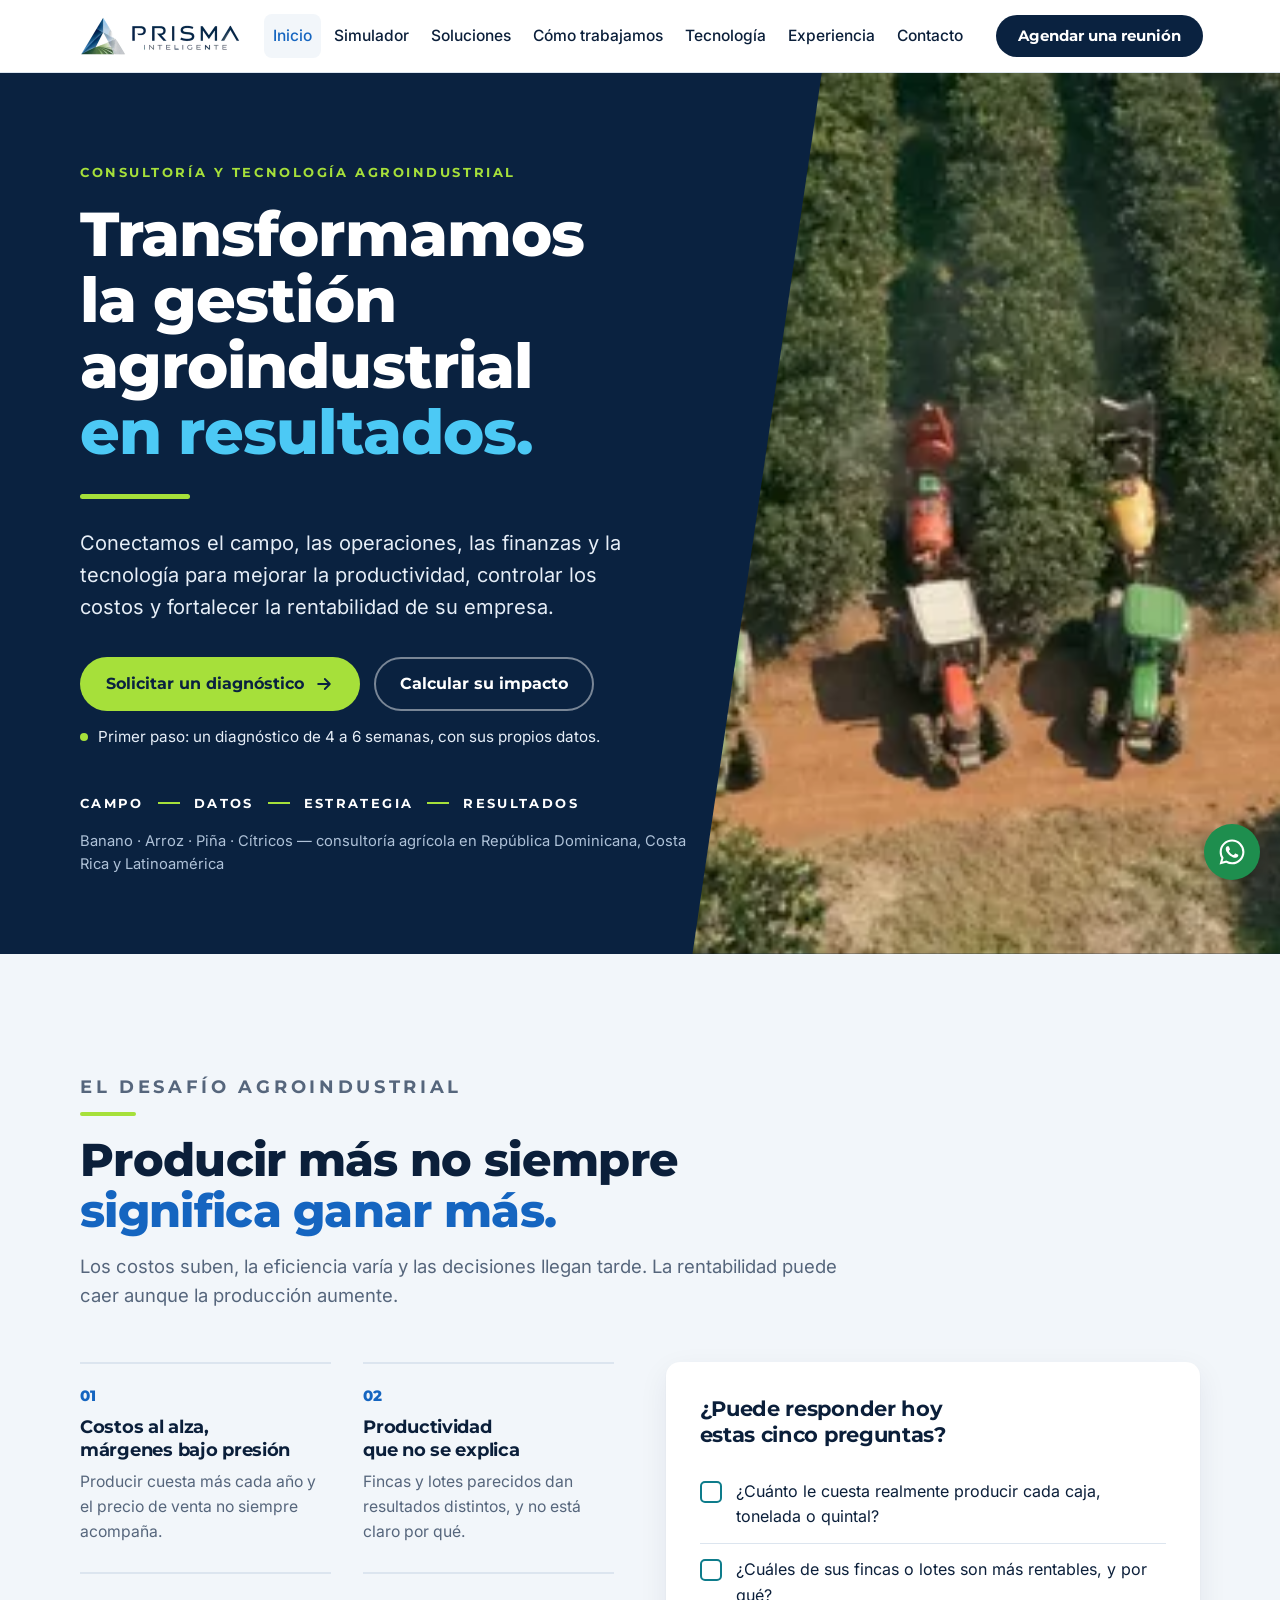
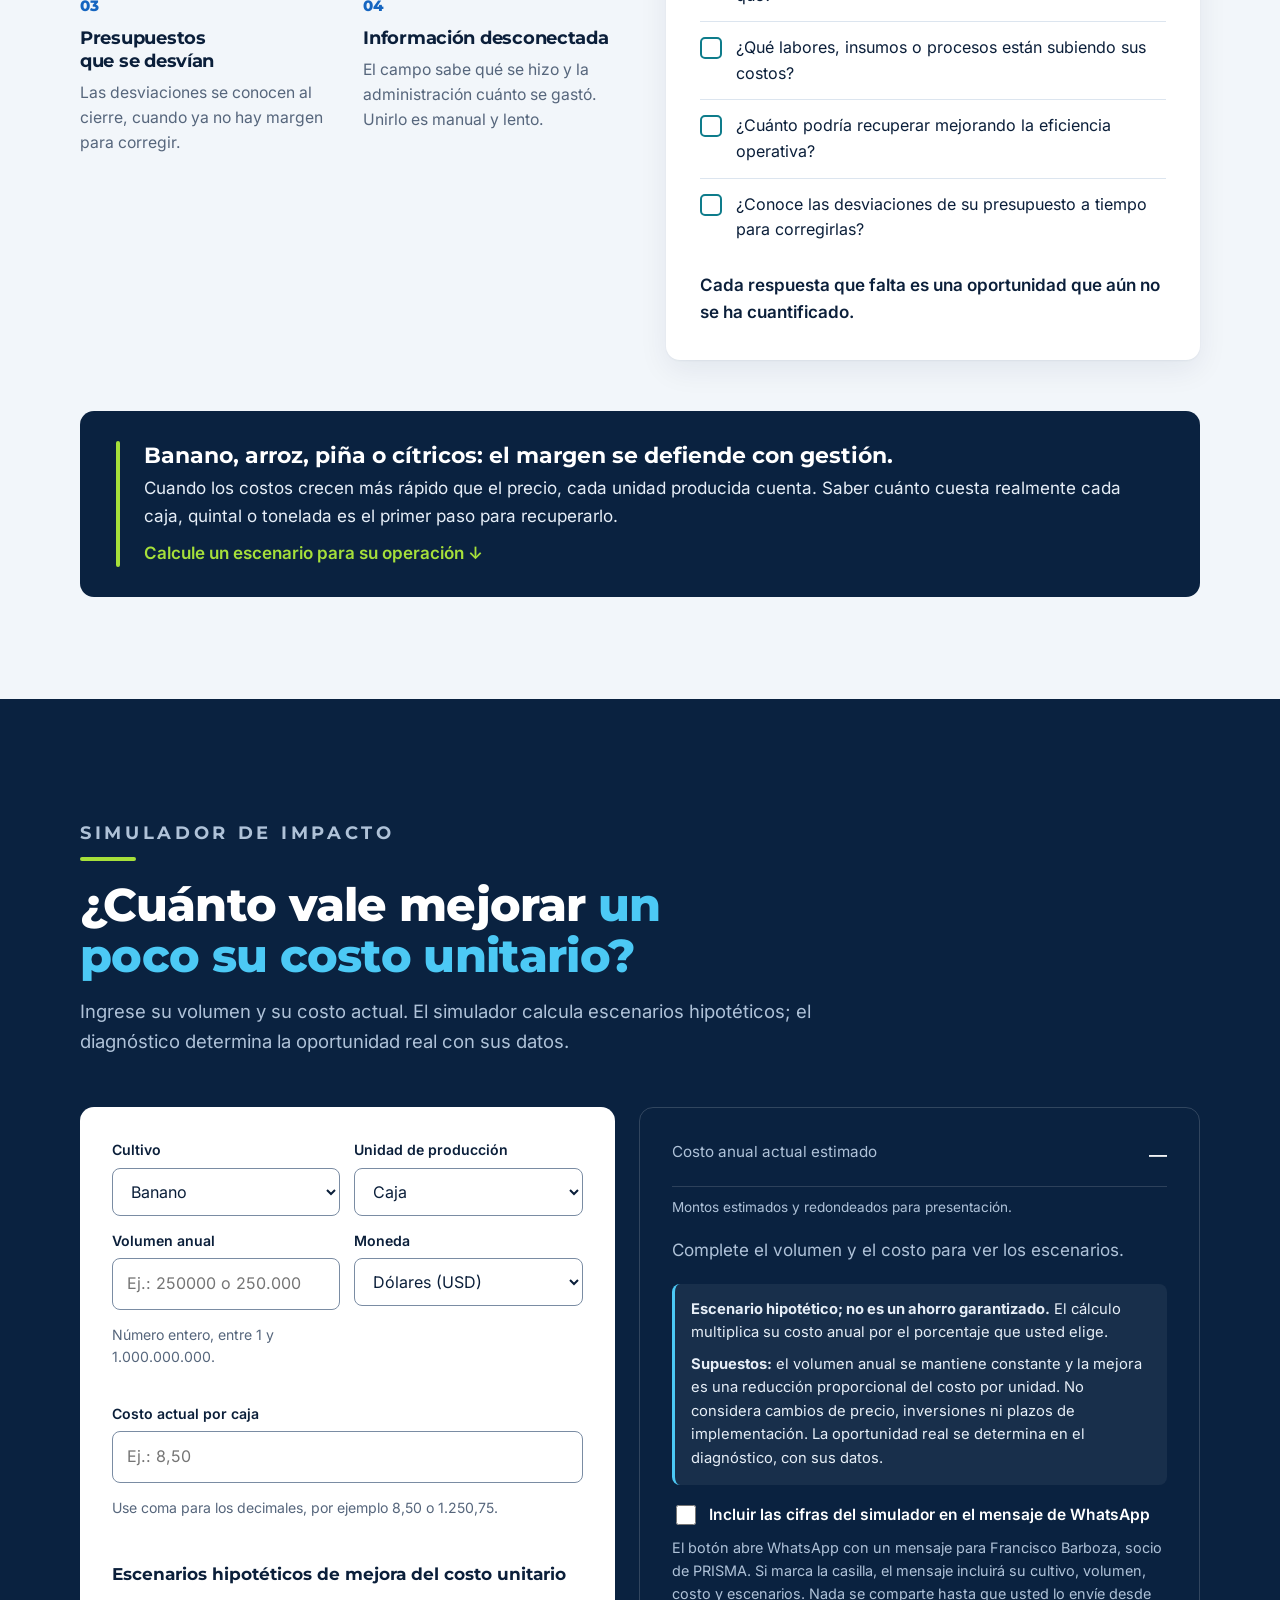
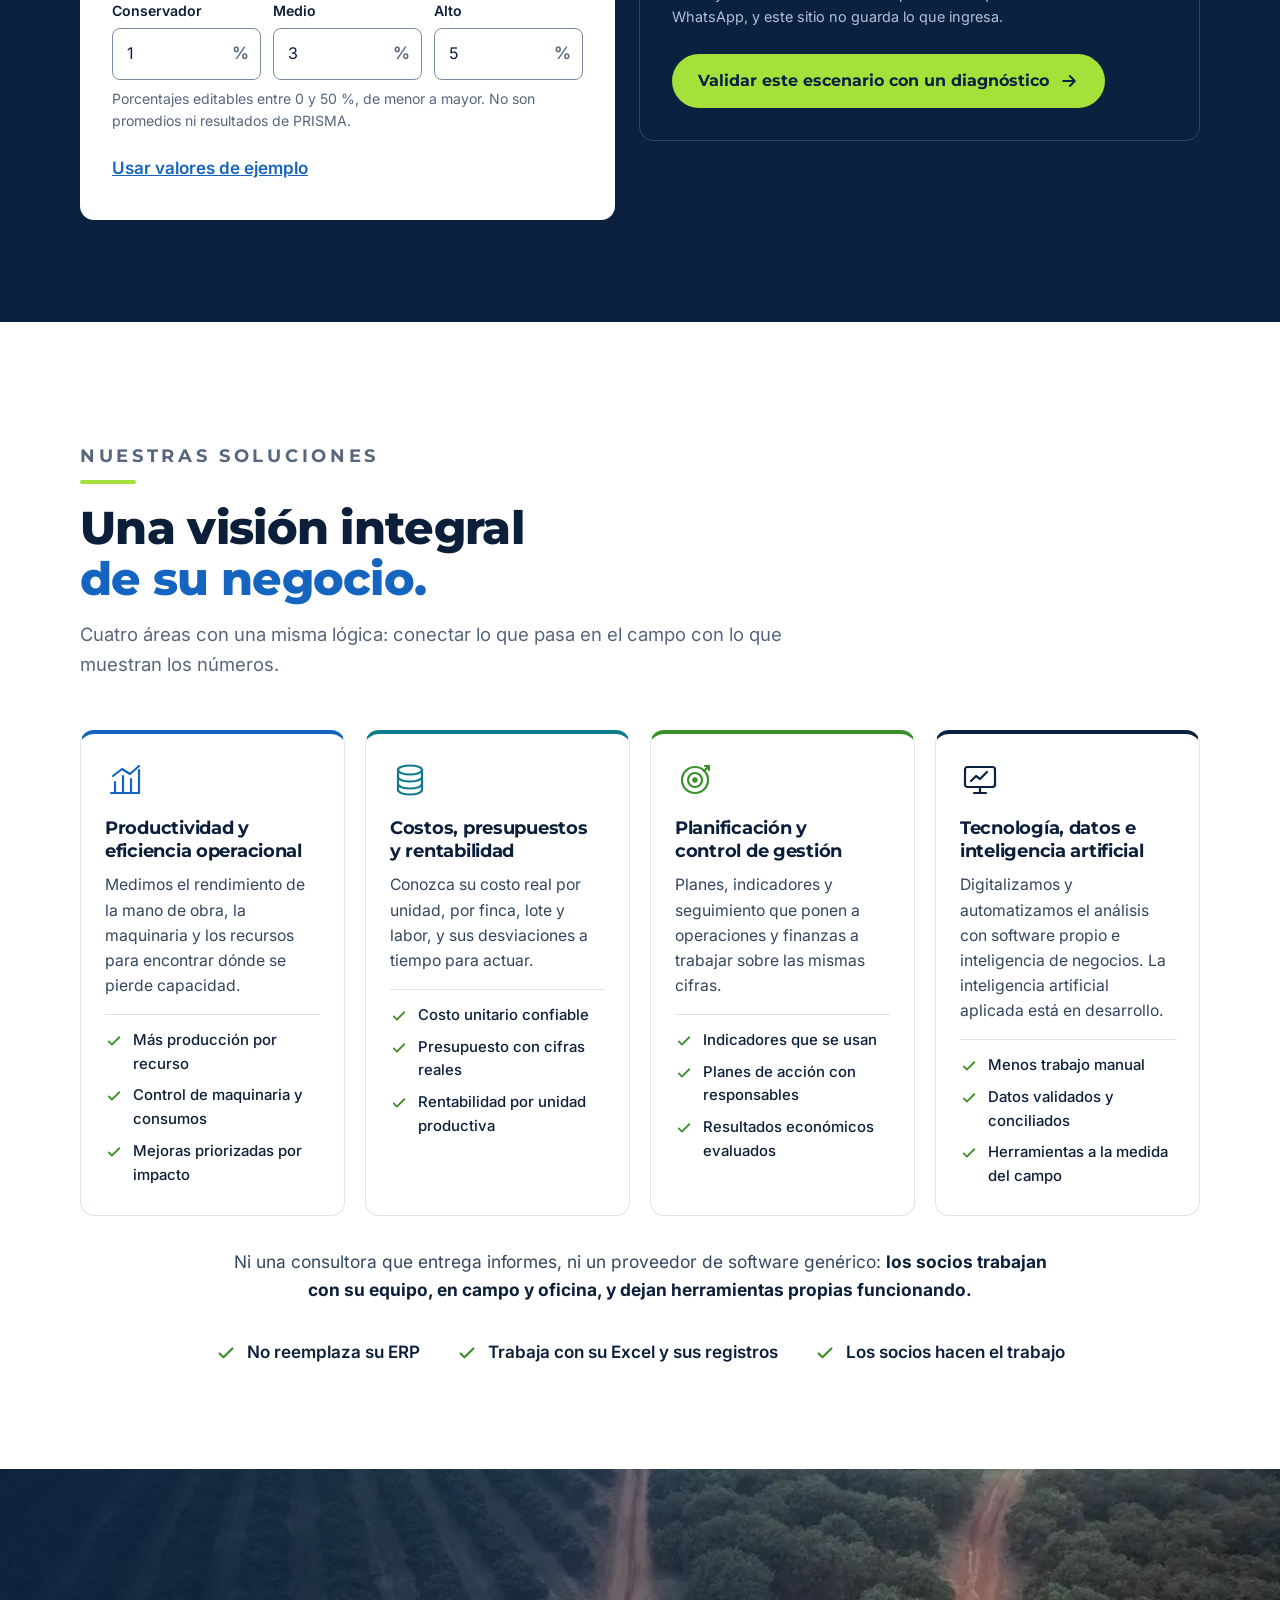
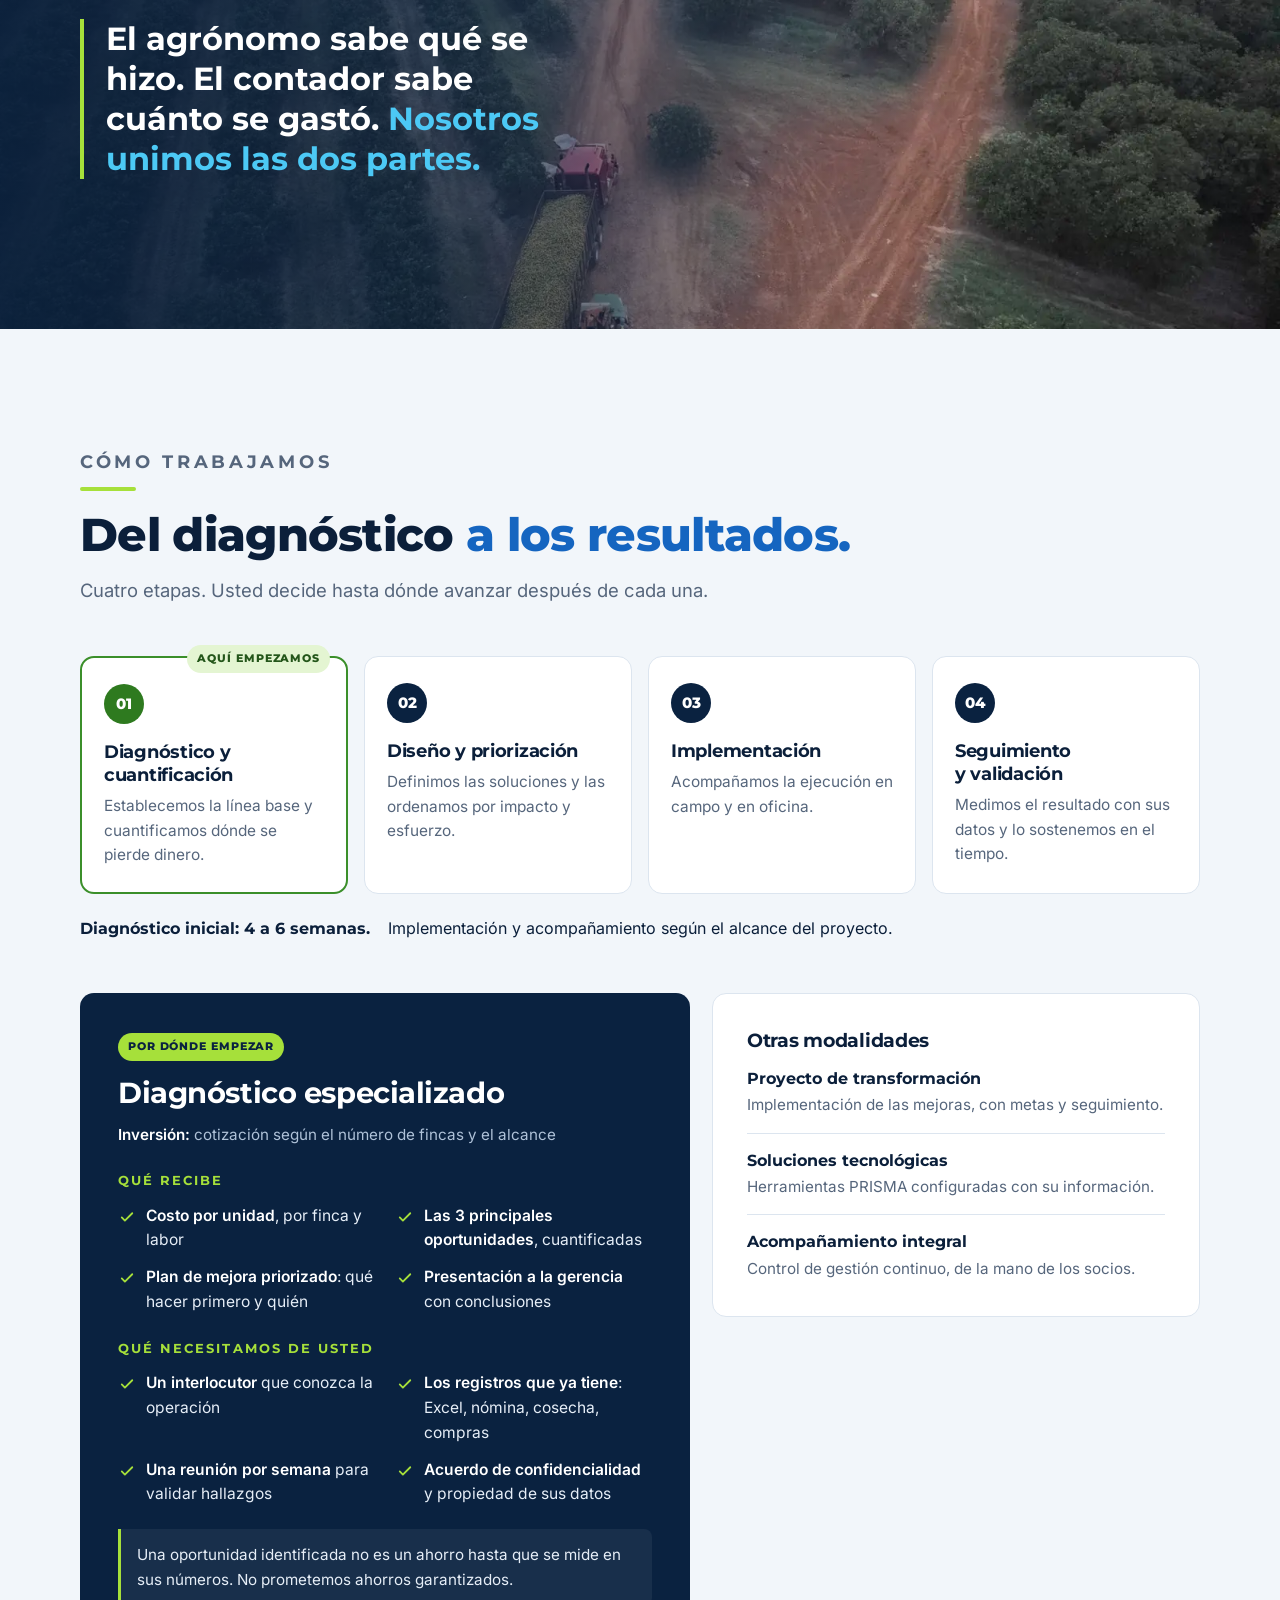
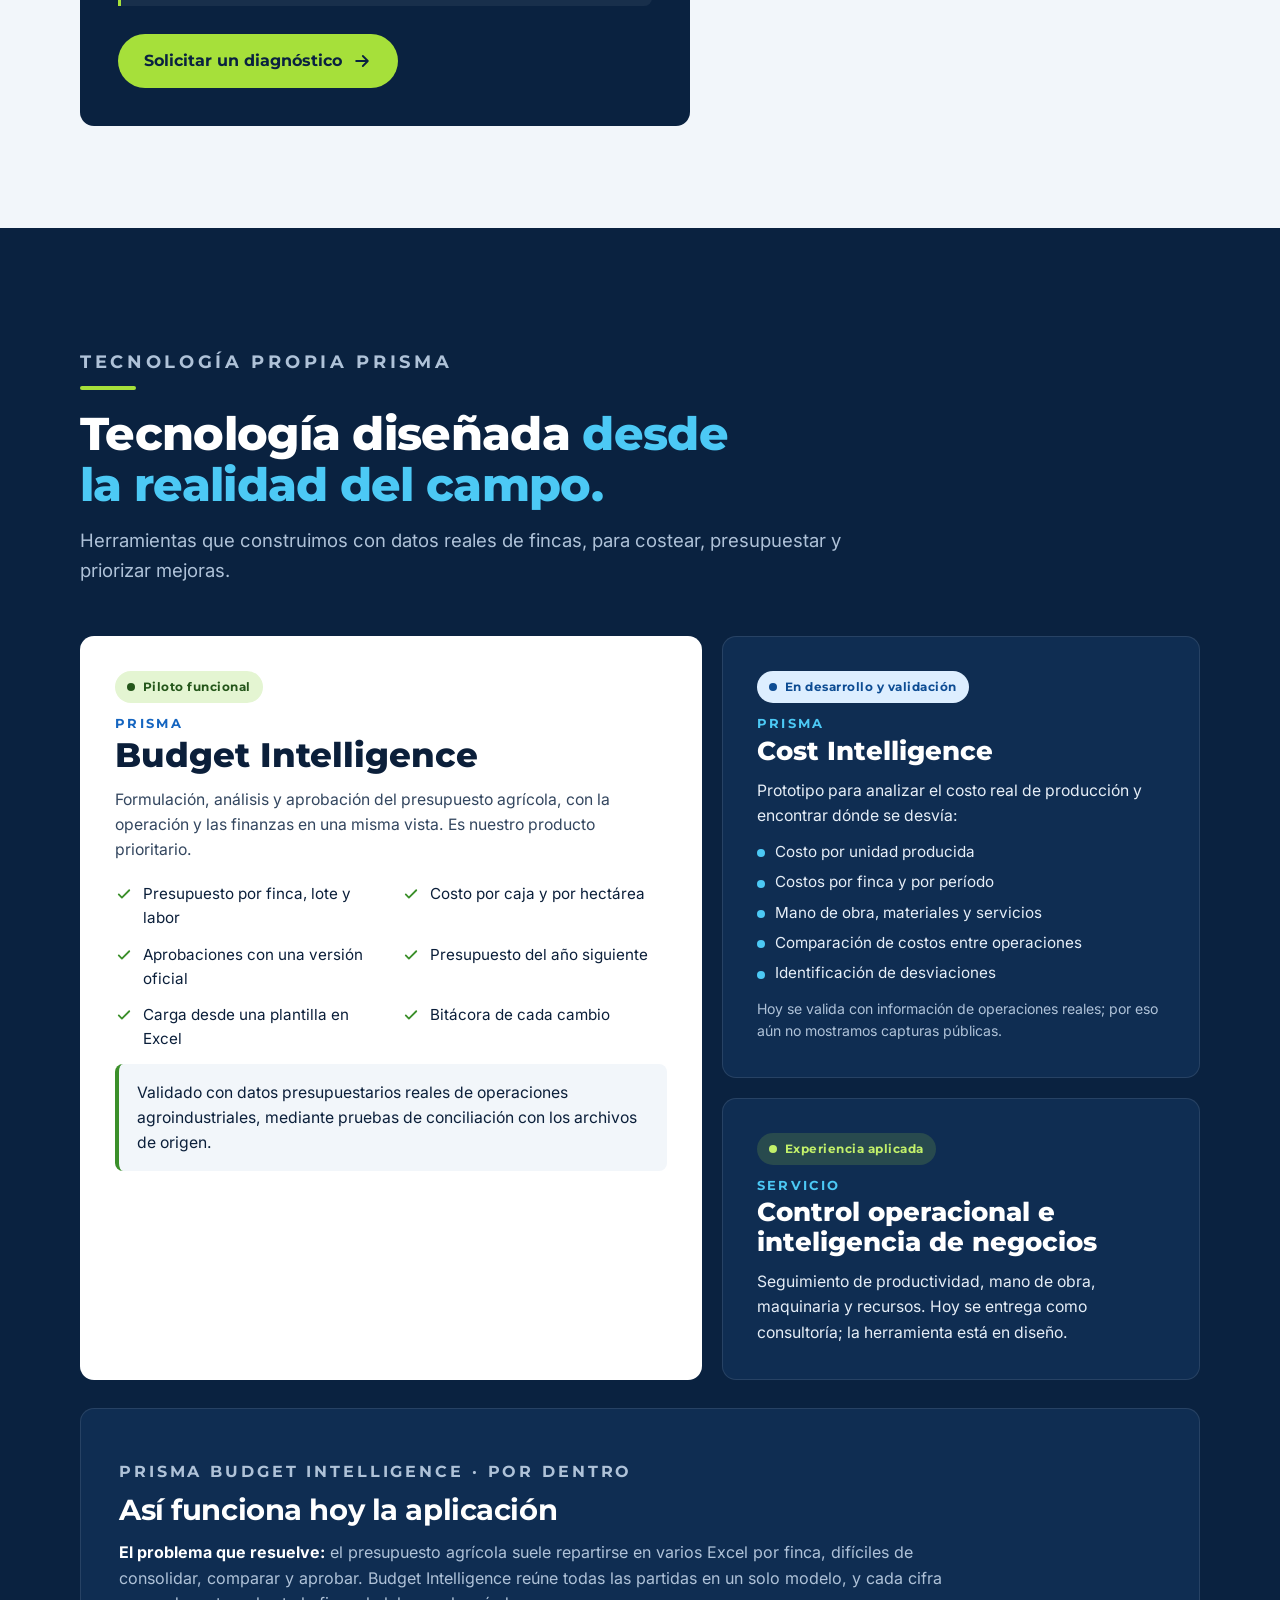
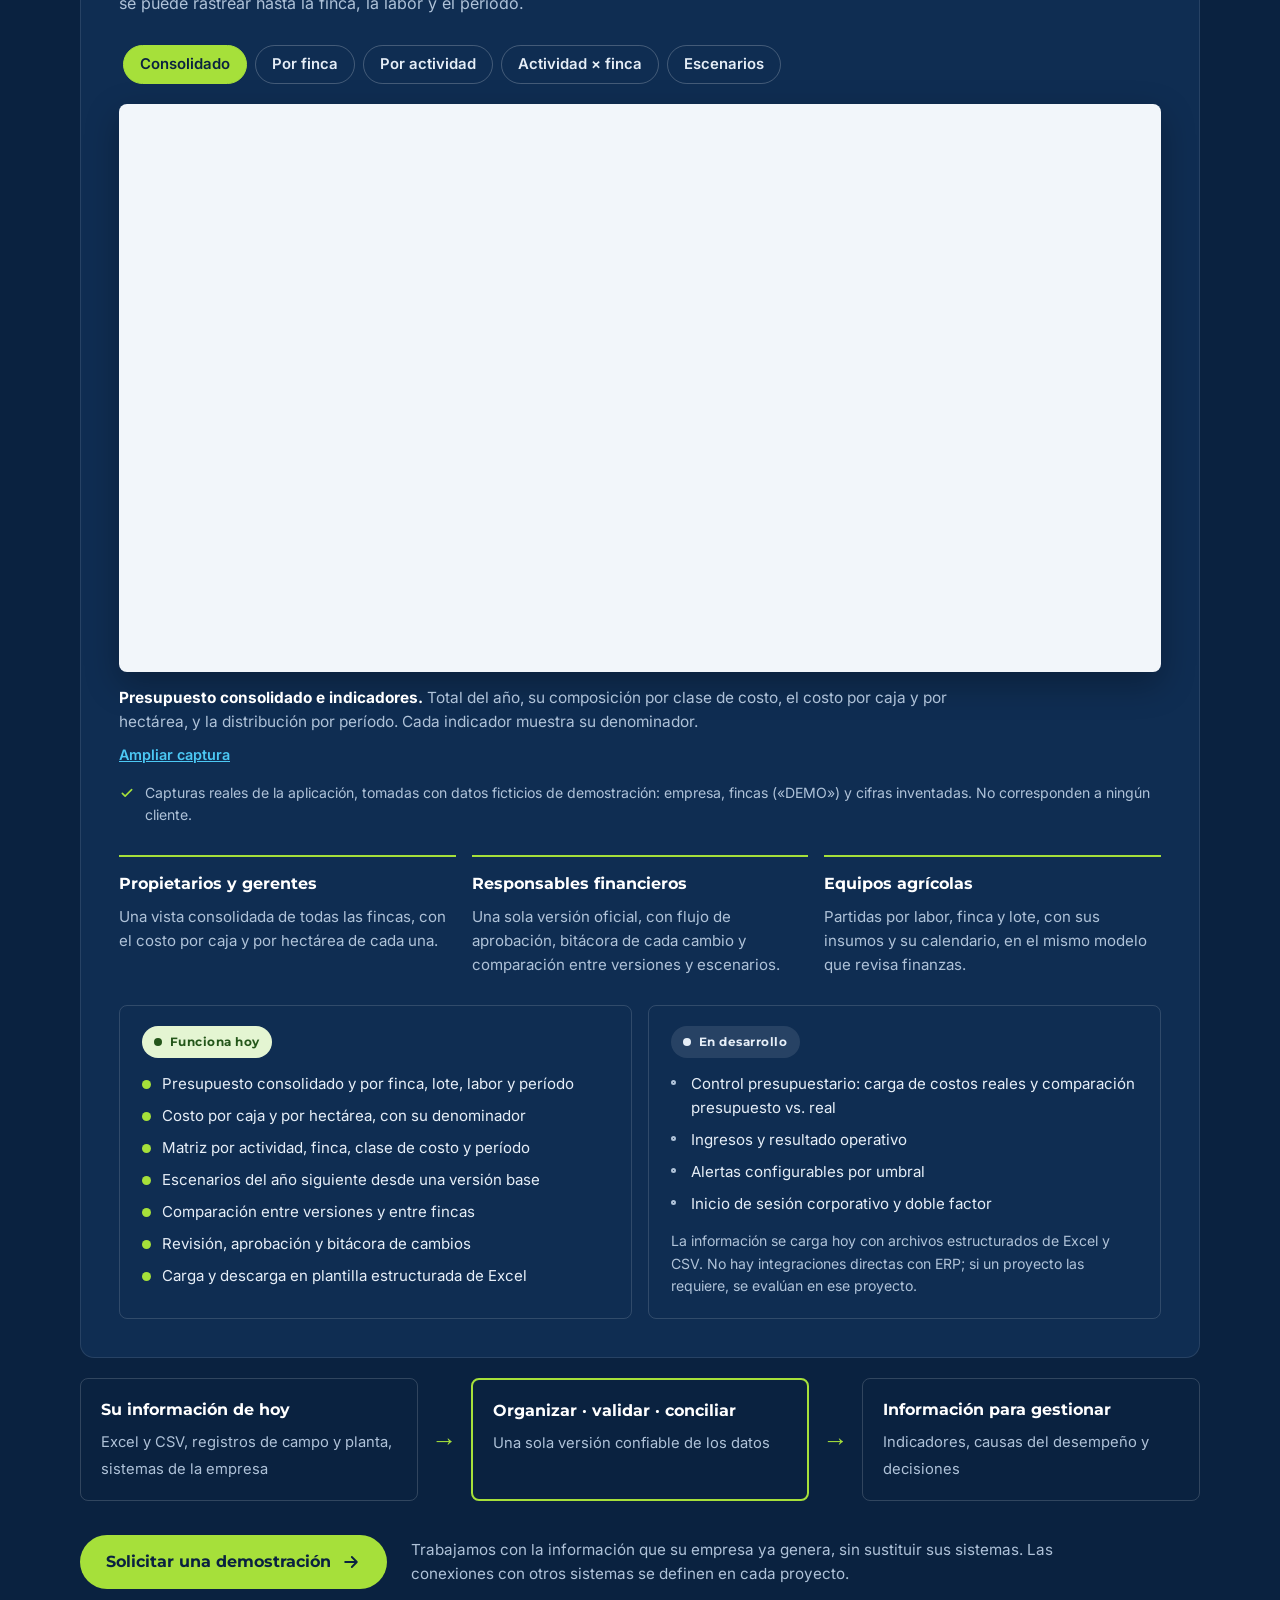
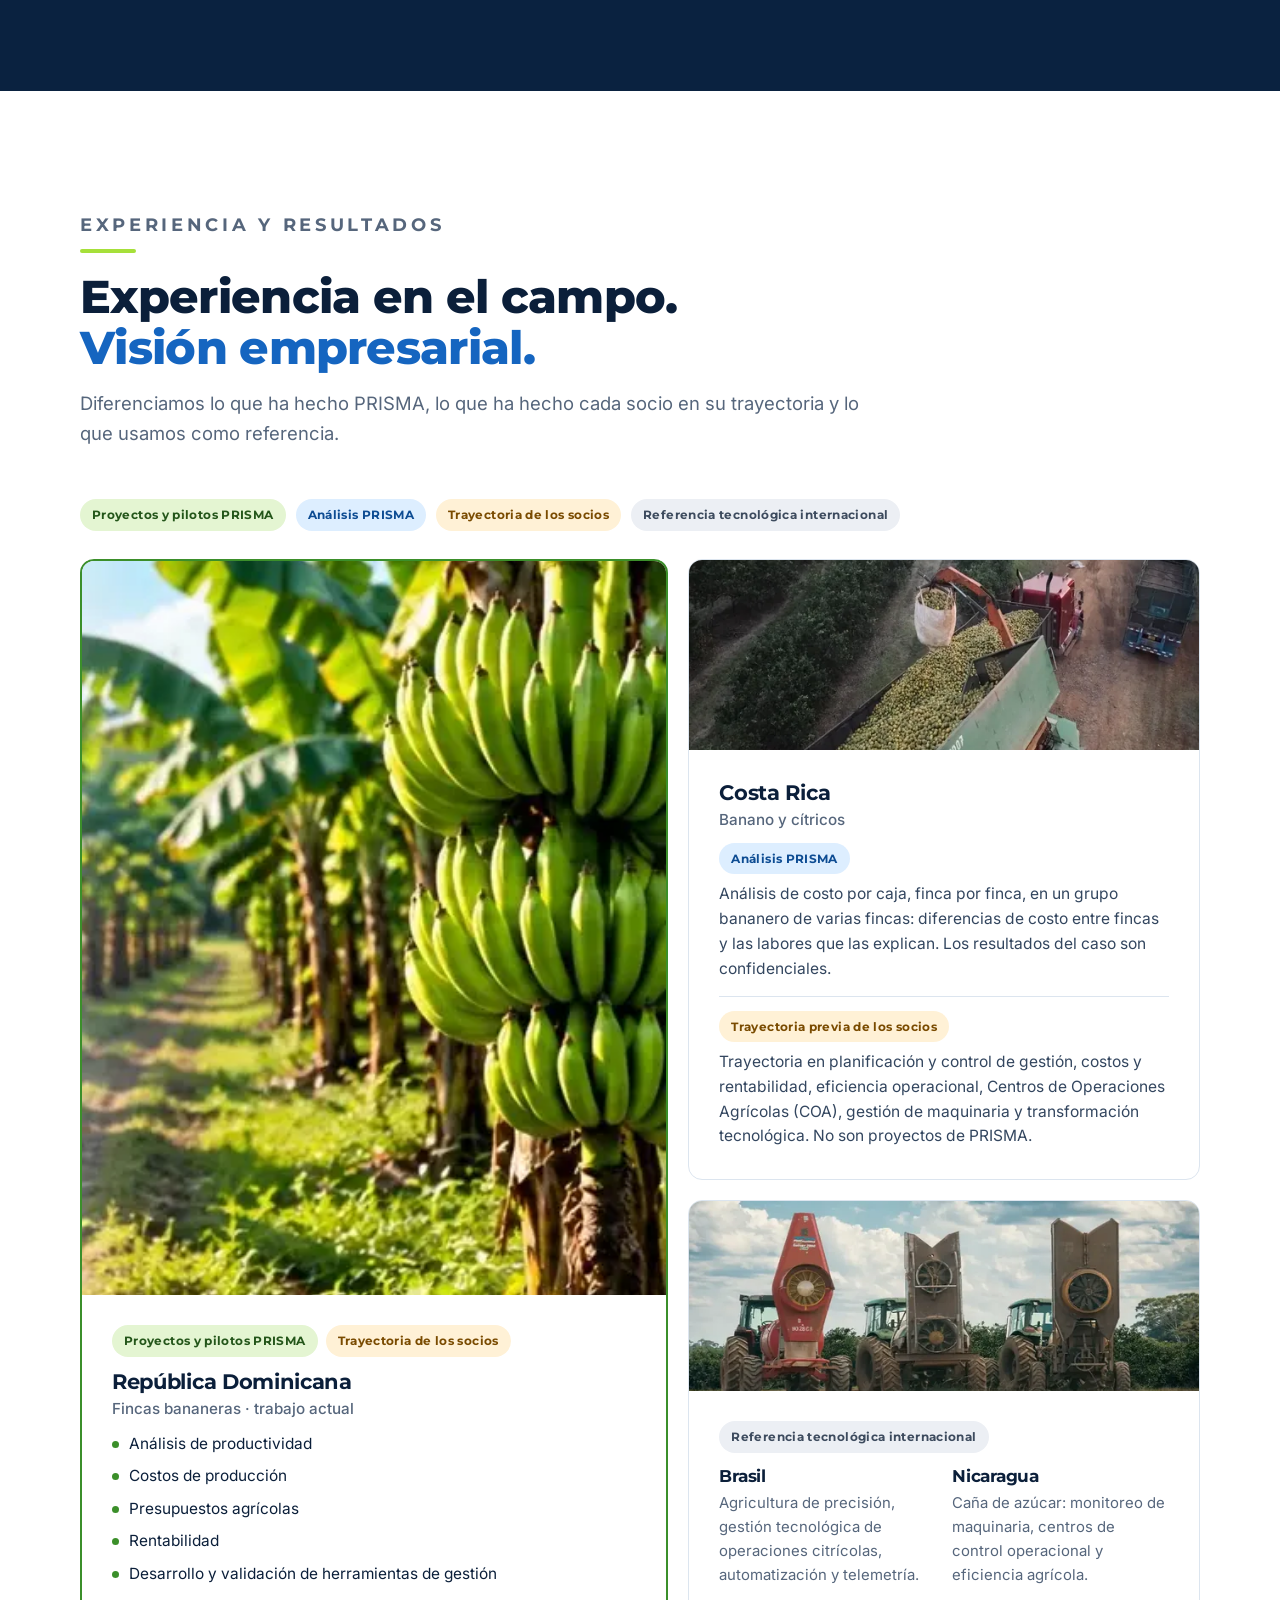
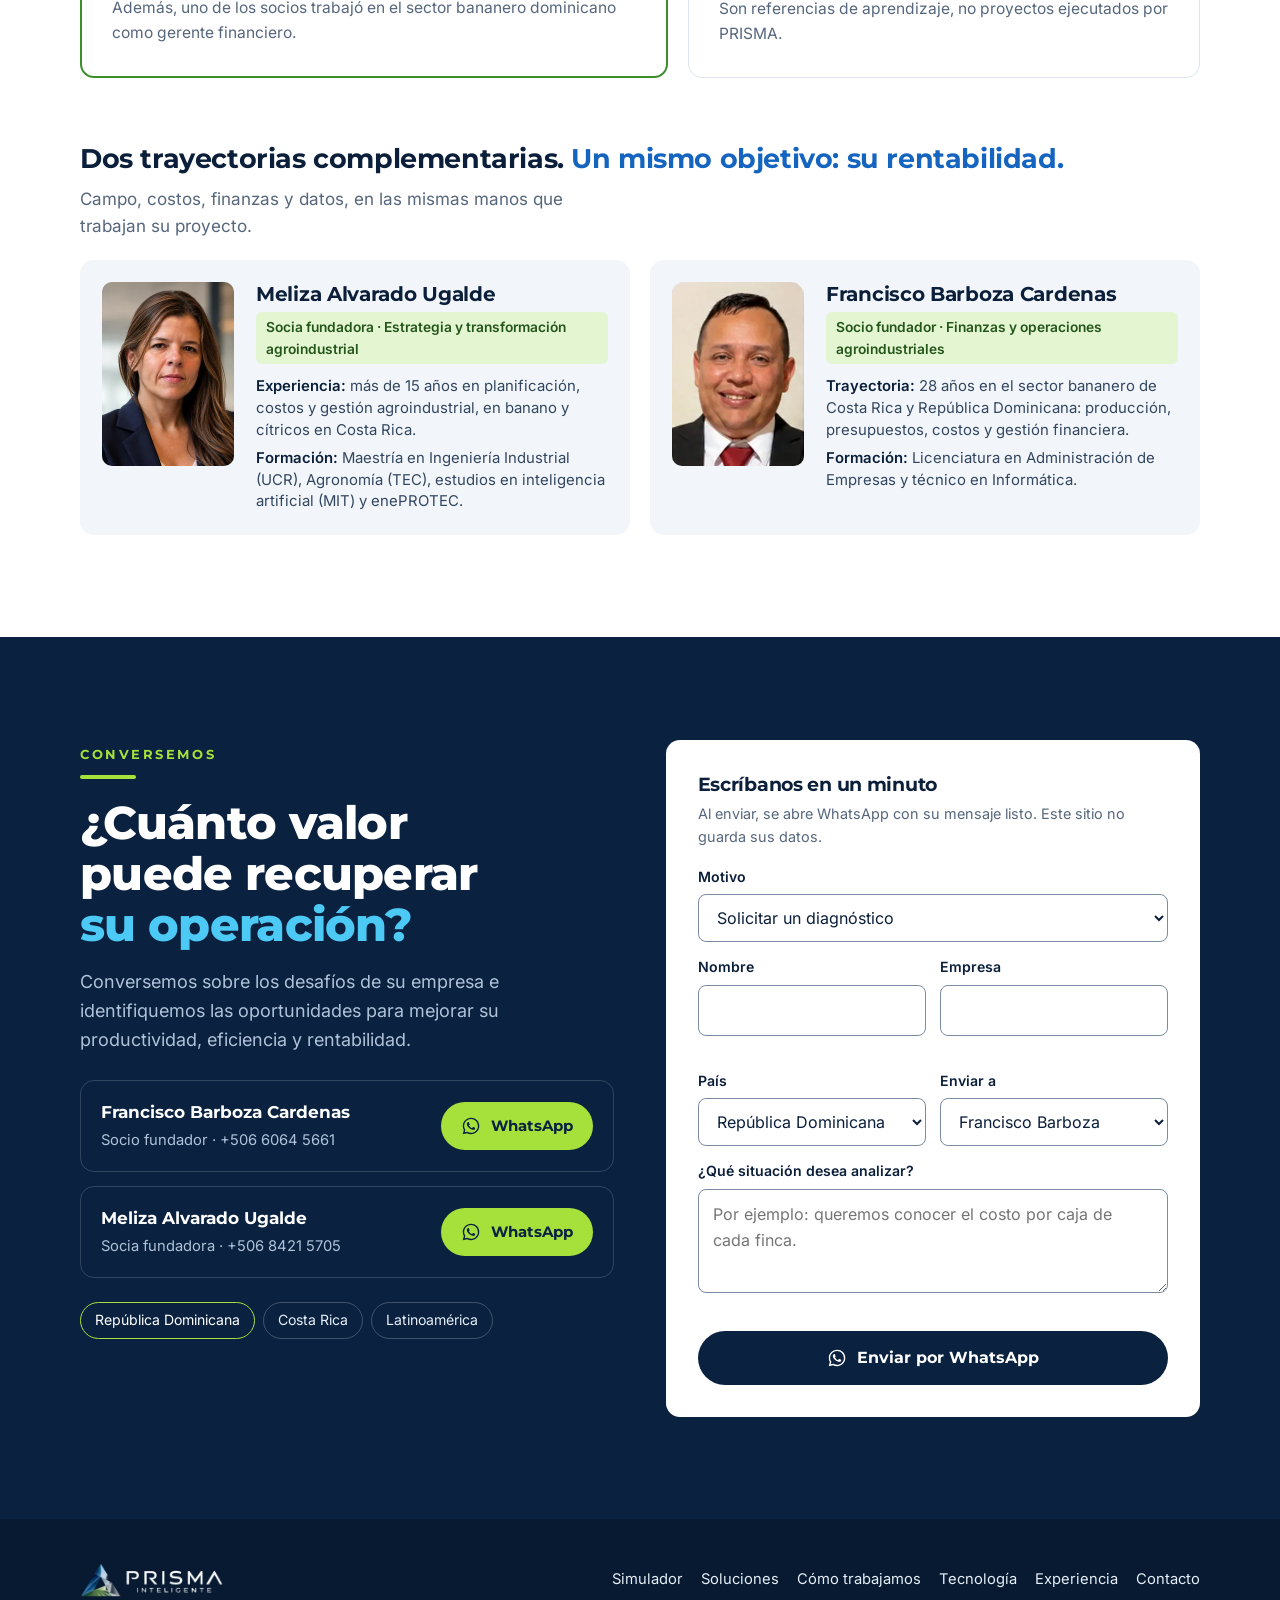
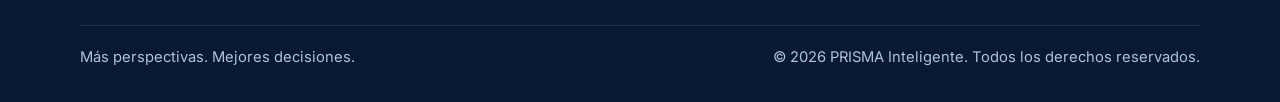
==== index.html @ 030ecd06 "Bloque 4: optimización del rendimiento (recursos fuera del HTML) - Imágenes y fuentes extraídas del " ====
<!DOCTYPE html>
<html lang="es">
<head>
<meta charset="utf-8">
<meta name="viewport" content="width=device-width, initial-scale=1">
<title>PRISMA Inteligente | Consultoría agroindustrial en República Dominicana y Costa Rica</title>
<meta name="description" content="Consultoría y tecnología agroindustrial para banano, arroz, piña y cítricos. Conectamos el campo, las operaciones y las finanzas para mejorar la productividad, controlar los costos y fortalecer la rentabilidad. República Dominicana, Costa Rica y Latinoamérica.">
<meta name="theme-color" content="#0A2240">
<!-- Verificación de Google Search Console: NO ELIMINAR en futuras versiones -->
<meta name="google-site-verification" content="ICjwOiA93C5Jf4vbjh8DH8RtRimONuI6LFmUeSIjv4c" />
<meta name="keywords" content="consultoría agroindustrial, consultoría agrícola República Dominicana, costos agrícolas, productividad agrícola, presupuestos agrícolas, control de gestión agroindustrial, software de gestión agroindustrial, inteligencia de negocios para agricultura, rentabilidad agrícola, transformación digital agroindustrial">
<link rel="canonical" href="https://prismainteligente.com/">
<meta property="og:type" content="website">
<meta property="og:locale" content="es_LA">
<meta property="og:site_name" content="PRISMA Inteligente">
<meta property="og:title" content="PRISMA Inteligente | Gestión, costos y datos para agronegocios rentables">
<meta property="og:description" content="Consultoría y tecnología para mejorar la productividad, los costos y la rentabilidad de las empresas agroindustriales.">
<meta property="og:url" content="https://prismainteligente.com/">
<meta property="og:image" content="https://prismainteligente.com/og-image.jpg">
<meta property="og:image:width" content="1200">
<meta property="og:image:height" content="630">
<meta property="og:image:alt" content="PRISMA Inteligente: consultoría y tecnología agroindustrial">
<meta name="twitter:card" content="summary_large_image">
<link rel="icon" type="image/png" sizes="64x64" href="/assets/fav64.2407988ef3.png">
<link rel="icon" type="image/png" sizes="32x32" href="/assets/fav32.44e66fa17b.png">
<link rel="apple-touch-icon" href="/assets/apple180.59b254520b.png">
<link rel="preload" as="image" imagesrcset="/assets/portada-ancha-480.0790c49b9a.webp 480w, /assets/portada-ancha-780.a079c60a94.webp 780w, /assets/portada-ancha.4e7bde5c02.webp 1000w" imagesizes="100vw" media="(max-width:860px)" fetchpriority="high">
<link rel="preload" as="image" href="/assets/portada.a93b07b147.webp" media="(min-width:861px)" fetchpriority="high">
<script type="application/ld+json">
{
  "@context": "https://schema.org",
  "@type": "ProfessionalService",
  "name": "PRISMA Inteligente",
  "description": "Consultoría y tecnología agroindustrial: productividad, costos, presupuestos, control de gestión y rentabilidad.",
  "url": "https://prismainteligente.com/",
  "areaServed": ["República Dominicana", "Costa Rica", "Latinoamérica"],
  "knowsAbout": ["Consultoría agroindustrial", "Costos agrícolas", "Presupuestos agrícolas", "Productividad agrícola", "Control de gestión agroindustrial", "Inteligencia de negocios para agricultura"],
  "founder": [
    {"@type": "Person", "name": "Meliza Alvarado Ugalde"},
    {"@type": "Person", "name": "Francisco Barboza Cardenas"}
  ]
}
</script>
<style>
@font-face{font-family:"Montserrat";font-style:normal;font-weight:400 800;font-display:swap;src:url(/assets/montserrat.06b16db7a9.woff2) format("woff2")}
@font-face{font-family:"Inter";font-style:normal;font-weight:400 700;font-display:swap;src:url(/assets/inter.3100e775e8.woff2) format("woff2")}
:root{
  --navy:#0A2240; --navy-2:#0F2D52; --navy-3:#133A66;
  --blue:#1565C0; --cyan:#4CC9F5; --teal:#0E7C8B;
  --green:#3B8F2A; --lime:#A6E03A; --lime-2:#C2F06A;
  --ink:#0B1F3A; --text:#33465F; --muted:#56667C;
  --bg:#FFFFFF; --tint:#F2F6FA; --line:#DCE5EF;
  --on-dark:#E6EEF7; --on-dark-muted:#AFC2D8;
  --f-head:"Montserrat","Segoe UI",Arial,sans-serif;
  --f-body:"Inter","Segoe UI",Roboto,Helvetica,Arial,sans-serif;
  --wrap:1200px; --gutter:clamp(18px,4vw,40px); --sec:clamp(64px,8vw,104px);
  --r:14px; --r-sm:8px; --header:72px;
  --shadow:0 1px 2px rgba(10,34,64,.05),0 10px 30px rgba(10,34,64,.07);
}
*,*::before,*::after{box-sizing:border-box}
html{scroll-behavior:smooth;scroll-padding-top:calc(var(--header) + 8px);-webkit-text-size-adjust:100%}
body{margin:0;font-family:var(--f-body);font-size:1.0625rem;line-height:1.6;color:var(--text);background:var(--bg);-webkit-font-smoothing:antialiased}
img{max-width:100%;display:block}
h1,h2,h3{font-family:var(--f-head);color:var(--ink);margin:0;line-height:1.12;letter-spacing:-.015em;text-wrap:balance}
h2{font-size:clamp(1.85rem,1.3rem + 2.1vw,2.85rem);font-weight:800}
h3{font-size:1.15rem;font-weight:700;line-height:1.25}
p,ul,ol{margin:0}
ul,ol{padding:0;list-style:none}
a{color:var(--blue)}
:focus-visible{outline:3px solid var(--cyan);outline-offset:3px;border-radius:6px}
.wrap{max-width:var(--wrap);margin-inline:auto;padding-inline:var(--gutter)}
.sec{padding-block:var(--sec)}
.tint{background:var(--tint)}
.dark{background:var(--navy);color:var(--on-dark)}
.dark h2,.dark h3{color:#fff}
.accent{color:var(--blue)}
.dark .accent{color:var(--cyan)}
.skip{position:absolute;left:12px;top:-80px;z-index:300;background:var(--navy);color:#fff;padding:10px 16px;border-radius:8px}
.skip:focus{top:12px}
.sr{position:absolute;width:1px;height:1px;overflow:hidden;clip:rect(0 0 0 0);white-space:nowrap}

/* Encabezado de sección: estilo de las presentaciones */
.kicker{font-family:var(--f-head);font-size:.8rem;font-weight:700;letter-spacing:.2em;text-transform:uppercase;color:var(--ink);display:inline-block;margin-bottom:18px}
.kicker::after{content:"";display:block;width:56px;height:4px;border-radius:4px;background:var(--lime);margin-top:10px}
.dark .kicker{color:var(--lime)}
.head{max-width:780px;margin-bottom:clamp(32px,4vw,52px)}
.head p{margin-top:16px;font-size:1.15rem;color:var(--muted)}
.dark .head p{color:var(--on-dark-muted)}

/* Botones */
.btn{display:inline-flex;align-items:center;gap:10px;font-family:var(--f-head);font-weight:700;font-size:1rem;line-height:1;padding:15px 24px;border-radius:999px;text-decoration:none;border:2px solid transparent;cursor:pointer;transition:background-color .2s,border-color .2s,color .2s,transform .2s}
.btn svg{width:20px;height:20px;flex:none}
.btn-lime{background:var(--lime);color:var(--navy)}
.btn-lime:hover{background:var(--lime-2)}
.btn-ghost{border-color:rgba(255,255,255,.45);color:#fff}
.btn-ghost:hover{border-color:#fff;background:rgba(255,255,255,.08)}
.btn-navy{background:var(--navy);color:#fff}
.btn-navy:hover{background:var(--navy-3)}
.btn-line{border-color:var(--navy);color:var(--navy)}
.btn-line:hover{background:var(--navy);color:#fff}

/* Header */
.site-header{position:sticky;top:0;z-index:100;background:rgba(255,255,255,.96);backdrop-filter:saturate(1.4) blur(8px);border-bottom:1px solid var(--line)}
.site-header .wrap{display:flex;align-items:center;gap:24px;height:var(--header)}
.brand{display:block;flex:none}
.brand img{height:38px;width:auto}
.nav{margin-left:auto}
.nav ul{display:flex;gap:4px}
.nav a{display:block;white-space:nowrap;padding:10px 9px;border-radius:8px;font-weight:500;font-size:.97rem;color:var(--ink);text-decoration:none}
.nav a:hover,.nav a[aria-current="true"]{color:var(--blue);background:var(--tint)}
.header-cta{padding:12px 20px;font-size:.92rem;white-space:nowrap}
.menu-btn{display:none;margin-left:auto;background:none;border:0;padding:10px;border-radius:8px;color:var(--ink);cursor:pointer}
.menu-btn svg{width:26px;height:26px}
@media (max-width:1260px){
  .menu-btn{display:block}
  .header-cta{display:none}
  .nav{position:fixed;inset:var(--header) 0 auto 0;background:#fff;border-bottom:1px solid var(--line);box-shadow:var(--shadow);display:none}
  .nav.open{display:block}
  .nav ul{flex-direction:column;padding:12px var(--gutter) 20px;gap:2px}
  .nav a{padding:14px 12px;font-size:1.05rem}
  .nav .nav-cta{display:block;margin-top:10px}
  .nav .nav-cta a{background:var(--lime);color:var(--navy);text-align:center;font-family:var(--f-head);font-weight:700;border-radius:999px}
}
@media (min-width:1261px){.nav .nav-cta{display:none}}

/* 1. Hero */
.hero{position:relative;background:var(--navy);color:var(--on-dark);overflow:hidden}
.hero-grid{display:grid;grid-template-columns:minmax(0,1.15fr) minmax(0,.85fr);min-height:min(680px,calc(100vh - var(--header)))}
.hero-copy{padding:clamp(56px,7vw,96px) var(--gutter) clamp(48px,6vw,80px) max(var(--gutter),calc((100vw - var(--wrap))/2 + var(--gutter)));display:flex;flex-direction:column;justify-content:center;position:relative;z-index:1}
.hero .kicker{color:var(--lime)}
.hero .kicker::after{display:none}
.hero h1{color:#fff;font-size:clamp(2.3rem,1.4rem + 3.3vw,3.9rem);font-weight:800;line-height:1.06;max-width:15ch}
.hero h1 span{color:var(--cyan)}
.hero .bar{width:110px;height:5px;border-radius:5px;background:var(--lime);margin:28px 0}
.hero-sub{font-size:clamp(1.08rem,1rem + .35vw,1.25rem);max-width:36rem;color:var(--on-dark)}
.hero-ctas{display:flex;flex-wrap:wrap;gap:14px;margin-top:34px}
.axis{display:flex;flex-wrap:wrap;align-items:center;gap:10px 14px;margin-top:44px;font-family:var(--f-head);font-weight:700;font-size:.82rem;letter-spacing:.18em;color:#fff}
.axis span{display:inline-flex;align-items:center;gap:14px}
.axis span+span::before{content:"";width:22px;height:2px;background:var(--lime)}
.hero-photo{position:relative;clip-path:polygon(22% 0,100% 0,100% 100%,0 100%);margin-left:-8%}
.hero-photo img{position:absolute;inset:0;width:100%;height:100%;object-fit:cover;object-position:50% 70%}
.region{margin-top:16px;font-size:.92rem;color:var(--on-dark-muted)}
@media (max-width:860px){
  .hero-grid{grid-template-columns:1fr;min-height:0}
  .hero-photo{order:-1;height:clamp(240px,62vw,340px);margin-left:0;clip-path:polygon(0 0,100% 0,100% 100%,0 100%)}
  .hero-photo img{object-position:50% 50%}
  .hero-copy{padding-top:28px}
}

/* 2. Retos */
.challenge-grid{display:grid;grid-template-columns:minmax(0,1fr) minmax(0,1fr);gap:clamp(28px,4vw,56px);align-items:start}
.challenges{display:grid;grid-template-columns:1fr 1fr;gap:28px 32px}
.challenges li{padding-top:18px;border-top:2px solid var(--line)}
.challenges .n{font-family:var(--f-head);font-weight:800;color:var(--blue);font-size:.95rem}
.challenges h3{margin:6px 0 8px}
.challenges p{font-size:.98rem;color:var(--muted)}
.quiz{background:#fff;border-radius:var(--r);box-shadow:var(--shadow);padding:clamp(24px,3vw,34px)}
.quiz h3{font-size:1.3rem}
.quiz ol{margin-top:18px}
.quiz li{display:flex;gap:14px;align-items:flex-start;padding:13px 0;border-bottom:1px solid var(--line);font-size:1rem;color:var(--ink)}
.quiz li:last-child{border-bottom:0}
.quiz li::before{content:"";flex:none;width:22px;height:22px;border:2px solid var(--teal);border-radius:5px;margin-top:2px}
.quiz .foot{margin-top:16px;font-weight:600;color:var(--ink)}
.band{margin-top:clamp(36px,4vw,52px);background:var(--navy);color:var(--on-dark);border-radius:var(--r);padding:clamp(22px,3vw,30px) clamp(22px,3vw,36px);display:grid;grid-template-columns:auto minmax(0,1fr);gap:24px;align-items:center}
.band .rule{width:4px;align-self:stretch;background:var(--lime);border-radius:4px}
.band strong{display:block;font-family:var(--f-head);font-size:clamp(1.1rem,1rem + .5vw,1.35rem);color:#fff;line-height:1.3}
.band p{margin-top:6px}
.band small{display:block;margin-top:10px;font-size:.8rem;color:var(--on-dark-muted)}
@media (max-width:900px){.challenge-grid{grid-template-columns:1fr}}
@media (max-width:560px){.challenges{grid-template-columns:1fr}}

/* 3. Soluciones */
.areas{display:grid;grid-template-columns:repeat(4,minmax(0,1fr));gap:20px}
.area{background:#fff;border:1px solid var(--line);border-top:4px solid var(--blue);border-radius:var(--r);padding:26px 24px;display:flex;flex-direction:column}
.area:nth-child(2){border-top-color:var(--teal)}
.area:nth-child(3){border-top-color:var(--green)}
.area:nth-child(4){border-top-color:var(--navy)}
.area .ic{width:40px;height:40px;color:var(--blue);margin-bottom:16px}
.area:nth-child(2) .ic{color:var(--teal)}
.area:nth-child(3) .ic{color:var(--green)}
.area:nth-child(4) .ic{color:var(--navy)}
.area p{margin-top:10px;font-size:.98rem}
.area ul{margin-top:16px;padding-top:14px;border-top:1px solid var(--line);display:grid;gap:8px}
.area li{display:flex;gap:10px;font-size:.93rem;color:var(--ink);font-weight:500}
.area li svg{width:18px;height:18px;flex:none;margin-top:3px;color:var(--green)}
.assure{display:flex;flex-wrap:wrap;justify-content:center;gap:12px 36px;margin-top:36px;font-weight:600;color:var(--ink)}
.assure li{display:flex;align-items:center;gap:10px}
.assure svg{width:22px;height:22px;color:var(--green)}
@media (max-width:1040px){.areas{grid-template-columns:repeat(2,minmax(0,1fr))}}
@media (max-width:600px){.areas{grid-template-columns:1fr}}

/* 4. Cómo trabajamos */
.steps{display:grid;grid-template-columns:repeat(4,minmax(0,1fr));gap:16px;counter-reset:s}
.step{position:relative;background:#fff;border-radius:var(--r);padding:26px 22px 24px;border:1px solid var(--line)}
.step .num{display:inline-grid;place-items:center;width:40px;height:40px;border-radius:50%;background:var(--navy);color:#fff;font-family:var(--f-head);font-weight:800;font-size:.95rem}
.step h3{margin:16px 0 8px}
.step p{font-size:.96rem;color:var(--muted)}
.step.first{border:2px solid var(--green)}
.step.first .num{background:#2E7A1F}
.tag{display:inline-block;font-family:var(--f-head);font-size:.7rem;font-weight:800;letter-spacing:.08em;text-transform:uppercase;padding:5px 10px;border-radius:999px;background:#E4F5D2;color:#24561A}
.step .tag{position:absolute;top:-13px;right:16px}
.timing{margin-top:22px;display:flex;flex-wrap:wrap;gap:8px 18px;align-items:center;font-size:1rem;color:var(--ink)}
.timing strong{font-family:var(--f-head)}
.offer-grid{display:grid;grid-template-columns:minmax(0,1.25fr) minmax(0,1fr);gap:22px;align-items:start;margin-top:clamp(36px,4vw,52px)}
.offer{background:var(--navy);color:var(--on-dark);border-radius:var(--r);padding:clamp(26px,3vw,38px)}
.offer h3{color:#fff;font-size:clamp(1.4rem,1.2rem + .8vw,1.8rem);margin-top:14px}
.offer .meta{display:flex;flex-wrap:wrap;gap:8px 22px;margin-top:12px;color:var(--on-dark-muted);font-size:.95rem}
.offer .meta b{color:#fff;font-weight:600}
.offer h4{font-family:var(--f-head);font-size:.8rem;letter-spacing:.16em;text-transform:uppercase;color:var(--lime);margin:24px 0 12px}
.offer ul{display:grid;grid-template-columns:1fr 1fr;gap:12px 22px}
.offer li{display:flex;gap:10px;font-size:.97rem}
.offer li svg{width:18px;height:18px;flex:none;margin-top:4px;color:var(--lime)}
.offer li b{color:#fff;font-weight:600}
.offer .btn{margin-top:28px}
.offer .tag{background:var(--lime);color:var(--navy)}
.modes{background:#fff;border:1px solid var(--line);border-radius:var(--r);padding:clamp(24px,3vw,34px)}
.modes h3{font-size:1.2rem}
.modes li{padding:14px 0;border-bottom:1px solid var(--line)}
.modes li:last-child{border-bottom:0;padding-bottom:0}
.modes b{display:block;font-family:var(--f-head);color:var(--ink);font-size:1rem}
.modes span{font-size:.95rem;color:var(--muted)}
.value{margin-top:22px;background:#fff;border:1px solid var(--line);border-radius:var(--r);padding:clamp(22px,3vw,30px);display:grid;grid-template-columns:minmax(0,1fr) minmax(0,1.3fr);gap:24px;align-items:center}
.value h3{font-size:1.2rem}
.value p{margin-top:8px;font-size:.97rem;color:var(--muted)}
.chain{display:flex;align-items:stretch;gap:8px}
.chain li{flex:1;text-align:center;padding:14px 10px;border-radius:var(--r-sm);background:var(--tint);font-size:.9rem;font-weight:600;color:var(--ink);display:flex;align-items:center;justify-content:center}
.chain li:last-child{background:#E4F5D2;color:#24561A}
.chain .arr{flex:none;background:none;padding:0;color:var(--muted);font-weight:400}
@media (max-width:1000px){.steps{grid-template-columns:repeat(2,minmax(0,1fr));row-gap:28px}.offer-grid,.value{grid-template-columns:1fr}}
@media (max-width:560px){.steps{grid-template-columns:1fr}.offer ul{grid-template-columns:1fr}.chain{flex-direction:column}.chain .arr{transform:rotate(90deg)}}

/* 5. Tecnología */
.tech-grid{display:grid;grid-template-columns:minmax(0,1.3fr) minmax(0,1fr);gap:20px}
.prod{background:var(--navy-2);border:1px solid rgba(255,255,255,.1);border-radius:var(--r);padding:clamp(24px,3vw,34px)}
.prod.main{grid-row:span 2;background:#fff;color:var(--text)}
.prod.main h3{color:var(--ink)}
.prod .name{font-family:var(--f-head);font-weight:800;font-size:clamp(1.3rem,1.15rem + .6vw,1.65rem);line-height:1.15;color:#fff;margin-top:14px}
.prod.main .name{color:var(--ink);font-size:clamp(1.55rem,1.3rem + 1vw,2.1rem)}
.prod .name small{display:block;font-size:.8rem;letter-spacing:.18em;text-transform:uppercase;color:var(--cyan);font-weight:700;margin-bottom:4px}
.prod.main .name small{color:var(--blue)}
.prod p{margin-top:12px;font-size:.98rem}
.prod.main ul{margin-top:20px;display:grid;grid-template-columns:1fr 1fr;gap:12px 22px}
.prod.main li{display:flex;gap:10px;font-size:.95rem;color:var(--ink)}
.prod.main li svg{width:18px;height:18px;flex:none;margin-top:3px;color:var(--green)}
.proof{margin-top:22px;padding:16px 18px;border-radius:var(--r-sm);background:var(--tint);border-left:4px solid var(--green);font-size:.95rem;color:var(--ink)}
.status{display:inline-flex;align-items:center;gap:8px;font-size:.78rem;font-weight:700;font-family:var(--f-head);letter-spacing:.04em;padding:6px 12px;border-radius:999px}
.status::before{content:"";width:8px;height:8px;border-radius:50%;background:currentColor}
.s-pilot{background:#E4F5D2;color:#24561A}
.s-proto{background:#DDEEFF;color:#0D4C93}
.s-applied{background:rgba(166,224,58,.16);color:var(--lime-2)}
.s-dev{background:rgba(255,255,255,.1);color:var(--on-dark)}
.flow{margin-top:20px;display:grid;grid-template-columns:minmax(0,1fr) auto minmax(0,1fr) auto minmax(0,1fr);gap:14px;align-items:center}
.flow > div{border:1px solid rgba(255,255,255,.16);border-radius:var(--r-sm);padding:18px 20px;height:100%}
.flow .mid{border:2px solid var(--lime)}
.flow b{display:block;font-family:var(--f-head);color:#fff;font-size:.98rem;margin-bottom:6px}
.flow span{font-size:.92rem;color:var(--on-dark-muted)}
.flow .arr{color:var(--lime);font-size:1.6rem;line-height:1}
.legend{display:flex;flex-wrap:wrap;gap:10px 24px;margin-top:26px;font-size:.88rem;color:var(--on-dark-muted)}
.legend li{display:flex;align-items:center;gap:8px}
.legend i{width:10px;height:10px;border-radius:50%;display:inline-block}
.tech-cta{display:flex;flex-wrap:wrap;gap:16px 24px;align-items:center;margin-top:34px}
.tech-cta p{color:var(--on-dark-muted);font-size:.95rem;max-width:44rem}
.ci-list{margin-top:12px;display:grid;gap:6px}
.ci-list li{position:relative;padding-left:18px;font-size:.95rem;color:var(--on-dark)}
.ci-list li::before{content:"";position:absolute;left:0;top:.6em;width:8px;height:8px;border-radius:50%;background:var(--cyan)}
.prod .ci-note{font-size:.88rem;color:var(--on-dark-muted)}
.showcase{margin-top:28px;background:var(--navy-2);border:1px solid rgba(255,255,255,.1);border-radius:var(--r);padding:clamp(22px,3vw,38px)}
.sc-head{max-width:52rem}
.sc-kicker{font-family:var(--f-head);font-size:.78rem;font-weight:700;letter-spacing:.18em;text-transform:uppercase;color:var(--lime)}
.sc-head h3{color:#fff;font-size:clamp(1.35rem,1.15rem + .8vw,1.8rem);margin-top:8px}
.sc-head p{margin-top:12px;color:var(--on-dark-muted);font-size:1rem}
.sc-head p b{color:#fff}
.sc-tabs{display:flex;gap:8px;margin-top:24px;overflow-x:auto;padding:4px;scrollbar-width:thin}
.sc-tabs button{flex:none;font:600 .93rem/1 var(--f-body);color:var(--on-dark);background:transparent;border:1px solid rgba(255,255,255,.22);border-radius:999px;padding:11px 16px;cursor:pointer;white-space:nowrap}
.sc-tabs button:hover{border-color:var(--cyan)}
.sc-tabs button[aria-selected="true"]{background:var(--lime);border-color:var(--lime);color:var(--navy)}
.sc-panel{margin-top:16px}
.sc-panel figure{margin:0}
.sc-frame{background:#F2F6FA;border-radius:var(--r-sm);padding:clamp(6px,1vw,12px);box-shadow:0 12px 34px rgba(0,0,0,.28)}
.sc-frame img{display:block;width:100%;height:auto;max-height:640px;object-fit:contain;border-radius:6px}
.sc-panel figcaption{margin-top:14px;font-size:.96rem;color:var(--on-dark-muted);max-width:52rem}
.sc-panel figcaption b{color:#fff}
.sc-zoom{display:inline-block;margin-top:8px;font-size:.9rem;font-weight:600;color:var(--cyan)}
.sc-note{display:flex;gap:10px;align-items:flex-start;margin-top:14px;font-size:.88rem;color:var(--on-dark-muted)}
.sc-note svg{width:16px;height:16px;flex:none;margin-top:3px;color:var(--lime)}
.sc-benefits{display:grid;grid-template-columns:repeat(3,minmax(0,1fr));gap:16px;margin-top:28px}
.sc-benefits div{border-top:2px solid var(--lime);padding-top:14px}
.showcase h4{font-family:var(--f-head);color:#fff;font-size:1rem;margin:0}
.sc-benefits p{margin-top:8px;font-size:.94rem;color:var(--on-dark-muted)}
.sc-status{display:grid;grid-template-columns:minmax(0,1fr) minmax(0,1fr);gap:16px;margin-top:28px}
.sc-status > div{border:1px solid rgba(255,255,255,.14);border-radius:var(--r-sm);padding:20px 22px}
.sc-status ul{margin-top:14px;display:grid;gap:8px}
.sc-status li{position:relative;padding-left:20px;font-size:.94rem;color:var(--on-dark)}
.sc-status li::before{content:"";position:absolute;left:0;top:.55em;width:9px;height:9px;border-radius:50%}
.sc-status .ok li::before{background:var(--lime)}
.sc-status .dev li::before{border:2px solid var(--on-dark-muted);width:5px;height:5px}
.sc-status .dev p{margin-top:14px;font-size:.88rem;color:var(--on-dark-muted)}
@media (max-width:860px){.sc-benefits,.sc-status{grid-template-columns:1fr}}
@media (max-width:960px){.tech-grid{grid-template-columns:1fr}.prod.main{grid-row:auto}}
@media (max-width:820px){.flow{grid-template-columns:1fr}.flow .arr{transform:rotate(90deg);justify-self:center}}
@media (max-width:560px){.prod.main ul{grid-template-columns:1fr}}

/* 6. Experiencia */
.types{display:flex;flex-wrap:wrap;gap:10px;margin-bottom:28px}
.t{display:inline-block;font-size:.76rem;font-weight:700;font-family:var(--f-head);letter-spacing:.03em;padding:6px 12px;border-radius:999px}
.t-prisma{background:#E4F5D2;color:#24561A}
.t-analysis{background:#DDEEFF;color:#0D4C93}
.t-career{background:#FFF1D6;color:#7A4B00}
.t-bench{background:#ECEFF4;color:#3D4B5E}
.exp-grid{display:grid;grid-template-columns:minmax(0,1.15fr) minmax(0,1fr);gap:20px}
.exp{border:1px solid var(--line);border-radius:var(--r);padding:clamp(22px,3vw,30px);background:#fff}
.exp.rd{grid-row:span 2;padding:0;overflow:hidden;display:flex;flex-direction:column;border:2px solid var(--green)}
.exp.rd img{width:100%;flex:1 1 220px;min-height:220px;height:auto;object-fit:cover;object-position:50% 35%}
.exp.rd .in{padding:clamp(22px,3vw,30px)}
.exp .tags{display:flex;flex-wrap:wrap;gap:8px;margin-bottom:12px}
.exp h3{font-size:1.3rem}
.exp h3 small{display:block;font-family:var(--f-body);font-weight:500;font-size:.95rem;color:var(--muted);margin-top:4px;letter-spacing:0}
.exp p{margin-top:10px;font-size:.97rem}
.exp ul.dots{margin-top:14px;display:grid;gap:8px}
.exp ul.dots li{display:flex;gap:10px;font-size:.96rem;color:var(--ink)}
.exp ul.dots li::before{content:"";width:7px;height:7px;border-radius:50%;background:var(--green);flex:none;margin-top:9px}
.stats{display:grid;grid-template-columns:repeat(2,minmax(0,1fr));gap:12px;margin-top:16px}
.stats div{background:var(--tint);border-radius:var(--r-sm);padding:14px}
.stats b{display:block;font-family:var(--f-head);font-weight:800;font-size:1.45rem;color:var(--blue);line-height:1.1}
.stats span{font-size:.84rem;color:var(--muted);line-height:1.35;display:block;margin-top:4px}
.bench{display:grid;grid-template-columns:1fr 1fr;gap:16px;margin-top:4px}
.bench h3{font-size:1.08rem}
.bench p{font-size:.93rem;margin-top:6px;color:var(--muted)}
.note{margin-top:14px;font-size:.86rem;color:var(--muted)}
.team{margin-top:clamp(40px,5vw,64px);display:grid;grid-template-columns:repeat(2,minmax(0,1fr));gap:20px}
.person{display:grid;grid-template-columns:132px minmax(0,1fr);gap:22px;background:var(--tint);border-radius:var(--r);padding:22px}
.person img{width:132px;height:184px;object-fit:cover;object-position:50% 0;border-radius:10px;background:#cfd9e5}
.person h3{font-size:1.22rem}
.person .role{display:inline-block;margin-top:6px;font-size:.86rem;font-weight:600;color:#24561A;background:#E4F5D2;padding:4px 10px;border-radius:6px}
.person ul{margin-top:12px;display:grid;gap:7px}
.person li{font-size:.93rem;line-height:1.45}
.person li b{color:var(--ink);font-weight:600}
.team-head{grid-column:1/-1;display:flex;flex-wrap:wrap;justify-content:space-between;align-items:end;gap:10px 24px}
.team-head h3{font-size:clamp(1.35rem,1.2rem + .6vw,1.7rem)}
.team-head p{color:var(--muted);max-width:34rem}
@media (max-width:960px){.exp-grid,.team{grid-template-columns:1fr}.exp.rd{grid-row:auto}}
@media (max-width:520px){.person{grid-template-columns:1fr}.person img{width:120px;height:168px}.stats{grid-template-columns:1fr 1fr}.bench{grid-template-columns:1fr}}

/* 7. Contacto */
.contact-grid{display:grid;grid-template-columns:minmax(0,1fr) minmax(0,1fr);gap:clamp(28px,4vw,56px);align-items:start}
.people{display:grid;gap:14px;margin-top:8px}
.pc{display:flex;flex-wrap:wrap;align-items:center;justify-content:space-between;gap:14px;border:1px solid rgba(255,255,255,.16);border-radius:var(--r);padding:18px 20px}
.pc b{display:block;font-family:var(--f-head);color:#fff;font-size:1.05rem}
.pc span{font-size:.92rem;color:var(--on-dark-muted)}
.pc .btn{padding:12px 18px;font-size:.92rem}
.regions{margin-top:24px;display:flex;flex-wrap:wrap;gap:8px}
.regions li{border:1px solid rgba(255,255,255,.22);border-radius:999px;padding:6px 14px;font-size:.88rem}
.regions li:first-child{border-color:var(--lime);color:#fff}
form.wa{background:#fff;color:var(--text);border-radius:var(--r);padding:clamp(22px,3vw,32px)}
form.wa h3{color:var(--ink);font-size:1.2rem}
form.wa .hint{font-size:.9rem;color:var(--muted);margin-top:6px}
.fields{display:grid;grid-template-columns:1fr 1fr;gap:14px;margin-top:18px}
.field{display:flex;flex-direction:column;gap:6px}
.field.full{grid-column:1/-1}
.field label{font-size:.88rem;font-weight:600;color:var(--ink)}
.field input,.field select,.field textarea{font:inherit;font-size:1rem;color:var(--ink);padding:12px 14px;border:1.5px solid #7A8CA3;border-radius:var(--r-sm);background:#fff;width:100%}
.field textarea{min-height:104px;resize:vertical}
.field input:focus,.field select:focus,.field textarea:focus{outline:none;border-color:var(--blue);box-shadow:0 0 0 3px rgba(21,101,192,.2)}
.field .err{font-size:.85rem;color:#B42318;min-height:1em}
form.wa .btn{margin-top:18px;width:100%;justify-content:center}
@media (max-width:900px){.contact-grid{grid-template-columns:1fr}}
@media (max-width:520px){.fields{grid-template-columns:1fr}}

/* Footer y WhatsApp flotante */
.site-footer{background:#071A31;color:var(--on-dark-muted);padding:44px 0 32px;font-size:.92rem}
.site-footer .wrap{display:flex;flex-wrap:wrap;justify-content:space-between;align-items:center;gap:22px}
.site-footer img{height:34px;width:auto}
.site-footer nav ul{display:flex;flex-wrap:wrap;gap:6px 18px}
.site-footer a{color:var(--on-dark);text-decoration:none;display:inline-block;padding:5px 0}
.site-footer a:hover{text-decoration:underline}
.site-footer .legal{flex-basis:100%;display:flex;flex-wrap:wrap;justify-content:space-between;gap:8px;border-top:1px solid rgba(255,255,255,.1);padding-top:20px;margin-top:6px}
.wa-float{position:fixed;right:20px;bottom:20px;z-index:90;width:56px;height:56px;border-radius:50%;background:#1E8E4E;color:#fff;display:grid;place-items:center;box-shadow:0 6px 20px rgba(0,0,0,.25);transition:transform .2s}
.wa-float:hover{transform:scale(1.06)}
.wa-float svg{width:30px;height:30px}


[hidden]{display:none!important}
/* Bloque 2: conversión */
.first-step{margin-top:14px;font-size:.95rem;color:var(--on-dark)}
.first-step::before{content:"";display:inline-block;width:8px;height:8px;border-radius:50%;background:var(--lime);margin-right:10px;vertical-align:middle}
.band-link{display:inline-block;margin-top:10px;font-weight:600;color:var(--lime);text-decoration:none}
.band-link:hover{text-decoration:underline}
.diff{margin-top:32px;text-align:center;max-width:52rem;margin-inline:auto;font-size:1.08rem;color:var(--text)}
.diff strong{color:var(--ink)}
.offer-note{margin-top:22px;padding:14px 16px;border-left:3px solid var(--lime);background:rgba(255,255,255,.06);font-size:.95rem;border-radius:0 8px 8px 0}

/* Simulador */
.sim-grid{display:grid;grid-template-columns:minmax(0,1fr) minmax(0,1.05fr);gap:24px;align-items:start}
.sim-form{background:#fff;color:var(--text);border-radius:var(--r);padding:clamp(22px,3vw,32px)}
.sim-form fieldset{border:0;margin:0;padding:0}
.sim-form legend{font-family:var(--f-head);font-weight:700;color:var(--ink);font-size:1.05rem;margin-bottom:12px;padding:0}
.sim-form .fields{margin-top:0}
.sim-form .fields + fieldset{margin-top:22px}
.sim-pcts{display:grid;grid-template-columns:repeat(3,minmax(0,1fr));gap:12px}
.pct-wrap{position:relative}
.pct-wrap input{padding-right:34px}
.pct-wrap span{position:absolute;right:12px;top:50%;transform:translateY(-50%);color:var(--muted);font-weight:600}
.sim-help{font-size:.88rem;color:var(--muted);margin-top:8px}
.sim-example{margin-top:16px;background:none;border:0;padding:6px 0;color:var(--blue);font:inherit;font-weight:600;text-decoration:underline;cursor:pointer}
.sim-out{border:1px solid rgba(255,255,255,.16);border-radius:var(--r);padding:clamp(22px,3vw,32px)}
.sim-base{display:flex;flex-wrap:wrap;justify-content:space-between;gap:6px 16px;padding-bottom:16px;border-bottom:1px solid rgba(255,255,255,.14)}
.sim-base span{color:var(--on-dark-muted);font-size:.95rem}
.sim-base b{font-family:var(--f-head);color:#fff;font-size:1.15rem}
.sim-round{margin-top:10px;font-size:.85rem;color:var(--on-dark-muted)}
.sim-cards{display:grid;grid-template-columns:repeat(3,minmax(0,1fr));gap:12px;margin-top:18px}
.sim-card{background:var(--navy-2);border:1px solid rgba(255,255,255,.12);border-radius:var(--r-sm);padding:16px 14px}
.sim-card:nth-child(2){border-color:var(--lime)}
.sim-card h3{font-size:.85rem;letter-spacing:.06em;text-transform:uppercase;color:var(--on-dark-muted);font-weight:700}
.sim-card .pct{font-family:var(--f-head);color:#fff;font-weight:700;margin-top:4px}
.sim-card .big{display:block;font-family:var(--f-head);font-weight:800;color:var(--lime);font-size:clamp(1.15rem,1rem + .6vw,1.5rem);line-height:1.15;margin-top:10px;word-break:break-word}
.sim-card .per{display:block;font-size:.85rem;color:var(--on-dark-muted);margin-top:6px}
.sim-empty{margin-top:18px;color:var(--on-dark-muted)}
.sim-warn{margin-top:20px;padding:14px 16px;border-radius:var(--r-sm);background:rgba(255,255,255,.06);border-left:3px solid var(--cyan);font-size:.92rem;color:var(--on-dark)}
.sim-out .btn{margin-top:20px}
.sim-warn p+p{margin-top:8px}
.sim-share{margin-top:18px;font-size:.9rem;color:var(--on-dark-muted)}
.sim-consent{display:flex;gap:10px;align-items:flex-start;font-weight:600;color:#fff;font-size:.97rem;cursor:pointer;margin-bottom:8px}
.sim-consent input{width:20px;height:20px;margin-top:2px;accent-color:var(--lime);flex:none}
.err-dark{color:#FFB4A8;display:block;margin-top:6px;font-size:.88rem}
@media (max-width:960px){.sim-grid{grid-template-columns:1fr}}
@media (max-width:560px){.sim-cards,.sim-pcts{grid-template-columns:1fr}}

/* Fotos propias */
.strip{position:relative;height:clamp(280px,38vw,460px);overflow:hidden;background:var(--navy)}
.strip img{position:absolute;inset:0;width:100%;height:100%;object-fit:cover}
.strip::after{content:"";position:absolute;inset:0;background:linear-gradient(90deg,rgba(10,34,64,.88) 0%,rgba(10,34,64,.55) 45%,rgba(10,34,64,0) 75%)}
.strip-quote{position:relative;z-index:1;height:100%;display:flex;align-items:center}
.strip-quote p{max-width:30rem;font-family:var(--f-head);font-weight:700;font-size:clamp(1.3rem,1rem + 1.3vw,2rem);line-height:1.25;color:#fff;border-left:4px solid var(--lime);padding-left:22px}
.strip-quote span{color:var(--cyan)}
.exp.has-img{padding:0;overflow:hidden}
.exp.has-img .in{padding:clamp(22px,3vw,30px)}
.exp-img{width:100%;height:190px;object-fit:cover}
.exp-part{margin-top:14px}
.exp-part + .exp-part{padding-top:14px;border-top:1px solid var(--line)}
.exp-part p{margin-top:8px}
@media (max-width:600px){.strip::after{background:rgba(10,34,64,.7)}}
/* Movimiento discreto */
.reveal{opacity:0;transform:translateY(14px);transition:opacity .6s ease,transform .6s ease}
.reveal.in{opacity:1;transform:none}
@media (prefers-reduced-motion:reduce){
  html{scroll-behavior:auto}
  .reveal{opacity:1;transform:none;transition:none}
  .btn,.wa-float{transition:none}
}
</style>
</head>
<body>
<a class="skip" href="#contenido">Saltar al contenido</a>

<svg width="0" height="0" style="position:absolute" aria-hidden="true" focusable="false">
  <symbol id="i-check" viewBox="0 0 24 24"><path d="M5 12.5l4.2 4.2L19 7" fill="none" stroke="currentColor" stroke-width="2.4" stroke-linecap="round" stroke-linejoin="round"/></symbol>
  <symbol id="i-arrow" viewBox="0 0 24 24"><path d="M5 12h14M13 6l6 6-6 6" fill="none" stroke="currentColor" stroke-width="2.2" stroke-linecap="round" stroke-linejoin="round"/></symbol>
  <symbol id="i-wa" viewBox="0 0 24 24"><path fill="currentColor" d="M12.04 2C6.58 2 2.13 6.45 2.13 11.91c0 1.75.46 3.45 1.32 4.95L2.05 22l5.25-1.38a9.9 9.9 0 004.74 1.21h.01c5.46 0 9.9-4.45 9.9-9.91 0-2.65-1.03-5.14-2.9-7.01A9.82 9.82 0 0012.04 2zm.01 18.15h-.01a8.2 8.2 0 01-4.19-1.15l-.3-.18-3.12.82.83-3.04-.2-.31a8.2 8.2 0 01-1.26-4.38c0-4.54 3.7-8.23 8.25-8.23 2.2 0 4.27.86 5.82 2.42a8.18 8.18 0 012.41 5.82c0 4.54-3.7 8.23-8.23 8.23zm4.52-6.16c-.25-.12-1.47-.72-1.7-.81-.23-.08-.39-.12-.56.13-.16.25-.64.81-.79.97-.14.17-.29.19-.54.06-.25-.12-1.05-.39-1.99-1.23-.74-.66-1.23-1.47-1.38-1.72-.14-.25-.02-.38.11-.5.11-.11.25-.29.37-.43.12-.15.17-.25.25-.42.08-.17.04-.31-.02-.43-.06-.12-.56-1.34-.76-1.84-.2-.48-.41-.42-.56-.43h-.48c-.17 0-.43.06-.66.31-.23.25-.87.85-.87 2.07 0 1.22.89 2.4 1.01 2.56.12.17 1.75 2.67 4.23 3.74.59.26 1.05.41 1.41.52.59.19 1.13.16 1.56.1.48-.07 1.47-.6 1.67-1.18.21-.58.21-1.07.14-1.18-.06-.1-.22-.16-.47-.28z"/></symbol>
  <symbol id="i-menu" viewBox="0 0 24 24"><path d="M4 7h16M4 12h16M4 17h16" fill="none" stroke="currentColor" stroke-width="2" stroke-linecap="round"/></symbol>
  <symbol id="i-close" viewBox="0 0 24 24"><path d="M6 6l12 12M18 6L6 18" fill="none" stroke="currentColor" stroke-width="2" stroke-linecap="round"/></symbol>
  <symbol id="i-prod" viewBox="0 0 40 40"><g fill="none" stroke="currentColor" stroke-width="2.2" stroke-linecap="round" stroke-linejoin="round"><path d="M6 33h28"/><path d="M10 33V22M18 33V16M26 33V19M34 33V10"/><path d="M8 16l9-7 8 5 9-8"/></g></symbol>
  <symbol id="i-cost" viewBox="0 0 40 40"><g fill="none" stroke="currentColor" stroke-width="2.2" stroke-linecap="round"><ellipse cx="20" cy="10" rx="12" ry="4.5"/><path d="M8 10v7c0 2.5 5.4 4.5 12 4.5S32 19.5 32 17v-7"/><path d="M8 17v7c0 2.5 5.4 4.5 12 4.5S32 26.5 32 24v-7"/><path d="M8 24v6c0 2.5 5.4 4.5 12 4.5S32 32.5 32 30v-6"/></g></symbol>
  <symbol id="i-plan" viewBox="0 0 40 40"><g fill="none" stroke="currentColor" stroke-width="2.2" stroke-linecap="round" stroke-linejoin="round"><circle cx="20" cy="20" r="13"/><circle cx="20" cy="20" r="7"/><circle cx="20" cy="20" r="1.6" fill="currentColor"/><path d="M29 11l5-5M30 6h4v4"/></g></symbol>
  <symbol id="i-tech" viewBox="0 0 40 40"><g fill="none" stroke="currentColor" stroke-width="2.2" stroke-linecap="round" stroke-linejoin="round"><rect x="5" y="7" width="30" height="20" rx="2.5"/><path d="M14 33h12M20 27v6"/><path d="M11 21l5-5 4 3 7-7"/></g></symbol>
</svg>

<header class="site-header">
  <div class="wrap">
    <a class="brand" href="#inicio" aria-label="PRISMA Inteligente, ir al inicio"><img src="/assets/logo.6fc7fe8e46.webp" srcset="/assets/logo-320.a137498b94.webp 320w, /assets/logo.6fc7fe8e46.webp 502w" sizes="159px" alt="PRISMA Inteligente" width="502" height="120"></a>
    <nav class="nav" id="menu" aria-label="Principal">
      <ul>
        <li><a href="#inicio">Inicio</a></li>
        <li><a href="#simulador">Simulador</a></li>
        <li><a href="#soluciones">Soluciones</a></li>
        <li><a href="#como-trabajamos">Cómo trabajamos</a></li>
        <li><a href="#tecnologia">Tecnología</a></li>
        <li><a href="#experiencia">Experiencia</a></li>
        <li><a href="#contacto">Contacto</a></li>
        <li class="nav-cta"><a href="#contacto">Agendar una reunión</a></li>
      </ul>
    </nav>
    <a class="btn btn-navy header-cta" href="#contacto">Agendar una reunión</a>
    <button class="menu-btn" type="button" aria-expanded="false" aria-controls="menu" aria-label="Abrir menú">
      <svg aria-hidden="true"><use href="#i-menu"/></svg>
    </button>
  </div>
</header>

<main id="contenido">

<!-- 1. INICIO -->
<section class="hero" id="inicio" aria-labelledby="hero-title">
  <div class="hero-grid">
    <div class="hero-copy">
      <p class="kicker">Consultoría y tecnología agroindustrial</p>
      <h1 id="hero-title">Transformamos la gestión agroindustrial <span>en resultados.</span></h1>
      <div class="bar" aria-hidden="true"></div>
      <p class="hero-sub">Conectamos el campo, las operaciones, las finanzas y la tecnología para mejorar la productividad, controlar los costos y fortalecer la rentabilidad de su empresa.</p>
      <div class="hero-ctas">
        <a class="btn btn-lime" href="https://wa.me/50660645661?text=Hola%2C%20quisiera%20solicitar%20un%20diagn%C3%B3stico%20de%20PRISMA%20Inteligente%20para%20mi%20operaci%C3%B3n." target="_blank" rel="noopener" data-cta="diagnostico-portada">Solicitar un diagnóstico <svg aria-hidden="true"><use href="#i-arrow"/></svg></a>
        <a class="btn btn-ghost" href="#simulador" data-cta="simulador-portada">Calcular su impacto</a>
      </div>
      <p class="first-step">Primer paso: un diagnóstico de 4 a 6 semanas, con sus propios datos.</p>
      <p class="axis"><span>CAMPO</span><span>DATOS</span><span>ESTRATEGIA</span><span>RESULTADOS</span></p>
      <p class="region">Banano · Arroz · Piña · Cítricos — consultoría agrícola en República Dominicana, Costa Rica y Latinoamérica</p>
    </div>
    <div class="hero-photo">
      <picture><source media="(max-width:860px)" srcset="/assets/portada-ancha-480.0790c49b9a.webp 480w, /assets/portada-ancha-780.a079c60a94.webp 780w, /assets/portada-ancha.4e7bde5c02.webp 1000w" sizes="100vw" width="1000" height="550"><img src="/assets/portada.a93b07b147.webp" alt="Vista aérea de tres tractores con equipos de aplicación entrando a las hileras de una plantación" width="620" height="1158" fetchpriority="high"></picture>
    </div>
  </div>
</section>

<!-- 2. RETOS -->
<section class="sec tint" id="retos" aria-labelledby="retos-title">
  <div class="wrap">
    <div class="head reveal">
      <p class="kicker">El desafío agroindustrial</p>
      <h2 id="retos-title">Producir más no siempre <span class="accent">significa ganar más.</span></h2>
      <p>Los costos suben, la eficiencia varía y las decisiones llegan tarde. La rentabilidad puede caer aunque la producción aumente.</p>
    </div>
    <div class="challenge-grid">
      <ol class="challenges reveal">
        <li><span class="n">01</span><h3>Costos al alza, márgenes bajo presión</h3><p>Producir cuesta más cada año y el precio de venta no siempre acompaña.</p></li>
        <li><span class="n">02</span><h3>Productividad que no se explica</h3><p>Fincas y lotes parecidos dan resultados distintos, y no está claro por qué.</p></li>
        <li><span class="n">03</span><h3>Presupuestos que se desvían</h3><p>Las desviaciones se conocen al cierre, cuando ya no hay margen para corregir.</p></li>
        <li><span class="n">04</span><h3>Información desconectada</h3><p>El campo sabe qué se hizo y la administración cuánto se gastó. Unirlo es manual y lento.</p></li>
      </ol>
      <div class="quiz reveal">
        <h3>¿Puede responder hoy estas cinco preguntas?</h3>
        <ol>
          <li>¿Cuánto le cuesta realmente producir cada caja, tonelada o quintal?</li>
          <li>¿Cuáles de sus fincas o lotes son más rentables, y por qué?</li>
          <li>¿Qué labores, insumos o procesos están subiendo sus costos?</li>
          <li>¿Cuánto podría recuperar mejorando la eficiencia operativa?</li>
          <li>¿Conoce las desviaciones de su presupuesto a tiempo para corregirlas?</li>
        </ol>
        <p class="foot">Cada respuesta que falta es una oportunidad que aún no se ha cuantificado.</p>
      </div>
    </div>
    <div class="band reveal">
      <span class="rule" aria-hidden="true"></span>
      <div>
        <strong>Banano, arroz, piña o cítricos: el margen se defiende con gestión.</strong>
        <p>Cuando los costos crecen más rápido que el precio, cada unidad producida cuenta. Saber cuánto cuesta realmente cada caja, quintal o tonelada es el primer paso para recuperarlo.</p>
        <a class="band-link" href="#simulador" data-cta="simulador-retos">Calcule un escenario para su operación ↓</a>
      </div>
    </div>
  </div>
</section>

<!-- 2b. SIMULADOR -->
<section class="sec dark" id="simulador" aria-labelledby="sim-title">
  <div class="wrap">
    <div class="head reveal">
      <p class="kicker">Simulador de impacto</p>
      <h2 id="sim-title">¿Cuánto vale mejorar <span class="accent">un poco su costo unitario?</span></h2>
      <p>Ingrese su volumen y su costo actual. El simulador calcula escenarios hipotéticos; el diagnóstico determina la oportunidad real con sus datos.</p>
    </div>
    <div class="sim-grid">
      <form class="sim-form reveal" id="sim-form" novalidate>
        <div class="fields">
          <div class="field"><label for="s-cultivo">Cultivo</label>
            <select id="s-cultivo"><option value="banano">Banano</option><option value="arroz">Arroz</option><option value="pina">Piña</option><option value="citricos">Cítricos</option><option value="otro">Otro</option></select></div>
          <div class="field"><label for="s-unidad">Unidad de producción</label>
            <select id="s-unidad"><option value="caja">Caja</option><option value="quintal">Quintal</option><option value="tonelada">Tonelada</option><option value="kg">Kilogramo</option><option value="unidad">Unidad</option></select></div>
          <div class="field"><label for="s-volumen">Volumen anual</label>
            <input id="s-volumen" inputmode="numeric" autocomplete="off" maxlength="15" placeholder="Ej.: 250000 o 250.000" aria-describedby="h-volumen e-volumen"><span class="sim-help" id="h-volumen">Número entero, entre 1 y 1.000.000.000.</span><span class="err" id="e-volumen" aria-live="polite"></span></div>
          <div class="field"><label for="s-moneda">Moneda</label>
            <select id="s-moneda"><option value="USD">Dólares (USD)</option><option value="DOP">Pesos dominicanos (RD$)</option><option value="CRC">Colones (₡)</option></select></div>
          <div class="field full"><label for="s-costo">Costo actual por <span data-unidad>caja</span></label>
            <input id="s-costo" inputmode="decimal" autocomplete="off" maxlength="15" placeholder="Ej.: 8,50" aria-describedby="h-costo e-costo"><span class="sim-help" id="h-costo">Use coma para los decimales, por ejemplo 8,50 o 1.250,75.</span><span class="err" id="e-costo" aria-live="polite"></span></div>
        </div>
        <fieldset>
          <legend>Escenarios hipotéticos de mejora del costo unitario</legend>
          <div class="sim-pcts">
            <div class="field"><label for="s-p1">Conservador</label><div class="pct-wrap"><input id="s-p1" inputmode="decimal" maxlength="5" value="1"><span aria-hidden="true">%</span></div></div>
            <div class="field"><label for="s-p2">Medio</label><div class="pct-wrap"><input id="s-p2" inputmode="decimal" maxlength="5" value="3"><span aria-hidden="true">%</span></div></div>
            <div class="field"><label for="s-p3">Alto</label><div class="pct-wrap"><input id="s-p3" inputmode="decimal" maxlength="5" value="5"><span aria-hidden="true">%</span></div></div>
          </div>
          <p class="sim-help">Porcentajes editables entre 0 y 50 %, de menor a mayor. No son promedios ni resultados de PRISMA.</p>
          <span class="err" id="e-pct" aria-live="polite"></span>
        </fieldset>
        <button class="sim-example" type="button" id="s-ejemplo">Usar valores de ejemplo</button>
      </form>
      <div class="sim-out reveal" aria-live="polite">
        <div class="sim-base"><span>Costo anual actual estimado</span><b id="o-base">—</b></div>
        <p class="sim-round">Montos estimados y redondeados para presentación.</p>
        <p class="sim-empty" id="o-empty">Complete el volumen y el costo para ver los escenarios.</p>
        <div class="sim-cards" id="o-cards" hidden>
          <div class="sim-card"><h3>Conservador</h3><p class="pct" id="o-p1"></p><b class="big" id="o-a1"></b><span class="per" id="o-u1"></span></div>
          <div class="sim-card"><h3>Medio</h3><p class="pct" id="o-p2"></p><b class="big" id="o-a2"></b><span class="per" id="o-u2"></span></div>
          <div class="sim-card"><h3>Alto</h3><p class="pct" id="o-p3"></p><b class="big" id="o-a3"></b><span class="per" id="o-u3"></span></div>
        </div>
        <div class="sim-warn">
          <p><strong>Escenario hipotético; no es un ahorro garantizado.</strong> El cálculo multiplica su costo anual por el porcentaje que usted elige.</p>
          <p><strong>Supuestos:</strong> el volumen anual se mantiene constante y la mejora es una reducción proporcional del costo por unidad. No considera cambios de precio, inversiones ni plazos de implementación. La oportunidad real se determina en el diagnóstico, con sus datos.</p>
        </div>
        <div class="sim-share">
          <label class="sim-consent"><input type="checkbox" id="s-incluir"> Incluir las cifras del simulador en el mensaje de WhatsApp</label>
          <p id="s-share-help">El botón abre WhatsApp con un mensaje para Francisco Barboza, socio de PRISMA. Si marca la casilla, el mensaje incluirá su cultivo, volumen, costo y escenarios. Nada se comparte hasta que usted lo envíe desde WhatsApp, y este sitio no guarda lo que ingresa.</p>
          <span class="err err-dark" id="e-share" aria-live="polite"></span>
        </div>
        <a class="btn btn-lime" id="o-cta" href="#simulador" aria-describedby="s-share-help" data-cta="diagnostico-simulador">Validar este escenario con un diagnóstico <svg aria-hidden="true"><use href="#i-arrow"/></svg></a>
      </div>
    </div>
  </div>
</section>

<!-- 3. SOLUCIONES -->
<section class="sec" id="soluciones" aria-labelledby="soluciones-title">
  <div class="wrap">
    <div class="head reveal">
      <p class="kicker">Nuestras soluciones</p>
      <h2 id="soluciones-title">Una visión integral <span class="accent">de su negocio.</span></h2>
      <p>Cuatro áreas con una misma lógica: conectar lo que pasa en el campo con lo que muestran los números.</p>
    </div>
    <div class="areas">
      <article class="area reveal">
        <svg class="ic" aria-hidden="true"><use href="#i-prod"/></svg>
        <h3>Productividad y eficiencia operacional</h3>
        <p>Medimos el rendimiento de la mano de obra, la maquinaria y los recursos para encontrar dónde se pierde capacidad.</p>
        <ul>
          <li><svg aria-hidden="true"><use href="#i-check"/></svg>Más producción por recurso</li>
          <li><svg aria-hidden="true"><use href="#i-check"/></svg>Control de maquinaria y consumos</li>
          <li><svg aria-hidden="true"><use href="#i-check"/></svg>Mejoras priorizadas por impacto</li>
        </ul>
      </article>
      <article class="area reveal">
        <svg class="ic" aria-hidden="true"><use href="#i-cost"/></svg>
        <h3>Costos, presupuestos y rentabilidad</h3>
        <p>Conozca su costo real por unidad, por finca, lote y labor, y sus desviaciones a tiempo para actuar.</p>
        <ul>
          <li><svg aria-hidden="true"><use href="#i-check"/></svg>Costo unitario confiable</li>
          <li><svg aria-hidden="true"><use href="#i-check"/></svg>Presupuesto con cifras reales</li>
          <li><svg aria-hidden="true"><use href="#i-check"/></svg>Rentabilidad por unidad productiva</li>
        </ul>
      </article>
      <article class="area reveal">
        <svg class="ic" aria-hidden="true"><use href="#i-plan"/></svg>
        <h3>Planificación y control de gestión</h3>
        <p>Planes, indicadores y seguimiento que ponen a operaciones y finanzas a trabajar sobre las mismas cifras.</p>
        <ul>
          <li><svg aria-hidden="true"><use href="#i-check"/></svg>Indicadores que se usan</li>
          <li><svg aria-hidden="true"><use href="#i-check"/></svg>Planes de acción con responsables</li>
          <li><svg aria-hidden="true"><use href="#i-check"/></svg>Resultados económicos evaluados</li>
        </ul>
      </article>
      <article class="area reveal">
        <svg class="ic" aria-hidden="true"><use href="#i-tech"/></svg>
        <h3>Tecnología, datos e inteligencia artificial</h3>
        <p>Digitalizamos y automatizamos el análisis con software propio e inteligencia de negocios. La inteligencia artificial aplicada está en desarrollo.</p>
        <ul>
          <li><svg aria-hidden="true"><use href="#i-check"/></svg>Menos trabajo manual</li>
          <li><svg aria-hidden="true"><use href="#i-check"/></svg>Datos validados y conciliados</li>
          <li><svg aria-hidden="true"><use href="#i-check"/></svg>Herramientas a la medida del campo</li>
        </ul>
      </article>
    </div>
    <p class="diff reveal">Ni una consultora que entrega informes, ni un proveedor de software genérico: <strong>los socios trabajan con su equipo, en campo y oficina, y dejan herramientas propias funcionando.</strong></p>
    <ul class="assure reveal">
      <li><svg aria-hidden="true"><use href="#i-check"/></svg>No reemplaza su ERP</li>
      <li><svg aria-hidden="true"><use href="#i-check"/></svg>Trabaja con su Excel y sus registros</li>
      <li><svg aria-hidden="true"><use href="#i-check"/></svg>Los socios hacen el trabajo</li>
    </ul>
  </div>
</section>

<!-- Franja de foto -->
<section class="strip" aria-label="El campo y la oficina">
  <img src="/assets/franja.c1a2543fe0.webp" srcset="/assets/franja-800.184a4025a6.webp 800w, /assets/franja-1200.595e2f144b.webp 1200w, /assets/franja.c1a2543fe0.webp 1600w" sizes="100vw" decoding="async" alt="Vista aérea de lotes de cítricos y un camión cargado de fruta en un cruce de caminos" width="1600" height="600" loading="lazy">
  <div class="strip-quote wrap"><p>El agrónomo sabe qué se hizo. El contador sabe cuánto se gastó. <span>Nosotros unimos las dos partes.</span></p></div>
</section>

<!-- 4. CÓMO TRABAJAMOS -->
<section class="sec tint" id="como-trabajamos" aria-labelledby="como-title">
  <div class="wrap">
    <div class="head reveal">
      <p class="kicker">Cómo trabajamos</p>
      <h2 id="como-title">Del diagnóstico <span class="accent">a los resultados.</span></h2>
      <p>Cuatro etapas. Usted decide hasta dónde avanzar después de cada una.</p>
    </div>
    <ol class="steps">
      <li class="step first reveal"><span class="tag">Aquí empezamos</span><span class="num">01</span><h3>Diagnóstico y cuantificación</h3><p>Establecemos la línea base y cuantificamos dónde se pierde dinero.</p></li>
      <li class="step reveal"><span class="num">02</span><h3>Diseño y priorización</h3><p>Definimos las soluciones y las ordenamos por impacto y esfuerzo.</p></li>
      <li class="step reveal"><span class="num">03</span><h3>Implementación</h3><p>Acompañamos la ejecución en campo y en oficina.</p></li>
      <li class="step reveal"><span class="num">04</span><h3>Seguimiento y validación</h3><p>Medimos el resultado con sus datos y lo sostenemos en el tiempo.</p></li>
    </ol>
    <p class="timing reveal"><strong>Diagnóstico inicial: 4 a 6 semanas.</strong> <span>Implementación y acompañamiento según el alcance del proyecto.</span></p>

    <div class="offer-grid">
      <div class="offer reveal">
        <span class="tag">Por dónde empezar</span>
        <h3>Diagnóstico especializado</h3>
        <p class="meta"><span><b>Inversión:</b> cotización según el número de fincas y el alcance</span></p>
        <h4>Qué recibe</h4>
        <ul>
          <li><svg aria-hidden="true"><use href="#i-check"/></svg><span><b>Costo por unidad</b>, por finca y labor</span></li>
          <li><svg aria-hidden="true"><use href="#i-check"/></svg><span><b>Las 3 principales oportunidades</b>, cuantificadas</span></li>
          <li><svg aria-hidden="true"><use href="#i-check"/></svg><span><b>Plan de mejora priorizado</b>: qué hacer primero y quién</span></li>
          <li><svg aria-hidden="true"><use href="#i-check"/></svg><span><b>Presentación a la gerencia</b> con conclusiones</span></li>
        </ul>
        <h4>Qué necesitamos de usted</h4>
        <ul>
          <li><svg aria-hidden="true"><use href="#i-check"/></svg><span><b>Un interlocutor</b> que conozca la operación</span></li>
          <li><svg aria-hidden="true"><use href="#i-check"/></svg><span><b>Los registros que ya tiene</b>: Excel, nómina, cosecha, compras</span></li>
          <li><svg aria-hidden="true"><use href="#i-check"/></svg><span><b>Una reunión por semana</b> para validar hallazgos</span></li>
          <li><svg aria-hidden="true"><use href="#i-check"/></svg><span><b>Acuerdo de confidencialidad</b> y propiedad de sus datos</span></li>
        </ul>
        <p class="offer-note">Una oportunidad identificada no es un ahorro hasta que se mide en sus números. No prometemos ahorros garantizados.</p>
        <a class="btn btn-lime" href="https://wa.me/50660645661?text=Hola%2C%20quisiera%20solicitar%20un%20diagn%C3%B3stico%20de%20PRISMA%20Inteligente%20para%20mi%20operaci%C3%B3n." target="_blank" rel="noopener" data-cta="diagnostico-oferta">Solicitar un diagnóstico <svg aria-hidden="true"><use href="#i-arrow"/></svg></a>
      </div>
      <div class="modes reveal">
        <h3>Otras modalidades</h3>
        <ul>
          <li><b>Proyecto de transformación</b><span>Implementación de las mejoras, con metas y seguimiento.</span></li>
          <li><b>Soluciones tecnológicas</b><span>Herramientas PRISMA configuradas con su información.</span></li>
          <li><b>Acompañamiento integral</b><span>Control de gestión continuo, de la mano de los socios.</span></li>
        </ul>
      </div>
    </div>

  </div>
</section>

<!-- 5. TECNOLOGÍA -->
<section class="sec dark" id="tecnologia" aria-labelledby="tec-title">
  <div class="wrap">
    <div class="head reveal">
      <p class="kicker">Tecnología propia PRISMA</p>
      <h2 id="tec-title">Tecnología diseñada <span class="accent">desde la realidad del campo.</span></h2>
      <p>Herramientas que construimos con datos reales de fincas, para costear, presupuestar y priorizar mejoras.</p>
    </div>
    <div class="tech-grid">
      <article class="prod main reveal">
        <span class="status s-pilot">Piloto funcional</span>
        <p class="name"><small>PRISMA</small>Budget Intelligence</p>
        <p>Formulación, análisis y aprobación del presupuesto agrícola, con la operación y las finanzas en una misma vista. Es nuestro producto prioritario.</p>
        <ul>
          <li><svg aria-hidden="true"><use href="#i-check"/></svg>Presupuesto por finca, lote y labor</li>
          <li><svg aria-hidden="true"><use href="#i-check"/></svg>Costo por caja y por hectárea</li>
          <li><svg aria-hidden="true"><use href="#i-check"/></svg>Aprobaciones con una versión oficial</li>
          <li><svg aria-hidden="true"><use href="#i-check"/></svg>Presupuesto del año siguiente</li>
          <li><svg aria-hidden="true"><use href="#i-check"/></svg>Carga desde una plantilla en Excel</li>
          <li><svg aria-hidden="true"><use href="#i-check"/></svg>Bitácora de cada cambio</li>
        </ul>
        <p class="proof">Validado con datos presupuestarios reales de operaciones agroindustriales, mediante pruebas de conciliación con los archivos de origen.</p>
      </article>
      <article class="prod reveal">
        <span class="status s-proto">En desarrollo y validación</span>
        <p class="name"><small>PRISMA</small>Cost Intelligence</p>
        <p>Prototipo para analizar el costo real de producción y encontrar dónde se desvía:</p>
        <ul class="ci-list">
          <li>Costo por unidad producida</li>
          <li>Costos por finca y por período</li>
          <li>Mano de obra, materiales y servicios</li>
          <li>Comparación de costos entre operaciones</li>
          <li>Identificación de desviaciones</li>
        </ul>
        <p class="ci-note">Hoy se valida con información de operaciones reales; por eso aún no mostramos capturas públicas.</p>
      </article>
      <article class="prod reveal">
        <span class="status s-applied">Experiencia aplicada</span>
        <p class="name"><small>Servicio</small>Control operacional e inteligencia de negocios</p>
        <p>Seguimiento de productividad, mano de obra, maquinaria y recursos. Hoy se entrega como consultoría; la herramienta está en diseño.</p>
      </article>
    </div>

    <div class="showcase reveal" aria-labelledby="sc-title">
      <div class="sc-head">
        <p class="sc-kicker">PRISMA Budget Intelligence · por dentro</p>
        <h3 id="sc-title">Así funciona hoy la aplicación</h3>
        <p><b>El problema que resuelve:</b> el presupuesto agrícola suele repartirse en varios Excel por finca, difíciles de consolidar, comparar y aprobar. Budget Intelligence reúne todas las partidas en un solo modelo, y cada cifra se puede rastrear hasta la finca, la labor y el período.</p>
      </div>
      <div class="sc-tabs" role="tablist" aria-label="Vistas de PRISMA Budget Intelligence">
        <button type="button" role="tab" id="bt-consolidado" aria-controls="bp-consolidado" aria-selected="true">Consolidado</button>
        <button type="button" role="tab" id="bt-fincas" aria-controls="bp-fincas" aria-selected="false" tabindex="-1">Por finca</button>
        <button type="button" role="tab" id="bt-actividades" aria-controls="bp-actividades" aria-selected="false" tabindex="-1">Por actividad</button>
        <button type="button" role="tab" id="bt-matriz" aria-controls="bp-matriz" aria-selected="false" tabindex="-1">Actividad × finca</button>
        <button type="button" role="tab" id="bt-escenarios" aria-controls="bp-escenarios" aria-selected="false" tabindex="-1">Escenarios</button>
      </div>
      <div class="sc-panel" role="tabpanel" id="bp-consolidado" aria-labelledby="bt-consolidado" tabindex="0">
        <figure>
          <div class="sc-frame"><img src="img/bi-consolidado-1400.webp" srcset="img/bi-consolidado-760.webp 760w, img/bi-consolidado-1400.webp 1400w" sizes="(max-width:600px) calc(100vw - 94px), (max-width:1279px) calc(100vw - 140px), 1020px" width="1400" height="748" loading="lazy" decoding="async" alt="Captura de PRISMA Budget Intelligence: presupuesto consolidado e indicadores, con datos ficticios de demostración."></div>
          <figcaption><b>Presupuesto consolidado e indicadores.</b> Total del año, su composición por clase de costo, el costo por caja y por hectárea, y la distribución por período. Cada indicador muestra su denominador.</figcaption>
          <a class="sc-zoom" href="img/bi-consolidado-1400.webp" target="_blank" rel="noopener">Ampliar captura<span class="sr"> (se abre en una pestaña nueva)</span></a>
        </figure>
      </div>
      <div class="sc-panel" role="tabpanel" id="bp-fincas" aria-labelledby="bt-fincas" tabindex="0" hidden>
        <figure>
          <div class="sc-frame"><img src="img/bi-fincas-1130.webp" srcset="img/bi-fincas-760.webp 760w, img/bi-fincas-1130.webp 1130w" sizes="(max-width:600px) calc(100vw - 94px), (max-width:1279px) calc(100vw - 140px), 1020px" width="1130" height="500" loading="lazy" decoding="async" alt="Captura de PRISMA Budget Intelligence: presupuesto por finca y comparación, con datos ficticios de demostración."></div>
          <figcaption><b>Presupuesto por finca y comparación.</b> El costo de cada finca y su costo por caja, lado a lado, para ver de inmediato qué operación cuesta más por unidad producida.</figcaption>
          <a class="sc-zoom" href="img/bi-fincas-1130.webp" target="_blank" rel="noopener">Ampliar captura<span class="sr"> (se abre en una pestaña nueva)</span></a>
        </figure>
      </div>
      <div class="sc-panel" role="tabpanel" id="bp-actividades" aria-labelledby="bt-actividades" tabindex="0" hidden>
        <figure>
          <div class="sc-frame"><img src="img/bi-actividades-1130.webp" srcset="img/bi-actividades-760.webp 760w, img/bi-actividades-1130.webp 1130w" sizes="(max-width:600px) calc(100vw - 94px), (max-width:1279px) calc(100vw - 140px), 1020px" width="1130" height="1076" loading="lazy" decoding="async" alt="Captura de PRISMA Budget Intelligence: distribución de costos por actividad, con datos ficticios de demostración."></div>
          <figcaption><b>Distribución de costos por actividad.</b> Las labores de mayor costo, separadas en mano de obra, materiales y servicios de terceros.</figcaption>
          <a class="sc-zoom" href="img/bi-actividades-1130.webp" target="_blank" rel="noopener">Ampliar captura<span class="sr"> (se abre en una pestaña nueva)</span></a>
        </figure>
      </div>
      <div class="sc-panel" role="tabpanel" id="bp-matriz" aria-labelledby="bt-matriz" tabindex="0" hidden>
        <figure>
          <div class="sc-frame"><img src="img/bi-matriz-1400.webp" srcset="img/bi-matriz-760.webp 760w, img/bi-matriz-1400.webp 1400w" sizes="(max-width:600px) calc(100vw - 94px), (max-width:1279px) calc(100vw - 140px), 1020px" width="1400" height="698" loading="lazy" decoding="async" alt="Captura de PRISMA Budget Intelligence: matriz presupuestaria, con datos ficticios de demostración."></div>
          <figcaption><b>Matriz presupuestaria.</b> Cada actividad en cada finca, en una sola tabla. Filas y columnas se eligen: finca, lote, actividad, clase de costo o período.</figcaption>
          <a class="sc-zoom" href="img/bi-matriz-1400.webp" target="_blank" rel="noopener">Ampliar captura<span class="sr"> (se abre en una pestaña nueva)</span></a>
        </figure>
      </div>
      <div class="sc-panel" role="tabpanel" id="bp-escenarios" aria-labelledby="bt-escenarios" tabindex="0" hidden>
        <figure>
          <div class="sc-frame"><img src="img/bi-escenarios-1400.webp" srcset="img/bi-escenarios-760.webp 760w, img/bi-escenarios-1400.webp 1400w" sizes="(max-width:600px) calc(100vw - 94px), (max-width:1279px) calc(100vw - 140px), 1020px" width="1400" height="545" loading="lazy" decoding="async" alt="Captura de PRISMA Budget Intelligence: escenarios presupuestarios, con datos ficticios de demostración."></div>
          <figcaption><b>Escenarios presupuestarios.</b> Un escenario del año siguiente, creado desde una versión base con ajustes de precios y volumen, comparado finca por finca con el presupuesto vigente.</figcaption>
          <a class="sc-zoom" href="img/bi-escenarios-1400.webp" target="_blank" rel="noopener">Ampliar captura<span class="sr"> (se abre en una pestaña nueva)</span></a>
        </figure>
      </div>
      <p class="sc-note"><svg aria-hidden="true"><use href="#i-check"/></svg>Capturas reales de la aplicación, tomadas con datos ficticios de demostración: empresa, fincas («DEMO») y cifras inventadas. No corresponden a ningún cliente.</p>

      <div class="sc-benefits">
        <div><h4>Propietarios y gerentes</h4><p>Una vista consolidada de todas las fincas, con el costo por caja y por hectárea de cada una.</p></div>
        <div><h4>Responsables financieros</h4><p>Una sola versión oficial, con flujo de aprobación, bitácora de cada cambio y comparación entre versiones y escenarios.</p></div>
        <div><h4>Equipos agrícolas</h4><p>Partidas por labor, finca y lote, con sus insumos y su calendario, en el mismo modelo que revisa finanzas.</p></div>
      </div>

      <div class="sc-status">
        <div class="ok"><h4><span class="status s-pilot">Funciona hoy</span></h4>
          <ul>
            <li>Presupuesto consolidado y por finca, lote, labor y período</li>
            <li>Costo por caja y por hectárea, con su denominador</li>
            <li>Matriz por actividad, finca, clase de costo y período</li>
            <li>Escenarios del año siguiente desde una versión base</li>
            <li>Comparación entre versiones y entre fincas</li>
            <li>Revisión, aprobación y bitácora de cambios</li>
            <li>Carga y descarga en plantilla estructurada de Excel</li>
          </ul></div>
        <div class="dev"><h4><span class="status s-dev">En desarrollo</span></h4>
          <ul>
            <li>Control presupuestario: carga de costos reales y comparación presupuesto vs. real</li>
            <li>Ingresos y resultado operativo</li>
            <li>Alertas configurables por umbral</li>
            <li>Inicio de sesión corporativo y doble factor</li>
          </ul>
          <p>La información se carga hoy con archivos estructurados de Excel y CSV. No hay integraciones directas con ERP; si un proyecto las requiere, se evalúan en ese proyecto.</p></div>
      </div>
    </div>

    <div class="flow reveal" role="group" aria-label="Cómo PRISMA trabaja con su información">
      <div><b>Su información de hoy</b><span>Excel y CSV, registros de campo y planta, sistemas de la empresa</span></div>
      <span class="arr" aria-hidden="true">→</span>
      <div class="mid"><b>Organizar · validar · conciliar</b><span>Una sola versión confiable de los datos</span></div>
      <span class="arr" aria-hidden="true">→</span>
      <div><b>Información para gestionar</b><span>Indicadores, causas del desempeño y decisiones</span></div>
    </div>

    <div class="tech-cta reveal">
      <a class="btn btn-lime" href="https://wa.me/50660645661?text=Hola%2C%20quisiera%20solicitar%20una%20demostraci%C3%B3n%20de%20PRISMA%20Budget%20Intelligence." target="_blank" rel="noopener" data-cta="demo-tecnologia">Solicitar una demostración <svg aria-hidden="true"><use href="#i-arrow"/></svg></a>
      <p>Trabajamos con la información que su empresa ya genera, sin sustituir sus sistemas. Las conexiones con otros sistemas se definen en cada proyecto.</p>
    </div>
  </div>
</section>

<!-- 6. EXPERIENCIA -->
<section class="sec" id="experiencia" aria-labelledby="exp-title">
  <div class="wrap">
    <div class="head reveal">
      <p class="kicker">Experiencia y resultados</p>
      <h2 id="exp-title">Experiencia en el campo. <span class="accent">Visión empresarial.</span></h2>
      <p>Diferenciamos lo que ha hecho PRISMA, lo que ha hecho cada socio en su trayectoria y lo que usamos como referencia.</p>
    </div>
    <ul class="types reveal" aria-label="Tipos de experiencia">
      <li class="t t-prisma">Proyectos y pilotos PRISMA</li>
      <li class="t t-analysis">Análisis PRISMA</li>
      <li class="t t-career">Trayectoria de los socios</li>
      <li class="t t-bench">Referencia tecnológica internacional</li>
    </ul>
    <div class="exp-grid">
      <article class="exp rd reveal">
        <img src="/assets/caso-rd.a31dddecf5.webp" decoding="async" alt="Racimos de banano en una plantación" width="345" height="530" loading="lazy">
        <div class="in">
          <div class="tags"><span class="t t-prisma">Proyectos y pilotos PRISMA</span><span class="t t-career">Trayectoria de los socios</span></div>
          <h3>República Dominicana<small>Fincas bananeras · trabajo actual</small></h3>
          <ul class="dots">
            <li>Análisis de productividad</li>
            <li>Costos de producción</li>
            <li>Presupuestos agrícolas</li>
            <li>Rentabilidad</li>
            <li>Desarrollo y validación de herramientas de gestión</li>
          </ul>
          <p class="note">Además, uno de los socios trabajó en el sector bananero dominicano como gerente financiero.</p>
        </div>
      </article>
      <article class="exp reveal has-img">
        <img class="exp-img" src="/assets/caso-cr.55ff05ee7f.webp" srcset="/assets/caso-cr-600.b6c0825ea7.webp 600w, /assets/caso-cr.55ff05ee7f.webp 900w" sizes="(max-width:960px) 92vw, 510px" decoding="async" alt="Cosecha mecanizada: fruta descargada en un camión entre hileras de cítricos" width="900" height="460" loading="lazy">
        <div class="in">
        <h3>Costa Rica<small>Banano y cítricos</small></h3>
        <div class="exp-part">
          <span class="t t-analysis">Análisis PRISMA</span>
          <p>Análisis de costo por caja, finca por finca, en un grupo bananero de varias fincas: diferencias de costo entre fincas y las labores que las explican. Los resultados del caso son confidenciales.</p>
        </div>
        <div class="exp-part">
          <span class="t t-career">Trayectoria previa de los socios</span>
          <p>Trayectoria en planificación y control de gestión, costos y rentabilidad, eficiencia operacional, Centros de Operaciones Agrícolas (COA), gestión de maquinaria y transformación tecnológica. No son proyectos de PRISMA.</p>
        </div>
      </div>
      </article>
      <article class="exp reveal has-img">
        <img class="exp-img" src="/assets/referencias.63318c1daa.webp" srcset="/assets/referencias-600.71be53f94f.webp 600w, /assets/referencias.63318c1daa.webp 900w" sizes="(max-width:960px) 92vw, 510px" decoding="async" alt="Tractores con equipos de aplicación estacionados en un camino de finca" width="900" height="420" loading="lazy">
        <div class="in">
        <div class="tags"><span class="t t-bench">Referencia tecnológica internacional</span></div>
        <div class="bench">
          <div><h3>Brasil</h3><p>Agricultura de precisión, gestión tecnológica de operaciones citrícolas, automatización y telemetría.</p></div>
          <div><h3>Nicaragua</h3><p>Caña de azúcar: monitoreo de maquinaria, centros de control operacional y eficiencia agrícola.</p></div>
        </div>
        <p class="note">Son referencias de aprendizaje, no proyectos ejecutados por PRISMA.</p>
      </div>
      </article>
    </div>

    <div class="team" id="socios">
      <div class="team-head reveal">
        <h3>Dos trayectorias complementarias. <span class="accent">Un mismo objetivo: su rentabilidad.</span></h3>
        <p>Campo, costos, finanzas y datos, en las mismas manos que trabajan su proyecto.</p>
      </div>
      <article class="person reveal">
        <img src="/assets/meliza.5de68ada50.webp" decoding="async" alt="Meliza Alvarado Ugalde" width="264" height="368" loading="lazy">
        <div>
          <h3>Meliza Alvarado Ugalde</h3>
          <span class="role">Socia fundadora · Estrategia y transformación agroindustrial</span>
          <ul>
            <li><b>Experiencia:</b> más de 15 años en planificación, costos y gestión agroindustrial, en banano y cítricos en Costa Rica.</li>
            <li><b>Formación:</b> Maestría en Ingeniería Industrial (UCR), Agronomía (TEC), estudios en inteligencia artificial (MIT) y enePROTEC.</li>
          </ul>
        </div>
      </article>
      <article class="person reveal">
        <img src="/assets/francisco.4c12618361.webp" decoding="async" alt="Francisco Barboza Cardenas" width="244" height="534" loading="lazy">
        <div>
          <h3>Francisco Barboza Cardenas</h3>
          <span class="role">Socio fundador · Finanzas y operaciones agroindustriales</span>
          <ul>
            <li><b>Trayectoria:</b> 28 años en el sector bananero de Costa Rica y República Dominicana: producción, presupuestos, costos y gestión financiera.</li>
            <li><b>Formación:</b> Licenciatura en Administración de Empresas y técnico en Informática.</li>
          </ul>
        </div>
      </article>
    </div>
  </div>
</section>

<!-- 7. CONTACTO -->
<section class="sec dark" id="contacto" aria-labelledby="contacto-title">
  <div class="wrap contact-grid">
    <div class="reveal">
      <p class="kicker">Conversemos</p>
      <h2 id="contacto-title">¿Cuánto valor puede recuperar <span class="accent">su operación?</span></h2>
      <p style="margin:18px 0 26px;font-size:1.12rem;color:var(--on-dark-muted)">Conversemos sobre los desafíos de su empresa e identifiquemos las oportunidades para mejorar su productividad, eficiencia y rentabilidad.</p>
      <div class="people">
        <div class="pc">
          <div><b>Francisco Barboza Cardenas</b><span>Socio fundador · +506 6064 5661</span></div>
          <a class="btn btn-lime" href="https://wa.me/50660645661?text=Hola%2C%20quisiera%20agendar%20una%20reuni%C3%B3n%20con%20PRISMA%20Inteligente." target="_blank" rel="noopener"><svg aria-hidden="true"><use href="#i-wa"/></svg>WhatsApp</a>
        </div>
        <div class="pc">
          <div><b>Meliza Alvarado Ugalde</b><span>Socia fundadora · +506 8421 5705</span></div>
          <a class="btn btn-lime" href="https://wa.me/50684215705?text=Hola%2C%20quisiera%20agendar%20una%20reuni%C3%B3n%20con%20PRISMA%20Inteligente." target="_blank" rel="noopener"><svg aria-hidden="true"><use href="#i-wa"/></svg>WhatsApp</a>
        </div>
      </div>
      <ul class="regions" aria-label="Presencia regional">
        <li>República Dominicana</li><li>Costa Rica</li><li>Latinoamérica</li>
      </ul>
    </div>

    <form class="wa reveal" id="wa-form" novalidate>
      <h3>Escríbanos en un minuto</h3>
      <p class="hint">Al enviar, se abre WhatsApp con su mensaje listo. Este sitio no guarda sus datos.</p>
      <div class="fields">
        <div class="field full"><label for="f-motivo">Motivo</label>
          <select id="f-motivo" name="motivo"><option value="diagnostico">Solicitar un diagnóstico</option><option value="demo">Solicitar una demostración</option><option value="otro">Otra consulta</option></select></div>
        <div class="field"><label for="f-nombre">Nombre</label><input id="f-nombre" name="nombre" autocomplete="name" maxlength="80" required aria-describedby="e-nombre"><span class="err" id="e-nombre" aria-live="polite"></span></div>
        <div class="field"><label for="f-empresa">Empresa</label><input id="f-empresa" name="empresa" autocomplete="organization" maxlength="100" required aria-describedby="e-empresa"><span class="err" id="e-empresa" aria-live="polite"></span></div>
        <div class="field"><label for="f-pais">País</label>
          <select id="f-pais" name="pais"><option>República Dominicana</option><option>Costa Rica</option><option>Otro país de Latinoamérica</option></select></div>
        <div class="field"><label for="f-socio">Enviar a</label>
          <select id="f-socio" name="socio"><option value="50660645661">Francisco Barboza</option><option value="50684215705">Meliza Alvarado</option></select></div>
        <div class="field full"><label for="f-msg">¿Qué situación desea analizar?</label><textarea id="f-msg" name="mensaje" maxlength="1000" required aria-describedby="e-msg" placeholder="Por ejemplo: queremos conocer el costo por caja de cada finca."></textarea><span class="err" id="e-msg" aria-live="polite"></span></div>
      </div>
      <button class="btn btn-navy" type="submit"><svg aria-hidden="true"><use href="#i-wa"/></svg>Enviar por WhatsApp</button>
    </form>
  </div>
</section>

</main>

<footer class="site-footer">
  <div class="wrap">
    <img src="/assets/logo-blanco.80aeb37450.webp" srcset="/assets/logo-blanco-320.6fb1d954fb.webp 320w, /assets/logo-blanco.80aeb37450.webp 502w" sizes="142px" alt="PRISMA Inteligente" width="502" height="120" loading="lazy" decoding="async">
    <nav aria-label="Pie de página">
      <ul>
        <li><a href="#simulador">Simulador</a></li>
        <li><a href="#soluciones">Soluciones</a></li>
        <li><a href="#como-trabajamos">Cómo trabajamos</a></li>
        <li><a href="#tecnologia">Tecnología</a></li>
        <li><a href="#experiencia">Experiencia</a></li>
        <li><a href="#contacto">Contacto</a></li>
      </ul>
    </nav>
    <div class="legal">
      <span>Más perspectivas. Mejores decisiones.</span>
      <span>© 2026 PRISMA Inteligente. Todos los derechos reservados.</span>
    </div>
  </div>
</footer>

<aside aria-label="Contacto rápido"><a class="wa-float" href="https://wa.me/50660645661?text=Hola%2C%20quisiera%20agendar%20una%20reuni%C3%B3n%20con%20PRISMA%20Inteligente." target="_blank" rel="noopener" aria-label="Escribir por WhatsApp a PRISMA Inteligente" data-cta="whatsapp-flotante"><svg aria-hidden="true"><use href="#i-wa"/></svg></a></aside>

<script>
(function(){
  var tl=document.querySelector('.sc-tabs'); if(!tl)return;
  var tabs=[].slice.call(tl.querySelectorAll('[role="tab"]'));
  function sel(i,focus){
    tabs.forEach(function(b,j){var on=j===i;b.setAttribute('aria-selected',on?'true':'false');b.tabIndex=on?0:-1;
      document.getElementById(b.getAttribute('aria-controls')).hidden=!on;});
    if(focus)tabs[i].focus(); tabs[i].scrollIntoView({block:'nearest',inline:'nearest'});
  }
  tabs.forEach(function(b,i){
    b.addEventListener('click',function(){sel(i,false);});
    b.addEventListener('keydown',function(e){var n=tabs.length,k=e.key,j=null;
      if(k==='ArrowRight')j=(i+1)%n;else if(k==='ArrowLeft')j=(i-1+n)%n;else if(k==='Home')j=0;else if(k==='End')j=n-1;
      if(j!==null){e.preventDefault();sel(j,true);}});
  });
})();
</script>
<script>
(function(){
  var btn=document.querySelector('.menu-btn'), nav=document.getElementById('menu');
  function setMenu(open){
    nav.classList.toggle('open',open);
    btn.setAttribute('aria-expanded',open?'true':'false');
    btn.setAttribute('aria-label',open?'Cerrar menú':'Abrir menú');
    btn.querySelector('use').setAttribute('href',open?'#i-close':'#i-menu');
  }
  btn.addEventListener('click',function(){setMenu(!nav.classList.contains('open'));});
  nav.addEventListener('click',function(e){if(e.target.closest('a'))setMenu(false);});
  document.addEventListener('keydown',function(e){if(e.key==='Escape'&&nav.classList.contains('open')){setMenu(false);btn.focus();}});

  var links=[].slice.call(nav.querySelectorAll('a[href^="#"]'));
  if('IntersectionObserver' in window){
    var secs=links.map(function(a){return document.querySelector(a.getAttribute('href'));}).filter(Boolean);
    var spy=new IntersectionObserver(function(entries){
      entries.forEach(function(en){
        if(en.isIntersecting){
          links.forEach(function(a){
            if(a.getAttribute('href')==='#'+en.target.id)a.setAttribute('aria-current','true');
            else a.removeAttribute('aria-current');
          });
        }
      });
    },{rootMargin:'-45% 0px -50% 0px'});
    secs.forEach(function(s){spy.observe(s);});

    var reduce=window.matchMedia('(prefers-reduced-motion: reduce)').matches;
    var items=document.querySelectorAll('.reveal');
    if(reduce){items.forEach(function(el){el.classList.add('in');});}
    else{
      var io=new IntersectionObserver(function(entries){
        entries.forEach(function(en){if(en.isIntersecting){en.target.classList.add('in');io.unobserve(en.target);}});
      },{rootMargin:'0px 0px -8% 0px'});
      items.forEach(function(el){io.observe(el);});
    }
  } else {
    document.querySelectorAll('.reveal').forEach(function(el){el.classList.add('in');});
  }

  // Simulador de impacto (sin almacenamiento)
  var SIM={unidad:{banano:'caja',arroz:'quintal',pina:'caja',citricos:'tonelada',otro:'unidad'},
    plural:{caja:'cajas',quintal:'quintales',tonelada:'toneladas',kg:'kilogramos',unidad:'unidades'},
    nombre:{banano:'Banano',arroz:'Arroz',pina:'Piña',citricos:'Cítricos',otro:'Otro cultivo'},
    pref:{USD:'USD ',DOP:'RD$ ',CRC:'₡ '}};
  var $=function(id){return document.getElementById(id);};
  var LIM={volMax:1e9,costMax:1e6,costMin:0.0001,pctMax:50};
  // Volumen: entero; separadores de miles solo en grupos de 3 y siempre el mismo
  function parseVol(t){
    t=(t||'').trim(); if(!t)return {empty:true};
    var m=/^\d+$/.test(t)||/^\d{1,3}(?:([.,  ])\d{3})(?:\1\d{3})*$/.test(t);
    if(!m)return {err:'Formato no válido. Escriba un número entero, por ejemplo 250000 o 250.000, sin decimales.'};
    var v=Number(t.replace(/[.,  ]/g,''));
    if(!(v>=1))return {err:'El volumen debe ser mayor que cero.'};
    if(v>LIM.volMax)return {err:'El volumen supera el máximo admitido (1.000.000.000).'};
    return {v:v};
  }
  // Decimales: coma o punto decimal; un solo separador con 3 cifras es ambiguo
  function parseDec(t){
    t=(t||'').trim(); if(!t)return {empty:true};
    var m;
    if(/[\u00a0 ]/.test(t)){
      if(!/^\d{1,3}(?:[\u00a0 ]\d{3})+(?:,\d{1,4})?$/.test(t))return {err:'Formato no válido. Ejemplos válidos: 8,50 · 1250,75 · 1.250,75'};
      return {v:Number(t.replace(/[\u00a0 ]/g,'').replace(',','.'))};
    }
    if(/^\d+$/.test(t))return {v:Number(t)};
    if((m=/^(\d+)[.,](\d+)$/.exec(t))){
      if(m[2].length===3&&m[1]!=='0'&&m[1].length<=3)return {err:'Formato ambiguo: «'+t+'» puede leerse como miles o como decimales. Escriba '+m[1]+m[2]+' o use coma decimal con 2 cifras (por ejemplo '+m[1]+','+m[2].slice(0,2)+').'};
      if(m[2].length>4)return {err:'Use como máximo 4 decimales.'};
      return {v:Number(m[1]+'.'+m[2])};
    }
    if((m=/^(\d{1,3}(?:\.\d{3})+),(\d{1,4})$/.exec(t)))return {v:Number(m[1].replace(/\./g,'')+'.'+m[2])};
    if((m=/^(\d{1,3}(?:,\d{3})+)\.(\d{1,4})$/.exec(t)))return {v:Number(m[1].replace(/,/g,'')+'.'+m[2])};
    if(/^\d{1,3}(?:([.,])\d{3})(?:\1\d{3})+$/.test(t))return {v:Number(t.replace(/[.,]/g,''))};
    return {err:'Formato no válido. Ejemplos válidos: 8,50 · 1250,75 · 1.250,75'};
  }
  function parsePct(t){
    t=(t||'').trim(); if(!t)return {err:'Complete los tres escenarios.'};
    if(!/^\d{1,2}(?:[.,]\d{1,2})?$/.test(t))return {err:'Escriba porcentajes como 1, 2,5 o 10 (máximo 2 decimales).'};
    var v=Number(t.replace(',','.'));
    if(v>LIM.pctMax)return {err:'Cada escenario debe estar entre 0 y 50 %.'};
    return {v:v};
  }
  function decs(x){var c=Math.round(x*100);return c%100===0?0:(c%10===0?1:2);}
  function fmt(n,dec){return n.toLocaleString('es-ES',{minimumFractionDigits:dec,maximumFractionDigits:dec,useGrouping:'always'});}
  function money(n,dec){return SIM.pref[$('s-moneda').value]+fmt(n,dec);}
  function moneyAuto(n){if(n===0)return money(0,0);if(n>0&&n<0.0001)return 'menos de '+money(0.0001,4);return money(n,n>=1000?0:(n>=0.01?2:4));}
  function setErr(id,msg,el){$(id).textContent=msg||'';if(el)el.setAttribute('aria-invalid',msg?'true':'false');}
  var simState=null,simIssue='';
  function calc(){
    var V=parseVol($('s-volumen').value),C=parseDec($('s-costo').value);
    if(C.v!==undefined){
      if(!(C.v>0))C={err:'El costo debe ser mayor que cero.'};
      else if(C.v<LIM.costMin)C={err:'El costo es demasiado bajo (mínimo 0,0001).'};
      else if(C.v>LIM.costMax)C={err:'El costo supera el máximo admitido (1.000.000 por unidad).'};
    }
    setErr('e-volumen',V.err,$('s-volumen')); setErr('e-costo',C.err,$('s-costo'));
    var P=[1,2,3].map(function(i){var x=parsePct($('s-p'+i).value);$('s-p'+i).setAttribute('aria-invalid',x.err?'true':'false');return x;});
    var pErr=(P.filter(function(x){return x.err;})[0]||{}).err||'';
    var pcts=P.map(function(x){return x.v;});
    if(!pErr&&!(pcts[0]<=pcts[1]&&pcts[1]<=pcts[2])){
      pErr='Los escenarios deben ir de menor a mayor: conservador ≤ medio ≤ alto.';
      [1,2,3].forEach(function(i){$('s-p'+i).setAttribute('aria-invalid','true');});
    }
    setErr('e-pct',pErr);
    var ok=V.v!==undefined&&C.v!==undefined&&!C.err&&!pErr;
    var base=ok?V.v*C.v:NaN, imps=ok?pcts.map(function(p){return base*p/100;}):[];
    if(ok&&!(isFinite(base)&&imps.every(isFinite)))ok=false;
    if(ok&&base>1e12){ok=false;setErr('e-costo','El costo anual resultante supera el máximo admitido (1.000.000.000.000). Revise el volumen y el costo.',$('s-costo'));C={err:'x'};}
    if(!ok){
      $('o-base').textContent='—';$('o-cards').hidden=true;$('o-empty').hidden=false;
      $('o-empty').textContent=(V.empty||C.empty)&&!V.err&&!C.err?'Complete el volumen y el costo para ver los escenarios.':'Corrija los datos marcados para ver los escenarios.';
      simState=null;simIssue=V.err?'s-volumen':C.err?'s-costo':pErr?'s-p1':(V.empty?'s-volumen':'s-costo');return;
    }
    var u=$('s-unidad').value,ud=C.v<1?4:2;
    $('o-base').textContent=moneyAuto(base);
    pcts.forEach(function(p,k){var i=k+1;
      $('o-p'+i).textContent=fmt(p,decs(p))+' % del costo';
      $('o-a'+i).textContent=moneyAuto(imps[k]);
      $('o-u'+i).textContent='al año · reducción de '+moneyAuto(C.v*p/100)+' por '+(u==='kg'?'kilogramo':u);});
    $('o-cards').hidden=false;$('o-empty').hidden=true;
    simState={cultivo:SIM.nombre[$('s-cultivo').value],vol:V.v,u:u,cost:C.v,ud:ud,pcts:pcts,base:base,imps:imps};simIssue='';
  }
  function syncUnidad(){$('s-unidad').value=SIM.unidad[$('s-cultivo').value];labelUnidad();calc();}
  function labelUnidad(){document.querySelectorAll('[data-unidad]').forEach(function(e){e.textContent=$('s-unidad').value==='kg'?'kilogramo':$('s-unidad').value;});}
  $('s-cultivo').addEventListener('change',syncUnidad);
  $('s-unidad').addEventListener('change',function(){labelUnidad();calc();});
  ['s-volumen','s-costo','s-moneda','s-p1','s-p2','s-p3'].forEach(function(id){$(id).addEventListener('input',calc);$(id).addEventListener('change',calc);});
  $('sim-form').addEventListener('submit',function(e){e.preventDefault();calc();});
  $('s-ejemplo').addEventListener('click',function(){
    $('s-volumen').value='250000';$('s-costo').value='8,50';calc();$('s-volumen').focus();});
  $('o-cta').addEventListener('click',function(e){
    e.preventDefault(); setErr('e-share','');
    var text;
    if($('s-incluir').checked){
      calc();
      if(!simState){setErr('e-share','Para incluir sus cifras, primero corrija o complete los datos del simulador.');$(simIssue||'s-volumen').focus();return;}
      var st=simState,pl=SIM.plural[st.u],un=st.u==='kg'?'kilogramo':st.u;
      var esc=st.pcts.map(function(p,k){return fmt(p,decs(p))+' % = '+moneyAuto(st.imps[k])+' al año';}).join('; ');
      text='Hola, usé el simulador de PRISMA Inteligente.\nCultivo: '+st.cultivo+'\nVolumen anual: '+fmt(st.vol,0)+' '+pl+'\nCosto actual: '+moneyAuto(st.cost)+' por '+un+
        '\nEscenarios hipotéticos (volumen constante, reducción proporcional del costo unitario): '+esc+'\nMe gustaría validar estos supuestos con un diagnóstico.';
    } else {
      text='Hola, usé el simulador de PRISMA Inteligente y me gustaría validar un escenario con un diagnóstico.';
    }
    window.open('https://wa.me/50660645661?text='+encodeURIComponent(text),'_blank','noopener');
  });

  var form=document.getElementById('wa-form');
  form.addEventListener('submit',function(e){
    e.preventDefault();
    var req=[['f-nombre','e-nombre','Escriba su nombre.'],['f-empresa','e-empresa','Escriba el nombre de su empresa.'],['f-msg','e-msg','Cuéntenos brevemente qué desea analizar.']];
    var first=null;
    req.forEach(function(r){
      var el=document.getElementById(r[0]), er=document.getElementById(r[1]);
      var bad=!el.value.trim();
      er.textContent=bad?r[2]:'';
      el.setAttribute('aria-invalid',bad?'true':'false');
      if(bad&&!first)first=el;
    });
    if(first){first.focus();return;}
    var v=function(id){return document.getElementById(id).value.trim();};
    var motivos={diagnostico:'Me gustaría solicitar un diagnóstico.',demo:'Me gustaría ver una demostración de las herramientas PRISMA.',otro:'Me gustaría conversar con PRISMA Inteligente.'};
    var text='Hola, soy '+v('f-nombre')+' de '+v('f-empresa')+' ('+v('f-pais')+'). '+motivos[v('f-motivo')]+'\n\n'+v('f-msg');
    window.open('https://wa.me/'+v('f-socio')+'?text='+encodeURIComponent(text),'_blank','noopener');
  });
})();
</script>
</body>
</html>
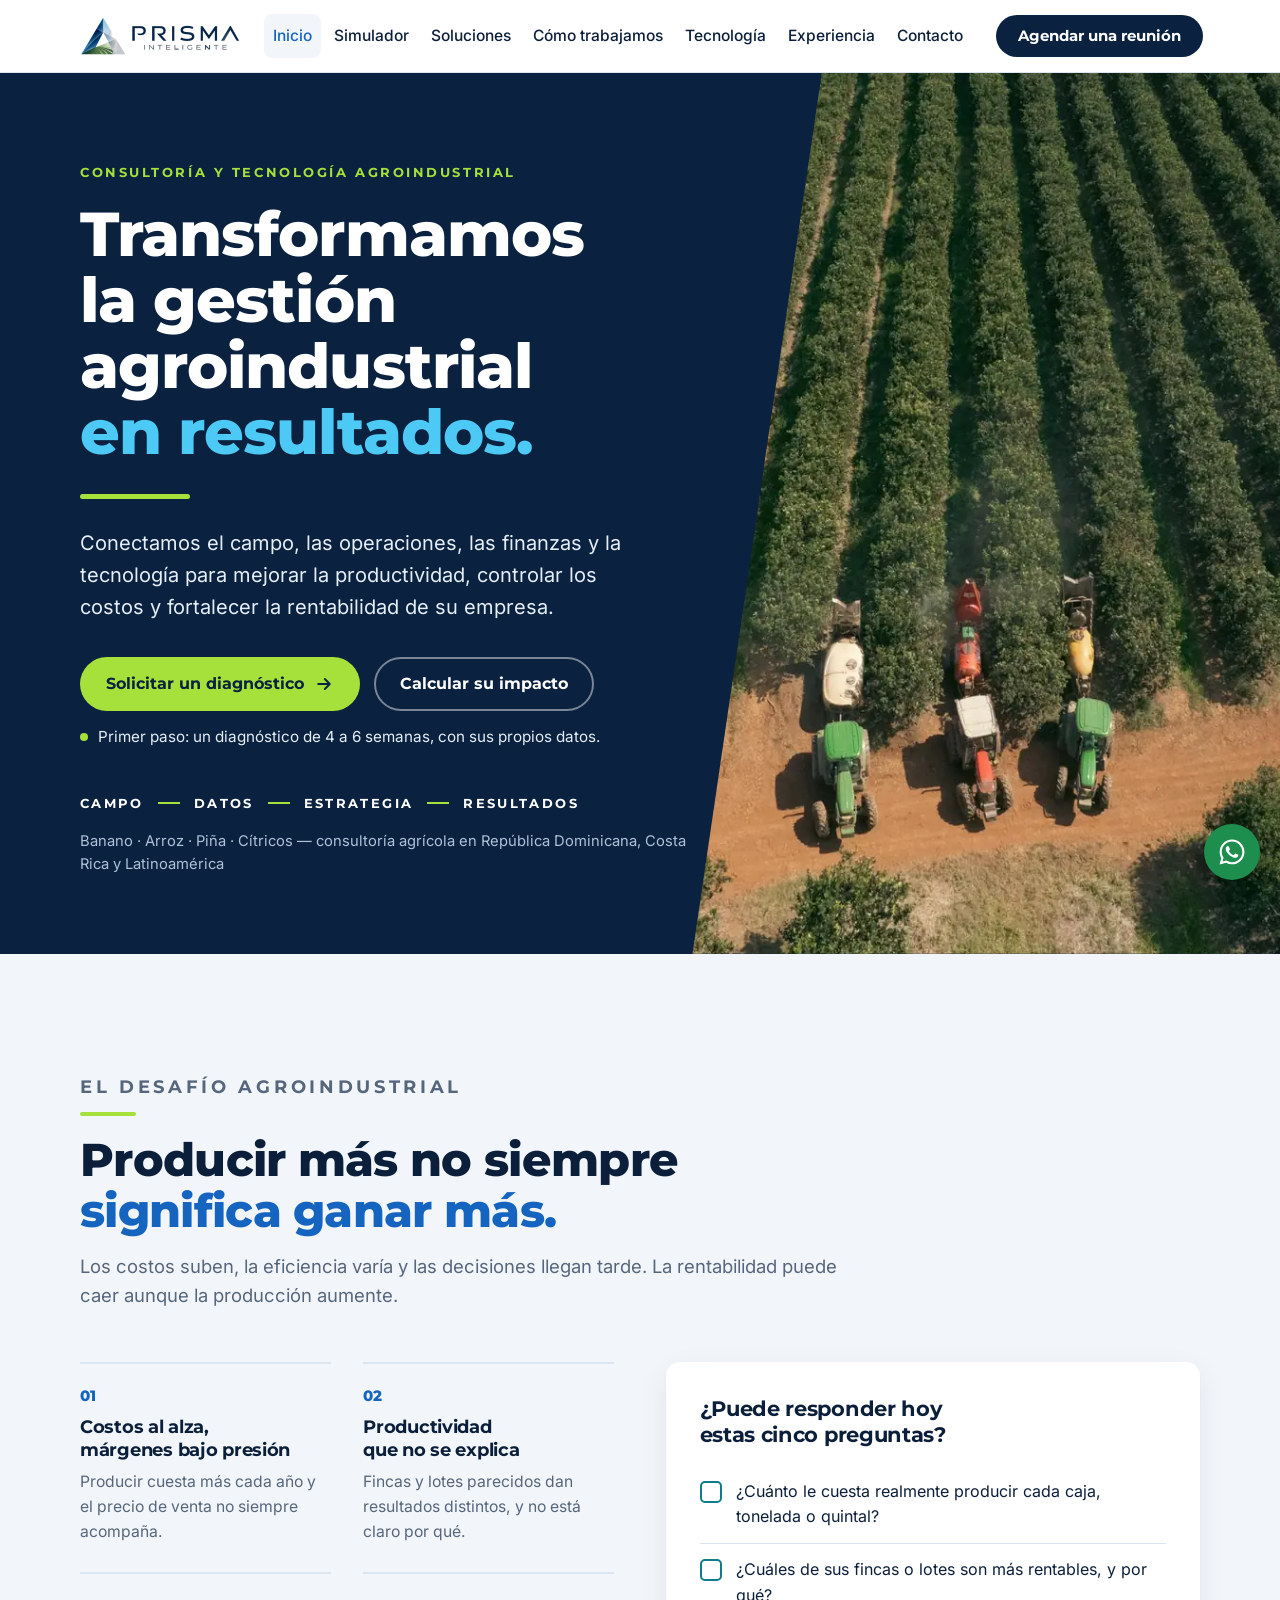
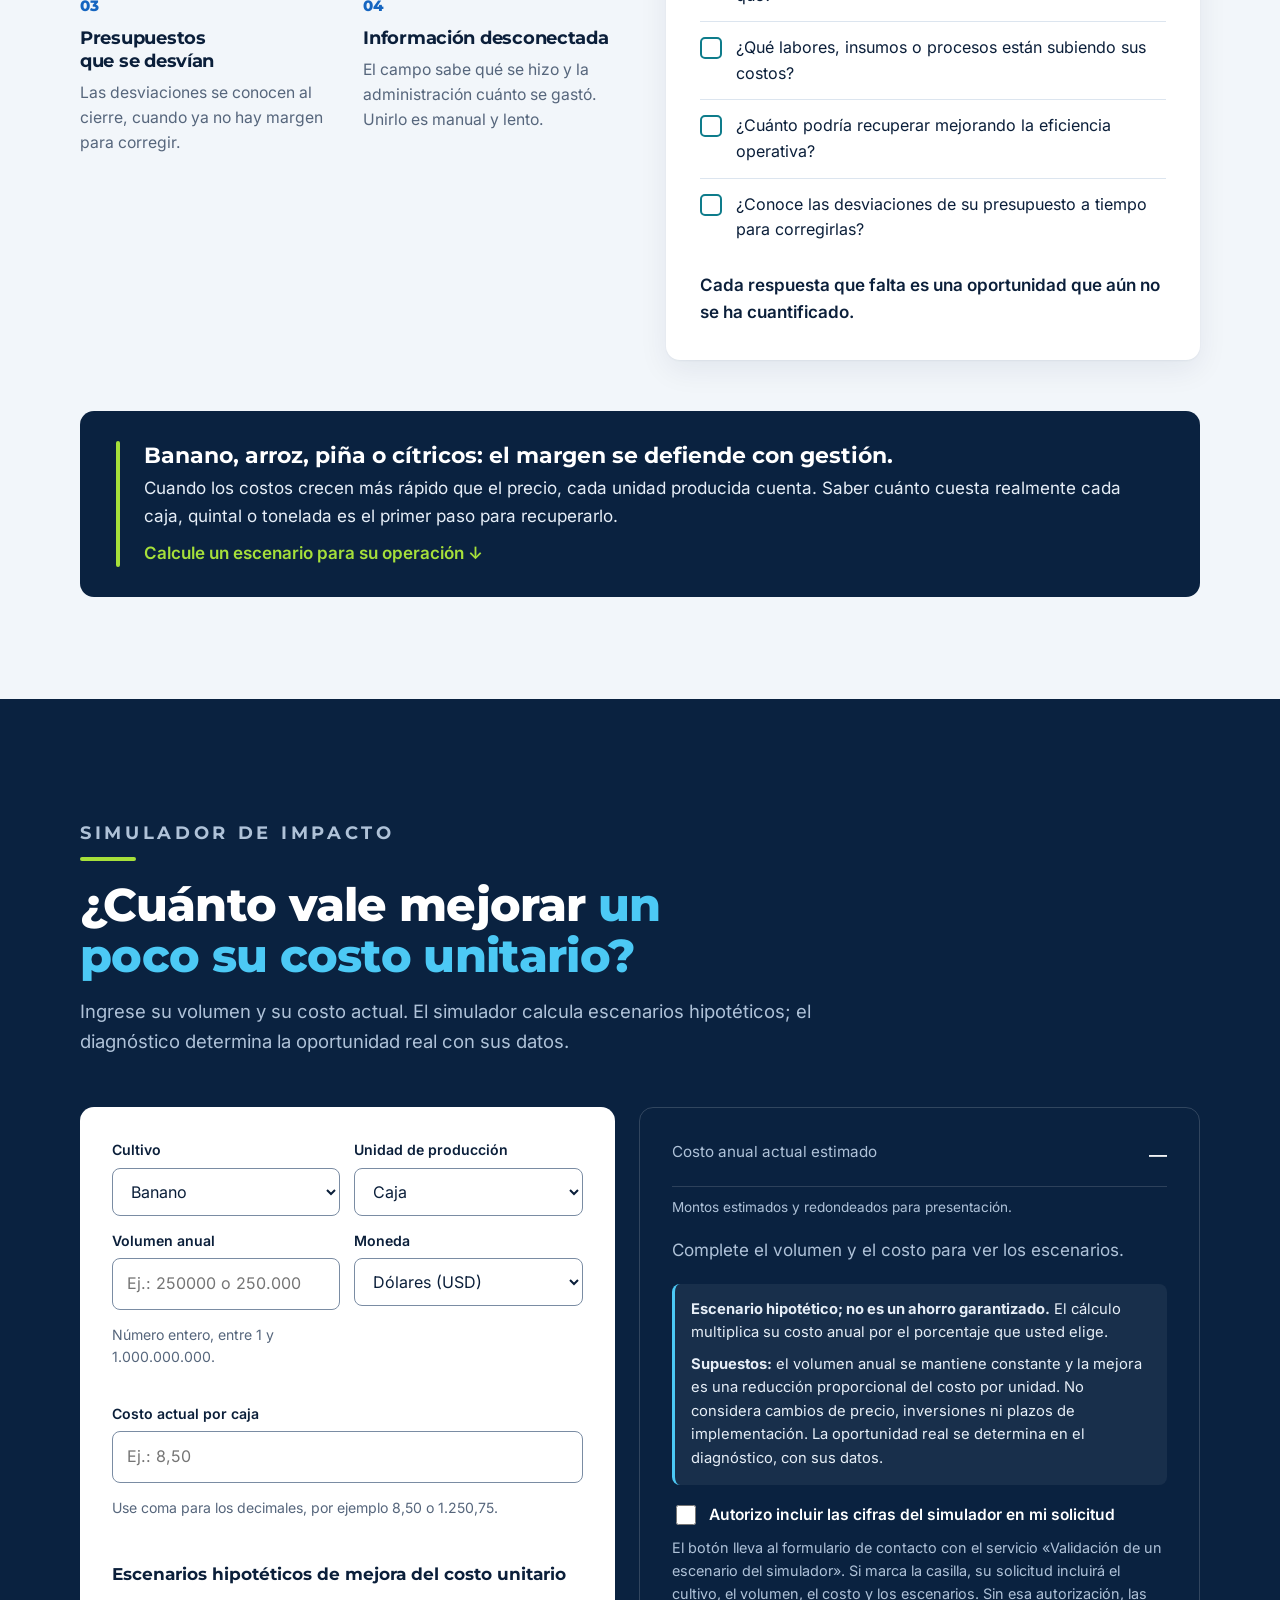
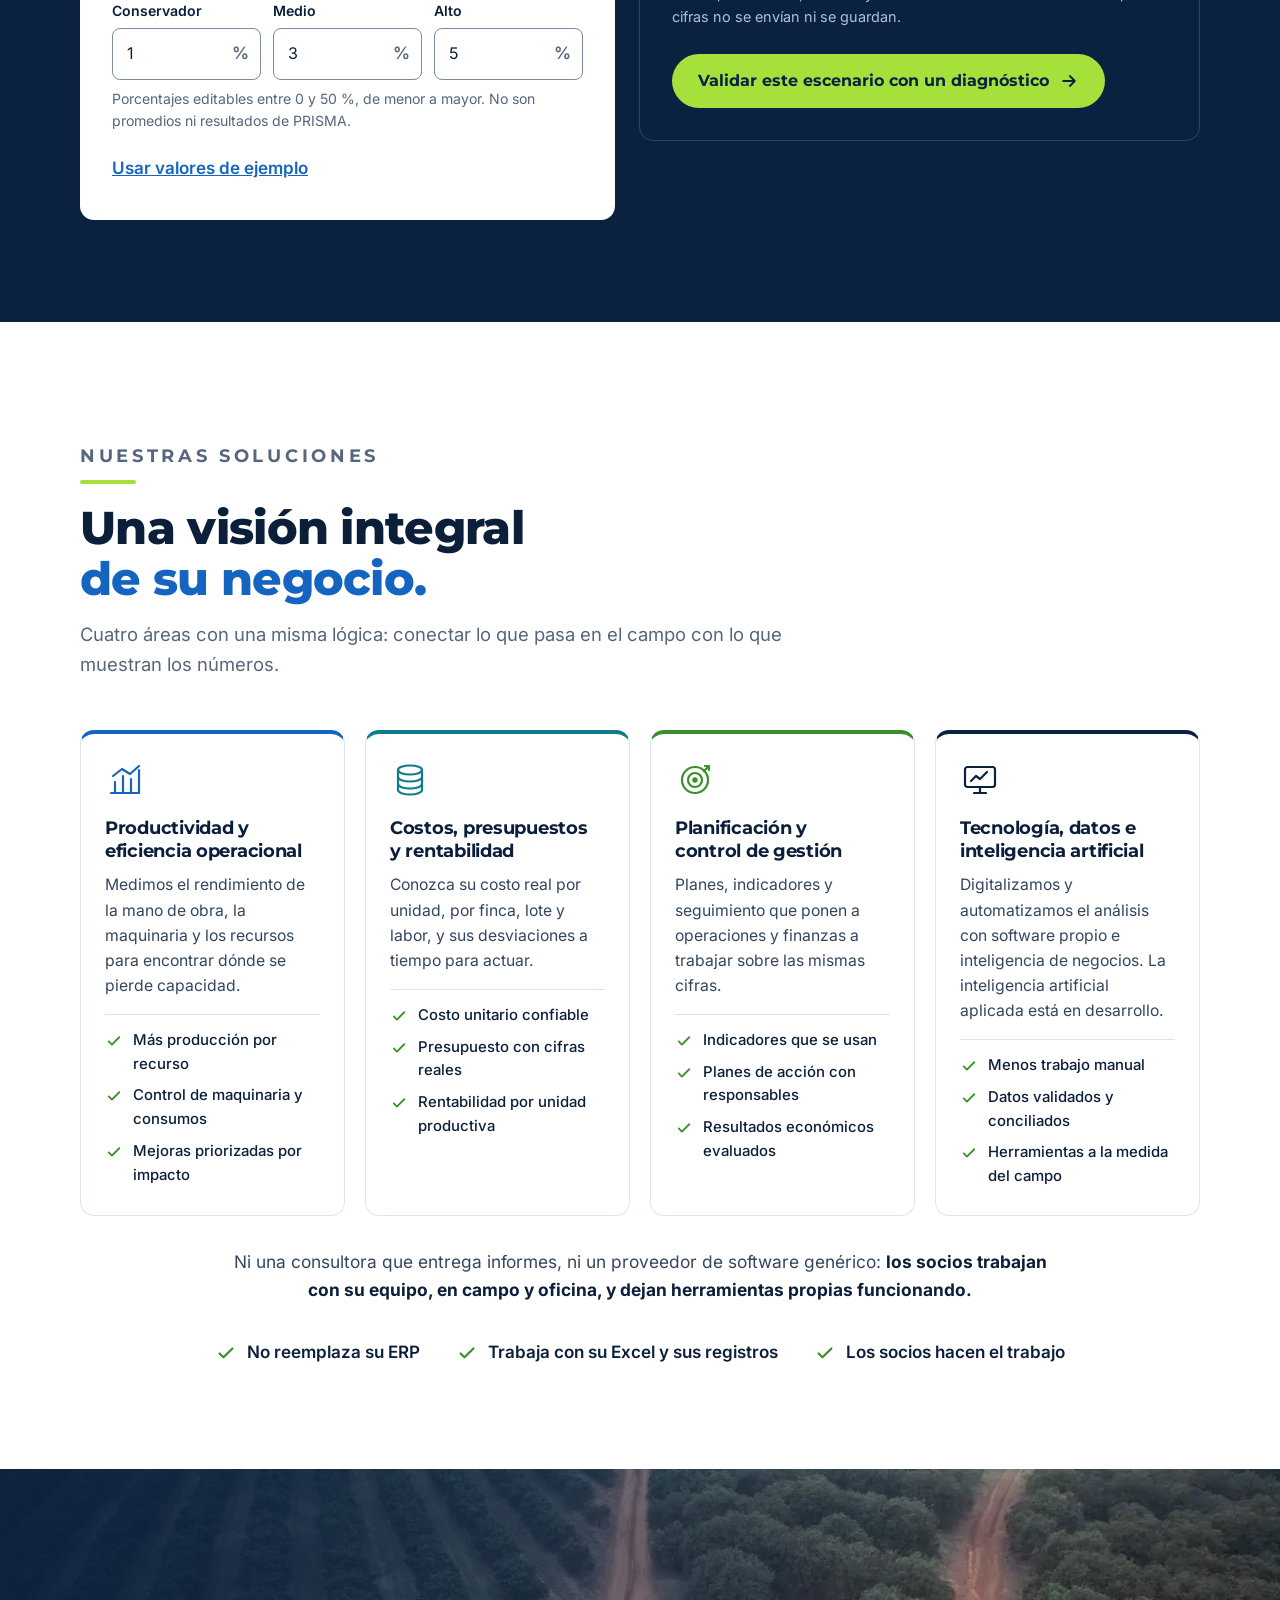
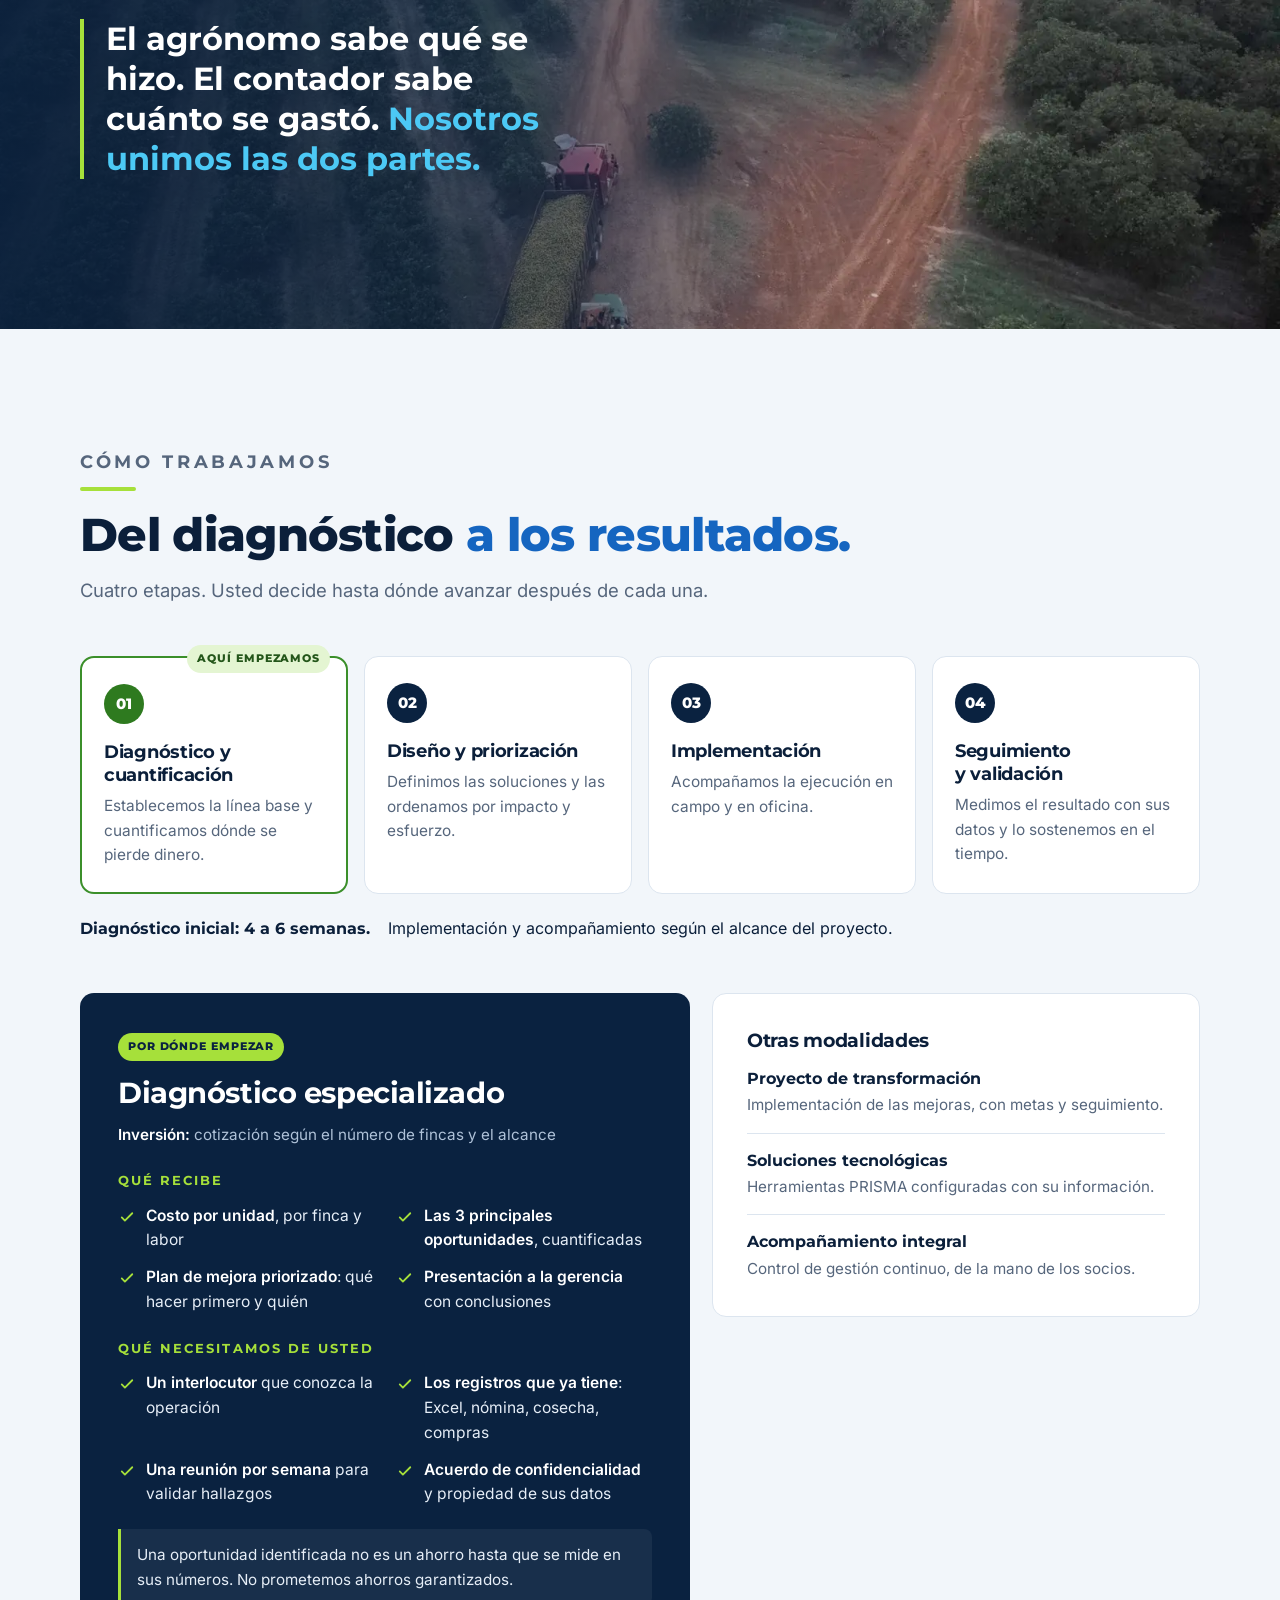
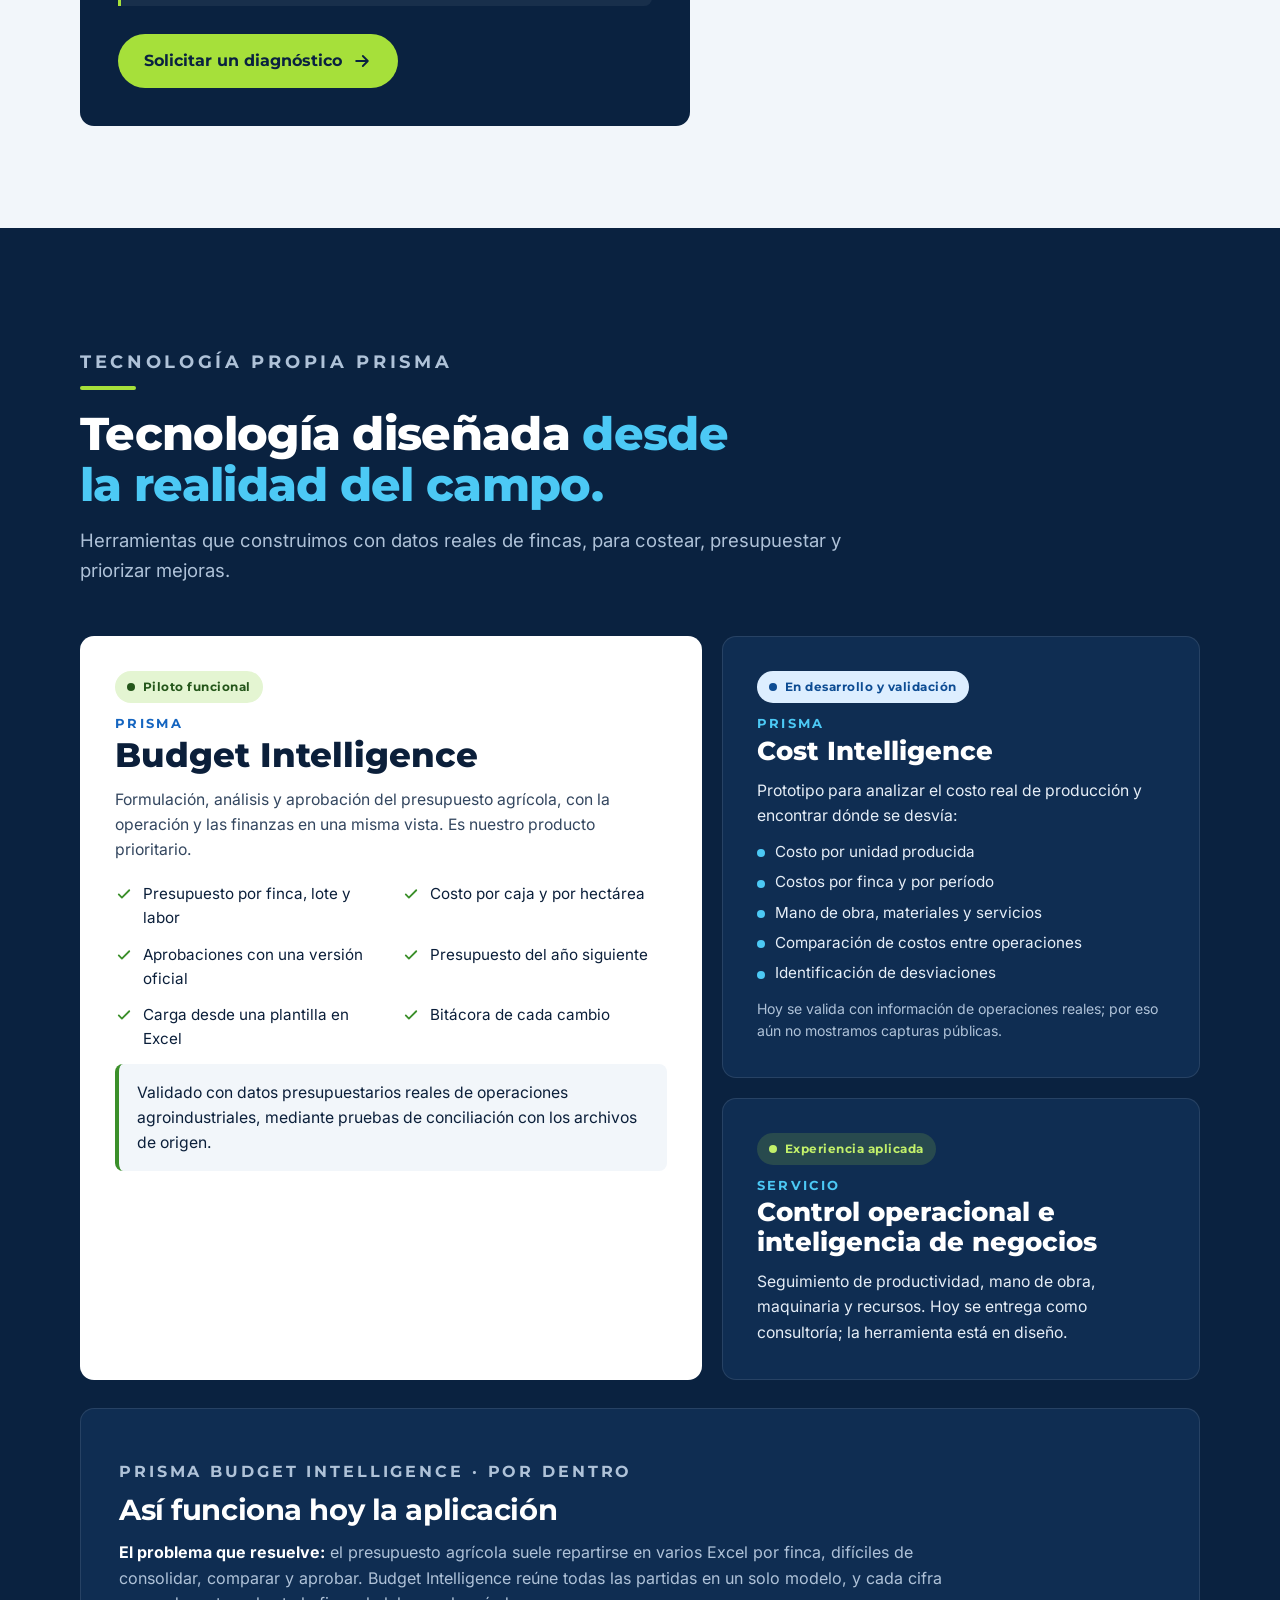
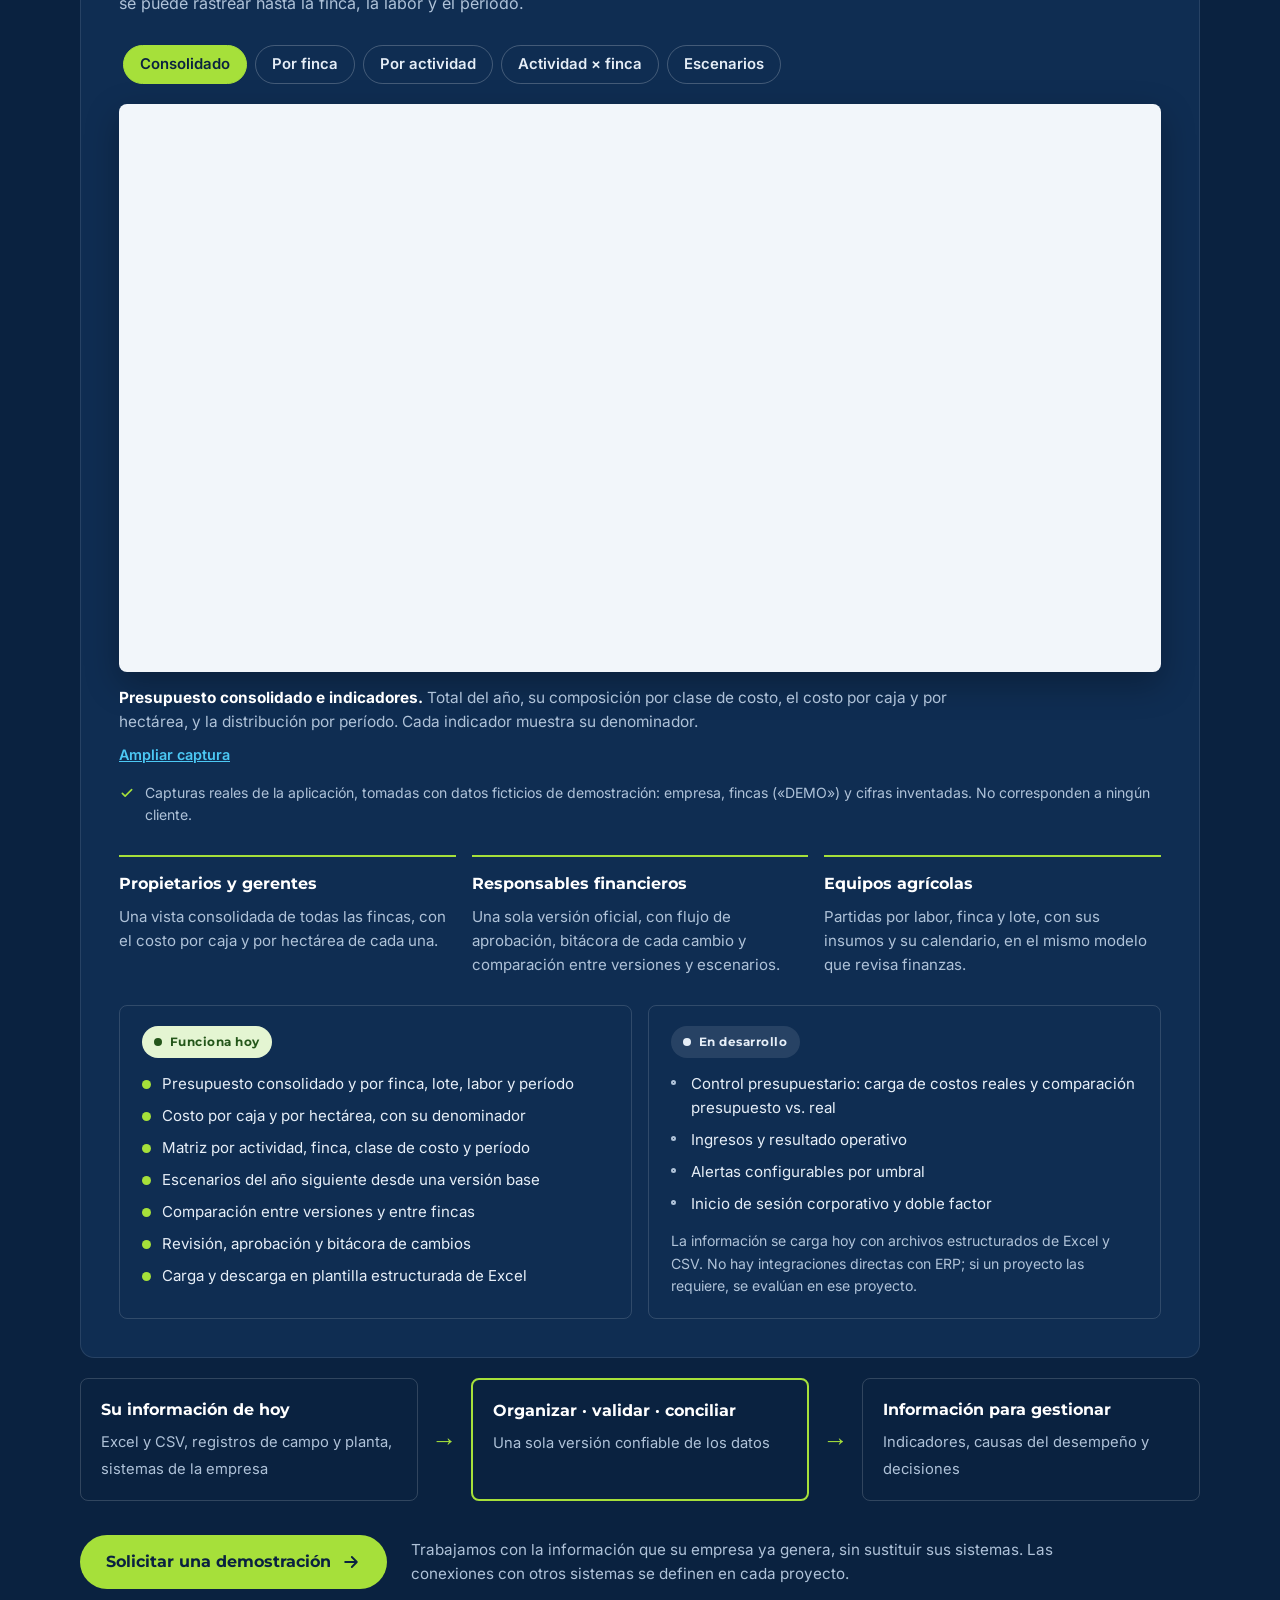
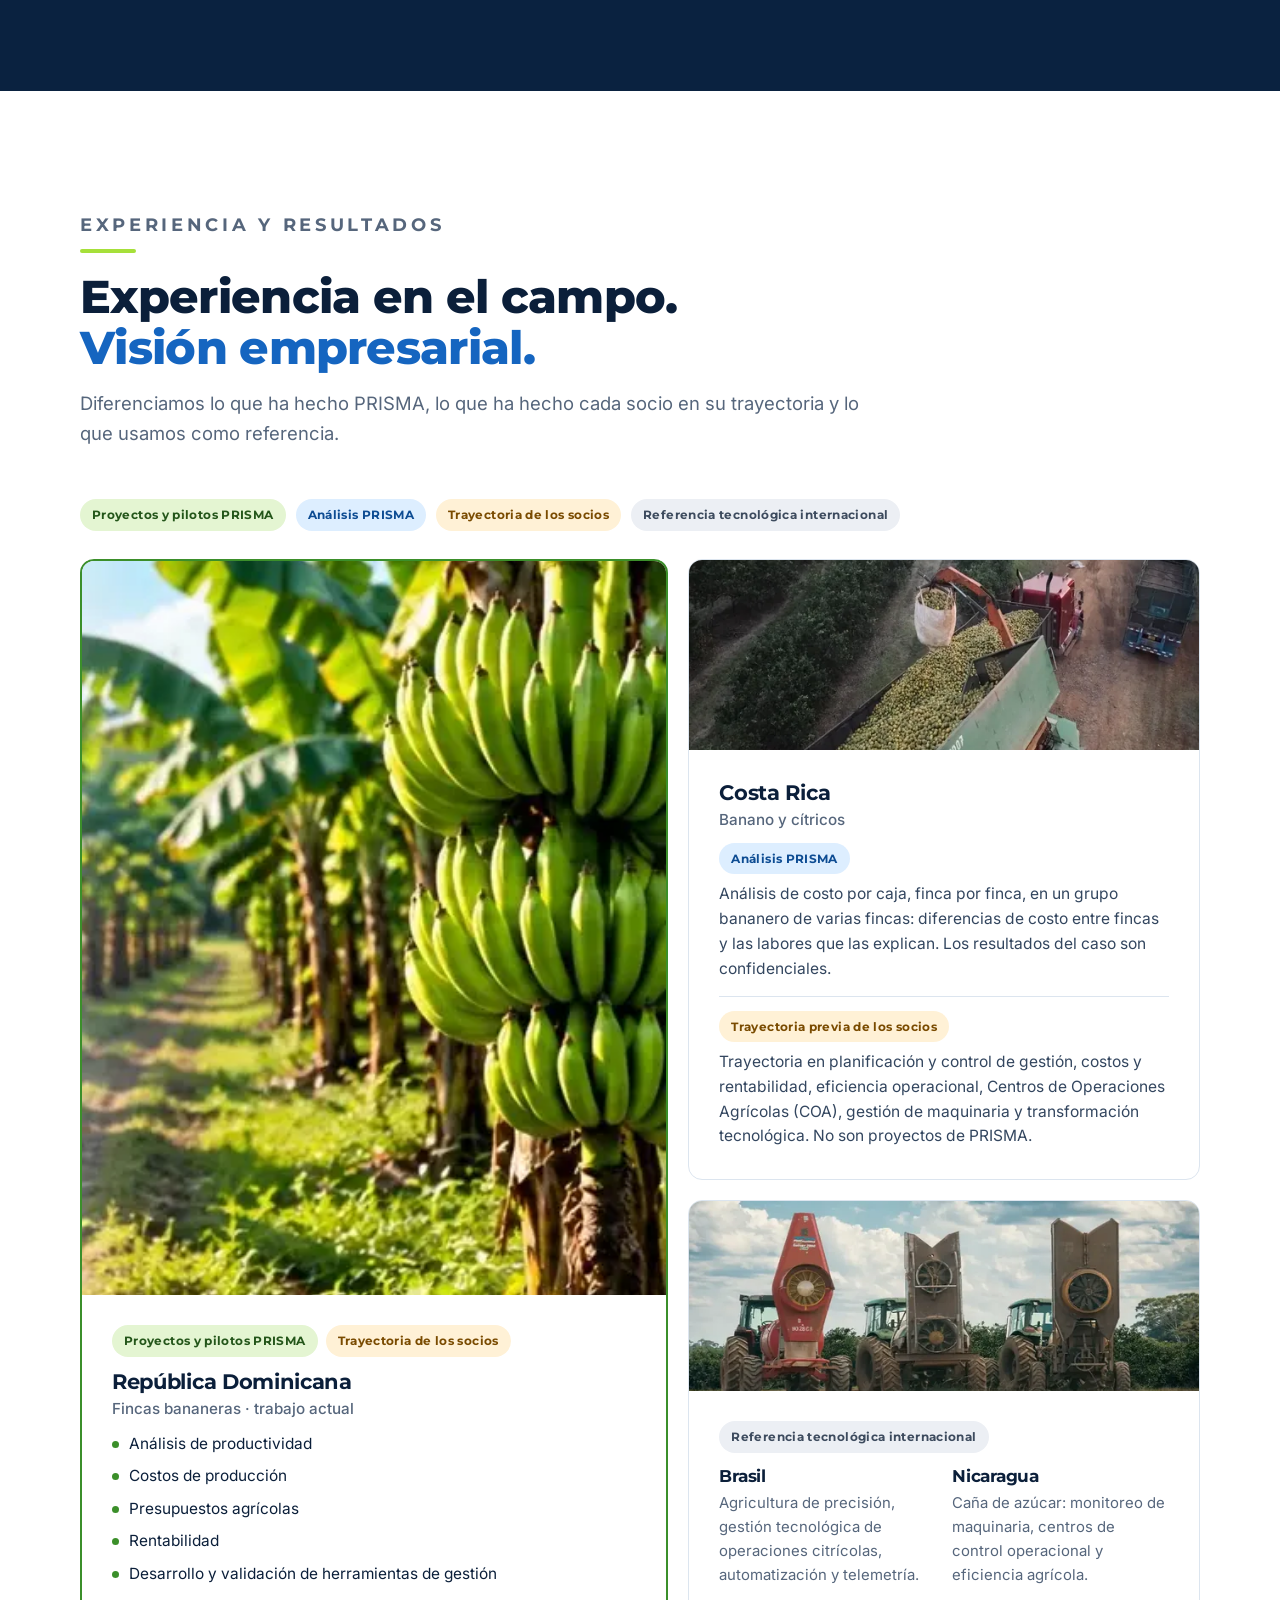
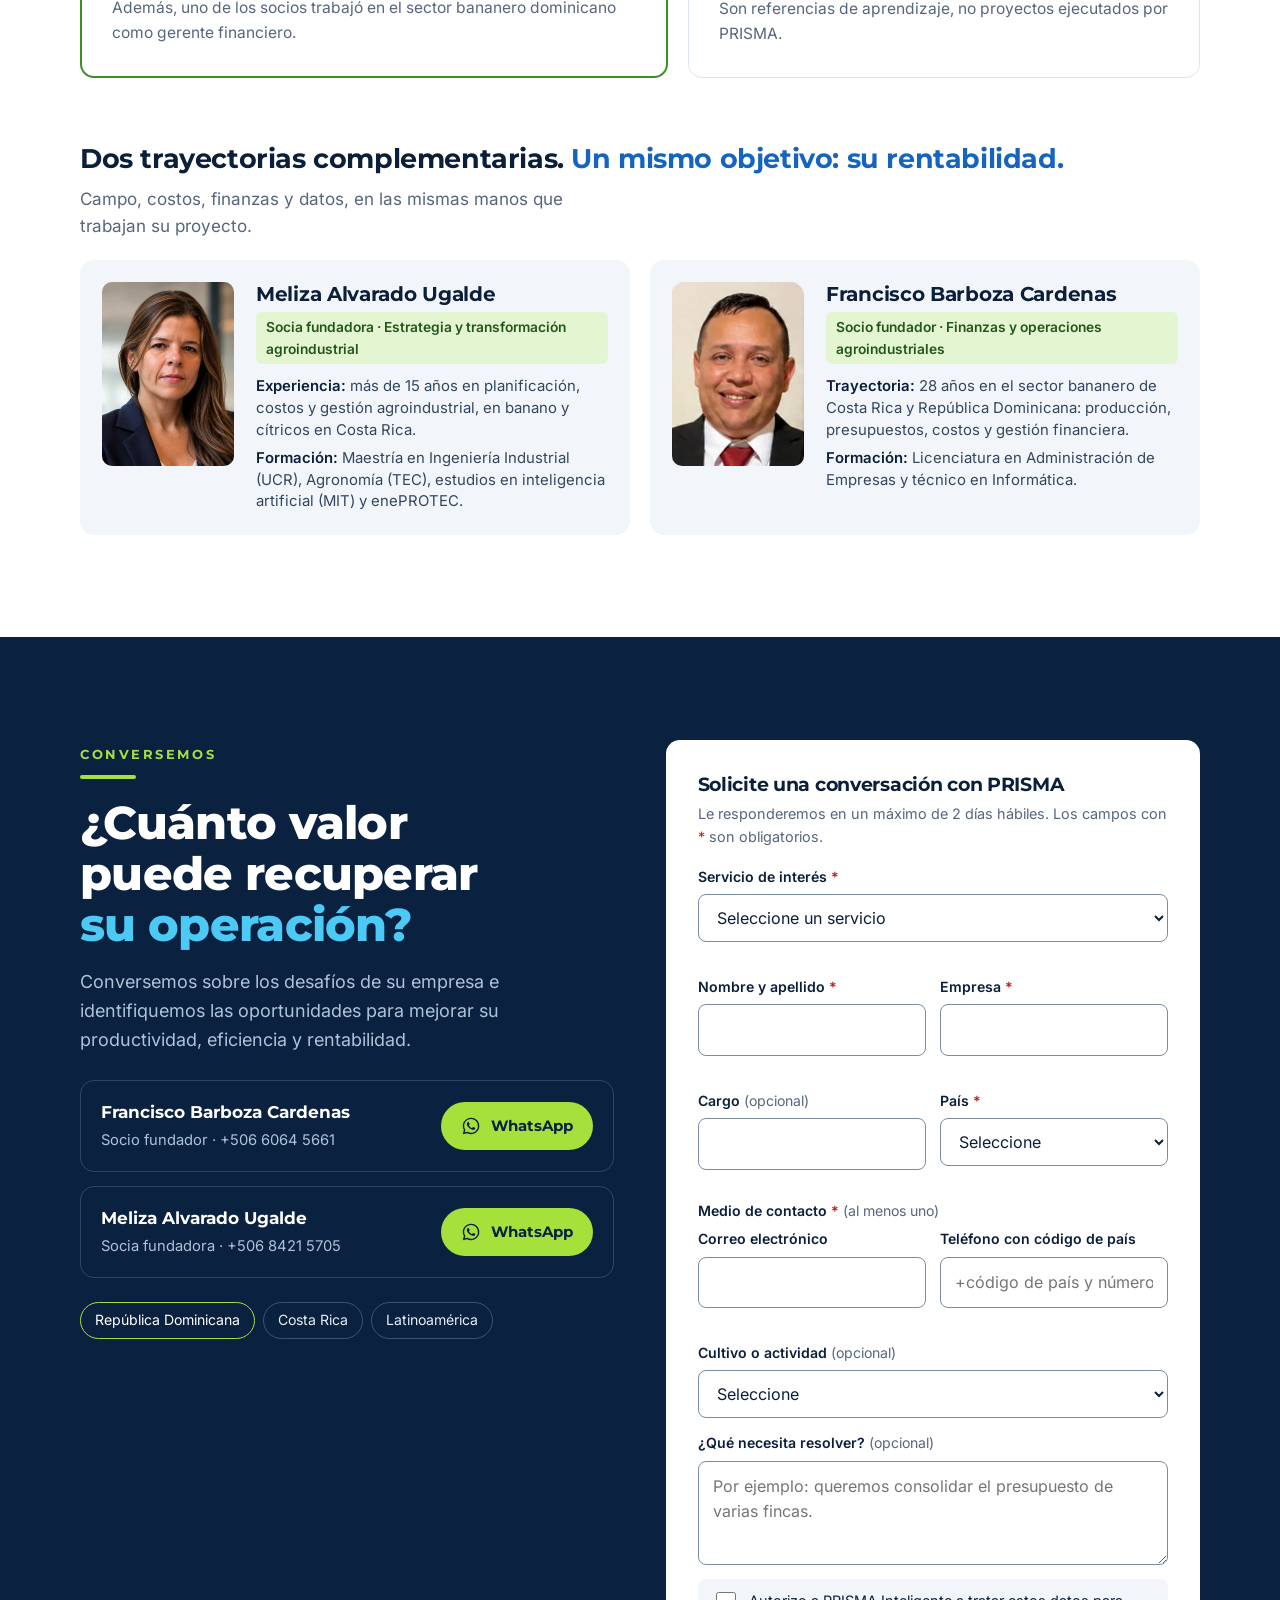
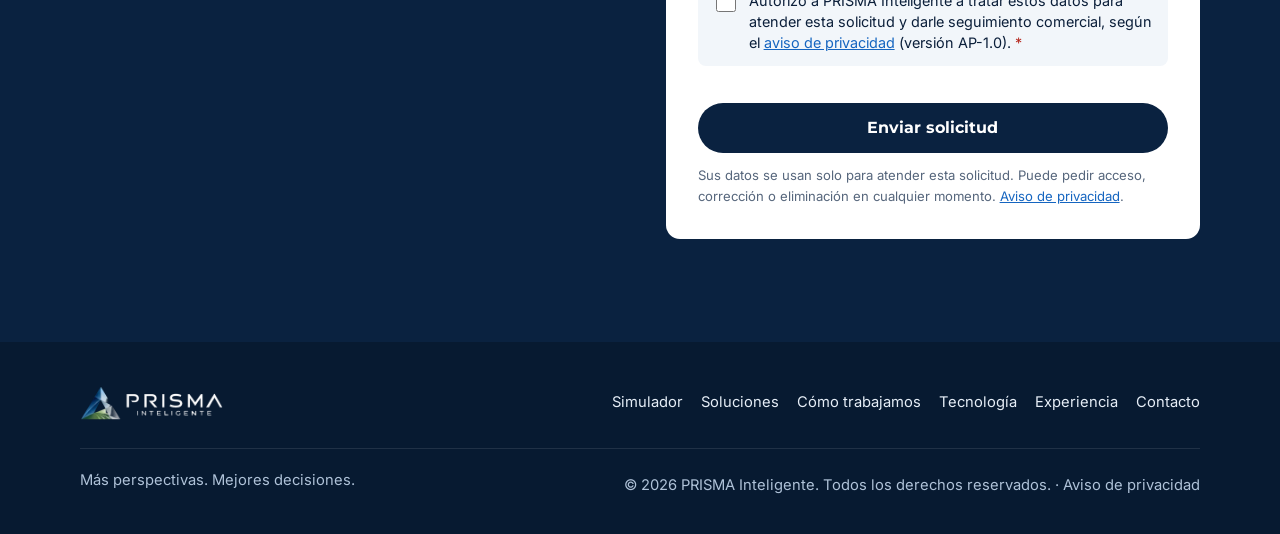
==== commit 3c677aeb: "Bloque 5: sistema de captación comercial (Netlify Forms) - Formulario comercial único con servicio p" ====
--- a/index.html
+++ b/index.html
@@ -21,11 +21,11 @@
 <meta property="og:image:height" content="630">
 <meta property="og:image:alt" content="PRISMA Inteligente: consultoría y tecnología agroindustrial">
 <meta name="twitter:card" content="summary_large_image">
-<link rel="icon" type="image/png" sizes="64x64" href="/assets/fav64.2407988ef3.png">
-<link rel="icon" type="image/png" sizes="32x32" href="/assets/fav32.44e66fa17b.png">
-<link rel="apple-touch-icon" href="/assets/apple180.59b254520b.png">
-<link rel="preload" as="image" imagesrcset="/assets/portada-ancha-480.0790c49b9a.webp 480w, /assets/portada-ancha-780.a079c60a94.webp 780w, /assets/portada-ancha.4e7bde5c02.webp 1000w" imagesizes="100vw" media="(max-width:860px)" fetchpriority="high">
-<link rel="preload" as="image" href="/assets/portada.a93b07b147.webp" media="(min-width:861px)" fetchpriority="high">
+<link rel="icon" type="image/png" sizes="64x64" href="assets/fav64.2407988ef3.png">
+<link rel="icon" type="image/png" sizes="32x32" href="assets/fav32.44e66fa17b.png">
+<link rel="apple-touch-icon" href="assets/apple180.59b254520b.png">
+<link rel="preload" as="image" imagesrcset="assets/portada-ancha-480.0790c49b9a.webp 480w, assets/portada-ancha-780.a079c60a94.webp 780w, assets/portada-ancha.4e7bde5c02.webp 1000w" imagesizes="100vw" media="(max-width:860px)" fetchpriority="high">
+<link rel="preload" as="image" href="assets/portada.a93b07b147.webp" media="(min-width:861px)" fetchpriority="high">
 <script type="application/ld+json">
 {
   "@context": "https://schema.org",
@@ -42,8 +42,8 @@
 }
 </script>
 <style>
-@font-face{font-family:"Montserrat";font-style:normal;font-weight:400 800;font-display:swap;src:url(/assets/montserrat.06b16db7a9.woff2) format("woff2")}
-@font-face{font-family:"Inter";font-style:normal;font-weight:400 700;font-display:swap;src:url(/assets/inter.3100e775e8.woff2) format("woff2")}
+@font-face{font-family:"Montserrat";font-style:normal;font-weight:400 800;font-display:swap;src:url(assets/montserrat.06b16db7a9.woff2) format("woff2")}
+@font-face{font-family:"Inter";font-style:normal;font-weight:400 700;font-display:swap;src:url(assets/inter.3100e775e8.woff2) format("woff2")}
 :root{
   --navy:#0A2240; --navy-2:#0F2D52; --navy-3:#133A66;
   --blue:#1565C0; --cyan:#4CC9F5; --teal:#0E7C8B;
@@ -363,6 +363,41 @@
 .field input:focus,.field select:focus,.field textarea:focus{outline:none;border-color:var(--blue);box-shadow:0 0 0 3px rgba(21,101,192,.2)}
 .field .err{font-size:.85rem;color:#B42318;min-height:1em}
 form.wa .btn{margin-top:18px;width:100%;justify-content:center}
+.fields > .full{grid-column:1/-1}
+.contact-group > .err{display:block;font-size:.85rem;color:#B42318;margin-top:4px}
+.contact-group > .err:empty{display:none}
+.req{color:#B42318}
+.opt{font-weight:400;color:var(--muted)}
+.hp{position:absolute;left:-9999px;width:1px;height:1px;overflow:hidden}
+.contact-group{border:0;margin:0;padding:0;min-width:0}
+.contact-group legend{font-size:.88rem;font-weight:600;color:var(--ink);padding:0;margin-bottom:6px}
+.fields.inner{margin-top:0}
+.consent{display:flex;gap:10px;align-items:flex-start;font-size:.9rem;color:var(--ink);background:var(--tint);border-radius:var(--r-sm);padding:12px 14px;line-height:1.45}
+.consent label{display:flex;gap:10px;align-items:flex-start}
+.consent input{width:20px;height:20px;flex:none;margin-top:1px;accent-color:var(--blue)}
+.consent a{color:var(--blue)}
+.consent.sim{background:#FFF7E6}
+.err.full{grid-column:1/-1;font-size:.85rem;color:#B42318;margin-top:-8px;min-height:1em}
+form.wa .btn{margin-top:18px;width:100%;justify-content:center}
+form.wa .btn[disabled]{opacity:.7;cursor:progress}
+.send-err{font-size:.92rem;color:#B42318;margin-top:10px}
+.send-err:empty{display:none}
+.send-err a{color:#B42318;font-weight:600}
+.privacy{font-size:.82rem;color:var(--muted);margin-top:12px}
+.privacy a{color:var(--blue)}
+.ok-box{background:#fff;color:var(--text);border-radius:var(--r);padding:clamp(22px,3vw,32px)}
+.ok-box:focus{outline:none}
+.ok-box .badge{display:inline-flex;gap:8px;align-items:center;background:#E4F5D2;color:#24561A;font-weight:700;font-family:var(--f-head);font-size:.88rem;padding:6px 12px;border-radius:999px}
+.ok-box .badge svg{width:16px;height:16px}
+.ok-msg{margin-top:14px;font-size:1.05rem;color:var(--ink)}
+.ok-ref{margin-top:12px;font-size:.95rem}
+.ok-ref b{font-family:var(--f-head);color:var(--blue);letter-spacing:.04em;word-break:break-all}
+.btn-wa{background:#1E7A45;color:#fff;margin-top:18px}
+.btn-wa:hover{background:#17663A}
+.btn-wa svg{width:20px;height:20px}
+.wa-note{font-size:.85rem;color:var(--muted);margin-top:10px}
+.link-btn{background:none;border:0;padding:8px 0;margin-top:8px;font:inherit;font-size:.9rem;color:var(--blue);text-decoration:underline;cursor:pointer}
+.site-footer .legal a{color:inherit}
 @media (max-width:900px){.contact-grid{grid-template-columns:1fr}}
 @media (max-width:520px){.fields{grid-template-columns:1fr}}
 
@@ -466,7 +501,7 @@
 
 <header class="site-header">
   <div class="wrap">
-    <a class="brand" href="#inicio" aria-label="PRISMA Inteligente, ir al inicio"><img src="/assets/logo.6fc7fe8e46.webp" srcset="/assets/logo-320.a137498b94.webp 320w, /assets/logo.6fc7fe8e46.webp 502w" sizes="159px" alt="PRISMA Inteligente" width="502" height="120"></a>
+    <a class="brand" href="#inicio" aria-label="PRISMA Inteligente, ir al inicio"><img src="assets/logo.6fc7fe8e46.webp" srcset="assets/logo-320.a137498b94.webp 320w, assets/logo.6fc7fe8e46.webp 502w" sizes="159px" alt="PRISMA Inteligente" width="502" height="120"></a>
     <nav class="nav" id="menu" aria-label="Principal">
       <ul>
         <li><a href="#inicio">Inicio</a></li>
@@ -476,10 +511,10 @@
         <li><a href="#tecnologia">Tecnología</a></li>
         <li><a href="#experiencia">Experiencia</a></li>
         <li><a href="#contacto">Contacto</a></li>
-        <li class="nav-cta"><a href="#contacto">Agendar una reunión</a></li>
+        <li class="nav-cta"><a href="#contacto" data-servicio="consultoria" data-cta="reunion-menu">Agendar una reunión</a></li>
       </ul>
     </nav>
-    <a class="btn btn-navy header-cta" href="#contacto">Agendar una reunión</a>
+    <a class="btn btn-navy header-cta" href="#contacto" data-servicio="consultoria" data-cta="reunion-cabecera">Agendar una reunión</a>
     <button class="menu-btn" type="button" aria-expanded="false" aria-controls="menu" aria-label="Abrir menú">
       <svg aria-hidden="true"><use href="#i-menu"/></svg>
     </button>
@@ -497,7 +532,7 @@
       <div class="bar" aria-hidden="true"></div>
       <p class="hero-sub">Conectamos el campo, las operaciones, las finanzas y la tecnología para mejorar la productividad, controlar los costos y fortalecer la rentabilidad de su empresa.</p>
       <div class="hero-ctas">
-        <a class="btn btn-lime" href="https://wa.me/50660645661?text=Hola%2C%20quisiera%20solicitar%20un%20diagn%C3%B3stico%20de%20PRISMA%20Inteligente%20para%20mi%20operaci%C3%B3n." target="_blank" rel="noopener" data-cta="diagnostico-portada">Solicitar un diagnóstico <svg aria-hidden="true"><use href="#i-arrow"/></svg></a>
+        <a class="btn btn-lime" href="#contacto" data-servicio="diagnostico" data-cta="diagnostico-portada">Solicitar un diagnóstico <svg aria-hidden="true"><use href="#i-arrow"/></svg></a>
         <a class="btn btn-ghost" href="#simulador" data-cta="simulador-portada">Calcular su impacto</a>
       </div>
       <p class="first-step">Primer paso: un diagnóstico de 4 a 6 semanas, con sus propios datos.</p>
@@ -505,7 +540,7 @@
       <p class="region">Banano · Arroz · Piña · Cítricos — consultoría agrícola en República Dominicana, Costa Rica y Latinoamérica</p>
     </div>
     <div class="hero-photo">
-      <picture><source media="(max-width:860px)" srcset="/assets/portada-ancha-480.0790c49b9a.webp 480w, /assets/portada-ancha-780.a079c60a94.webp 780w, /assets/portada-ancha.4e7bde5c02.webp 1000w" sizes="100vw" width="1000" height="550"><img src="/assets/portada.a93b07b147.webp" alt="Vista aérea de tres tractores con equipos de aplicación entrando a las hileras de una plantación" width="620" height="1158" fetchpriority="high"></picture>
+      <picture><source media="(max-width:860px)" srcset="assets/portada-ancha-480.0790c49b9a.webp 480w, assets/portada-ancha-780.a079c60a94.webp 780w, assets/portada-ancha.4e7bde5c02.webp 1000w" sizes="100vw" width="1000" height="550"><img src="assets/portada.a93b07b147.webp" alt="Vista aérea de tres tractores con equipos de aplicación entrando a las hileras de una plantación" width="620" height="1158" fetchpriority="high"></picture>
     </div>
   </div>
 </section>
@@ -596,8 +631,8 @@
           <p><strong>Supuestos:</strong> el volumen anual se mantiene constante y la mejora es una reducción proporcional del costo por unidad. No considera cambios de precio, inversiones ni plazos de implementación. La oportunidad real se determina en el diagnóstico, con sus datos.</p>
         </div>
         <div class="sim-share">
-          <label class="sim-consent"><input type="checkbox" id="s-incluir"> Incluir las cifras del simulador en el mensaje de WhatsApp</label>
-          <p id="s-share-help">El botón abre WhatsApp con un mensaje para Francisco Barboza, socio de PRISMA. Si marca la casilla, el mensaje incluirá su cultivo, volumen, costo y escenarios. Nada se comparte hasta que usted lo envíe desde WhatsApp, y este sitio no guarda lo que ingresa.</p>
+          <label class="sim-consent"><input type="checkbox" id="s-incluir"> Autorizo incluir las cifras del simulador en mi solicitud</label>
+          <p id="s-share-help">El botón lleva al formulario de contacto con el servicio «Validación de un escenario del simulador». Si marca la casilla, su solicitud incluirá el cultivo, el volumen, el costo y los escenarios. Sin esa autorización, las cifras no se envían ni se guardan.</p>
           <span class="err err-dark" id="e-share" aria-live="polite"></span>
         </div>
         <a class="btn btn-lime" id="o-cta" href="#simulador" aria-describedby="s-share-help" data-cta="diagnostico-simulador">Validar este escenario con un diagnóstico <svg aria-hidden="true"><use href="#i-arrow"/></svg></a>
@@ -667,7 +702,7 @@
 
 <!-- Franja de foto -->
 <section class="strip" aria-label="El campo y la oficina">
-  <img src="/assets/franja.c1a2543fe0.webp" srcset="/assets/franja-800.184a4025a6.webp 800w, /assets/franja-1200.595e2f144b.webp 1200w, /assets/franja.c1a2543fe0.webp 1600w" sizes="100vw" decoding="async" alt="Vista aérea de lotes de cítricos y un camión cargado de fruta en un cruce de caminos" width="1600" height="600" loading="lazy">
+  <img src="assets/franja.c1a2543fe0.webp" srcset="assets/franja-800.184a4025a6.webp 800w, assets/franja-1200.595e2f144b.webp 1200w, assets/franja.c1a2543fe0.webp 1600w" sizes="100vw" decoding="async" alt="Vista aérea de lotes de cítricos y un camión cargado de fruta en un cruce de caminos" width="1600" height="600" loading="lazy">
   <div class="strip-quote wrap"><p>El agrónomo sabe qué se hizo. El contador sabe cuánto se gastó. <span>Nosotros unimos las dos partes.</span></p></div>
 </section>
 
@@ -707,7 +742,7 @@
           <li><svg aria-hidden="true"><use href="#i-check"/></svg><span><b>Acuerdo de confidencialidad</b> y propiedad de sus datos</span></li>
         </ul>
         <p class="offer-note">Una oportunidad identificada no es un ahorro hasta que se mide en sus números. No prometemos ahorros garantizados.</p>
-        <a class="btn btn-lime" href="https://wa.me/50660645661?text=Hola%2C%20quisiera%20solicitar%20un%20diagn%C3%B3stico%20de%20PRISMA%20Inteligente%20para%20mi%20operaci%C3%B3n." target="_blank" rel="noopener" data-cta="diagnostico-oferta">Solicitar un diagnóstico <svg aria-hidden="true"><use href="#i-arrow"/></svg></a>
+        <a class="btn btn-lime" href="#contacto" data-servicio="diagnostico" data-cta="diagnostico-oferta">Solicitar un diagnóstico <svg aria-hidden="true"><use href="#i-arrow"/></svg></a>
       </div>
       <div class="modes reveal">
         <h3>Otras modalidades</h3>
@@ -852,7 +887,7 @@
     </div>
 
     <div class="tech-cta reveal">
-      <a class="btn btn-lime" href="https://wa.me/50660645661?text=Hola%2C%20quisiera%20solicitar%20una%20demostraci%C3%B3n%20de%20PRISMA%20Budget%20Intelligence." target="_blank" rel="noopener" data-cta="demo-tecnologia">Solicitar una demostración <svg aria-hidden="true"><use href="#i-arrow"/></svg></a>
+      <a class="btn btn-lime" href="#contacto" data-servicio="budget" data-cta="demo-tecnologia">Solicitar una demostración <svg aria-hidden="true"><use href="#i-arrow"/></svg></a>
       <p>Trabajamos con la información que su empresa ya genera, sin sustituir sus sistemas. Las conexiones con otros sistemas se definen en cada proyecto.</p>
     </div>
   </div>
@@ -874,7 +909,7 @@
     </ul>
     <div class="exp-grid">
       <article class="exp rd reveal">
-        <img src="/assets/caso-rd.a31dddecf5.webp" decoding="async" alt="Racimos de banano en una plantación" width="345" height="530" loading="lazy">
+        <img src="assets/caso-rd.a31dddecf5.webp" decoding="async" alt="Racimos de banano en una plantación" width="345" height="530" loading="lazy">
         <div class="in">
           <div class="tags"><span class="t t-prisma">Proyectos y pilotos PRISMA</span><span class="t t-career">Trayectoria de los socios</span></div>
           <h3>República Dominicana<small>Fincas bananeras · trabajo actual</small></h3>
@@ -889,7 +924,7 @@
         </div>
       </article>
       <article class="exp reveal has-img">
-        <img class="exp-img" src="/assets/caso-cr.55ff05ee7f.webp" srcset="/assets/caso-cr-600.b6c0825ea7.webp 600w, /assets/caso-cr.55ff05ee7f.webp 900w" sizes="(max-width:960px) 92vw, 510px" decoding="async" alt="Cosecha mecanizada: fruta descargada en un camión entre hileras de cítricos" width="900" height="460" loading="lazy">
+        <img class="exp-img" src="assets/caso-cr.55ff05ee7f.webp" srcset="assets/caso-cr-600.b6c0825ea7.webp 600w, assets/caso-cr.55ff05ee7f.webp 900w" sizes="(max-width:960px) 92vw, 510px" decoding="async" alt="Cosecha mecanizada: fruta descargada en un camión entre hileras de cítricos" width="900" height="460" loading="lazy">
         <div class="in">
         <h3>Costa Rica<small>Banano y cítricos</small></h3>
         <div class="exp-part">
@@ -903,7 +938,7 @@
       </div>
       </article>
       <article class="exp reveal has-img">
-        <img class="exp-img" src="/assets/referencias.63318c1daa.webp" srcset="/assets/referencias-600.71be53f94f.webp 600w, /assets/referencias.63318c1daa.webp 900w" sizes="(max-width:960px) 92vw, 510px" decoding="async" alt="Tractores con equipos de aplicación estacionados en un camino de finca" width="900" height="420" loading="lazy">
+        <img class="exp-img" src="assets/referencias.63318c1daa.webp" srcset="assets/referencias-600.71be53f94f.webp 600w, assets/referencias.63318c1daa.webp 900w" sizes="(max-width:960px) 92vw, 510px" decoding="async" alt="Tractores con equipos de aplicación estacionados en un camino de finca" width="900" height="420" loading="lazy">
         <div class="in">
         <div class="tags"><span class="t t-bench">Referencia tecnológica internacional</span></div>
         <div class="bench">
@@ -921,7 +956,7 @@
         <p>Campo, costos, finanzas y datos, en las mismas manos que trabajan su proyecto.</p>
       </div>
       <article class="person reveal">
-        <img src="/assets/meliza.5de68ada50.webp" decoding="async" alt="Meliza Alvarado Ugalde" width="264" height="368" loading="lazy">
+        <img src="assets/meliza.5de68ada50.webp" decoding="async" alt="Meliza Alvarado Ugalde" width="264" height="368" loading="lazy">
         <div>
           <h3>Meliza Alvarado Ugalde</h3>
           <span class="role">Socia fundadora · Estrategia y transformación agroindustrial</span>
@@ -932,7 +967,7 @@
         </div>
       </article>
       <article class="person reveal">
-        <img src="/assets/francisco.4c12618361.webp" decoding="async" alt="Francisco Barboza Cardenas" width="244" height="534" loading="lazy">
+        <img src="assets/francisco.4c12618361.webp" decoding="async" alt="Francisco Barboza Cardenas" width="244" height="534" loading="lazy">
         <div>
           <h3>Francisco Barboza Cardenas</h3>
           <span class="role">Socio fundador · Finanzas y operaciones agroindustriales</span>
@@ -968,22 +1003,63 @@
       </ul>
     </div>
 
-    <form class="wa reveal" id="wa-form" novalidate>
-      <h3>Escríbanos en un minuto</h3>
-      <p class="hint">Al enviar, se abre WhatsApp con su mensaje listo. Este sitio no guarda sus datos.</p>
+    <div class="lead reveal" id="lead">
+    <form class="wa" id="lead-form" name="solicitud-comercial" method="POST" action="/" data-netlify="true" netlify-honeypot="sitio_web" novalidate>
+      <h3 id="lead-title">Solicite una conversación con PRISMA</h3>
+      <p class="hint">Le responderemos en un máximo de 2 días hábiles. Los campos con <span class="req" aria-hidden="true">*</span> son obligatorios.</p>
+      <input type="hidden" name="form-name" value="solicitud-comercial">
+      <input type="hidden" name="referencia" id="f-ref">
+      <input type="hidden" name="origen" id="f-origen" value="formulario-contacto">
+      <input type="hidden" name="version_aviso" value="AP-1.0">
+      <input type="hidden" name="fecha_consentimiento" id="f-fecha-cons">
+      <input type="hidden" name="consentimiento_cifras" id="f-cons-cifras" value="No">
+      <input type="hidden" name="cifras_simulador" id="f-cifras-txt">
+      <input type="hidden" name="subject" id="f-subject" value="Nueva solicitud PRISMA | %{submissionId}">
+      <p class="hp" aria-hidden="true"><label>No completar este campo <input name="sitio_web" tabindex="-1" autocomplete="off"></label></p>
       <div class="fields">
-        <div class="field full"><label for="f-motivo">Motivo</label>
-          <select id="f-motivo" name="motivo"><option value="diagnostico">Solicitar un diagnóstico</option><option value="demo">Solicitar una demostración</option><option value="otro">Otra consulta</option></select></div>
-        <div class="field"><label for="f-nombre">Nombre</label><input id="f-nombre" name="nombre" autocomplete="name" maxlength="80" required aria-describedby="e-nombre"><span class="err" id="e-nombre" aria-live="polite"></span></div>
-        <div class="field"><label for="f-empresa">Empresa</label><input id="f-empresa" name="empresa" autocomplete="organization" maxlength="100" required aria-describedby="e-empresa"><span class="err" id="e-empresa" aria-live="polite"></span></div>
-        <div class="field"><label for="f-pais">País</label>
-          <select id="f-pais" name="pais"><option>República Dominicana</option><option>Costa Rica</option><option>Otro país de Latinoamérica</option></select></div>
-        <div class="field"><label for="f-socio">Enviar a</label>
-          <select id="f-socio" name="socio"><option value="50660645661">Francisco Barboza</option><option value="50684215705">Meliza Alvarado</option></select></div>
-        <div class="field full"><label for="f-msg">¿Qué situación desea analizar?</label><textarea id="f-msg" name="mensaje" maxlength="1000" required aria-describedby="e-msg" placeholder="Por ejemplo: queremos conocer el costo por caja de cada finca."></textarea><span class="err" id="e-msg" aria-live="polite"></span></div>
-      </div>
-      <button class="btn btn-navy" type="submit"><svg aria-hidden="true"><use href="#i-wa"/></svg>Enviar por WhatsApp</button>
+        <div class="field full"><label for="f-servicio">Servicio de interés <span class="req" aria-hidden="true">*</span></label>
+          <select id="f-servicio" name="servicio" required aria-describedby="e-servicio">
+            <option value="">Seleccione un servicio</option>
+            <option value="Diagnóstico empresarial" data-key="diagnostico">Diagnóstico empresarial</option>
+            <option value="PRISMA Budget Intelligence" data-key="budget">PRISMA Budget Intelligence</option>
+            <option value="PRISMA Cost Intelligence" data-key="cost">PRISMA Cost Intelligence</option>
+            <option value="Consultoría agroindustrial" data-key="consultoria">Consultoría agroindustrial</option>
+            <option value="Validación de un escenario del simulador" data-key="simulador">Validación de un escenario del simulador</option>
+            <option value="Otros servicios" data-key="otros">Otros servicios</option>
+          </select><span class="err" id="e-servicio" aria-live="polite"></span></div>
+        <div class="field"><label for="f-nombre">Nombre y apellido <span class="req" aria-hidden="true">*</span></label><input id="f-nombre" name="nombre" autocomplete="name" maxlength="80" required aria-describedby="e-nombre"><span class="err" id="e-nombre" aria-live="polite"></span></div>
+        <div class="field"><label for="f-empresa">Empresa <span class="req" aria-hidden="true">*</span></label><input id="f-empresa" name="empresa" autocomplete="organization" maxlength="100" required aria-describedby="e-empresa"><span class="err" id="e-empresa" aria-live="polite"></span></div>
+        <div class="field"><label for="f-cargo">Cargo <span class="opt">(opcional)</span></label><input id="f-cargo" name="cargo" autocomplete="organization-title" maxlength="80"></div>
+        <div class="field"><label for="f-pais">País <span class="req" aria-hidden="true">*</span></label>
+          <select id="f-pais" name="pais" required aria-describedby="e-pais"><option value="">Seleccione</option><option>República Dominicana</option><option>Costa Rica</option><option>Guatemala</option><option>Honduras</option><option>El Salvador</option><option>Nicaragua</option><option>Panamá</option><option>Colombia</option><option>Ecuador</option><option>Perú</option><option>México</option><option>Otro país</option></select><span class="err" id="e-pais" aria-live="polite"></span></div>
+        <fieldset class="field full contact-group" aria-describedby="e-contacto">
+          <legend>Medio de contacto <span class="req" aria-hidden="true">*</span> <span class="opt">(al menos uno)</span></legend>
+          <div class="fields inner">
+            <div class="field"><label for="f-email">Correo electrónico</label><input id="f-email" name="email" type="email" inputmode="email" autocomplete="email" maxlength="120" aria-describedby="e-email"><span class="err" id="e-email" aria-live="polite"></span></div>
+            <div class="field"><label for="f-tel">Teléfono con código de país</label><input id="f-tel" name="telefono" type="tel" inputmode="tel" autocomplete="tel" maxlength="22" placeholder="+código de país y número" aria-describedby="e-tel"><span class="err" id="e-tel" aria-live="polite"></span></div>
+          </div>
+          <span class="err" id="e-contacto" aria-live="polite"></span>
+        </fieldset>
+        <div class="field full"><label for="f-cultivo">Cultivo o actividad <span class="opt">(opcional)</span></label>
+          <select id="f-cultivo" name="cultivo"><option value="">Seleccione</option><option>Banano</option><option>Arroz</option><option>Piña</option><option>Cítricos</option><option>Caña de azúcar</option><option>Otros cultivos</option><option>Otras actividades agroindustriales</option></select></div>
+        <div class="field full"><label for="f-necesidad">¿Qué necesita resolver? <span class="opt">(opcional)</span></label><textarea id="f-necesidad" name="necesidad" maxlength="1000" placeholder="Por ejemplo: queremos consolidar el presupuesto de varias fincas."></textarea></div>
+        <label class="consent full" for="f-consent"><input type="checkbox" id="f-consent" name="consentimiento_datos" value="Sí" aria-describedby="e-consent"> <span>Autorizo a PRISMA Inteligente a tratar estos datos para atender esta solicitud y darle seguimiento comercial, según el <a href="privacidad.html" target="_blank" rel="noopener">aviso de privacidad</a> (versión AP-1.0). <span class="req" aria-hidden="true">*</span></span></label>
+        <span class="err full" id="e-consent" aria-live="polite"></span>
+        <div class="consent sim full" id="f-cifras-wrap" hidden><label for="f-cifras"><input type="checkbox" id="f-cifras"> <span><b>Opcional:</b> autorizo registrar y compartir con PRISMA las cifras que ingresé en el simulador (cultivo, volumen, costo y escenarios). Sin esta autorización, las cifras no se envían ni se guardan.</span></label></div>
+      </div>
+      <button class="btn btn-navy" type="submit" id="f-submit">Enviar solicitud</button>
+      <p class="err send-err" id="e-envio" role="alert"></p>
+      <p class="privacy">Sus datos se usan solo para atender esta solicitud. Puede pedir acceso, corrección o eliminación en cualquier momento. <a href="privacidad.html" target="_blank" rel="noopener">Aviso de privacidad</a>.</p>
     </form>
+    <div class="ok-box" id="lead-ok" role="status" tabindex="-1" hidden>
+      <span class="badge"><svg aria-hidden="true"><use href="#i-check"/></svg>Solicitud recibida</span>
+      <p class="ok-msg">Gracias por contactar a PRISMA Inteligente. Hemos recibido su solicitud. Nuestro equipo se pondrá en contacto con usted en un máximo de 2 días hábiles. Si lo desea, también puede continuar la conversación por WhatsApp.</p>
+      <p class="ok-ref">Referencia de su solicitud: <b id="ok-ref"></b></p>
+      <a class="btn btn-wa" id="ok-wa" href="#" target="_blank" rel="noopener"><svg aria-hidden="true"><use href="#i-wa"/></svg>Continuar por WhatsApp</a>
+      <p class="wa-note">Se abrirá WhatsApp con un resumen de su solicitud para Meliza Alvarado. El mensaje solo se envía si usted lo envía desde WhatsApp.</p>
+      <button class="link-btn" type="button" id="ok-new">Enviar otra solicitud</button>
+    </div>
+    </div>
   </div>
 </section>
 
@@ -991,7 +1067,7 @@
 
 <footer class="site-footer">
   <div class="wrap">
-    <img src="/assets/logo-blanco.80aeb37450.webp" srcset="/assets/logo-blanco-320.6fb1d954fb.webp 320w, /assets/logo-blanco.80aeb37450.webp 502w" sizes="142px" alt="PRISMA Inteligente" width="502" height="120" loading="lazy" decoding="async">
+    <img src="assets/logo-blanco.80aeb37450.webp" srcset="assets/logo-blanco-320.6fb1d954fb.webp 320w, assets/logo-blanco.80aeb37450.webp 502w" sizes="142px" alt="PRISMA Inteligente" width="502" height="120" loading="lazy" decoding="async">
     <nav aria-label="Pie de página">
       <ul>
         <li><a href="#simulador">Simulador</a></li>
@@ -1004,7 +1080,7 @@
     </nav>
     <div class="legal">
       <span>Más perspectivas. Mejores decisiones.</span>
-      <span>© 2026 PRISMA Inteligente. Todos los derechos reservados.</span>
+      <span>© 2026 PRISMA Inteligente. Todos los derechos reservados. · <a href="privacidad.html">Aviso de privacidad</a></span>
     </div>
   </div>
 </footer>
@@ -1160,39 +1236,133 @@
   $('sim-form').addEventListener('submit',function(e){e.preventDefault();calc();});
   $('s-ejemplo').addEventListener('click',function(){
     $('s-volumen').value='250000';$('s-costo').value='8,50';calc();$('s-volumen').focus();});
+  /* ---------- Bloque 5: formulario comercial ---------- */
+  var WA_MELIZA='50684215705';
+  var lead=$('lead-form'), okBox=$('lead-ok'), sending=false, ref=null;
+  function newRef(){
+    var d=new Date(), p=function(n){return String(n).padStart(2,'0');};
+    var abc='ABCDEFGHJKLMNPQRSTUVWXYZ23456789', r='', a=new Uint8Array(6);
+    (window.crypto||window.msCrypto).getRandomValues(a);
+    for(var i=0;i<6;i++)r+=abc.charAt(a[i]%abc.length);
+    return 'PRI-'+d.getFullYear()+p(d.getMonth()+1)+p(d.getDate())+'-'+r;
+  }
+  function selectServicio(key){
+    var sel=$('f-servicio');
+    for(var i=0;i<sel.options.length;i++){if(sel.options[i].getAttribute('data-key')===key){sel.selectedIndex=i;break;}}
+  }
+  function cifrasDisponibles(){calc();return !!simState;}
+  function syncCifrasUI(){
+    var show=$('f-servicio').selectedOptions[0]&&$('f-servicio').selectedOptions[0].getAttribute('data-key')==='simulador'&&cifrasDisponibles();
+    $('f-cifras-wrap').hidden=!show;
+    if(!show)$('f-cifras').checked=false;
+  }
+  /* Una sola autorización de cifras, reflejada en el simulador y en el formulario */
+  $('s-incluir').addEventListener('change',function(){$('f-cifras').checked=this.checked;setErr('e-share','');});
+  $('f-cifras').addEventListener('change',function(){$('s-incluir').checked=this.checked;});
+  $('f-servicio').addEventListener('change',syncCifrasUI);
+  function goToForm(key,origen){
+    if(okBox.hidden===false){/* ya hay una solicitud confirmada: no se pierde la confirmación */}
+    else{selectServicio(key);$('f-origen').value=origen;syncCifrasUI();}
+    var target=okBox.hidden?$('f-servicio'):okBox;
+    document.getElementById('contacto').scrollIntoView({behavior:'smooth',block:'start'});
+    setTimeout(function(){target.focus({preventScroll:true});},400);
+  }
+  document.querySelectorAll('a[data-servicio]').forEach(function(a){
+    a.addEventListener('click',function(e){e.preventDefault();goToForm(a.getAttribute('data-servicio'),a.getAttribute('data-cta')||'boton');});
+  });
   $('o-cta').addEventListener('click',function(e){
     e.preventDefault(); setErr('e-share','');
-    var text;
-    if($('s-incluir').checked){
-      calc();
-      if(!simState){setErr('e-share','Para incluir sus cifras, primero corrija o complete los datos del simulador.');$(simIssue||'s-volumen').focus();return;}
-      var st=simState,pl=SIM.plural[st.u],un=st.u==='kg'?'kilogramo':st.u;
-      var esc=st.pcts.map(function(p,k){return fmt(p,decs(p))+' % = '+moneyAuto(st.imps[k])+' al año';}).join('; ');
-      text='Hola, usé el simulador de PRISMA Inteligente.\nCultivo: '+st.cultivo+'\nVolumen anual: '+fmt(st.vol,0)+' '+pl+'\nCosto actual: '+moneyAuto(st.cost)+' por '+un+
-        '\nEscenarios hipotéticos (volumen constante, reducción proporcional del costo unitario): '+esc+'\nMe gustaría validar estos supuestos con un diagnóstico.';
-    } else {
-      text='Hola, usé el simulador de PRISMA Inteligente y me gustaría validar un escenario con un diagnóstico.';
-    }
-    window.open('https://wa.me/50660645661?text='+encodeURIComponent(text),'_blank','noopener');
+    if($('s-incluir').checked&&!cifrasDisponibles()){
+      setErr('e-share','Para incluir sus cifras, primero corrija o complete los datos del simulador.');$(simIssue||'s-volumen').focus();return;}
+    $('f-cifras').checked=$('s-incluir').checked;
+    goToForm('simulador','diagnostico-simulador');
   });
-
-  var form=document.getElementById('wa-form');
-  form.addEventListener('submit',function(e){
+  function cifrasTexto(){
+    var st=simState,pl=SIM.plural[st.u],un=st.u==='kg'?'kilogramo':st.u;
+    var esc=st.pcts.map(function(p,k){return fmt(p,decs(p))+' % = '+moneyAuto(st.imps[k])+' al año';}).join('; ');
+    return 'Cultivo: '+st.cultivo+'\nVolumen anual: '+fmt(st.vol,0)+' '+pl+'\nCosto actual: '+moneyAuto(st.cost)+' por '+un+
+      '\nEscenarios hipotéticos (volumen constante, reducción proporcional del costo unitario): '+esc;
+  }
+  /* Limpieza: espacios, caracteres de control y arranques que una hoja de cálculo interpretaría como fórmula */
+  function clean(v,formula){
+    v=String(v||'').replace(/[\u0000-\u0008\u000B\u000C\u000E-\u001F\u007F]/g,'').replace(/[ \t]+/g,' ').trim();
+    if(formula)v=v.replace(/^[=+\-@\s]+/,'');
+    return v;
+  }
+  function fieldErr(id,eid,msg){var el=$(id);setErr(eid,msg);if(el)el.setAttribute('aria-invalid',msg?'true':'false');return msg?el:null;}
+  function validate(){
+    var first=null,f=function(x){if(x&&!first)first=x;};
+    var nombre=clean($('f-nombre').value,true), empresa=clean($('f-empresa').value,true);
+    var email=clean($('f-email').value), tel=clean($('f-tel').value);
+    f(fieldErr('f-servicio','e-servicio',$('f-servicio').value?'':'Seleccione el servicio de su interés.'));
+    f(fieldErr('f-nombre','e-nombre',!nombre?'Escriba su nombre y apellido.':(nombre.length<3||nombre.split(' ').length<2)?'Escriba su nombre y al menos un apellido.':''));
+    f(fieldErr('f-empresa','e-empresa',empresa.length<2?'Escriba el nombre de su empresa.':''));
+    f(fieldErr('f-pais','e-pais',$('f-pais').value?'':'Seleccione su país.'));
+    var emailOk=/^[^\s@]+@[^\s@]+\.[^\s@]{2,}$/.test(email)&&email.length<=120;
+    var digits=tel.replace(/\D/g,'');
+    var telOk=/^\+[\d\s\-().]+$/.test(tel)&&digits.length>=8&&digits.length<=15;
+    f(fieldErr('f-email','e-email',email&&!emailOk?'Revise el correo; por ejemplo: nombre@empresa.com.':''));
+    f(fieldErr('f-tel','e-tel',tel&&!telOk?'Escriba el teléfono con «+» y el código de país, seguido del número.':''));
+    var noContact=!(email&&emailOk)&&!(tel&&telOk)&&!email&&!tel;
+    setErr('e-contacto',noContact?'Indique al menos un medio de contacto: correo o teléfono.':'');
+    if(noContact)f($('f-email'));
+    f(fieldErr('f-consent','e-consent',$('f-consent').checked?'':'Para registrar su solicitud necesitamos su autorización.'));
+    return first;
+  }
+  function waMessage(d){
+    var L=['Hola, equipo de PRISMA Inteligente.','','He registrado una solicitud comercial desde su página web.','','Referencia: '+d.referencia,''];
+    L.push('Nombre: '+d.nombre);L.push('Empresa: '+d.empresa);
+    if(d.cargo)L.push('Cargo: '+d.cargo);
+    L.push('País: '+d.pais);
+    if(d.telefono)L.push('Teléfono: '+d.telefono);
+    if(d.email)L.push('Correo: '+d.email);
+    if(d.cultivo)L.push('Cultivo: '+d.cultivo);
+    L.push('','Servicio de interés: '+d.servicio);
+    if(d.necesidad)L.push('','Necesidad empresarial: '+d.necesidad);
+    if(d.cifras)L.push('','Cifras del simulador (autorizo compartirlas):',d.cifras);
+    L.push('','Me gustaría coordinar una conversación para conocer sus soluciones.');
+    return L.join('\n');
+  }
+  lead.addEventListener('submit',function(e){
     e.preventDefault();
-    var req=[['f-nombre','e-nombre','Escriba su nombre.'],['f-empresa','e-empresa','Escriba el nombre de su empresa.'],['f-msg','e-msg','Cuéntenos brevemente qué desea analizar.']];
-    var first=null;
-    req.forEach(function(r){
-      var el=document.getElementById(r[0]), er=document.getElementById(r[1]);
-      var bad=!el.value.trim();
-      er.textContent=bad?r[2]:'';
-      el.setAttribute('aria-invalid',bad?'true':'false');
-      if(bad&&!first)first=el;
-    });
-    if(first){first.focus();return;}
-    var v=function(id){return document.getElementById(id).value.trim();};
-    var motivos={diagnostico:'Me gustaría solicitar un diagnóstico.',demo:'Me gustaría ver una demostración de las herramientas PRISMA.',otro:'Me gustaría conversar con PRISMA Inteligente.'};
-    var text='Hola, soy '+v('f-nombre')+' de '+v('f-empresa')+' ('+v('f-pais')+'). '+motivos[v('f-motivo')]+'\n\n'+v('f-msg');
-    window.open('https://wa.me/'+v('f-socio')+'?text='+encodeURIComponent(text),'_blank','noopener');
+    if(sending)return;                                   /* evita el doble clic */
+    setErr('e-envio','');
+    var bad=validate(); if(bad){bad.focus();return;}
+    if(!ref)ref=newRef();                                /* misma referencia en todos los reintentos */
+    var d={referencia:ref,servicio:$('f-servicio').value,nombre:clean($('f-nombre').value,true),empresa:clean($('f-empresa').value,true),
+      cargo:clean($('f-cargo').value,true),pais:$('f-pais').value,email:clean($('f-email').value),telefono:clean($('f-tel').value),
+      cultivo:$('f-cultivo').value,necesidad:clean($('f-necesidad').value,true).slice(0,1000),cifras:''};
+    var autorizaCifras=$('f-cifras').checked&&!$('f-cifras-wrap').hidden&&cifrasDisponibles();
+    if(autorizaCifras)d.cifras=cifrasTexto();
+    $('f-ref').value=ref;
+    $('f-fecha-cons').value=new Date().toISOString();
+    $('f-cons-cifras').value=autorizaCifras?'Sí':'No';
+    $('f-cifras-txt').value=d.cifras;
+    $('f-subject').value=('Nueva solicitud PRISMA | '+d.empresa+' | '+d.servicio+' | '+ref).slice(0,200);
+    var body=new URLSearchParams(new FormData(lead));
+    ['nombre','empresa','cargo','email','telefono','necesidad'].forEach(function(k){body.set(k,d[k]);});
+    if(!autorizaCifras)body.delete('cifras_simulador');  /* sin autorización, las cifras no viajan */
+    sending=true;var btn=$('f-submit');btn.disabled=true;btn.textContent='Enviando…';
+    var ctrl=window.AbortController?new AbortController():null, timer=setTimeout(function(){if(ctrl)ctrl.abort();},15000);
+    fetch('/',{method:'POST',headers:{'Content-Type':'application/x-www-form-urlencoded'},body:body.toString(),signal:ctrl?ctrl.signal:undefined})
+      .then(function(r){if(!r.ok)throw new Error('HTTP '+r.status);
+        clearTimeout(timer);
+        $('ok-ref').textContent=ref;
+        $('ok-wa').href='https://wa.me/'+WA_MELIZA+'?text='+encodeURIComponent(waMessage(d));
+        lead.hidden=true;okBox.hidden=false;okBox.focus();
+      })
+      .catch(function(){
+        clearTimeout(timer);
+        var msg='No pudimos confirmar el registro de su solicitud. Sus datos siguen en el formulario: inténtelo de nuevo en unos minutos. ';
+        $('e-envio').textContent=msg;
+        var a=document.createElement('a');a.href='https://wa.me/'+WA_MELIZA+'?text='+encodeURIComponent(waMessage(d));a.target='_blank';a.rel='noopener';
+        a.textContent='También puede escribirnos por WhatsApp.';$('e-envio').appendChild(a);
+      })
+      .then(function(){sending=false;btn.disabled=false;btn.textContent='Enviar solicitud';});
+  });
+  $('ok-new').addEventListener('click',function(){
+    lead.reset();ref=null;$('f-cifras').checked=false;$('s-incluir').checked=false;$('f-cifras-wrap').hidden=true;$('f-origen').value='formulario-contacto';
+    okBox.hidden=true;lead.hidden=false;$('f-servicio').focus();
   });
 })();
 </script>
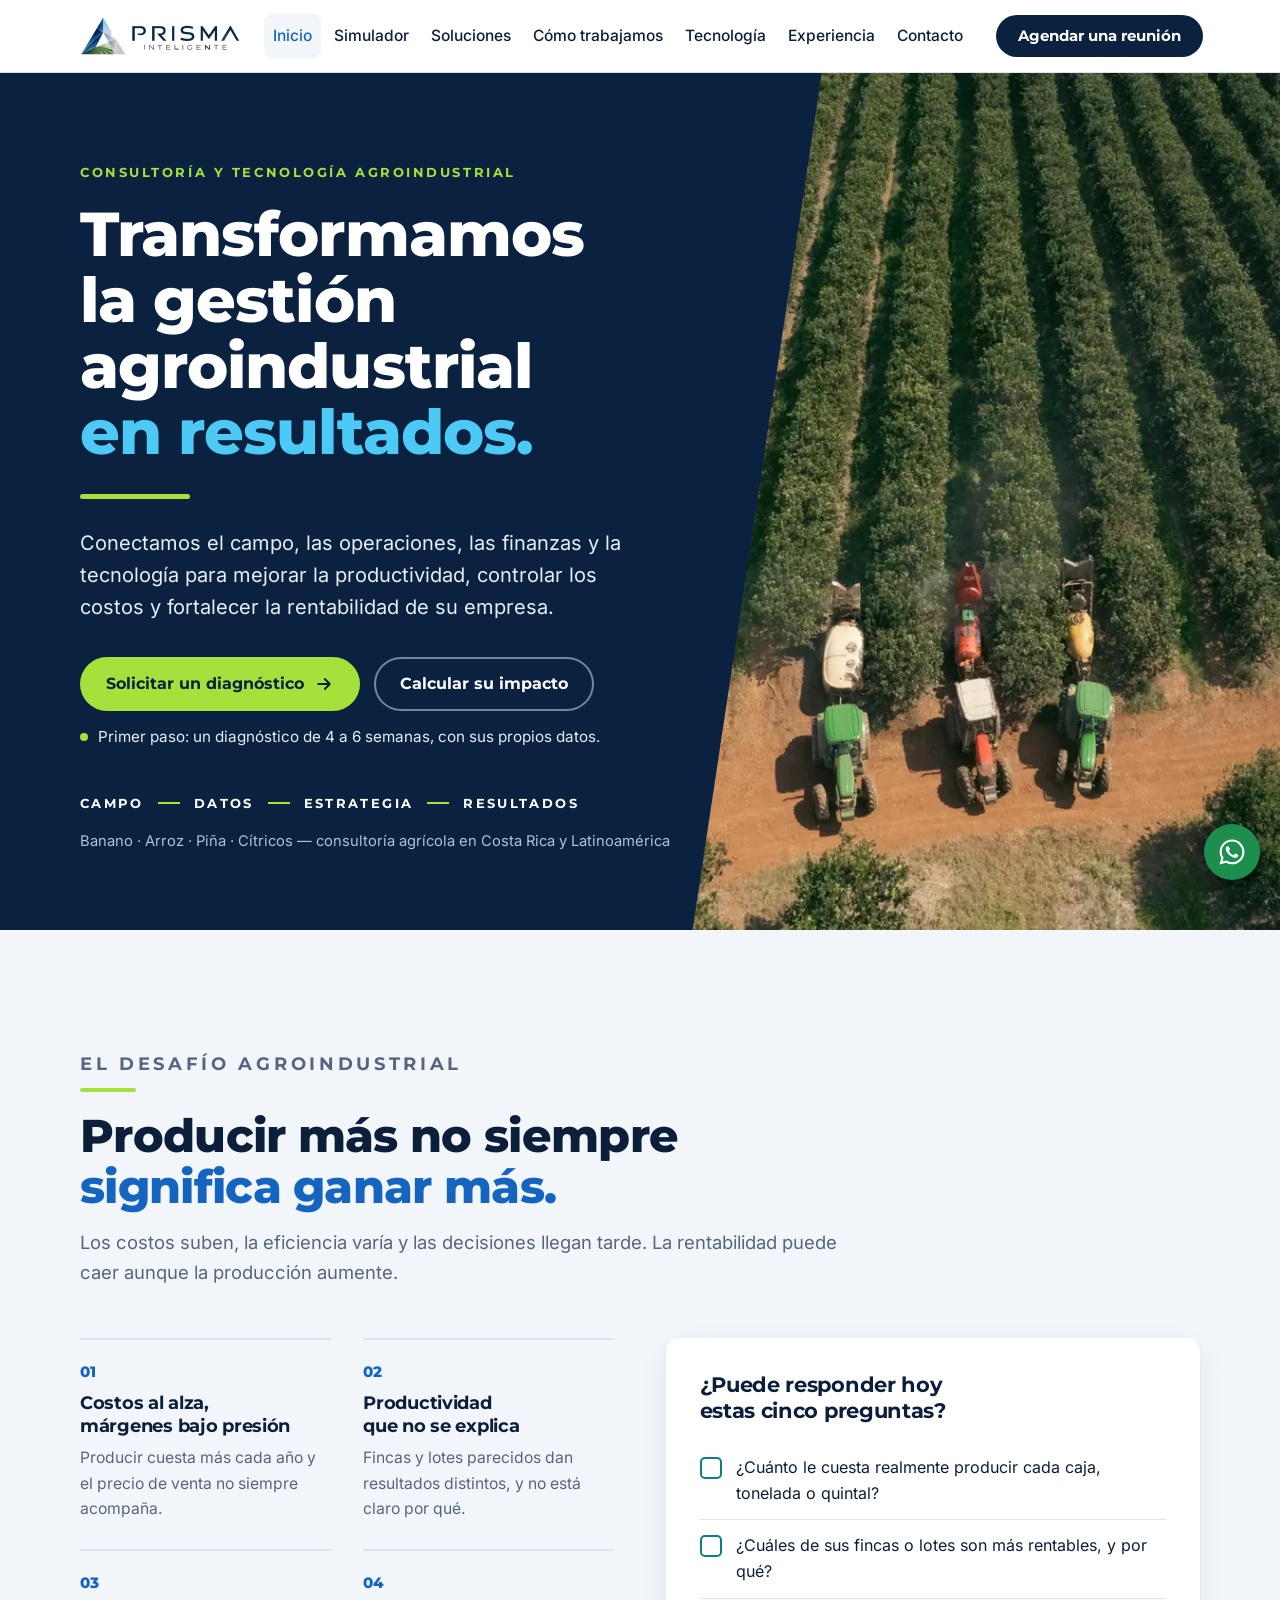
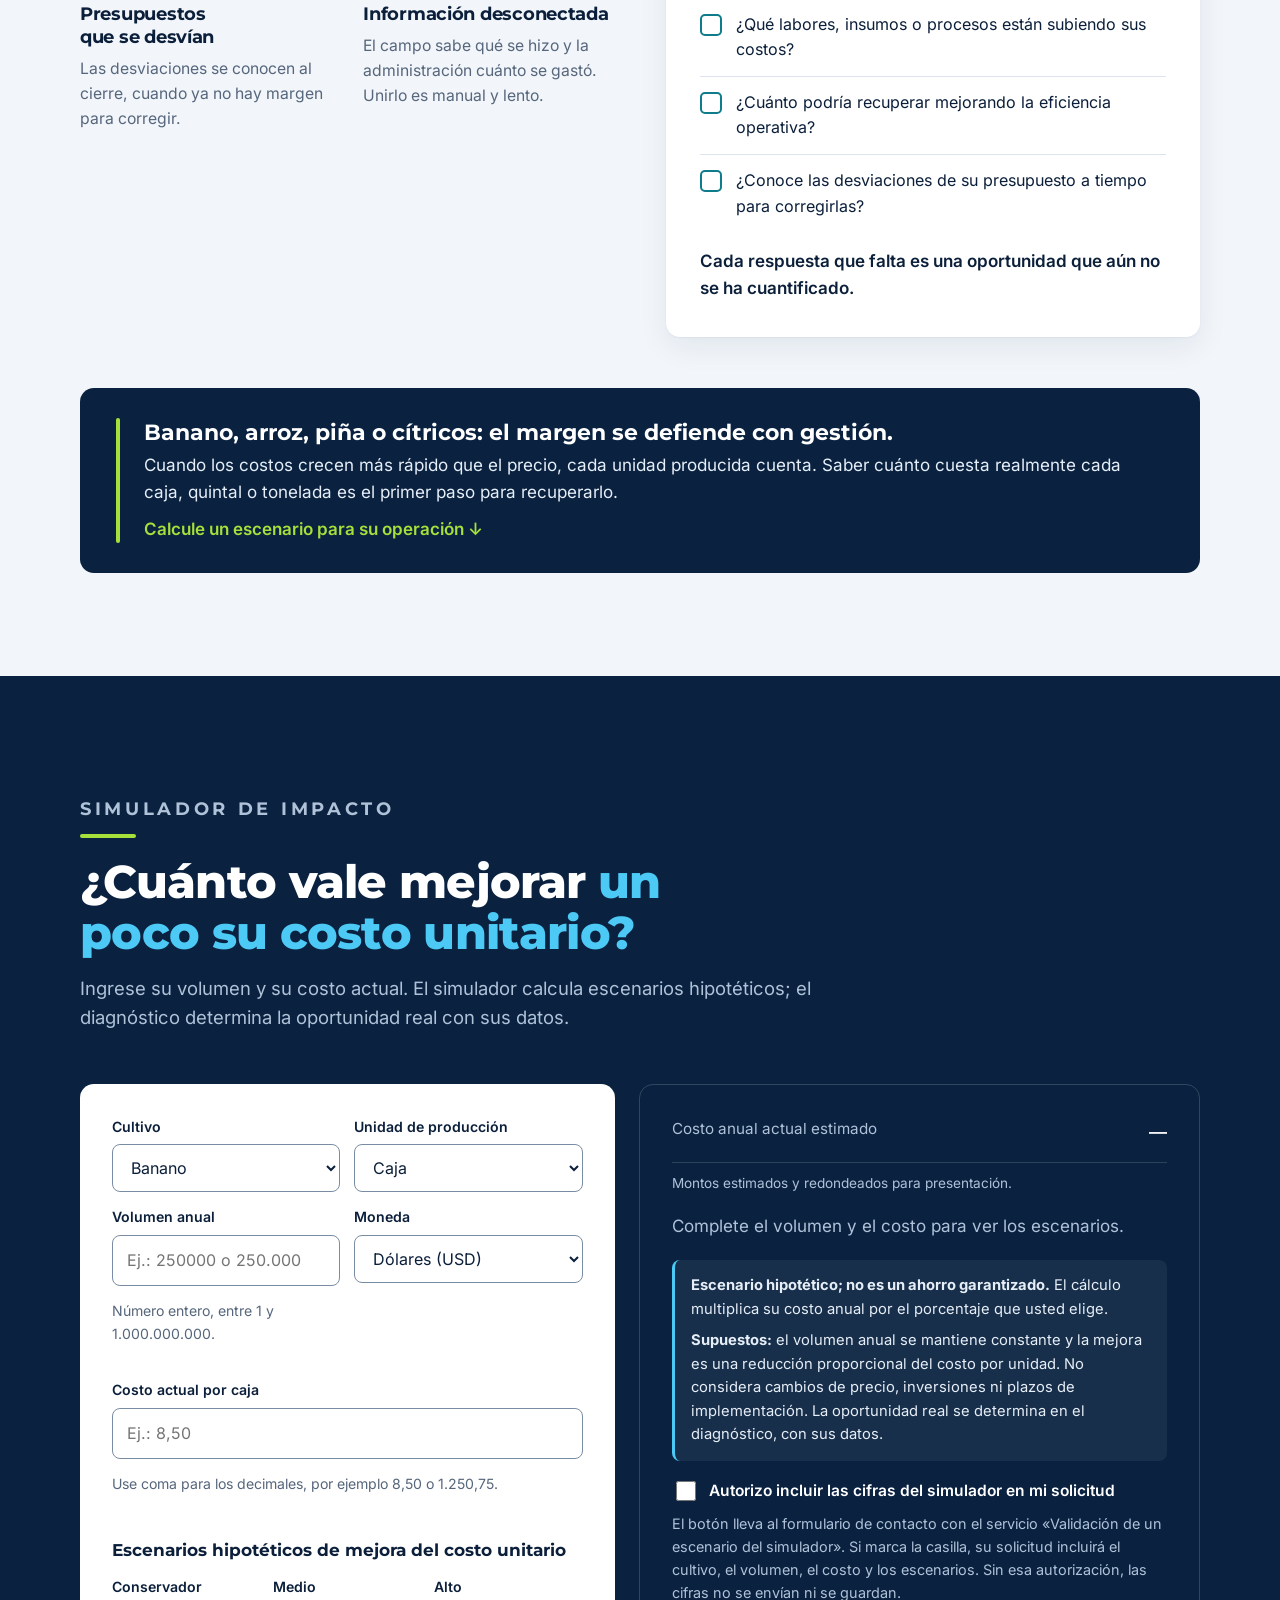
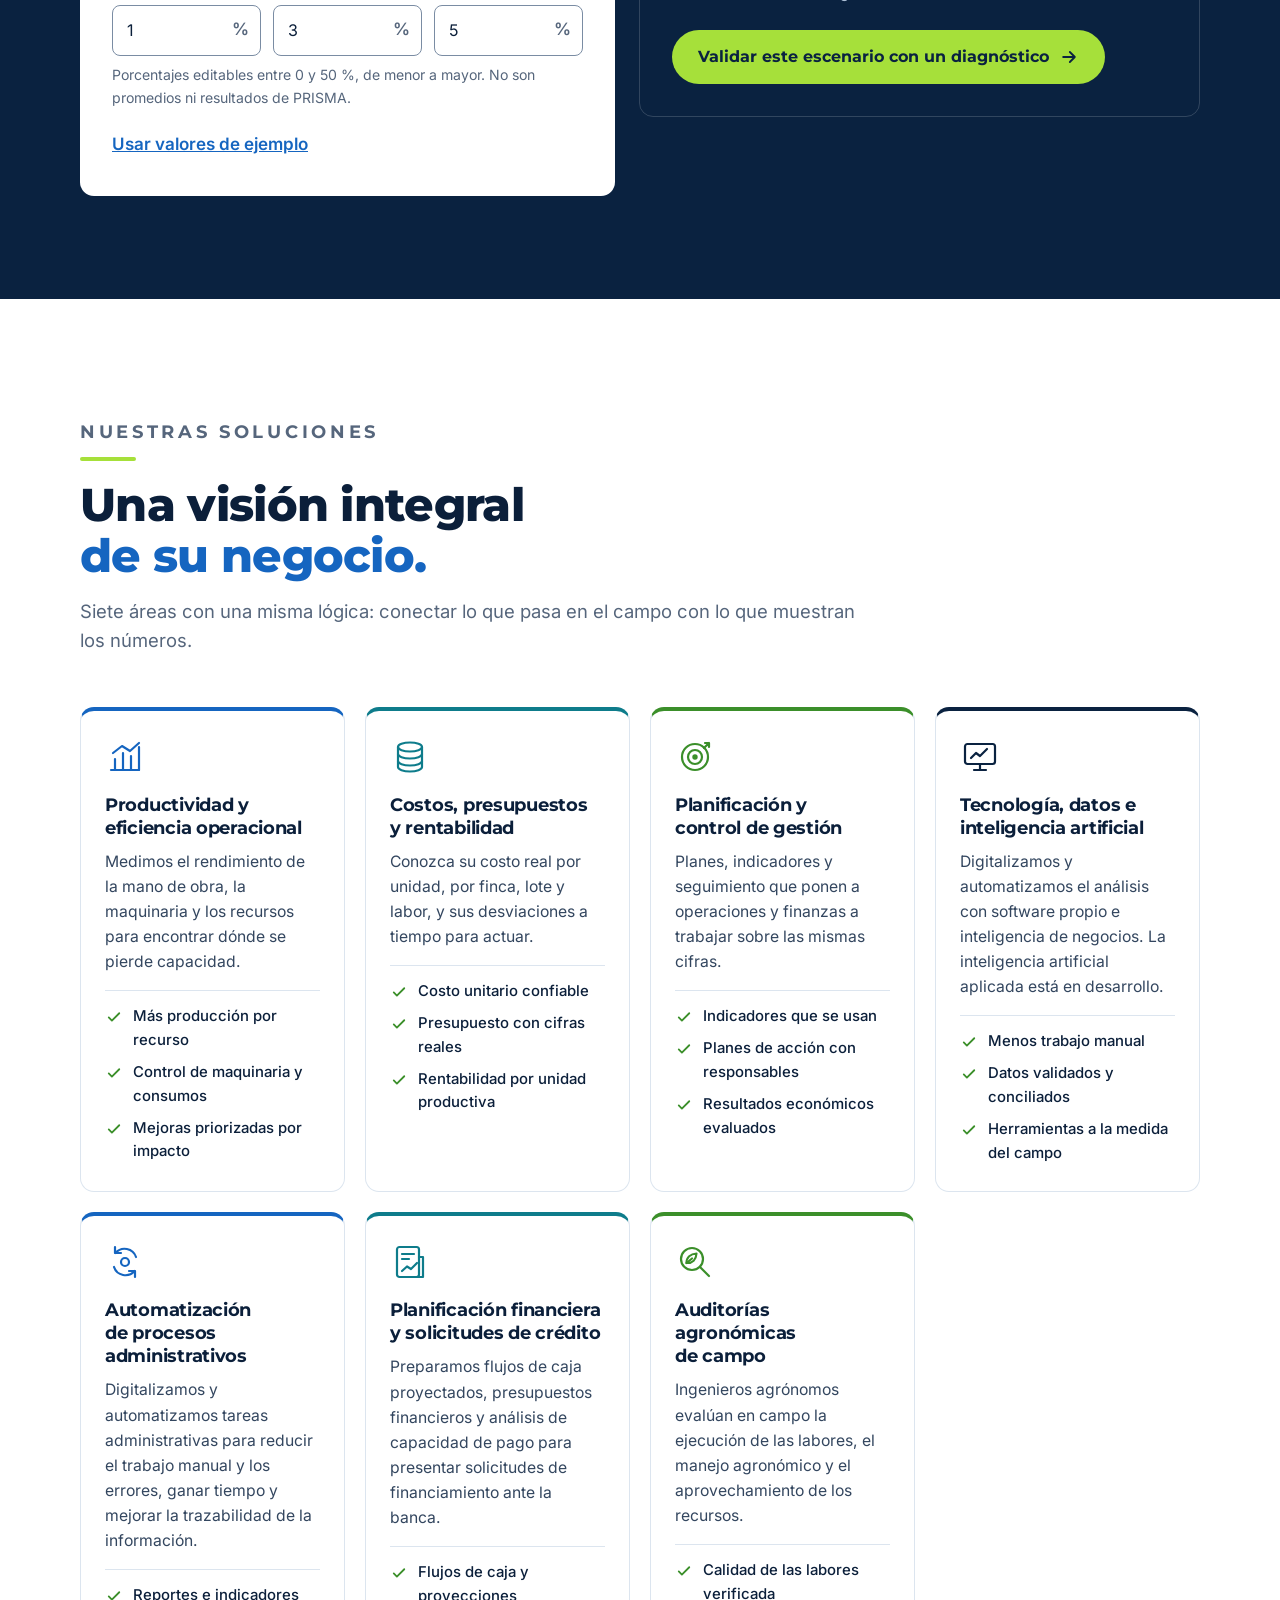
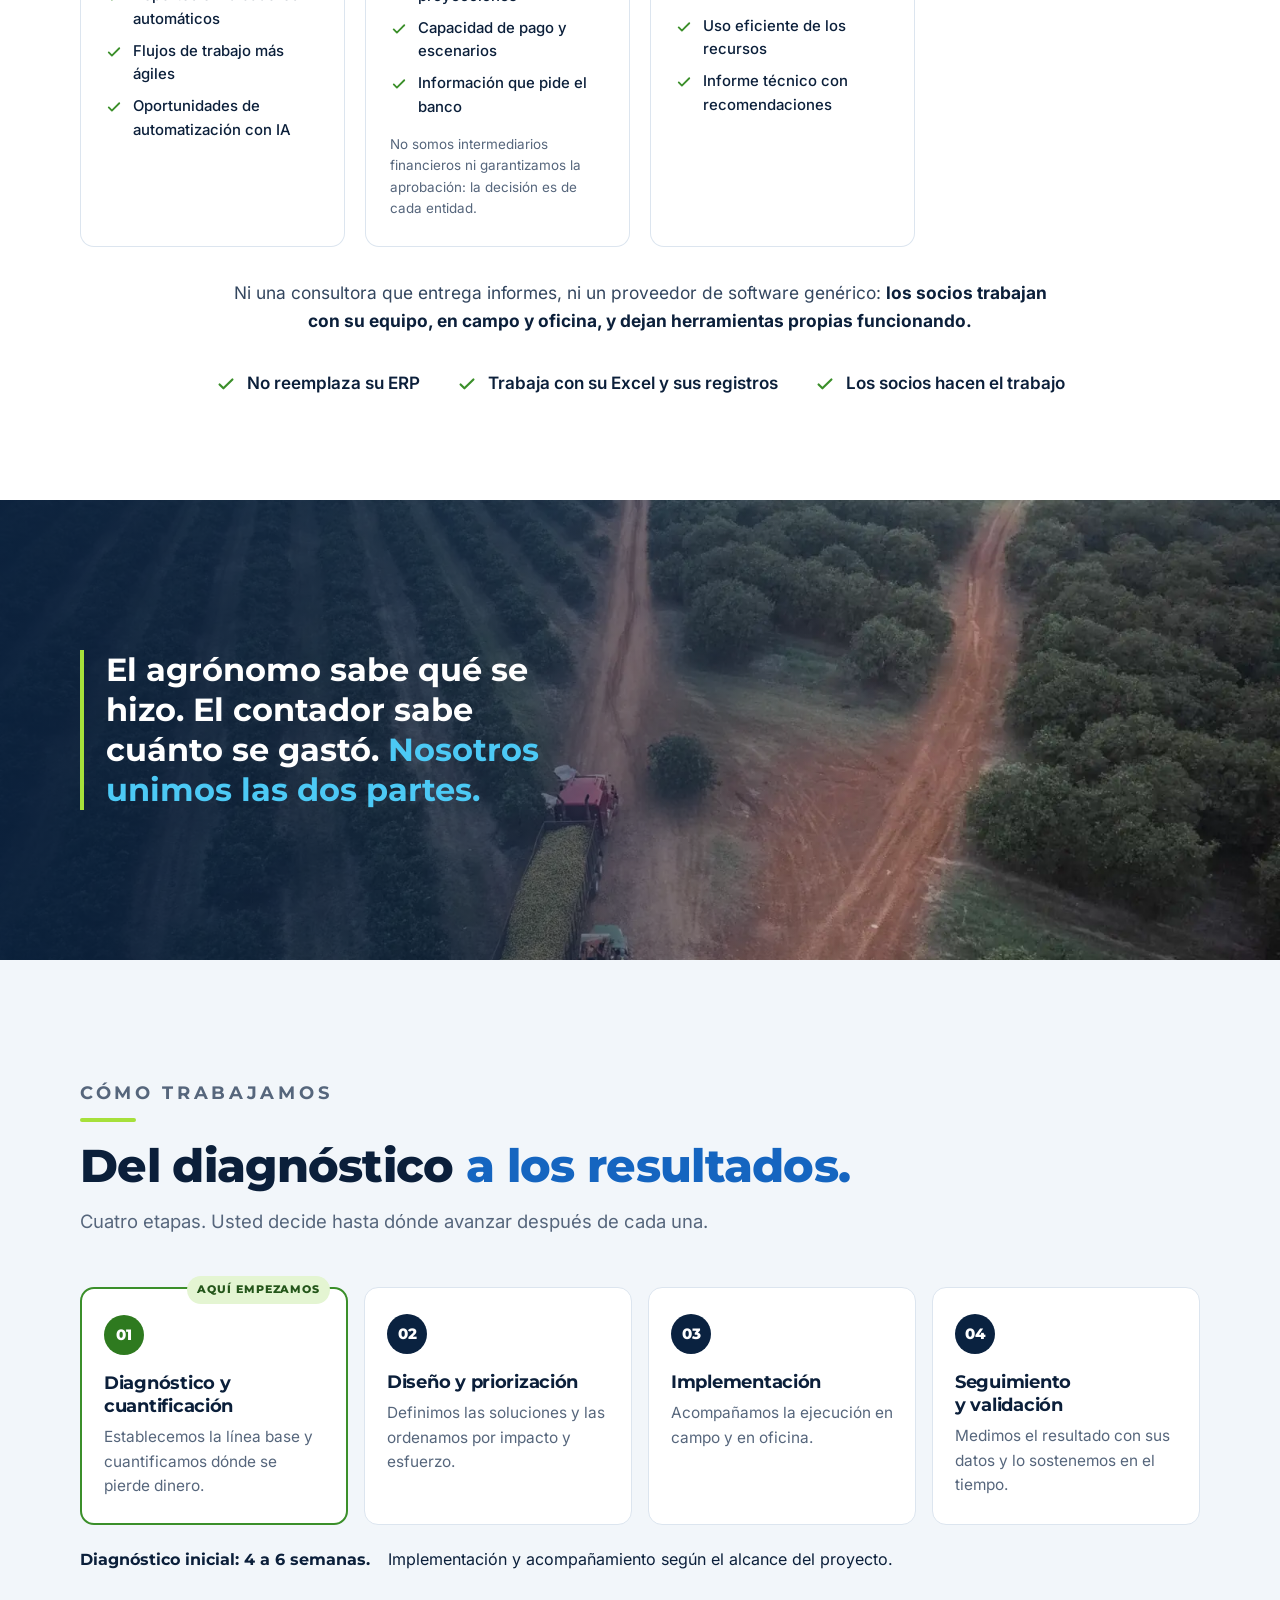
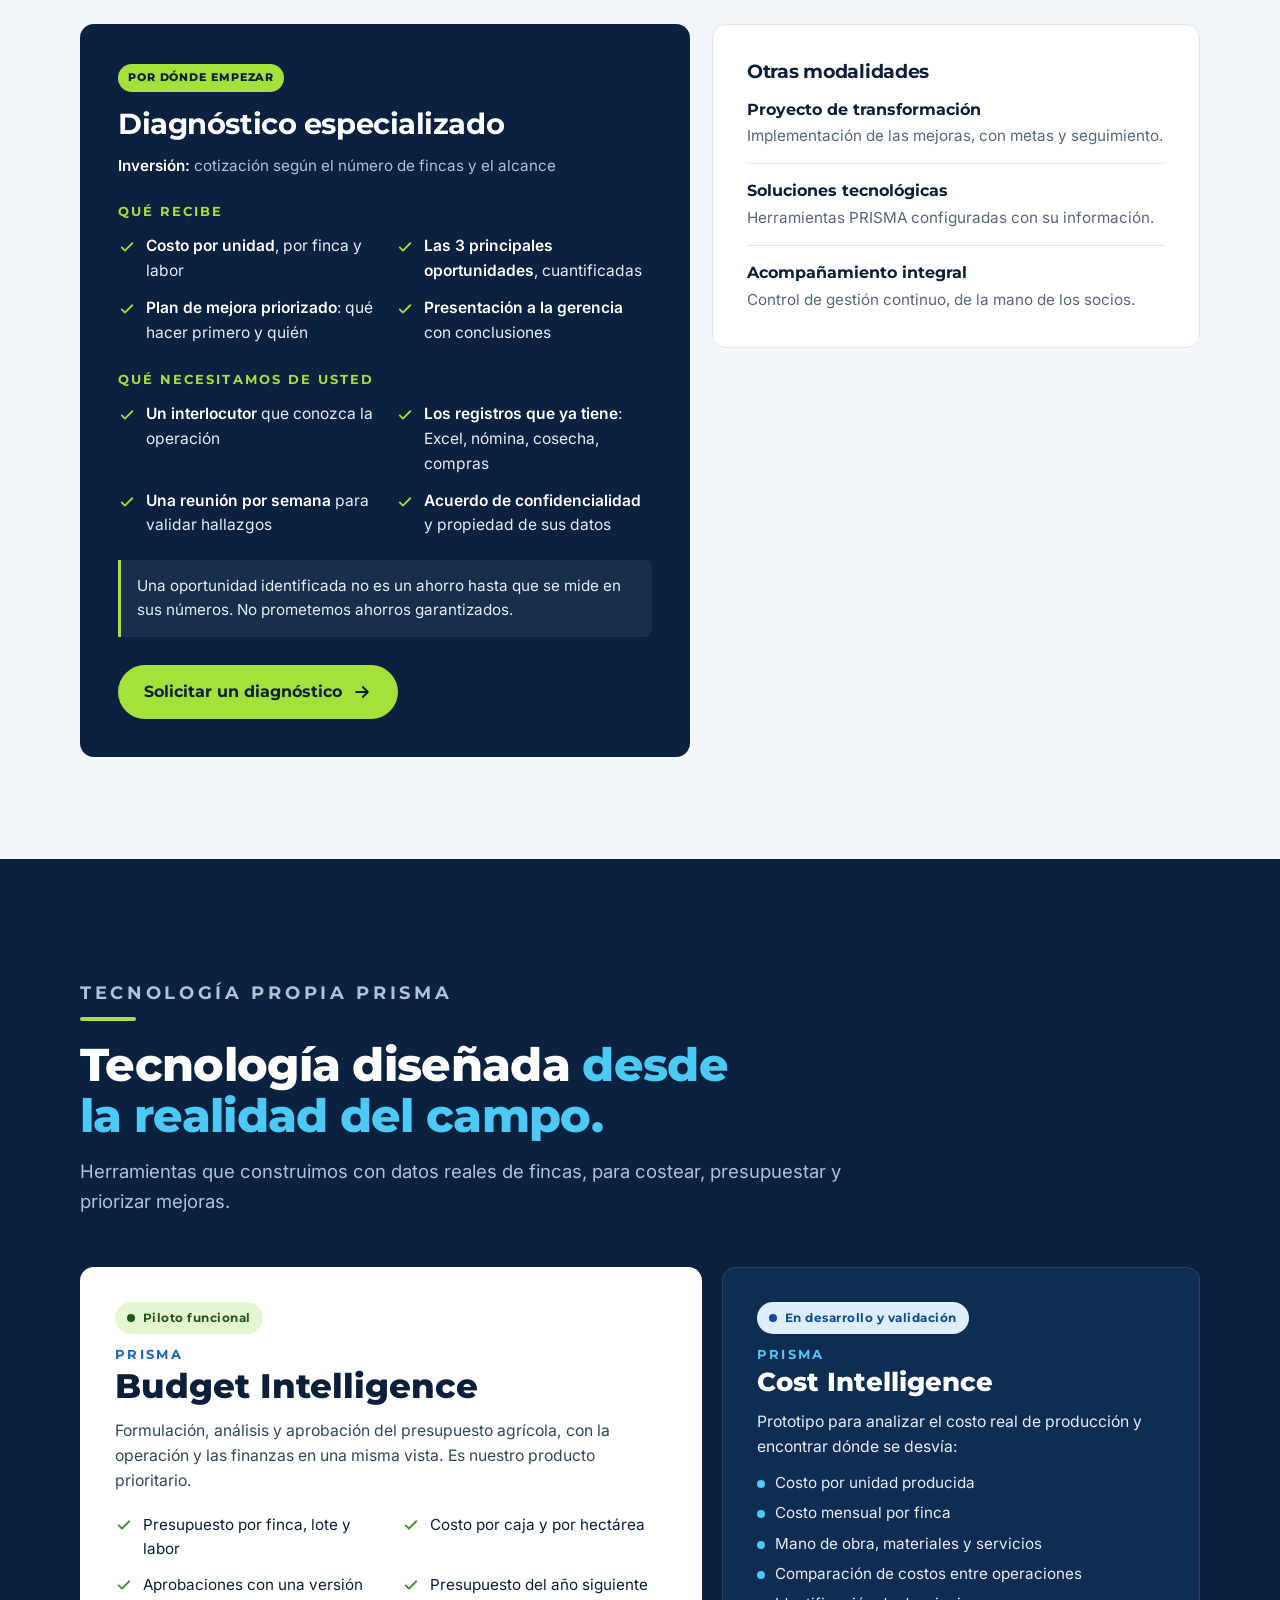
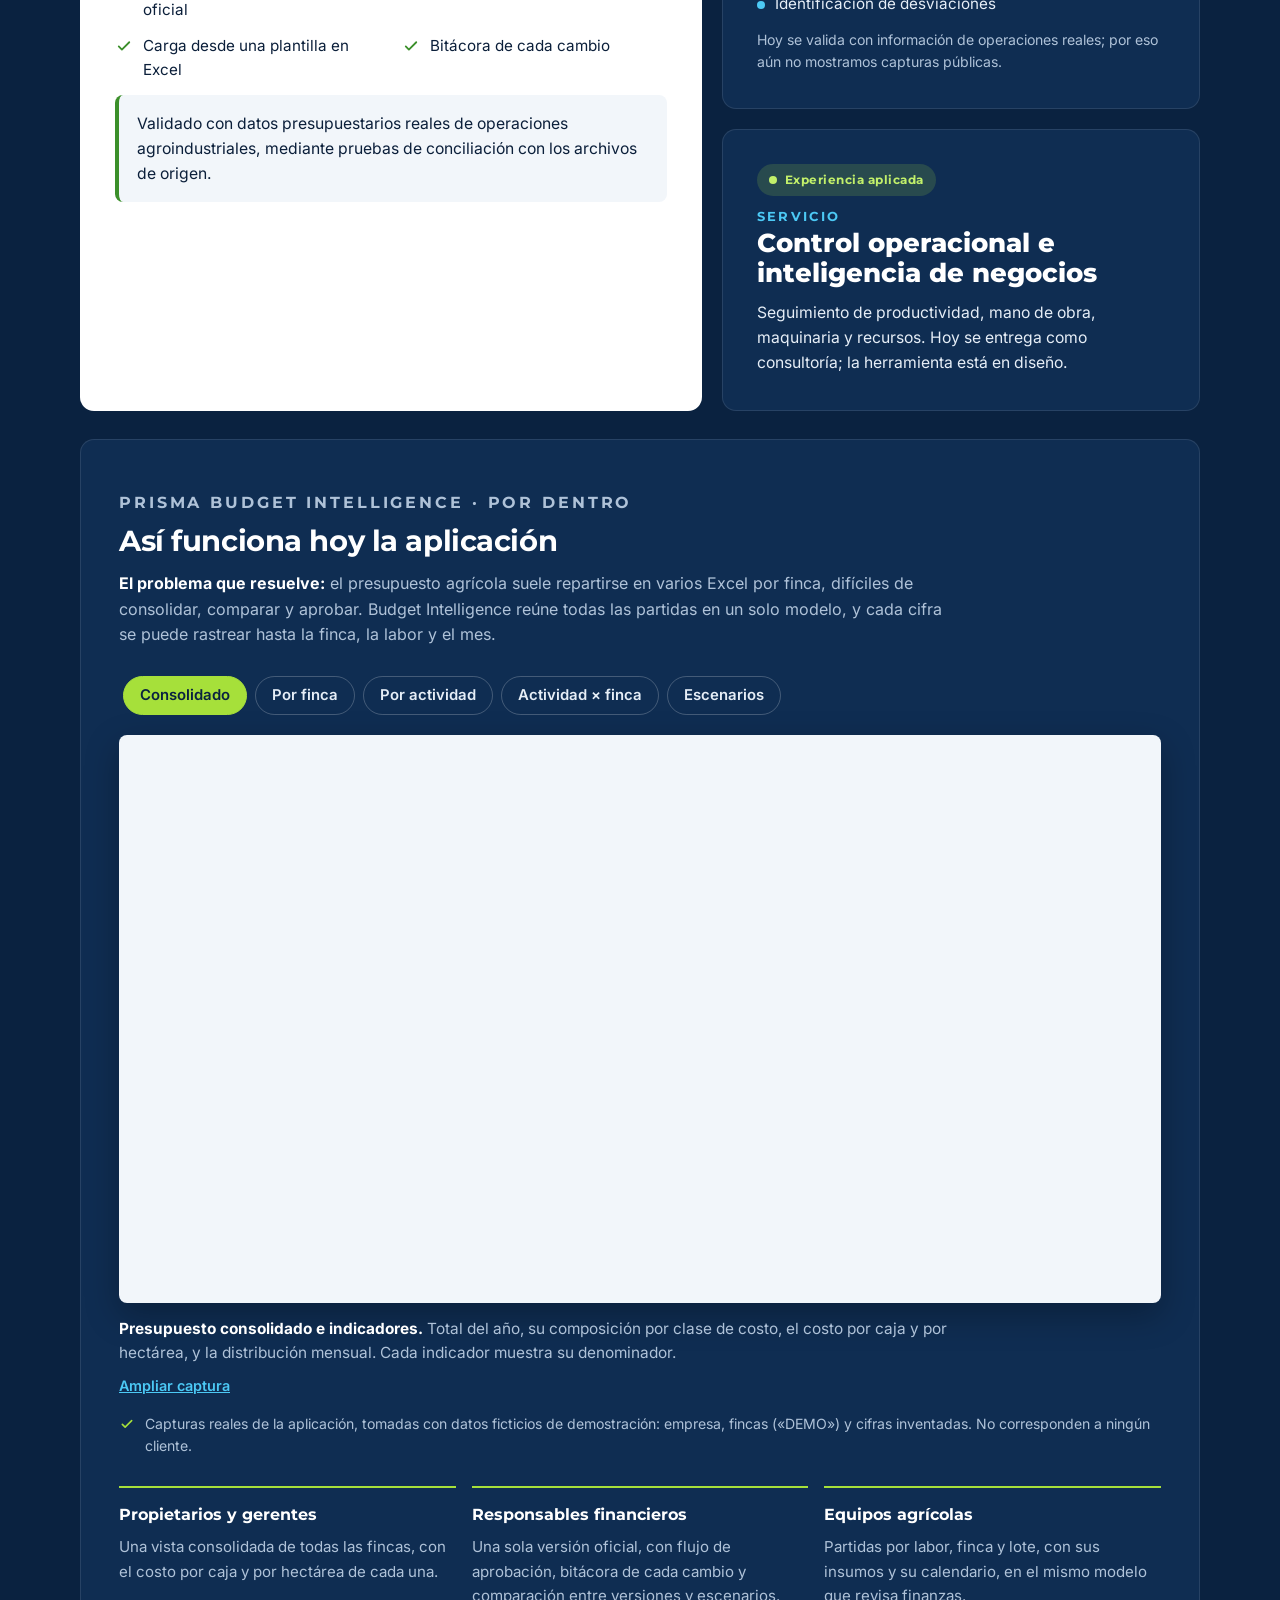
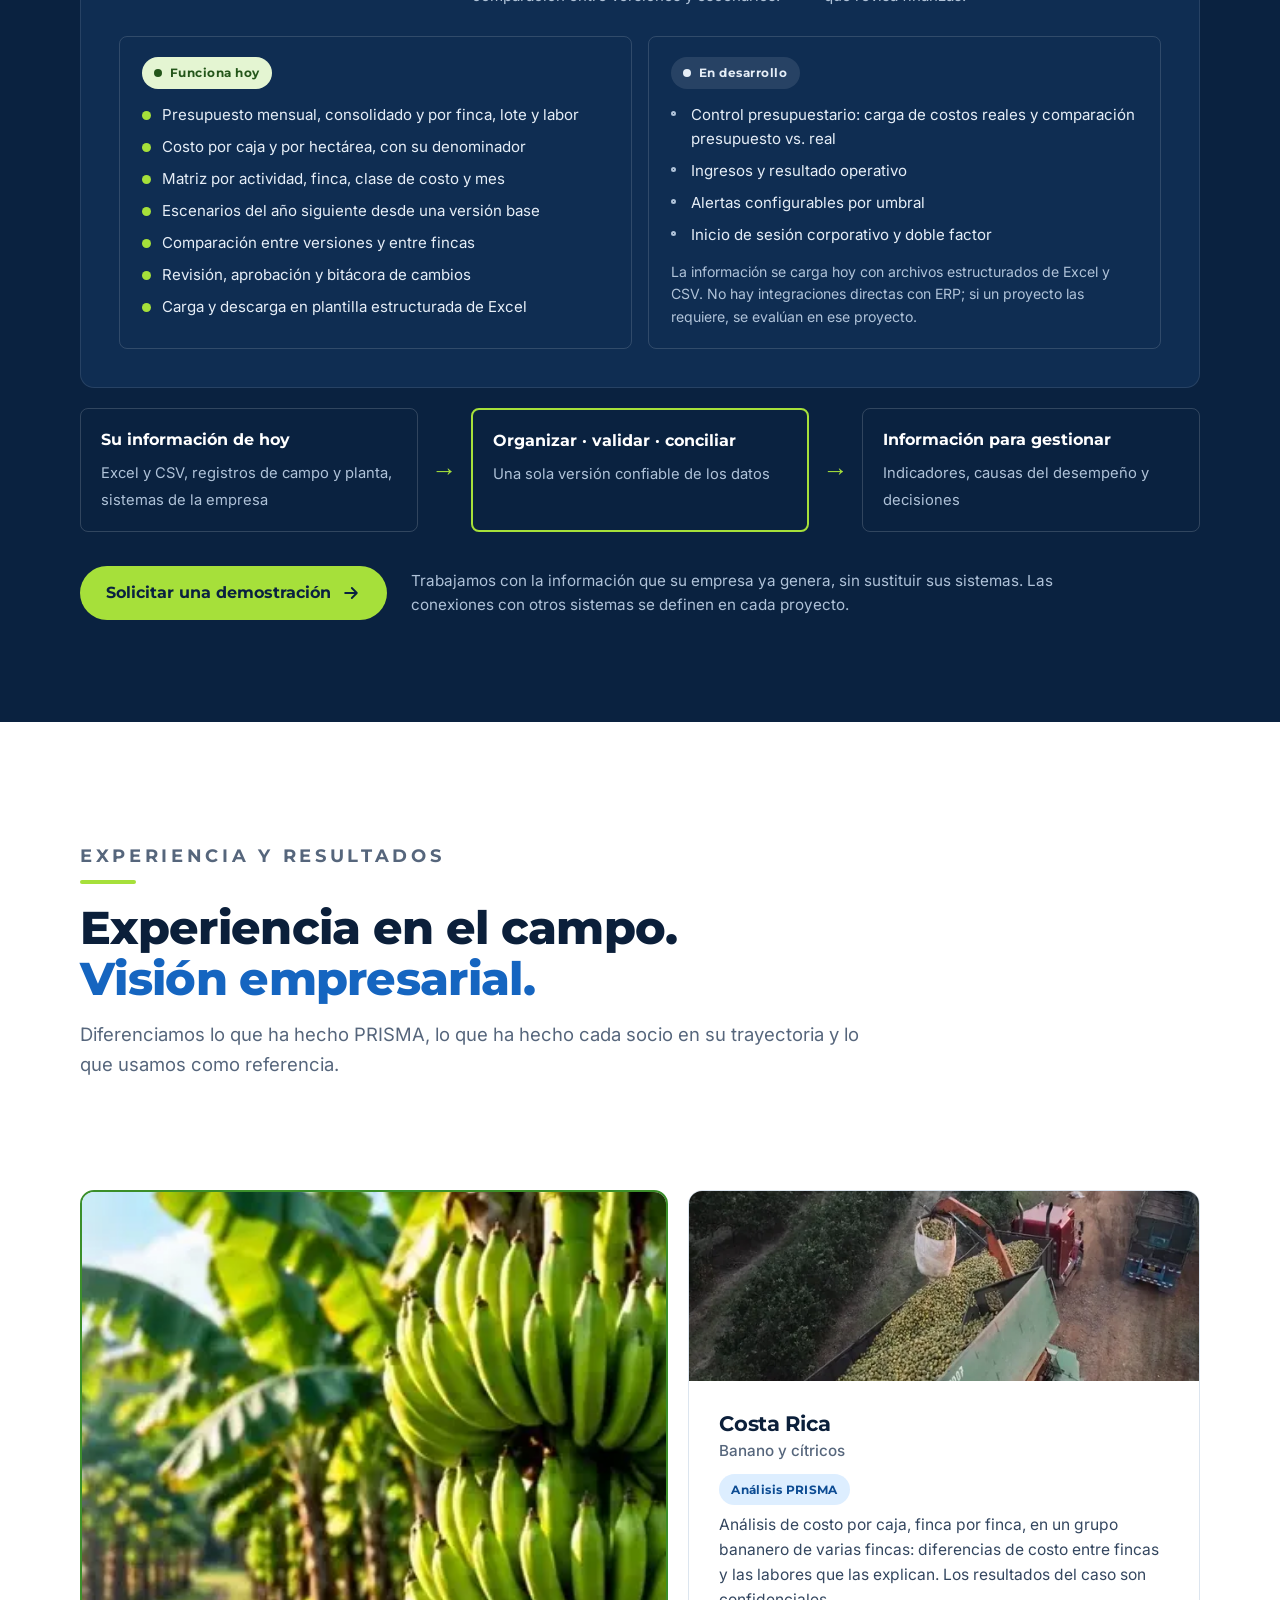
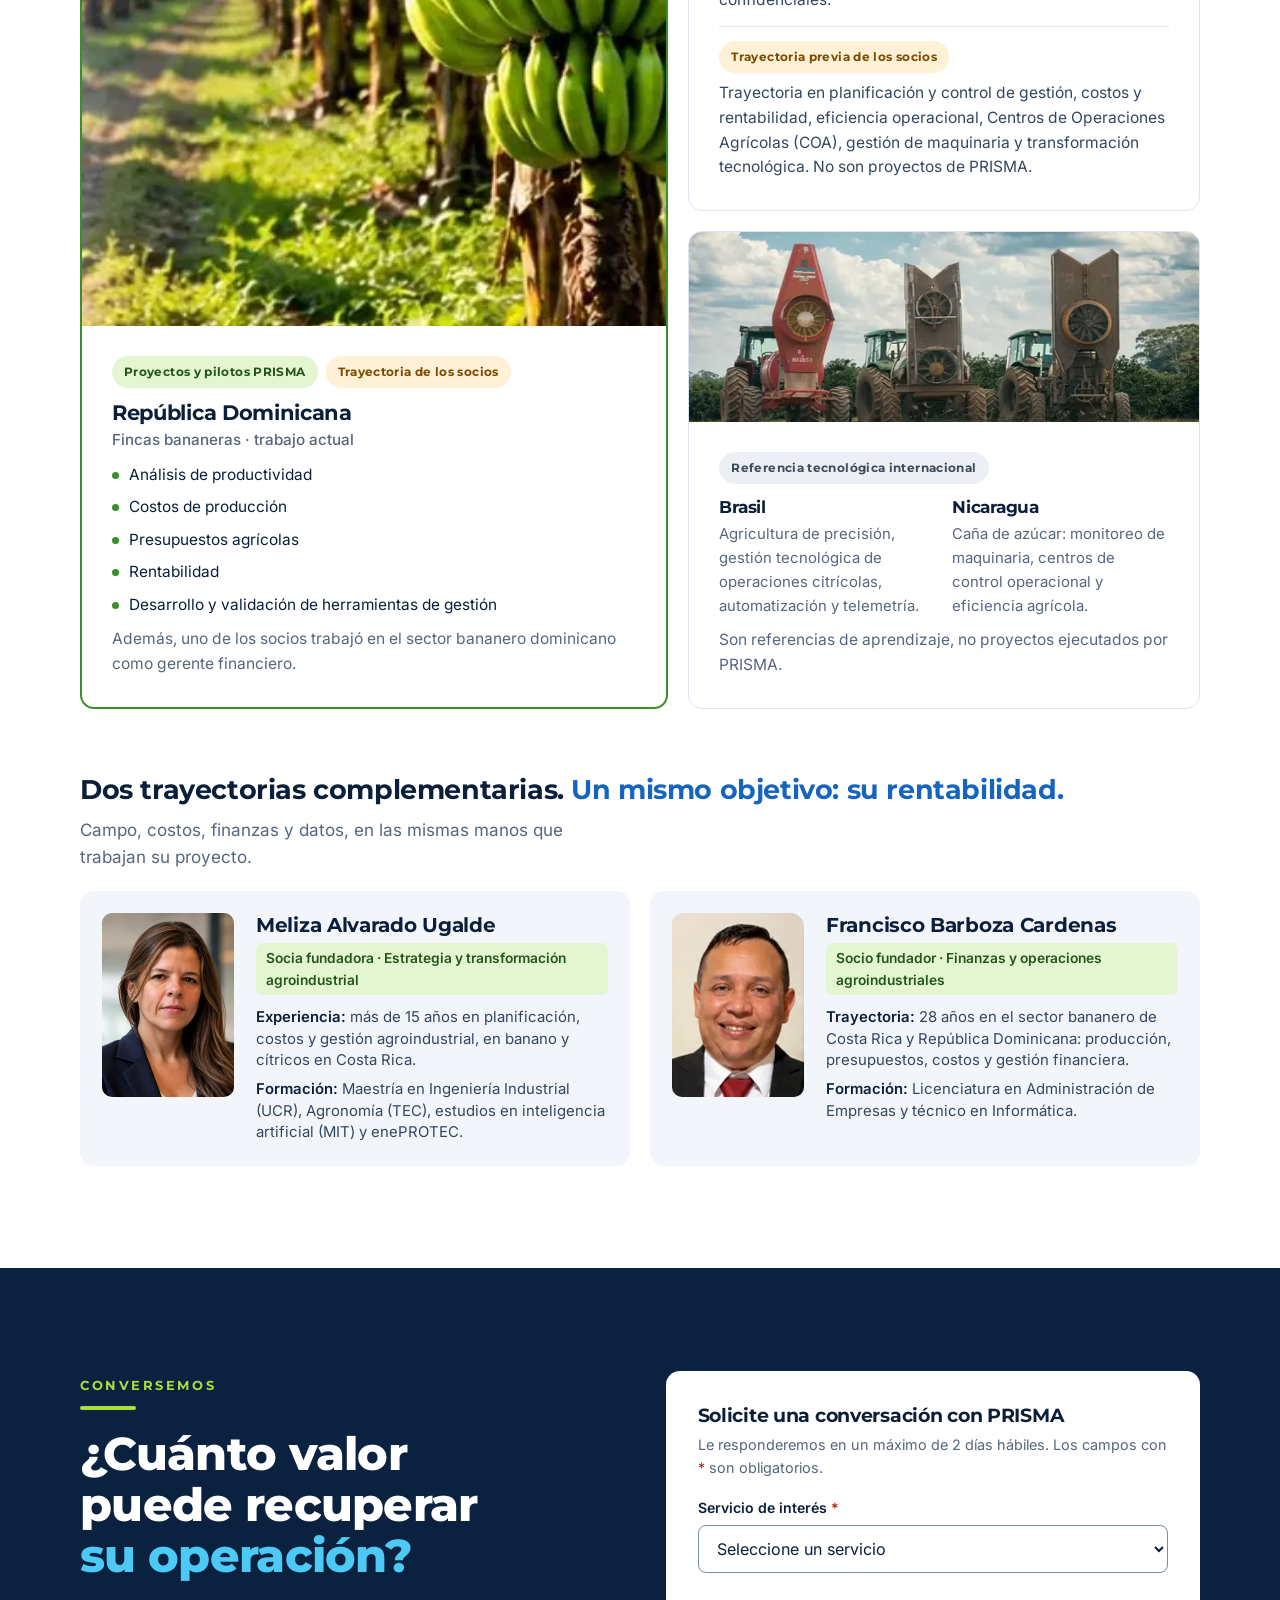
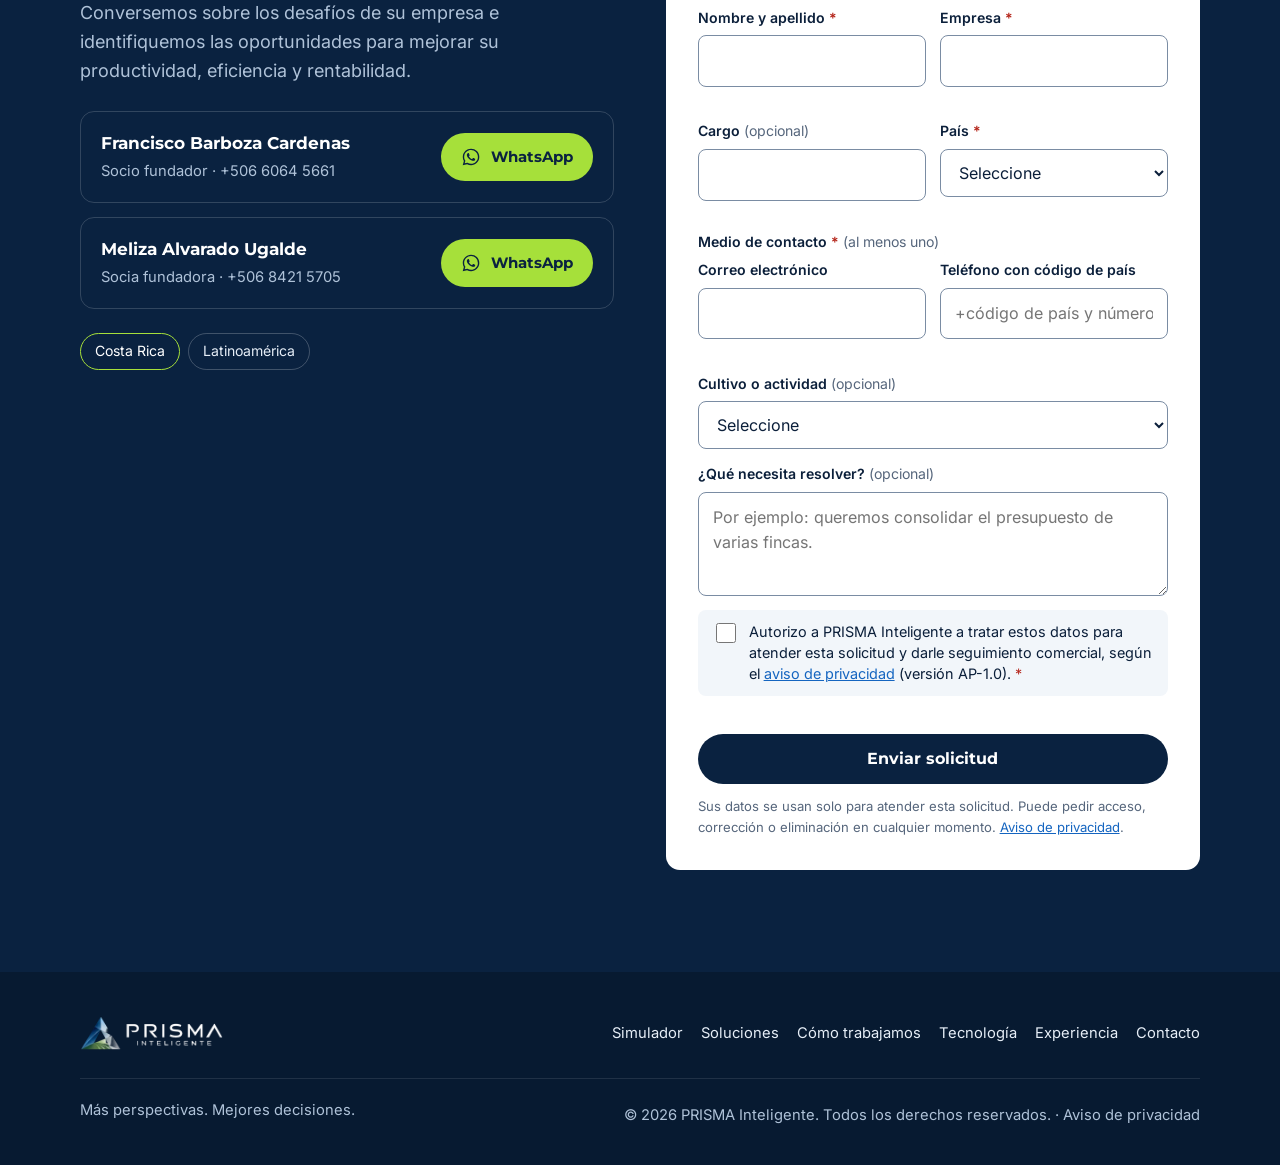
==== commit d64ff8a6: "Actualización comercial: tres servicios, cultivos, terminología mensual y cobertura - Servicios nuev" ====
--- a/index.html
+++ b/index.html
@@ -3,12 +3,12 @@
 <head>
 <meta charset="utf-8">
 <meta name="viewport" content="width=device-width, initial-scale=1">
-<title>PRISMA Inteligente | Consultoría agroindustrial en República Dominicana y Costa Rica</title>
-<meta name="description" content="Consultoría y tecnología agroindustrial para banano, arroz, piña y cítricos. Conectamos el campo, las operaciones y las finanzas para mejorar la productividad, controlar los costos y fortalecer la rentabilidad. República Dominicana, Costa Rica y Latinoamérica.">
+<title>PRISMA Inteligente | Consultoría agroindustrial en Costa Rica y Latinoamérica</title>
+<meta name="description" content="Consultoría y tecnología agroindustrial para banano, arroz, piña y cítricos. Conectamos el campo, las operaciones y las finanzas para mejorar la productividad, controlar los costos y fortalecer la rentabilidad. Costa Rica y Latinoamérica.">
 <meta name="theme-color" content="#0A2240">
 <!-- Verificación de Google Search Console: NO ELIMINAR en futuras versiones -->
 <meta name="google-site-verification" content="ICjwOiA93C5Jf4vbjh8DH8RtRimONuI6LFmUeSIjv4c" />
-<meta name="keywords" content="consultoría agroindustrial, consultoría agrícola República Dominicana, costos agrícolas, productividad agrícola, presupuestos agrícolas, control de gestión agroindustrial, software de gestión agroindustrial, inteligencia de negocios para agricultura, rentabilidad agrícola, transformación digital agroindustrial">
+<meta name="keywords" content="consultoría agroindustrial, consultoría agrícola Costa Rica, consultoría agrícola Latinoamérica, costos agrícolas, productividad agrícola, presupuestos agrícolas, control de gestión agroindustrial, software de gestión agroindustrial, inteligencia de negocios para agricultura, rentabilidad agrícola, transformación digital agroindustrial">
 <link rel="canonical" href="https://prismainteligente.com/">
 <meta property="og:type" content="website">
 <meta property="og:locale" content="es_LA">
@@ -33,8 +33,8 @@
   "name": "PRISMA Inteligente",
   "description": "Consultoría y tecnología agroindustrial: productividad, costos, presupuestos, control de gestión y rentabilidad.",
   "url": "https://prismainteligente.com/",
-  "areaServed": ["República Dominicana", "Costa Rica", "Latinoamérica"],
-  "knowsAbout": ["Consultoría agroindustrial", "Costos agrícolas", "Presupuestos agrícolas", "Productividad agrícola", "Control de gestión agroindustrial", "Inteligencia de negocios para agricultura"],
+  "areaServed": ["Costa Rica", "Latinoamérica"],
+  "knowsAbout": ["Consultoría agroindustrial", "Costos agrícolas", "Presupuestos agrícolas", "Productividad agrícola", "Control de gestión agroindustrial", "Inteligencia de negocios para agricultura", "Automatización de procesos administrativos", "Planificación financiera y solicitudes de crédito", "Auditorías agronómicas de campo"],
   "founder": [
     {"@type": "Person", "name": "Meliza Alvarado Ugalde"},
     {"@type": "Person", "name": "Francisco Barboza Cardenas"}
@@ -172,17 +172,18 @@
 /* 3. Soluciones */
 .areas{display:grid;grid-template-columns:repeat(4,minmax(0,1fr));gap:20px}
 .area{background:#fff;border:1px solid var(--line);border-top:4px solid var(--blue);border-radius:var(--r);padding:26px 24px;display:flex;flex-direction:column}
-.area:nth-child(2){border-top-color:var(--teal)}
-.area:nth-child(3){border-top-color:var(--green)}
-.area:nth-child(4){border-top-color:var(--navy)}
+.area:nth-child(4n+2){border-top-color:var(--teal)}
+.area:nth-child(4n+3){border-top-color:var(--green)}
+.area:nth-child(4n){border-top-color:var(--navy)}
 .area .ic{width:40px;height:40px;color:var(--blue);margin-bottom:16px}
-.area:nth-child(2) .ic{color:var(--teal)}
-.area:nth-child(3) .ic{color:var(--green)}
-.area:nth-child(4) .ic{color:var(--navy)}
+.area:nth-child(4n+2) .ic{color:var(--teal)}
+.area:nth-child(4n+3) .ic{color:var(--green)}
+.area:nth-child(4n) .ic{color:var(--navy)}
 .area p{margin-top:10px;font-size:.98rem}
 .area ul{margin-top:16px;padding-top:14px;border-top:1px solid var(--line);display:grid;gap:8px}
 .area li{display:flex;gap:10px;font-size:.93rem;color:var(--ink);font-weight:500}
 .area li svg{width:18px;height:18px;flex:none;margin-top:3px;color:var(--green)}
+.area .area-note{margin-top:14px;font-size:.84rem;color:var(--muted)}
 .assure{display:flex;flex-wrap:wrap;justify-content:center;gap:12px 36px;margin-top:36px;font-weight:600;color:var(--ink)}
 .assure li{display:flex;align-items:center;gap:10px}
 .assure svg{width:22px;height:22px;color:var(--green)}
@@ -496,6 +497,9 @@
   <symbol id="i-prod" viewBox="0 0 40 40"><g fill="none" stroke="currentColor" stroke-width="2.2" stroke-linecap="round" stroke-linejoin="round"><path d="M6 33h28"/><path d="M10 33V22M18 33V16M26 33V19M34 33V10"/><path d="M8 16l9-7 8 5 9-8"/></g></symbol>
   <symbol id="i-cost" viewBox="0 0 40 40"><g fill="none" stroke="currentColor" stroke-width="2.2" stroke-linecap="round"><ellipse cx="20" cy="10" rx="12" ry="4.5"/><path d="M8 10v7c0 2.5 5.4 4.5 12 4.5S32 19.5 32 17v-7"/><path d="M8 17v7c0 2.5 5.4 4.5 12 4.5S32 26.5 32 24v-7"/><path d="M8 24v6c0 2.5 5.4 4.5 12 4.5S32 32.5 32 30v-6"/></g></symbol>
   <symbol id="i-plan" viewBox="0 0 40 40"><g fill="none" stroke="currentColor" stroke-width="2.2" stroke-linecap="round" stroke-linejoin="round"><circle cx="20" cy="20" r="13"/><circle cx="20" cy="20" r="7"/><circle cx="20" cy="20" r="1.6" fill="currentColor"/><path d="M29 11l5-5M30 6h4v4"/></g></symbol>
+  <symbol id="i-auto" viewBox="0 0 40 40"><g fill="none" stroke="currentColor" stroke-width="2.2" stroke-linecap="round" stroke-linejoin="round"><path d="M31 15a12 12 0 0 0-20.5-4"/><path d="M10 5v6h6"/><path d="M9 25a12 12 0 0 0 20.5 4"/><path d="M30 35v-6h-6"/><circle cx="20" cy="20" r="4"/></g></symbol>
+  <symbol id="i-fin" viewBox="0 0 40 40"><g fill="none" stroke="currentColor" stroke-width="2.2" stroke-linecap="round" stroke-linejoin="round"><rect x="7" y="5" width="22" height="30" rx="2.5"/><path d="M12 12h12M12 17h7"/><path d="M12 29l5-4.5 4 2.5 6-6"/><path d="M29 15h4v20H13"/></g></symbol>
+  <symbol id="i-field" viewBox="0 0 40 40"><g fill="none" stroke="currentColor" stroke-width="2.2" stroke-linecap="round" stroke-linejoin="round"><circle cx="17" cy="17" r="11"/><path d="M25 25l9 9"/><path d="M11.5 21c0-5.5 4-9 10-9.5-.4 6-4 9.8-10 9.5z"/><path d="M11.5 21l5.5-4.5"/></g></symbol>
   <symbol id="i-tech" viewBox="0 0 40 40"><g fill="none" stroke="currentColor" stroke-width="2.2" stroke-linecap="round" stroke-linejoin="round"><rect x="5" y="7" width="30" height="20" rx="2.5"/><path d="M14 33h12M20 27v6"/><path d="M11 21l5-5 4 3 7-7"/></g></symbol>
 </svg>
 
@@ -537,7 +541,7 @@
       </div>
       <p class="first-step">Primer paso: un diagnóstico de 4 a 6 semanas, con sus propios datos.</p>
       <p class="axis"><span>CAMPO</span><span>DATOS</span><span>ESTRATEGIA</span><span>RESULTADOS</span></p>
-      <p class="region">Banano · Arroz · Piña · Cítricos — consultoría agrícola en República Dominicana, Costa Rica y Latinoamérica</p>
+      <p class="region">Banano · Arroz · Piña · Cítricos — consultoría agrícola en Costa Rica y Latinoamérica</p>
     </div>
     <div class="hero-photo">
       <picture><source media="(max-width:860px)" srcset="assets/portada-ancha-480.0790c49b9a.webp 480w, assets/portada-ancha-780.a079c60a94.webp 780w, assets/portada-ancha.4e7bde5c02.webp 1000w" sizes="100vw" width="1000" height="550"><img src="assets/portada.a93b07b147.webp" alt="Vista aérea de tres tractores con equipos de aplicación entrando a las hileras de una plantación" width="620" height="1158" fetchpriority="high"></picture>
@@ -595,7 +599,7 @@
       <form class="sim-form reveal" id="sim-form" novalidate>
         <div class="fields">
           <div class="field"><label for="s-cultivo">Cultivo</label>
-            <select id="s-cultivo"><option value="banano">Banano</option><option value="arroz">Arroz</option><option value="pina">Piña</option><option value="citricos">Cítricos</option><option value="otro">Otro</option></select></div>
+            <select id="s-cultivo"><option value="banano">Banano</option><option value="platano">Plátano</option><option value="arroz">Arroz</option><option value="pina">Piña</option><option value="citricos">Cítricos</option><option value="palma">Palma</option><option value="tuberculos">Tubérculos</option><option value="otro">Otro</option></select></div>
           <div class="field"><label for="s-unidad">Unidad de producción</label>
             <select id="s-unidad"><option value="caja">Caja</option><option value="quintal">Quintal</option><option value="tonelada">Tonelada</option><option value="kg">Kilogramo</option><option value="unidad">Unidad</option></select></div>
           <div class="field"><label for="s-volumen">Volumen anual</label>
@@ -647,7 +651,7 @@
     <div class="head reveal">
       <p class="kicker">Nuestras soluciones</p>
       <h2 id="soluciones-title">Una visión integral <span class="accent">de su negocio.</span></h2>
-      <p>Cuatro áreas con una misma lógica: conectar lo que pasa en el campo con lo que muestran los números.</p>
+      <p>Siete áreas con una misma lógica: conectar lo que pasa en el campo con lo que muestran los números.</p>
     </div>
     <div class="areas">
       <article class="area reveal">
@@ -690,6 +694,37 @@
           <li><svg aria-hidden="true"><use href="#i-check"/></svg>Herramientas a la medida del campo</li>
         </ul>
       </article>
+      <article class="area reveal">
+        <svg class="ic" aria-hidden="true"><use href="#i-auto"/></svg>
+        <h3>Automatización de procesos administrativos</h3>
+        <p>Digitalizamos y automatizamos tareas administrativas para reducir el trabajo manual y los errores, ganar tiempo y mejorar la trazabilidad de la información.</p>
+        <ul>
+          <li><svg aria-hidden="true"><use href="#i-check"/></svg>Reportes e indicadores automáticos</li>
+          <li><svg aria-hidden="true"><use href="#i-check"/></svg>Flujos de trabajo más ágiles</li>
+          <li><svg aria-hidden="true"><use href="#i-check"/></svg>Oportunidades de automatización con IA</li>
+        </ul>
+      </article>
+      <article class="area reveal">
+        <svg class="ic" aria-hidden="true"><use href="#i-fin"/></svg>
+        <h3>Planificación financiera y solicitudes de crédito</h3>
+        <p>Preparamos flujos de caja proyectados, presupuestos financieros y análisis de capacidad de pago para presentar solicitudes de financiamiento ante la banca.</p>
+        <ul>
+          <li><svg aria-hidden="true"><use href="#i-check"/></svg>Flujos de caja y proyecciones</li>
+          <li><svg aria-hidden="true"><use href="#i-check"/></svg>Capacidad de pago y escenarios</li>
+          <li><svg aria-hidden="true"><use href="#i-check"/></svg>Información que pide el banco</li>
+        </ul>
+        <p class="area-note">No somos intermediarios financieros ni garantizamos la aprobación: la decisión es de cada entidad.</p>
+      </article>
+      <article class="area reveal">
+        <svg class="ic" aria-hidden="true"><use href="#i-field"/></svg>
+        <h3>Auditorías agronómicas de campo</h3>
+        <p>Ingenieros agrónomos evalúan en campo la ejecución de las labores, el manejo agronómico y el aprovechamiento de los recursos.</p>
+        <ul>
+          <li><svg aria-hidden="true"><use href="#i-check"/></svg>Calidad de las labores verificada</li>
+          <li><svg aria-hidden="true"><use href="#i-check"/></svg>Uso eficiente de los recursos</li>
+          <li><svg aria-hidden="true"><use href="#i-check"/></svg>Informe técnico con recomendaciones</li>
+        </ul>
+      </article>
     </div>
     <p class="diff reveal">Ni una consultora que entrega informes, ni un proveedor de software genérico: <strong>los socios trabajan con su equipo, en campo y oficina, y dejan herramientas propias funcionando.</strong></p>
     <ul class="assure reveal">
@@ -786,7 +821,7 @@
         <p>Prototipo para analizar el costo real de producción y encontrar dónde se desvía:</p>
         <ul class="ci-list">
           <li>Costo por unidad producida</li>
-          <li>Costos por finca y por período</li>
+          <li>Costo mensual por finca</li>
           <li>Mano de obra, materiales y servicios</li>
           <li>Comparación de costos entre operaciones</li>
           <li>Identificación de desviaciones</li>
@@ -804,7 +839,7 @@
       <div class="sc-head">
         <p class="sc-kicker">PRISMA Budget Intelligence · por dentro</p>
         <h3 id="sc-title">Así funciona hoy la aplicación</h3>
-        <p><b>El problema que resuelve:</b> el presupuesto agrícola suele repartirse en varios Excel por finca, difíciles de consolidar, comparar y aprobar. Budget Intelligence reúne todas las partidas en un solo modelo, y cada cifra se puede rastrear hasta la finca, la labor y el período.</p>
+        <p><b>El problema que resuelve:</b> el presupuesto agrícola suele repartirse en varios Excel por finca, difíciles de consolidar, comparar y aprobar. Budget Intelligence reúne todas las partidas en un solo modelo, y cada cifra se puede rastrear hasta la finca, la labor y el mes.</p>
       </div>
       <div class="sc-tabs" role="tablist" aria-label="Vistas de PRISMA Budget Intelligence">
         <button type="button" role="tab" id="bt-consolidado" aria-controls="bp-consolidado" aria-selected="true">Consolidado</button>
@@ -816,7 +851,7 @@
       <div class="sc-panel" role="tabpanel" id="bp-consolidado" aria-labelledby="bt-consolidado" tabindex="0">
         <figure>
           <div class="sc-frame"><img src="img/bi-consolidado-1400.webp" srcset="img/bi-consolidado-760.webp 760w, img/bi-consolidado-1400.webp 1400w" sizes="(max-width:600px) calc(100vw - 94px), (max-width:1279px) calc(100vw - 140px), 1020px" width="1400" height="748" loading="lazy" decoding="async" alt="Captura de PRISMA Budget Intelligence: presupuesto consolidado e indicadores, con datos ficticios de demostración."></div>
-          <figcaption><b>Presupuesto consolidado e indicadores.</b> Total del año, su composición por clase de costo, el costo por caja y por hectárea, y la distribución por período. Cada indicador muestra su denominador.</figcaption>
+          <figcaption><b>Presupuesto consolidado e indicadores.</b> Total del año, su composición por clase de costo, el costo por caja y por hectárea, y la distribución mensual. Cada indicador muestra su denominador.</figcaption>
           <a class="sc-zoom" href="img/bi-consolidado-1400.webp" target="_blank" rel="noopener">Ampliar captura<span class="sr"> (se abre en una pestaña nueva)</span></a>
         </figure>
       </div>
@@ -837,7 +872,7 @@
       <div class="sc-panel" role="tabpanel" id="bp-matriz" aria-labelledby="bt-matriz" tabindex="0" hidden>
         <figure>
           <div class="sc-frame"><img src="img/bi-matriz-1400.webp" srcset="img/bi-matriz-760.webp 760w, img/bi-matriz-1400.webp 1400w" sizes="(max-width:600px) calc(100vw - 94px), (max-width:1279px) calc(100vw - 140px), 1020px" width="1400" height="698" loading="lazy" decoding="async" alt="Captura de PRISMA Budget Intelligence: matriz presupuestaria, con datos ficticios de demostración."></div>
-          <figcaption><b>Matriz presupuestaria.</b> Cada actividad en cada finca, en una sola tabla. Filas y columnas se eligen: finca, lote, actividad, clase de costo o período.</figcaption>
+          <figcaption><b>Matriz presupuestaria.</b> Cada actividad en cada finca, en una sola tabla. Filas y columnas se eligen: finca, lote, actividad, clase de costo o mes.</figcaption>
           <a class="sc-zoom" href="img/bi-matriz-1400.webp" target="_blank" rel="noopener">Ampliar captura<span class="sr"> (se abre en una pestaña nueva)</span></a>
         </figure>
       </div>
@@ -859,9 +894,9 @@
       <div class="sc-status">
         <div class="ok"><h4><span class="status s-pilot">Funciona hoy</span></h4>
           <ul>
-            <li>Presupuesto consolidado y por finca, lote, labor y período</li>
+            <li>Presupuesto mensual, consolidado y por finca, lote y labor</li>
             <li>Costo por caja y por hectárea, con su denominador</li>
-            <li>Matriz por actividad, finca, clase de costo y período</li>
+            <li>Matriz por actividad, finca, clase de costo y mes</li>
             <li>Escenarios del año siguiente desde una versión base</li>
             <li>Comparación entre versiones y entre fincas</li>
             <li>Revisión, aprobación y bitácora de cambios</li>
@@ -999,7 +1034,7 @@
         </div>
       </div>
       <ul class="regions" aria-label="Presencia regional">
-        <li>República Dominicana</li><li>Costa Rica</li><li>Latinoamérica</li>
+        <li>Costa Rica</li><li>Latinoamérica</li>
       </ul>
     </div>
 
@@ -1024,6 +1059,9 @@
             <option value="PRISMA Budget Intelligence" data-key="budget">PRISMA Budget Intelligence</option>
             <option value="PRISMA Cost Intelligence" data-key="cost">PRISMA Cost Intelligence</option>
             <option value="Consultoría agroindustrial" data-key="consultoria">Consultoría agroindustrial</option>
+            <option value="Automatización de procesos administrativos" data-key="automatizacion">Automatización de procesos administrativos</option>
+            <option value="Planificación financiera y solicitudes de crédito" data-key="financiera">Planificación financiera y solicitudes de crédito</option>
+            <option value="Auditorías agronómicas de campo" data-key="auditoria">Auditorías agronómicas de campo</option>
             <option value="Validación de un escenario del simulador" data-key="simulador">Validación de un escenario del simulador</option>
             <option value="Otros servicios" data-key="otros">Otros servicios</option>
           </select><span class="err" id="e-servicio" aria-live="polite"></span></div>
@@ -1041,7 +1079,7 @@
           <span class="err" id="e-contacto" aria-live="polite"></span>
         </fieldset>
         <div class="field full"><label for="f-cultivo">Cultivo o actividad <span class="opt">(opcional)</span></label>
-          <select id="f-cultivo" name="cultivo"><option value="">Seleccione</option><option>Banano</option><option>Arroz</option><option>Piña</option><option>Cítricos</option><option>Caña de azúcar</option><option>Otros cultivos</option><option>Otras actividades agroindustriales</option></select></div>
+          <select id="f-cultivo" name="cultivo"><option value="">Seleccione</option><option>Banano</option><option>Plátano</option><option>Arroz</option><option>Piña</option><option>Cítricos</option><option>Caña de azúcar</option><option>Palma</option><option>Tubérculos</option><option>Otros cultivos</option><option>Otras actividades agroindustriales</option></select></div>
         <div class="field full"><label for="f-necesidad">¿Qué necesita resolver? <span class="opt">(opcional)</span></label><textarea id="f-necesidad" name="necesidad" maxlength="1000" placeholder="Por ejemplo: queremos consolidar el presupuesto de varias fincas."></textarea></div>
         <label class="consent full" for="f-consent"><input type="checkbox" id="f-consent" name="consentimiento_datos" value="Sí" aria-describedby="e-consent"> <span>Autorizo a PRISMA Inteligente a tratar estos datos para atender esta solicitud y darle seguimiento comercial, según el <a href="privacidad.html" target="_blank" rel="noopener">aviso de privacidad</a> (versión AP-1.0). <span class="req" aria-hidden="true">*</span></span></label>
         <span class="err full" id="e-consent" aria-live="polite"></span>
@@ -1146,9 +1184,9 @@
   }
 
   // Simulador de impacto (sin almacenamiento)
-  var SIM={unidad:{banano:'caja',arroz:'quintal',pina:'caja',citricos:'tonelada',otro:'unidad'},
+  var SIM={unidad:{banano:'caja',platano:'caja',arroz:'quintal',pina:'caja',citricos:'tonelada',palma:'tonelada',tuberculos:'tonelada',otro:'unidad'},
     plural:{caja:'cajas',quintal:'quintales',tonelada:'toneladas',kg:'kilogramos',unidad:'unidades'},
-    nombre:{banano:'Banano',arroz:'Arroz',pina:'Piña',citricos:'Cítricos',otro:'Otro cultivo'},
+    nombre:{banano:'Banano',platano:'Plátano',arroz:'Arroz',pina:'Piña',citricos:'Cítricos',palma:'Palma',tuberculos:'Tubérculos',otro:'Otro cultivo'},
     pref:{USD:'USD ',DOP:'RD$ ',CRC:'₡ '}};
   var $=function(id){return document.getElementById(id);};
   var LIM={volMax:1e9,costMax:1e6,costMin:0.0001,pctMax:50};
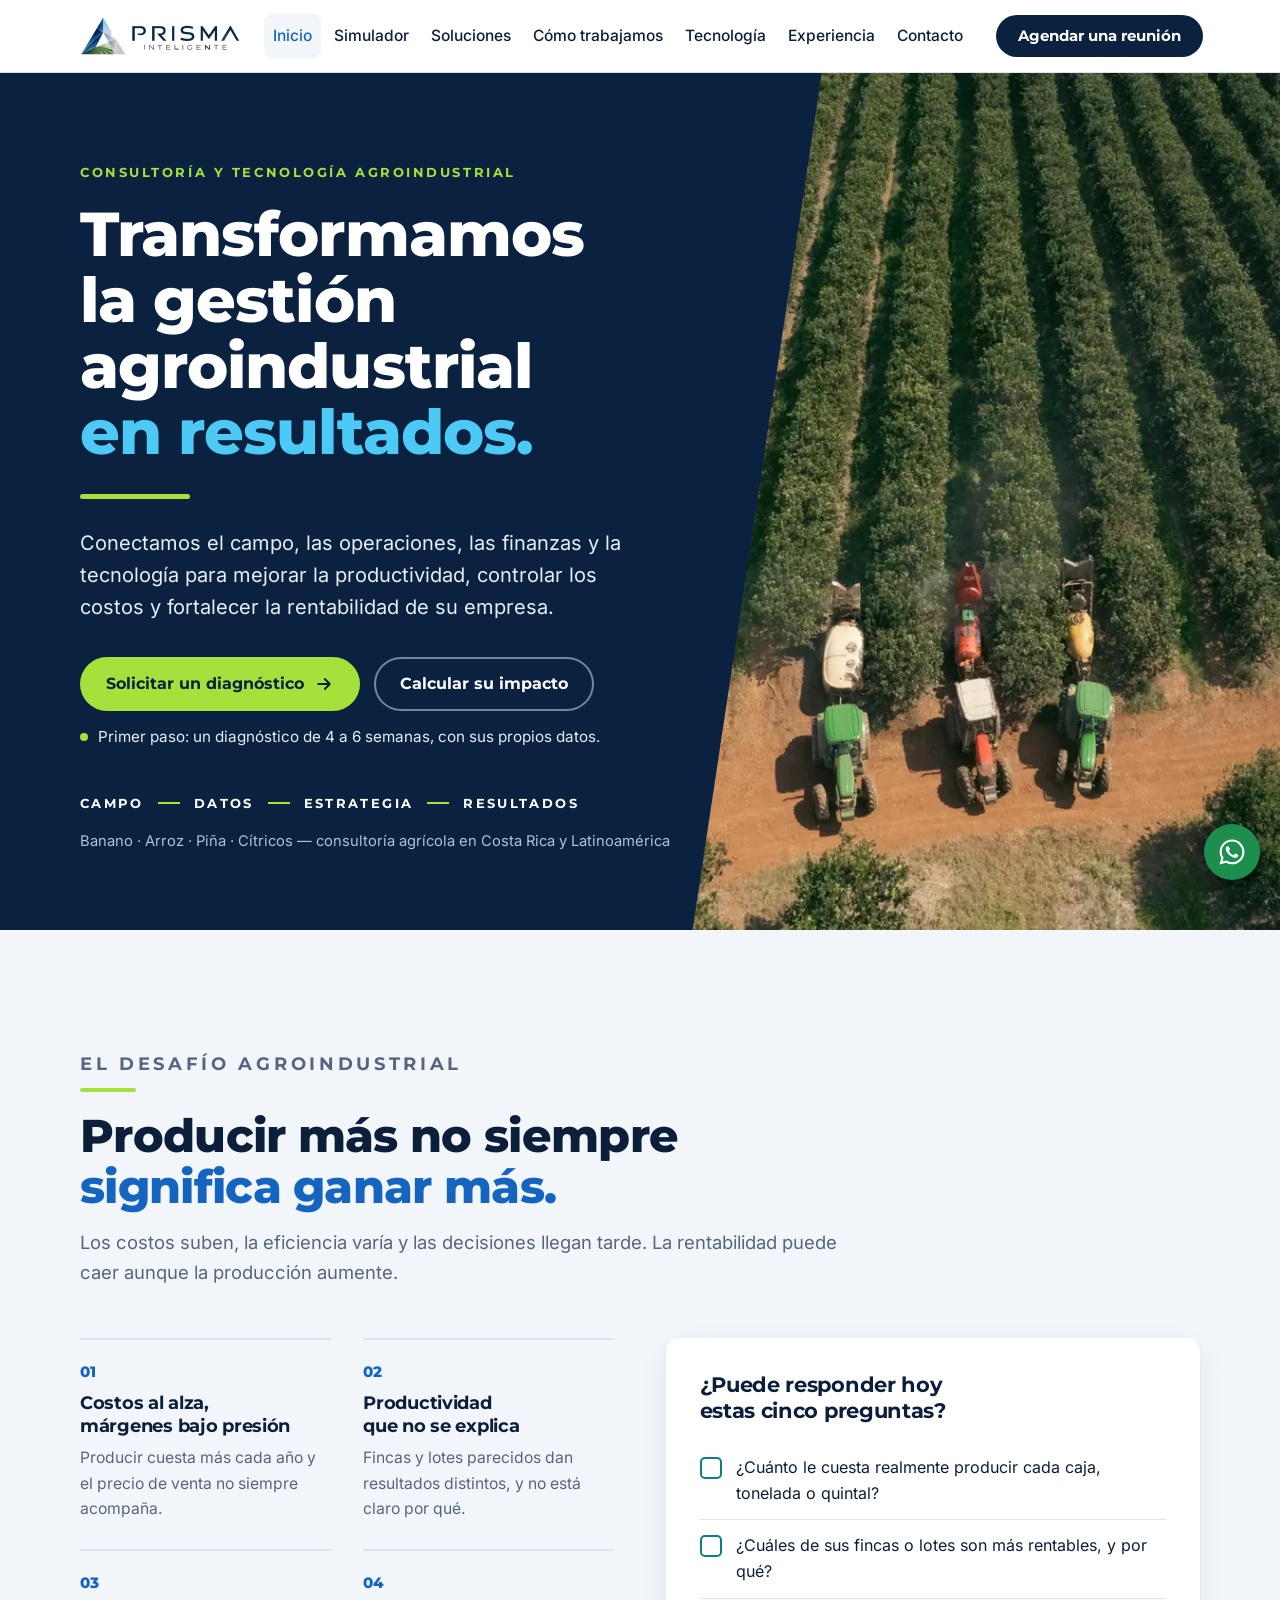
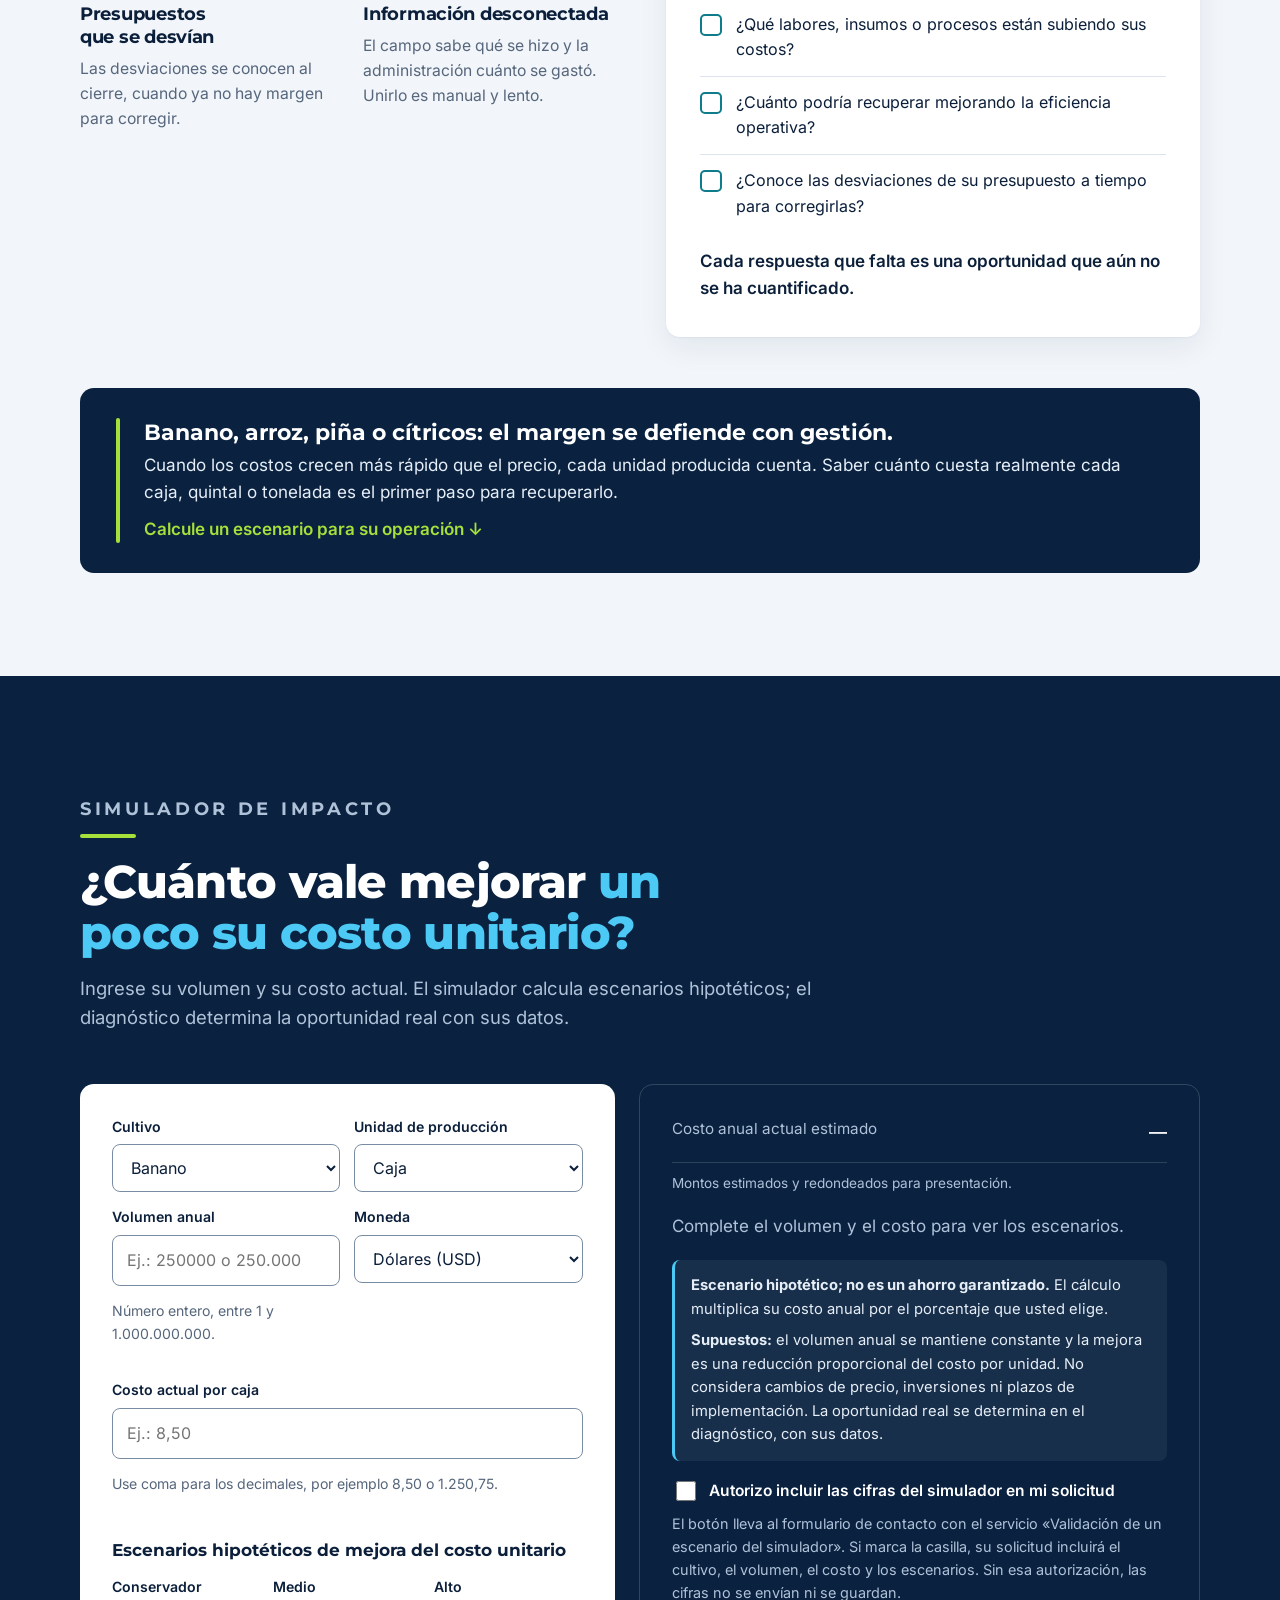
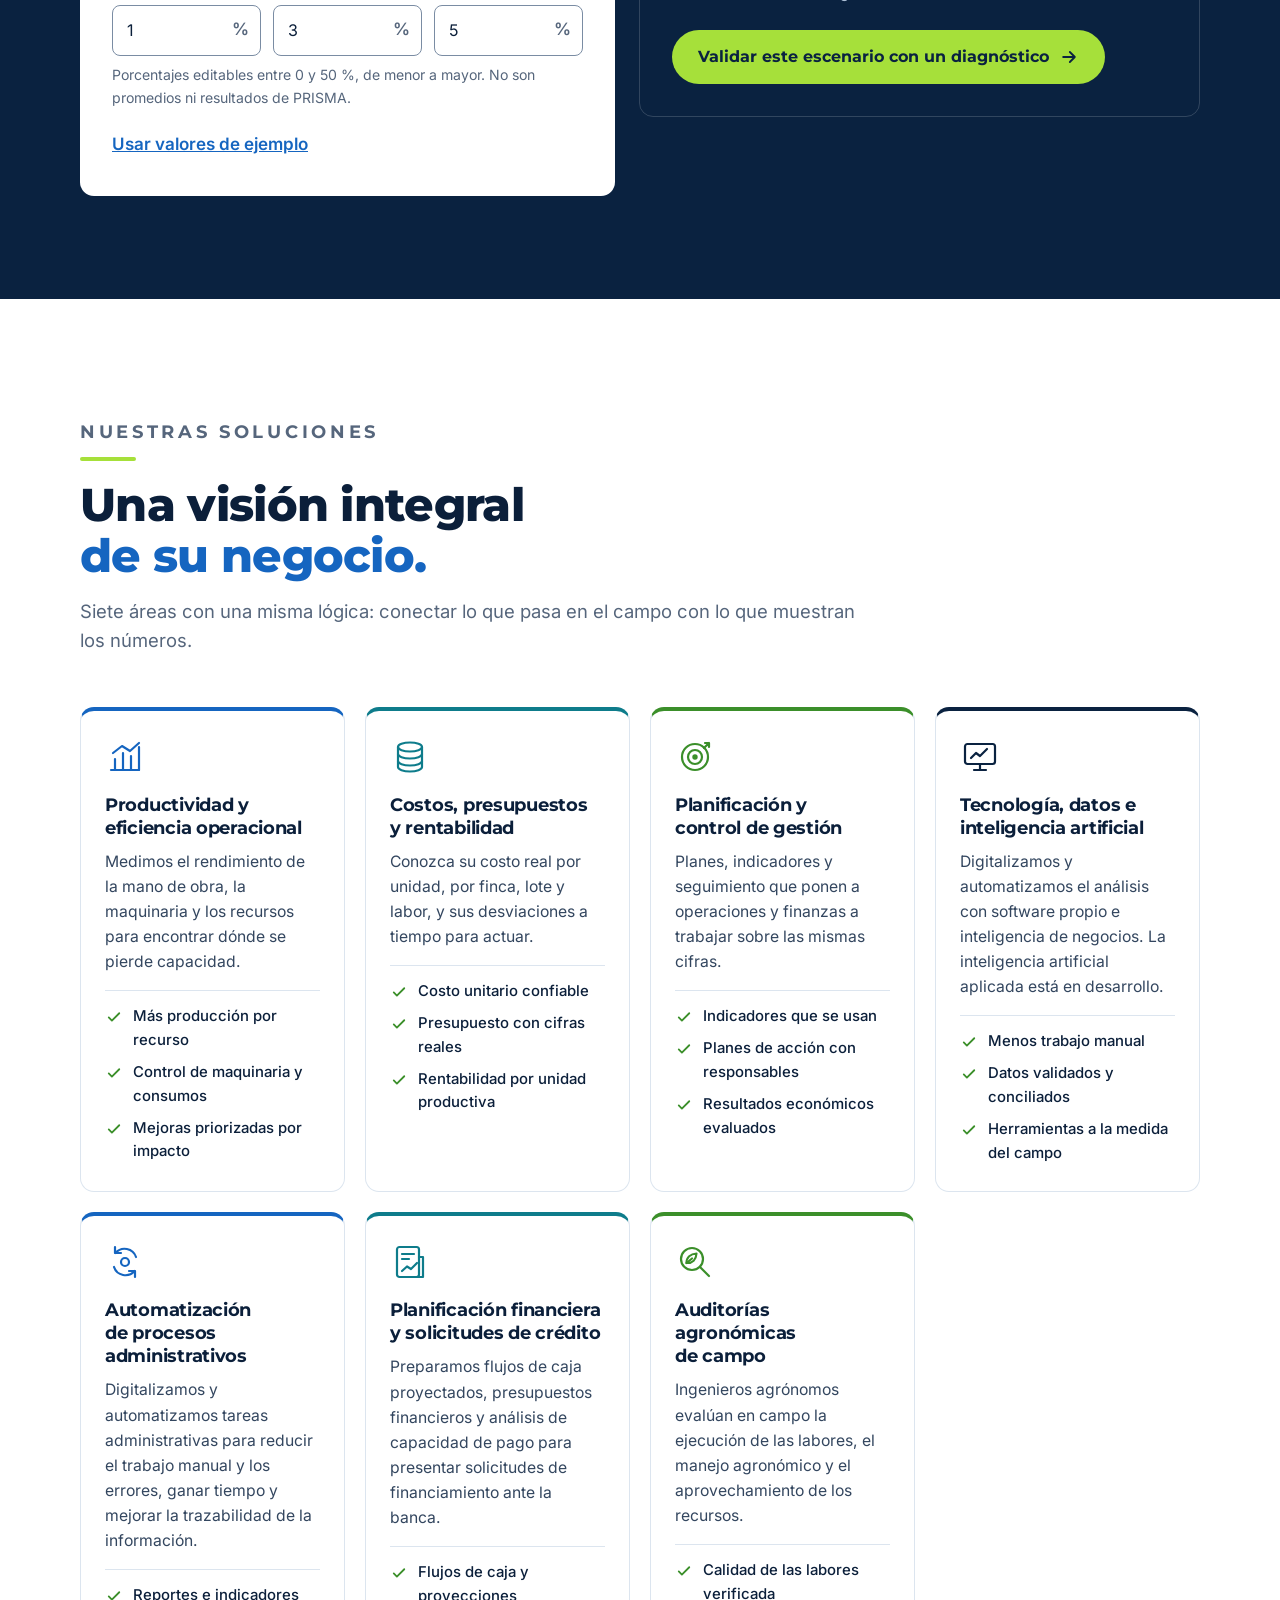
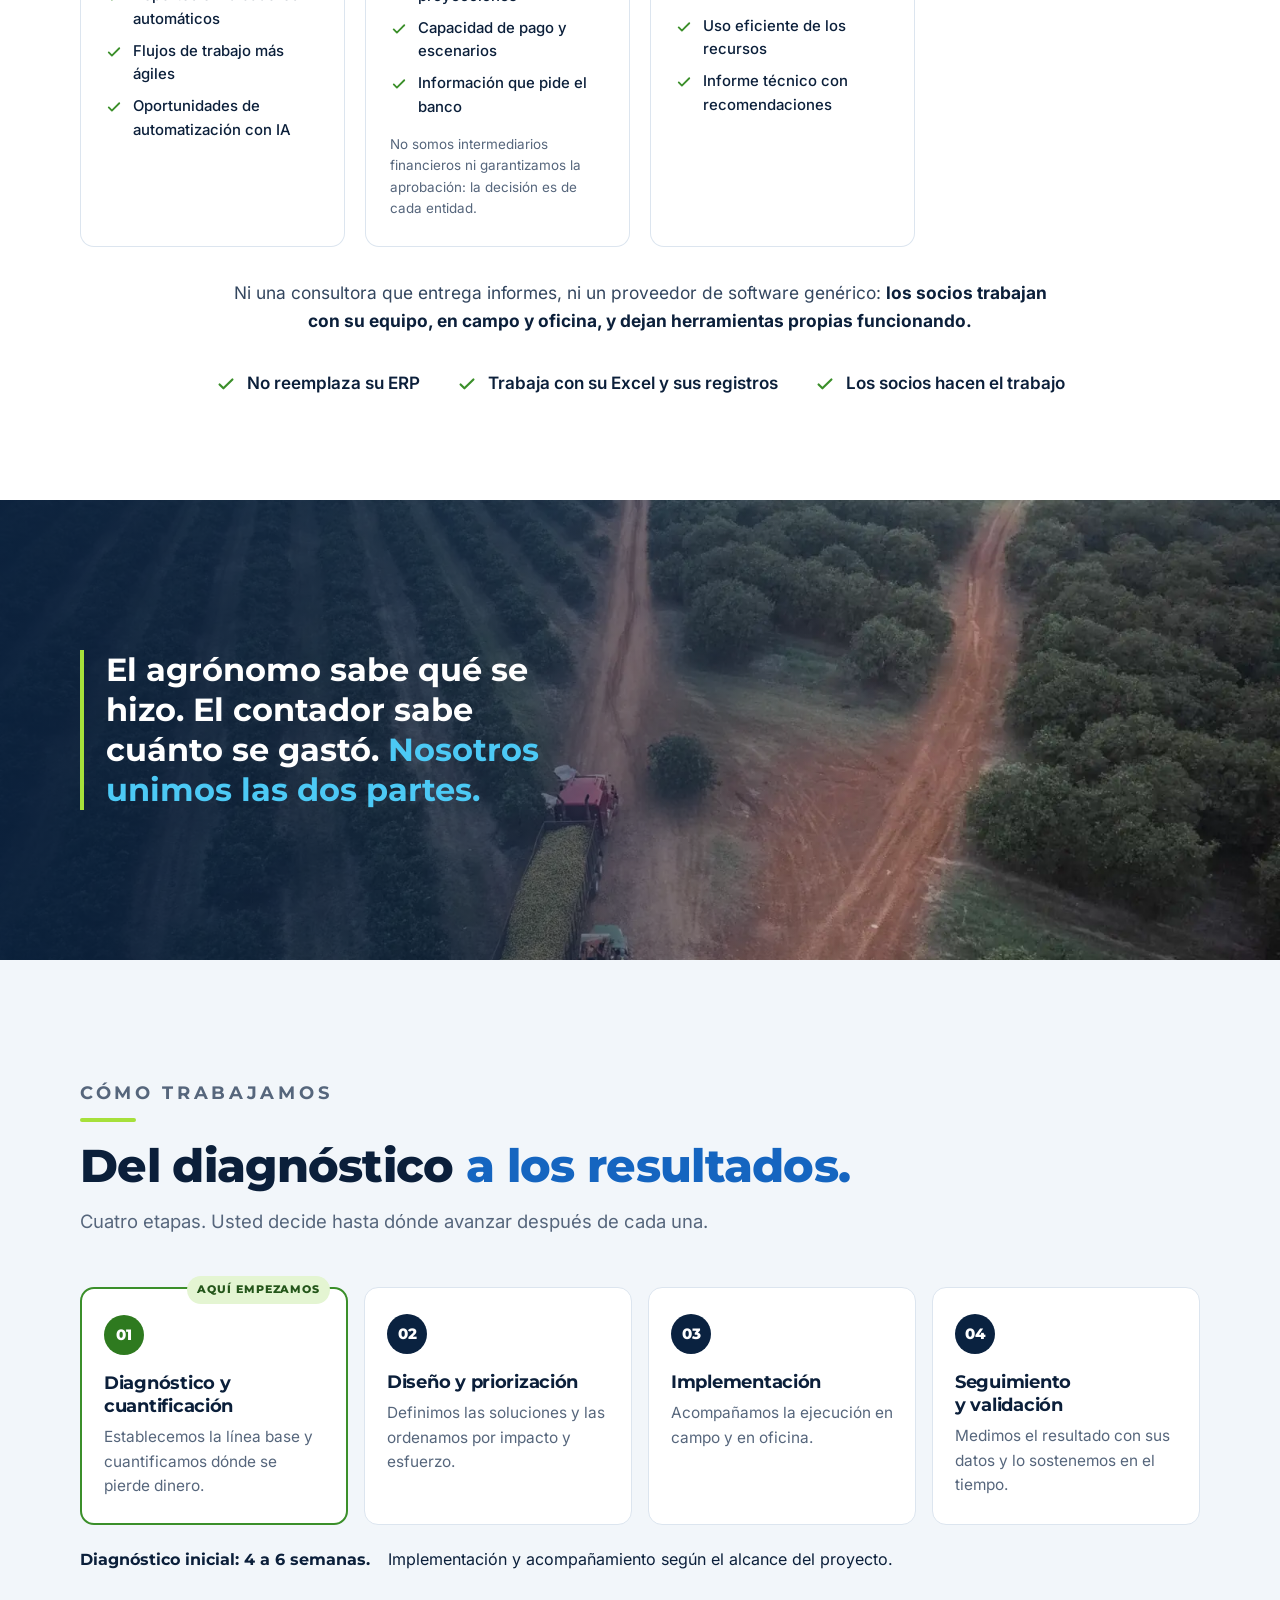
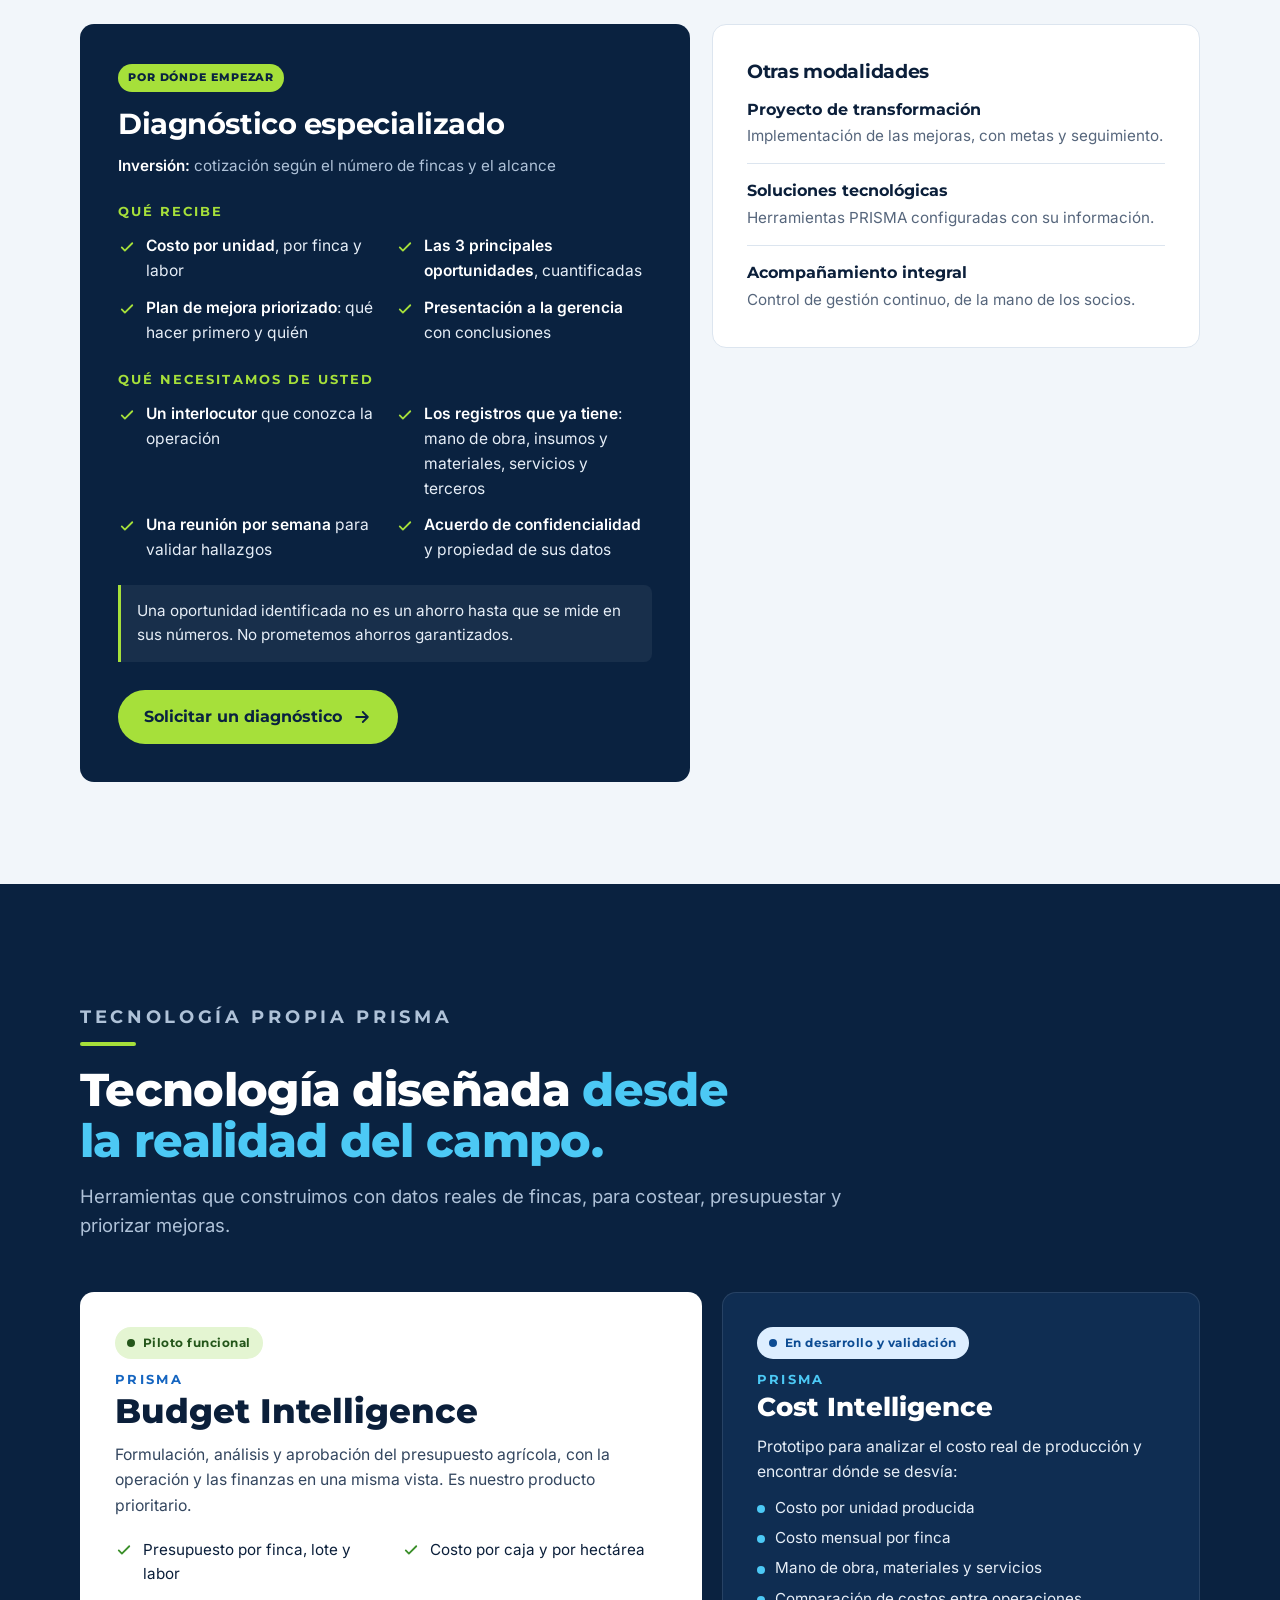
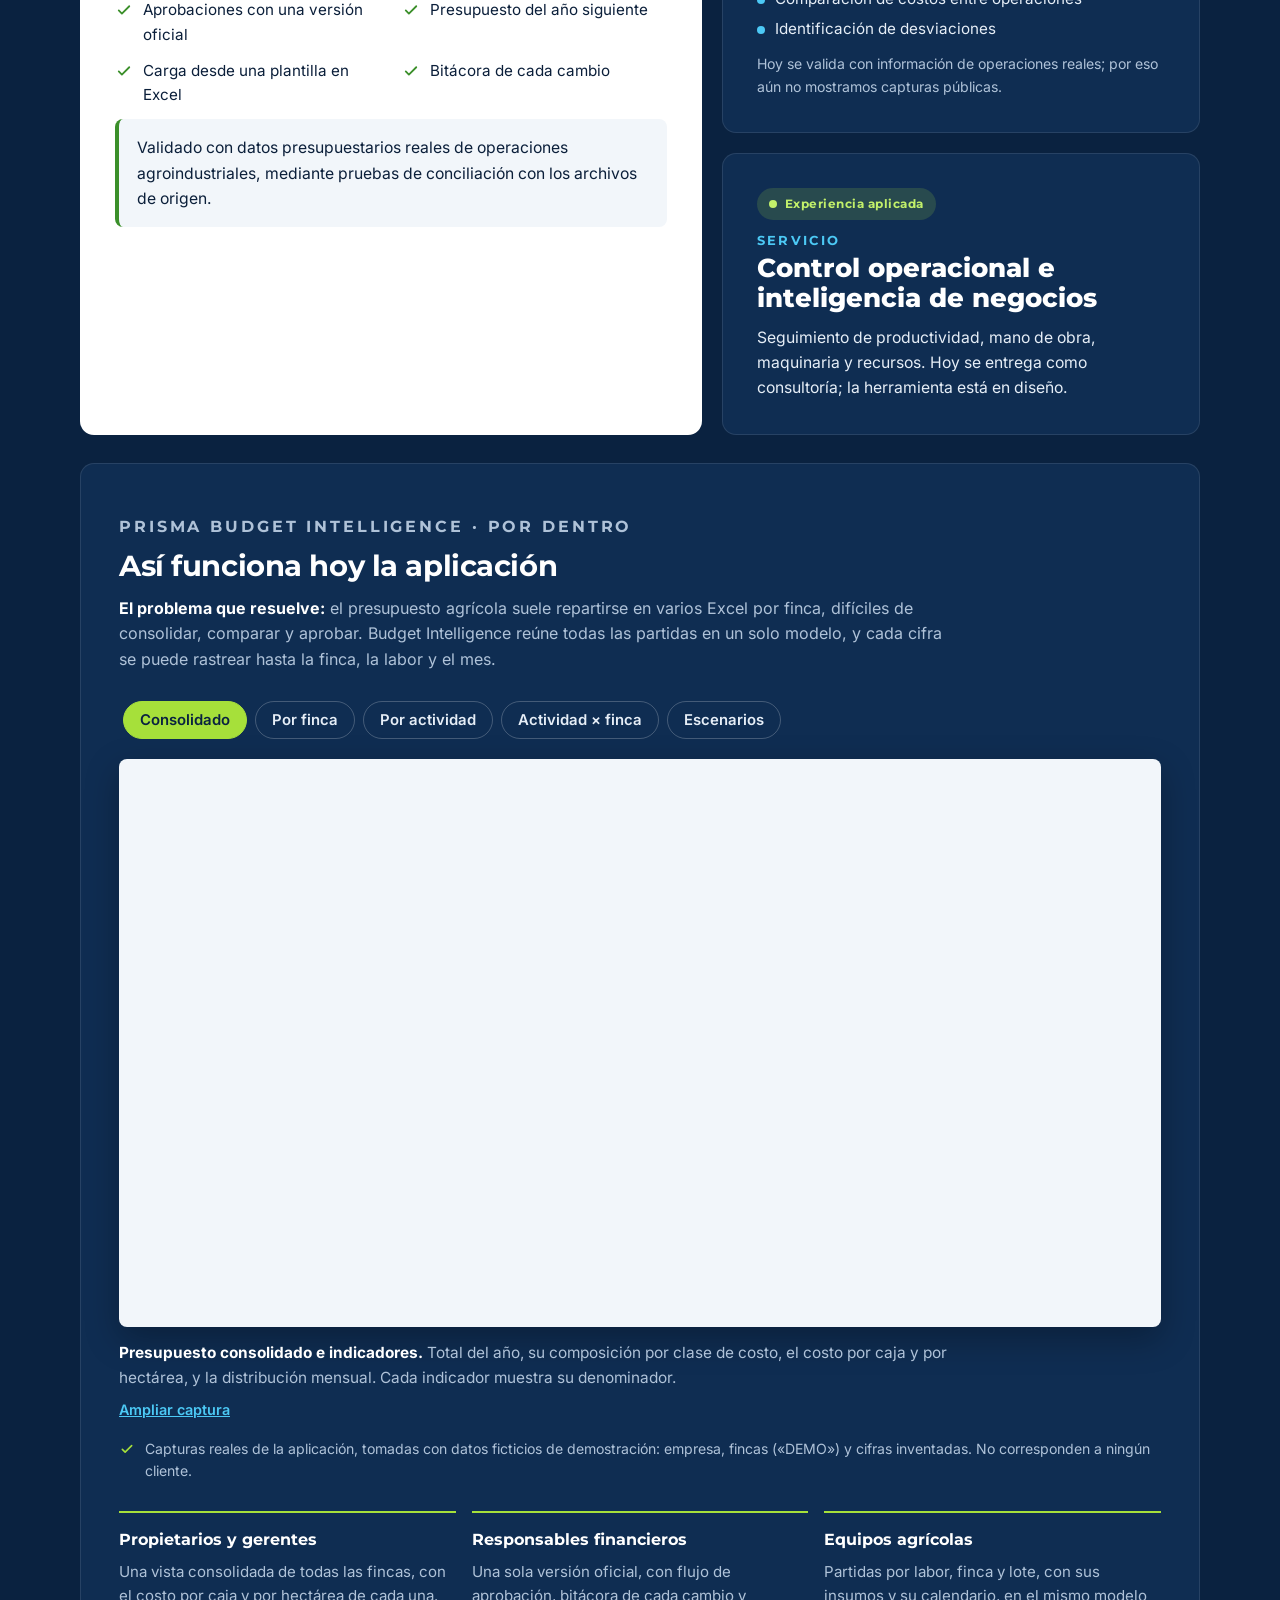
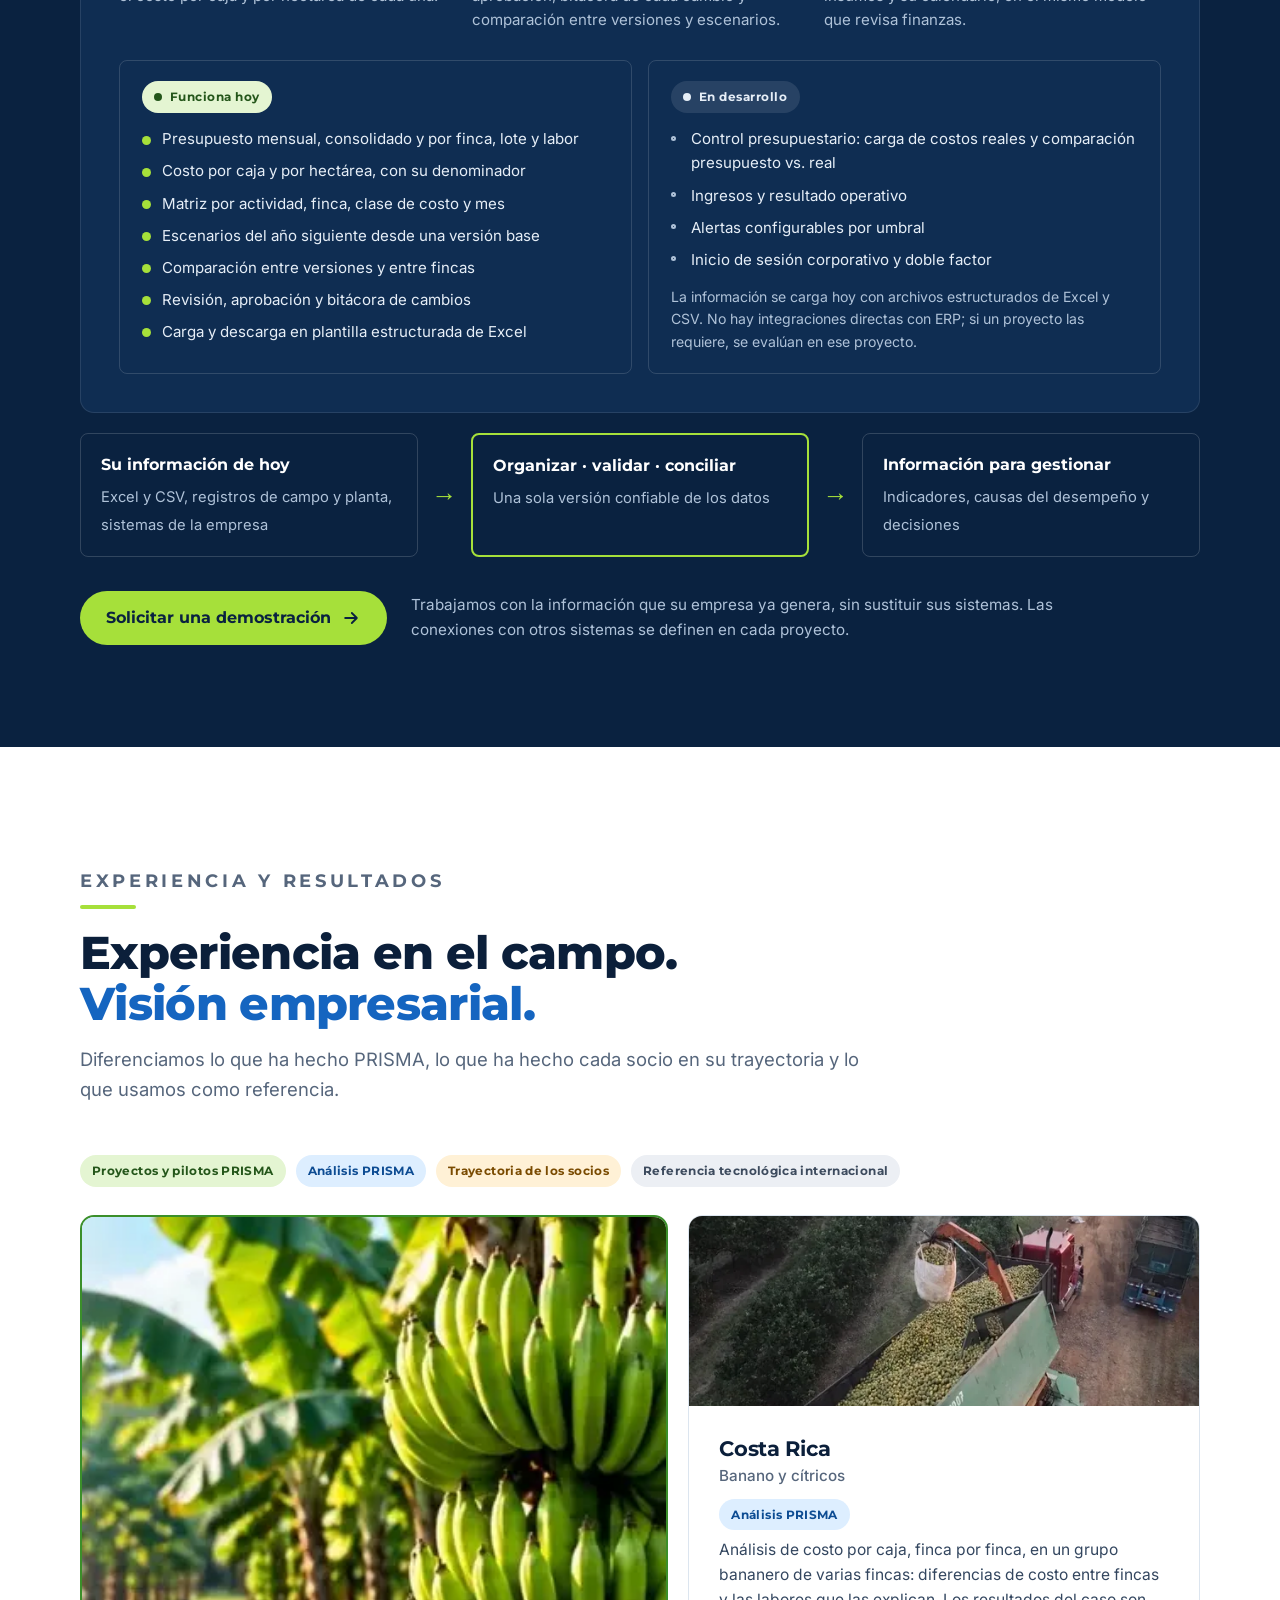
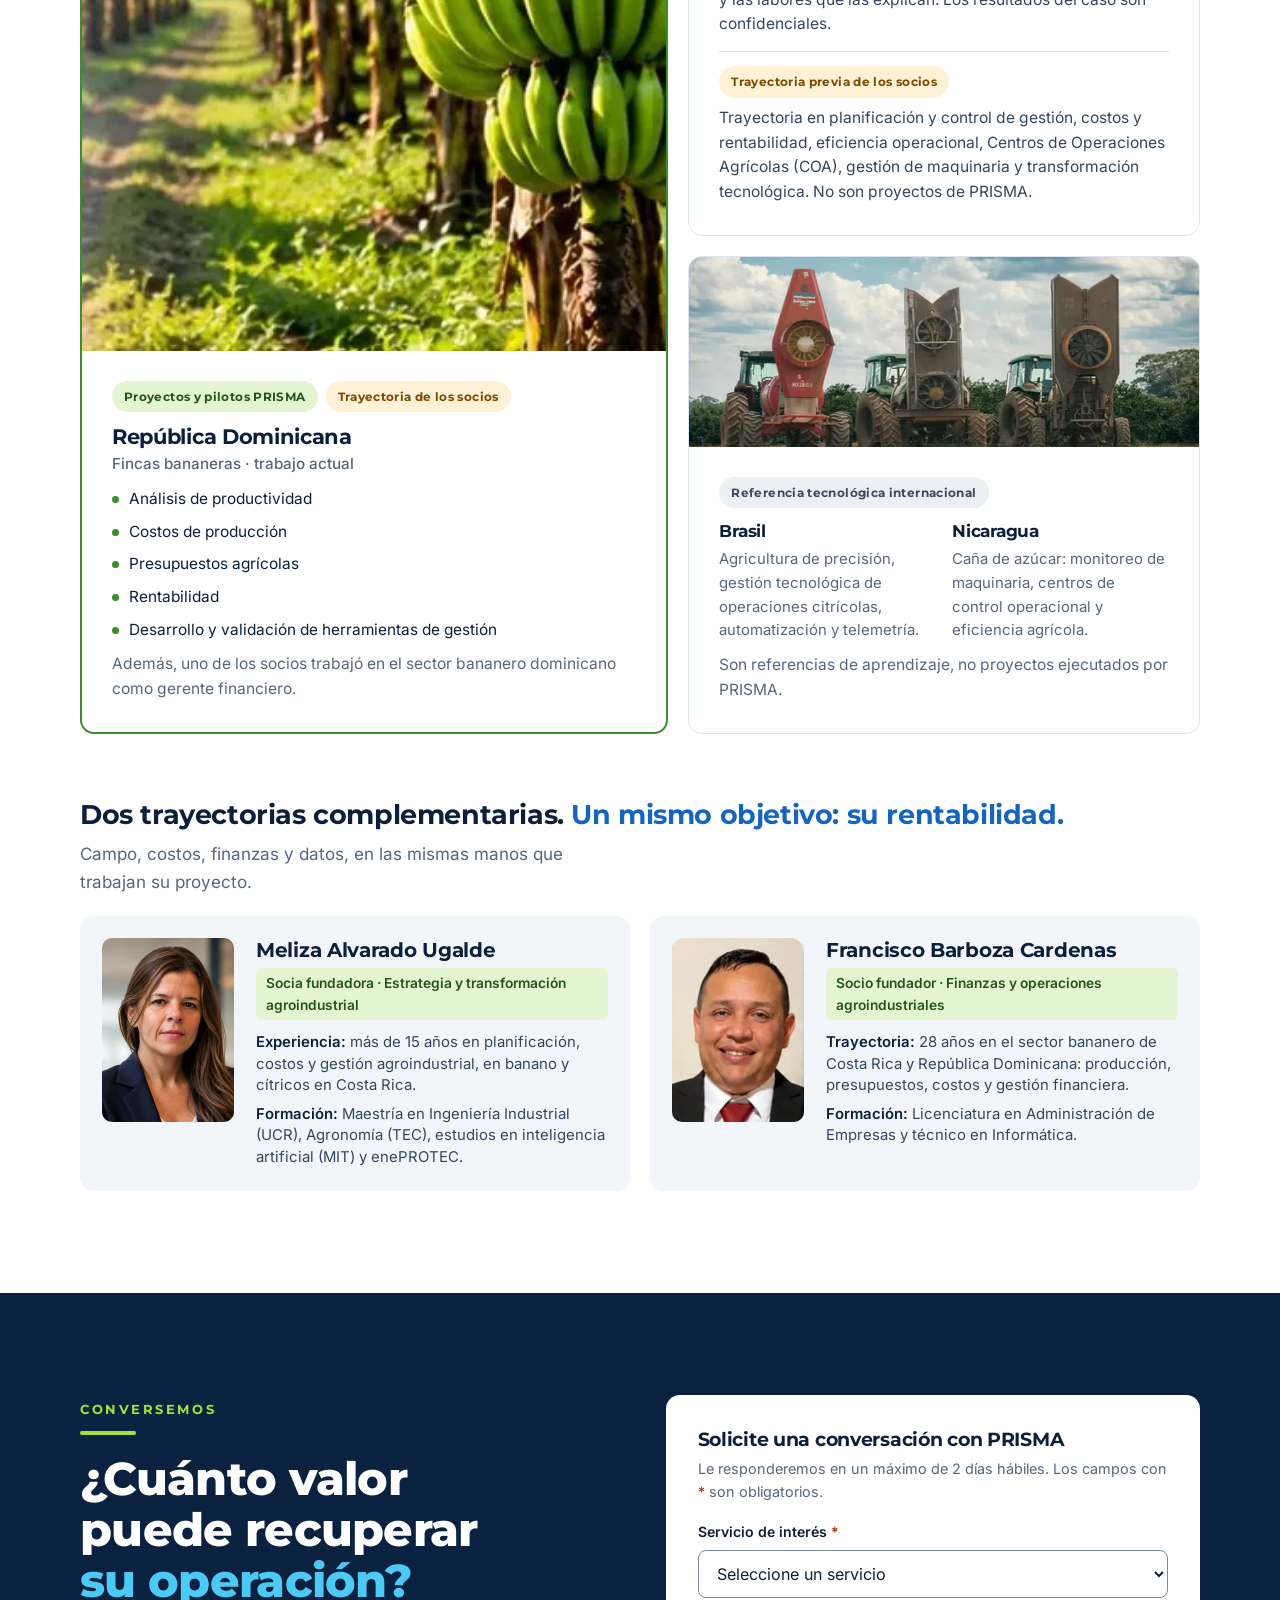
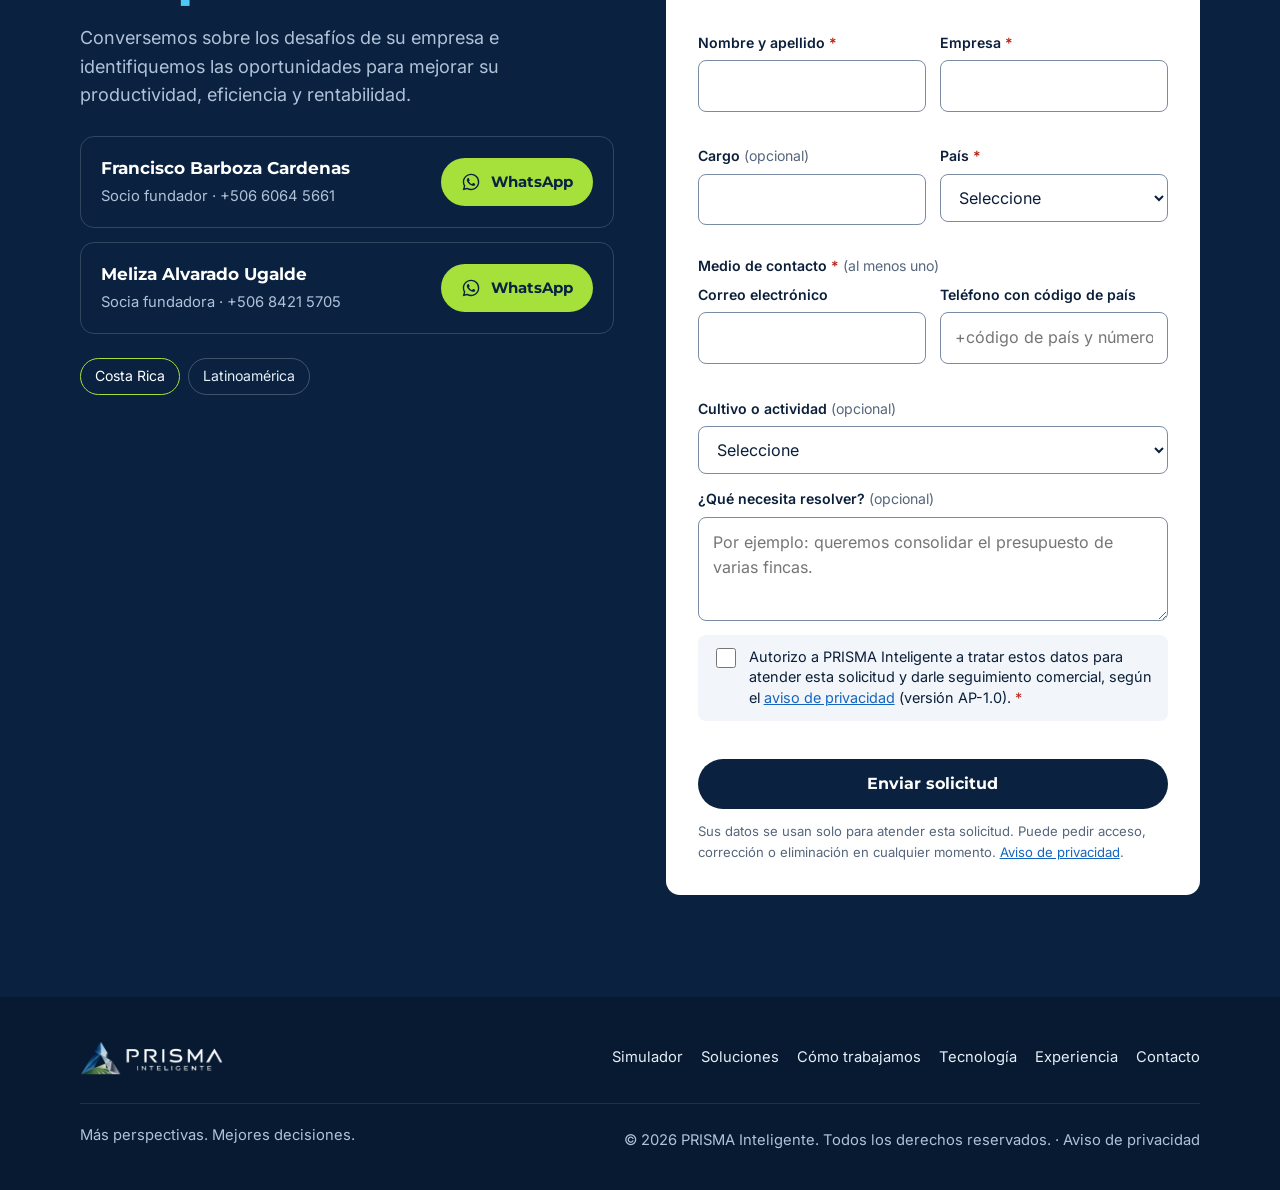
==== commit 2f88e2dc: "Actualización comercial: registros solicitados en «Qué necesitamos de usted» «Excel, nómina, cosecha" ====
--- a/index.html
+++ b/index.html
@@ -772,7 +772,7 @@
         <h4>Qué necesitamos de usted</h4>
         <ul>
           <li><svg aria-hidden="true"><use href="#i-check"/></svg><span><b>Un interlocutor</b> que conozca la operación</span></li>
-          <li><svg aria-hidden="true"><use href="#i-check"/></svg><span><b>Los registros que ya tiene</b>: Excel, nómina, cosecha, compras</span></li>
+          <li><svg aria-hidden="true"><use href="#i-check"/></svg><span><b>Los registros que ya tiene</b>: mano de obra, insumos y materiales, servicios y terceros</span></li>
           <li><svg aria-hidden="true"><use href="#i-check"/></svg><span><b>Una reunión por semana</b> para validar hallazgos</span></li>
           <li><svg aria-hidden="true"><use href="#i-check"/></svg><span><b>Acuerdo de confidencialidad</b> y propiedad de sus datos</span></li>
         </ul>
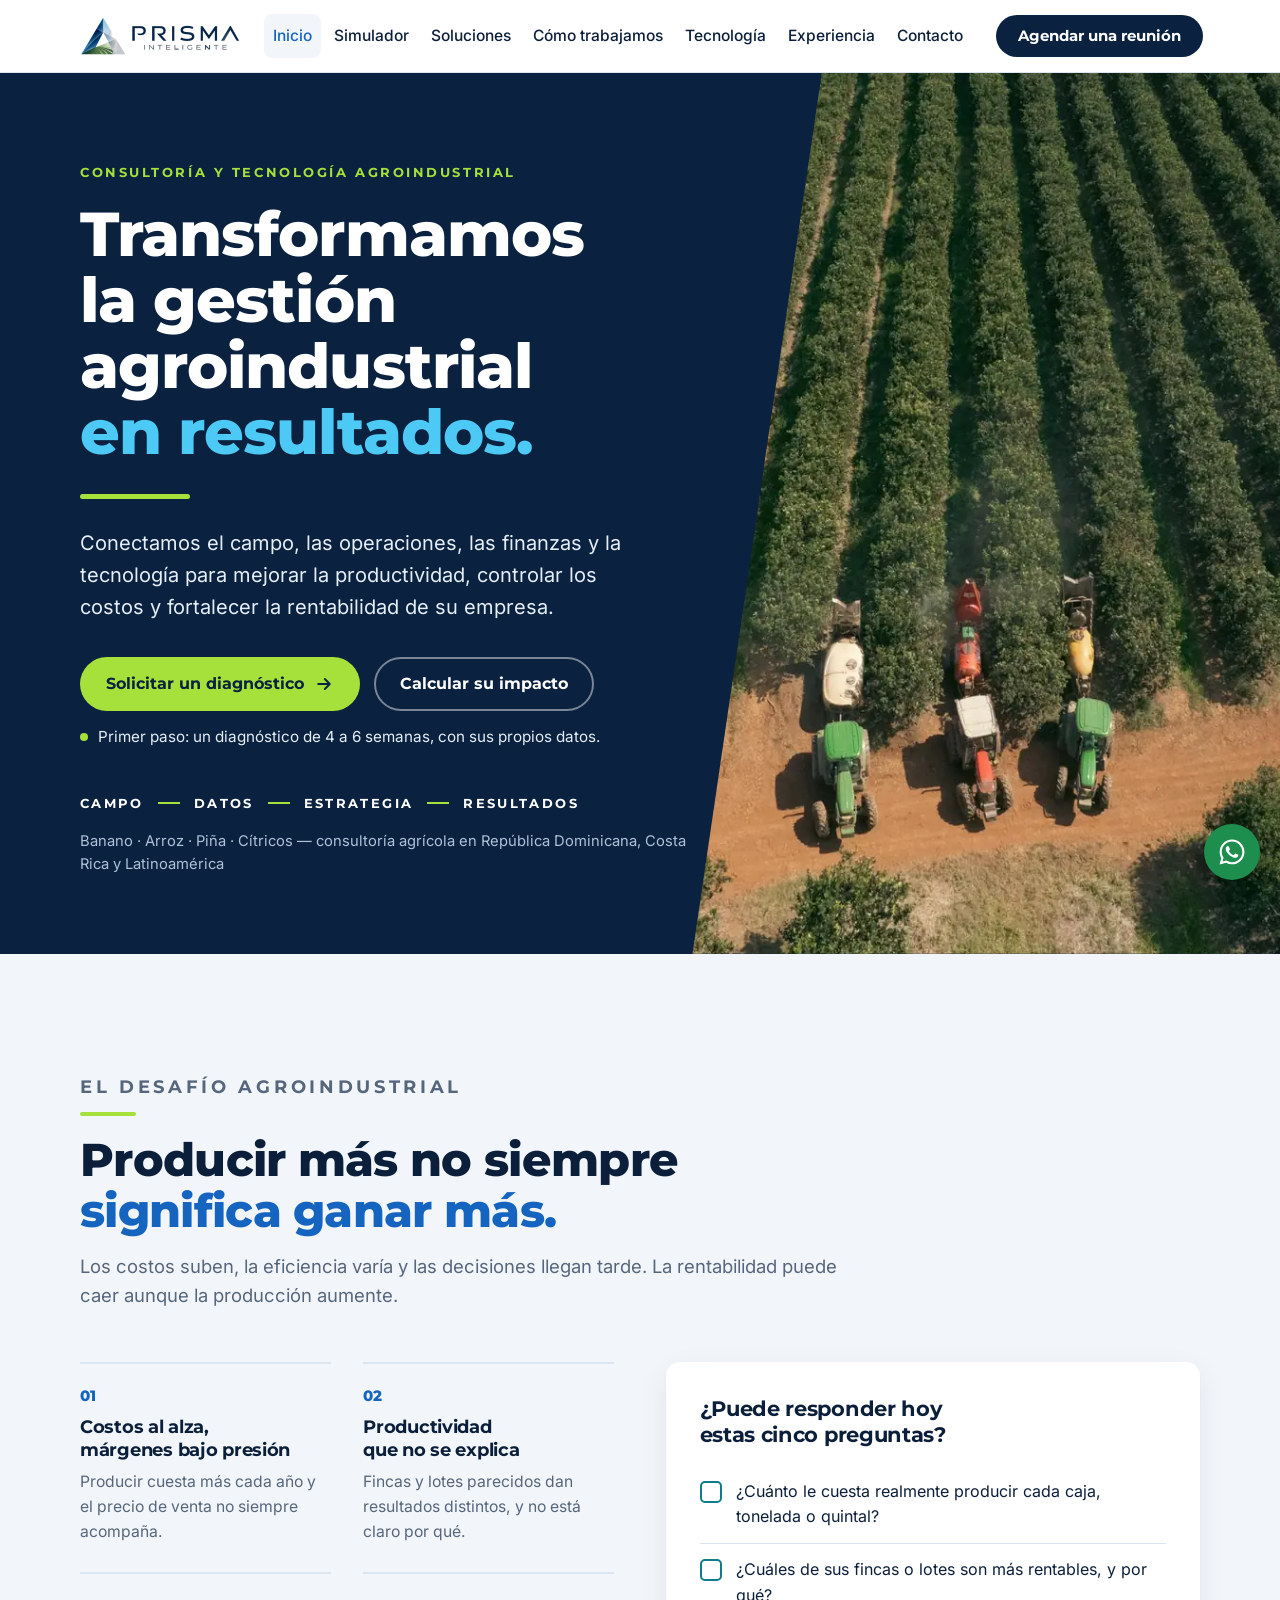
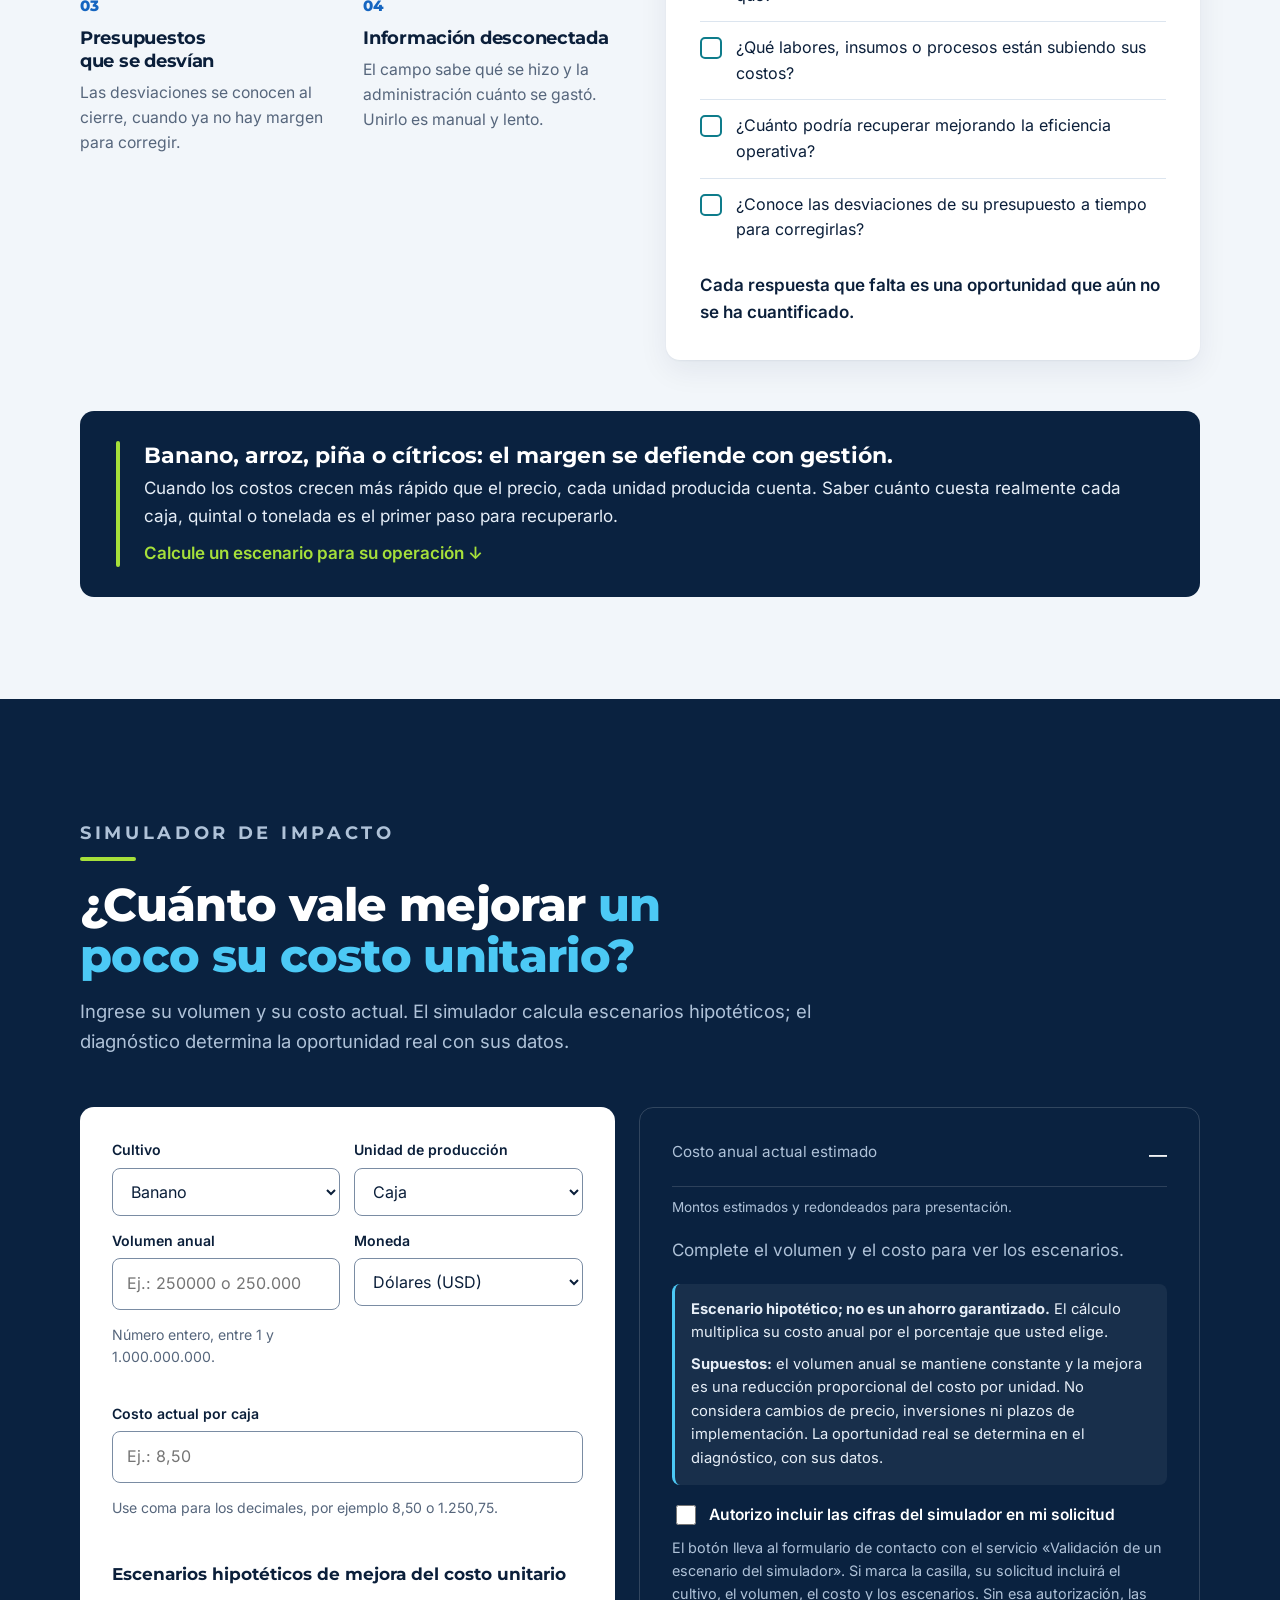
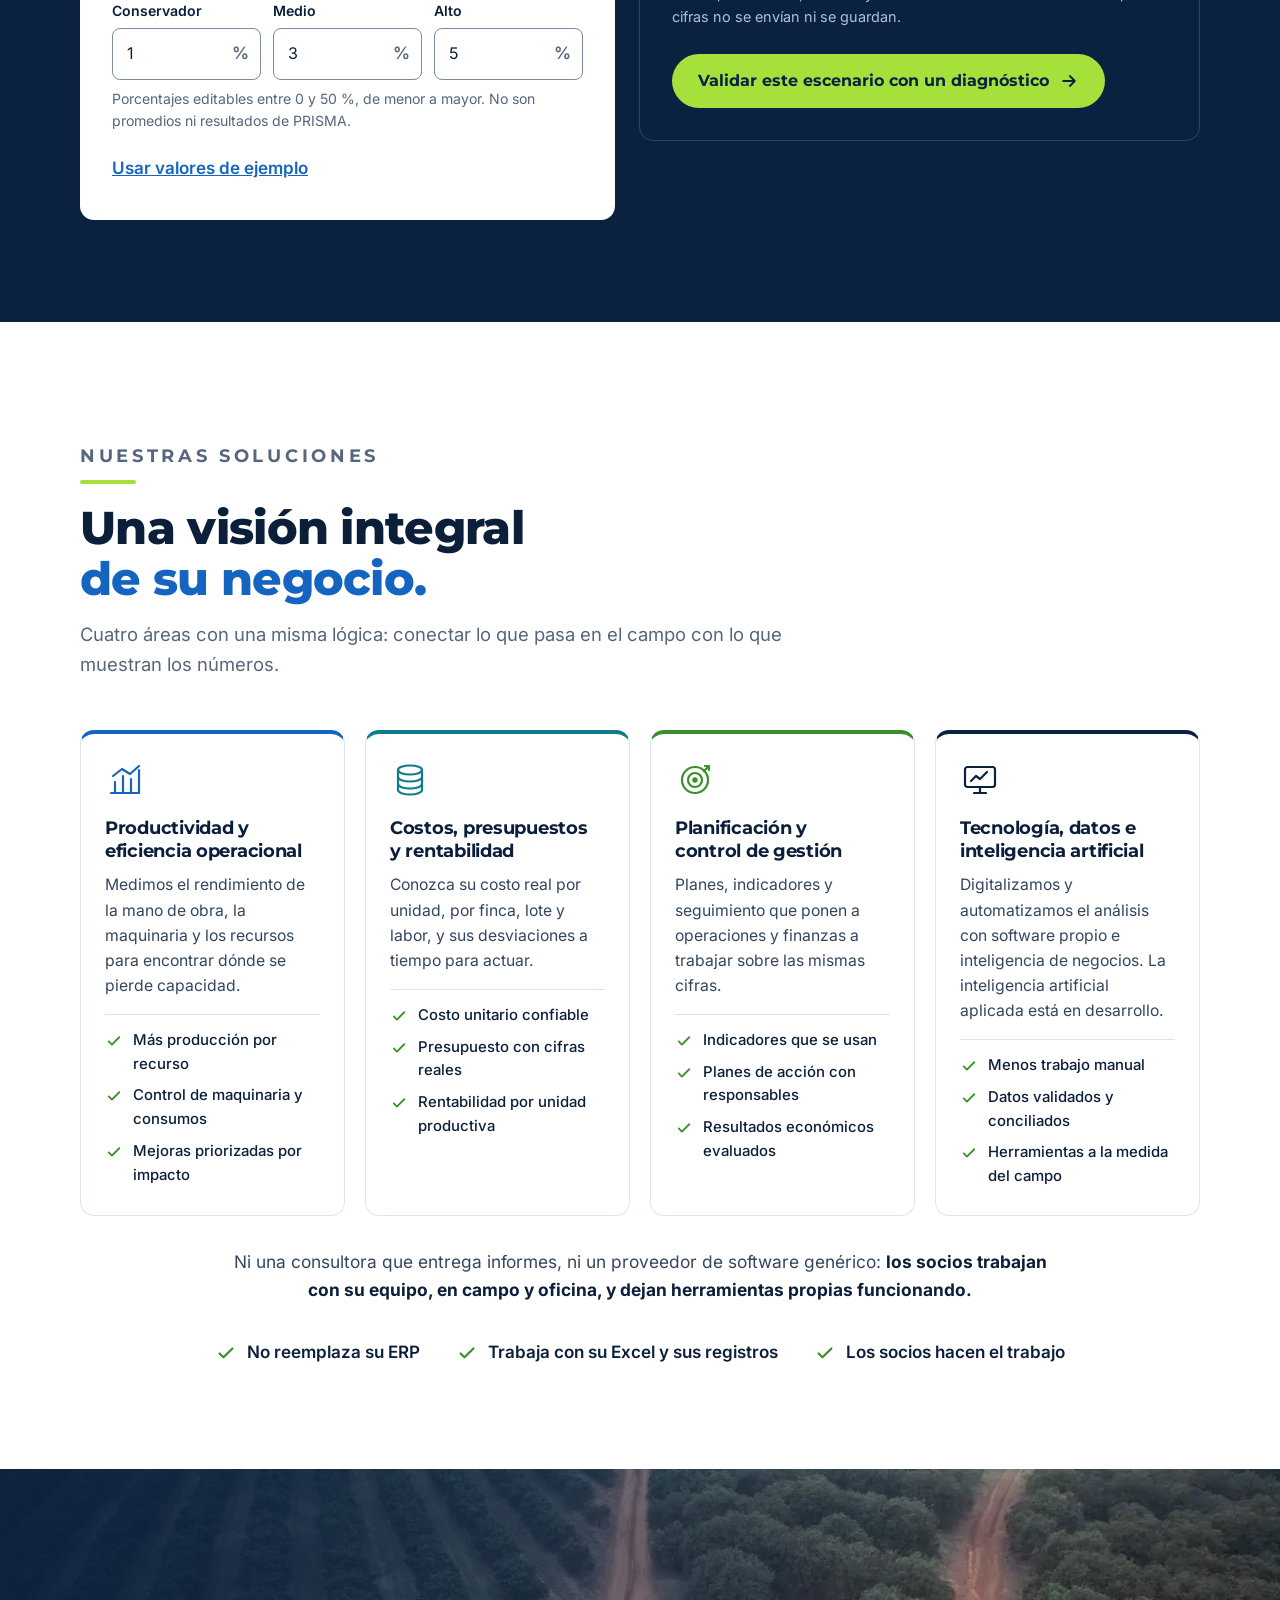
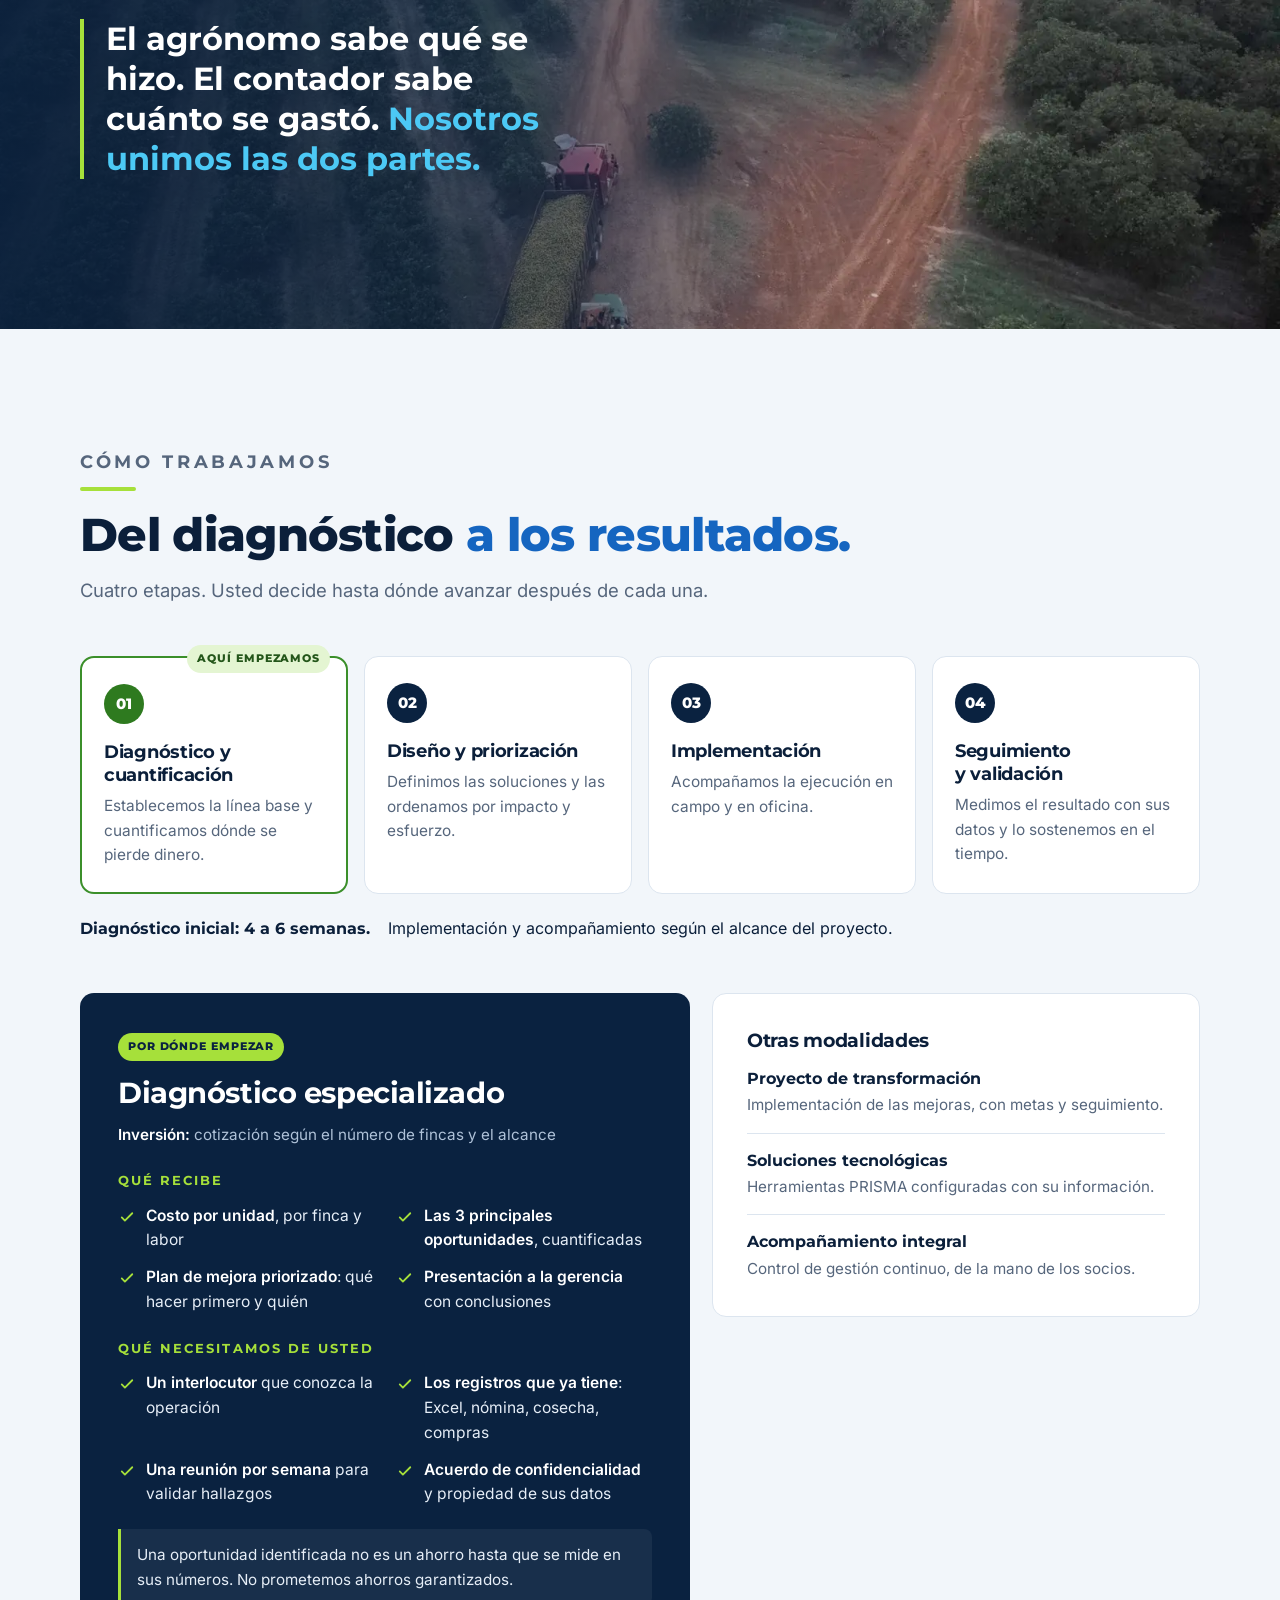
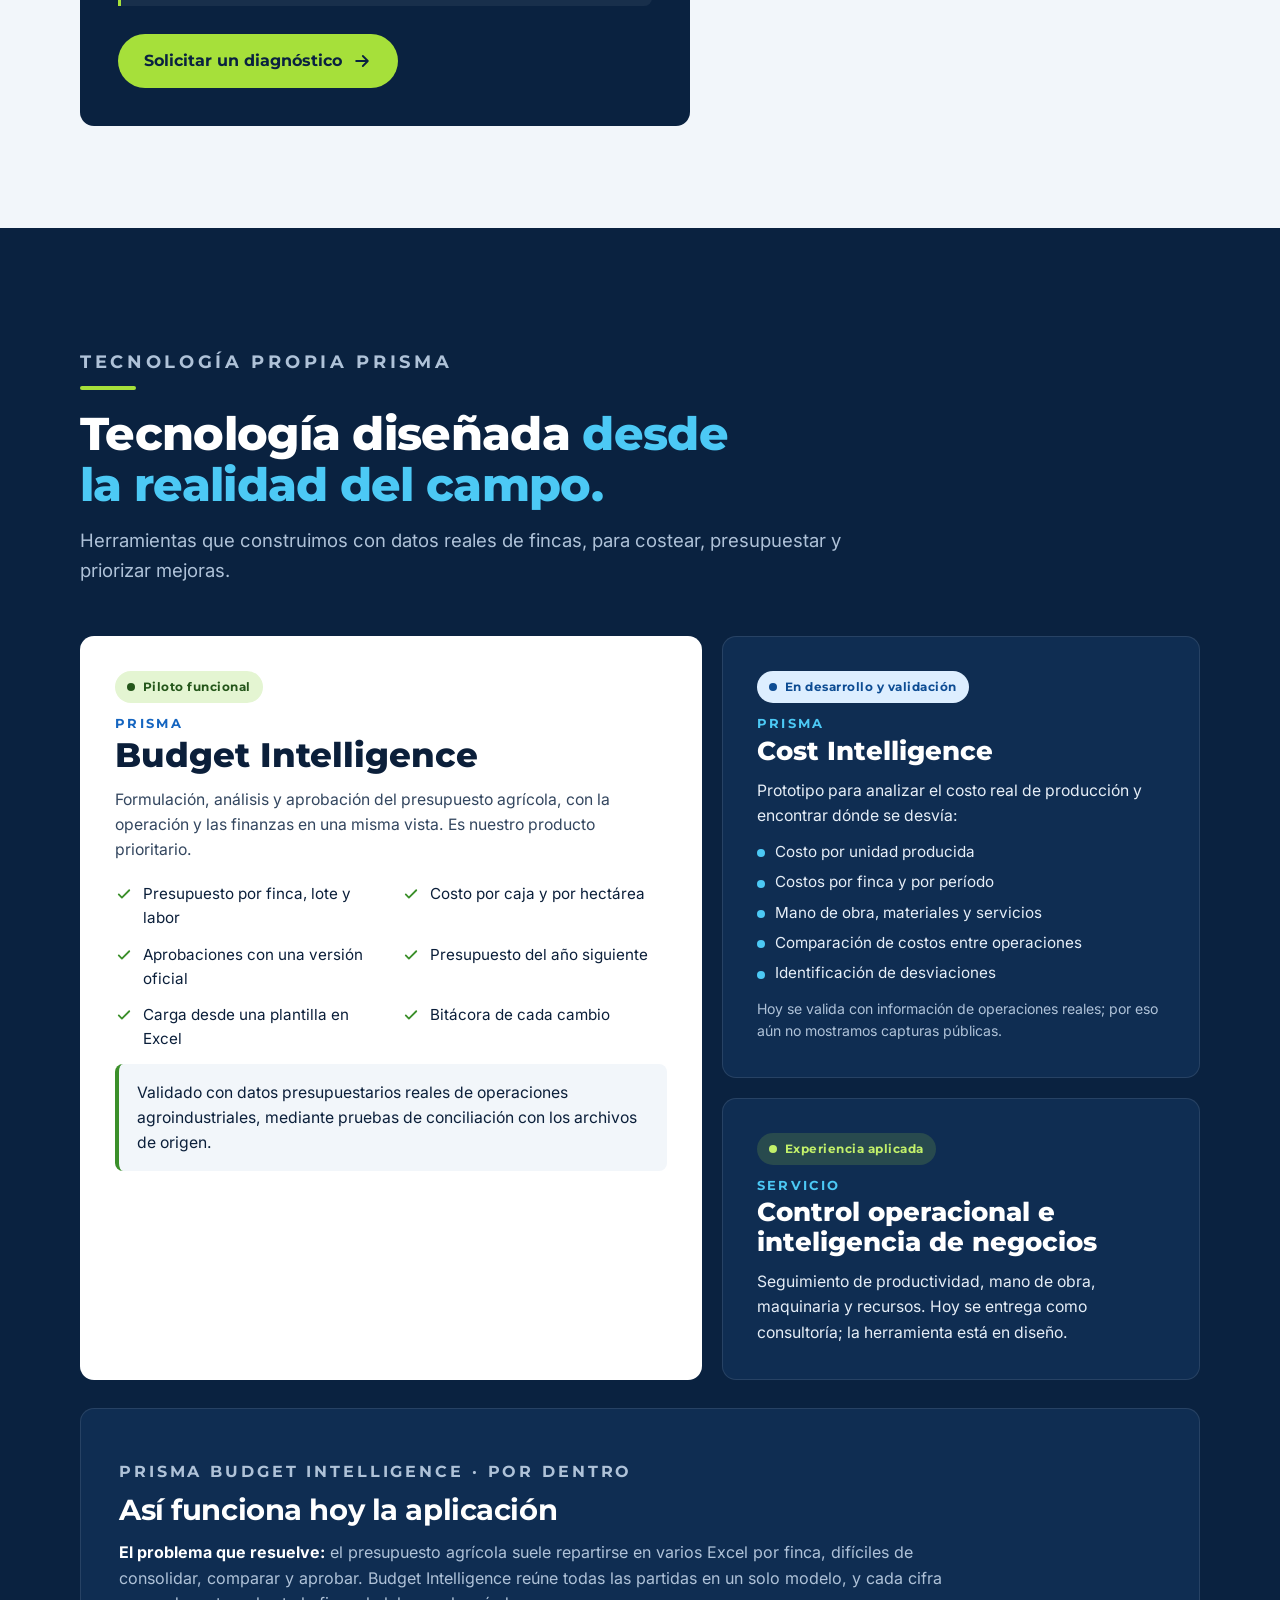
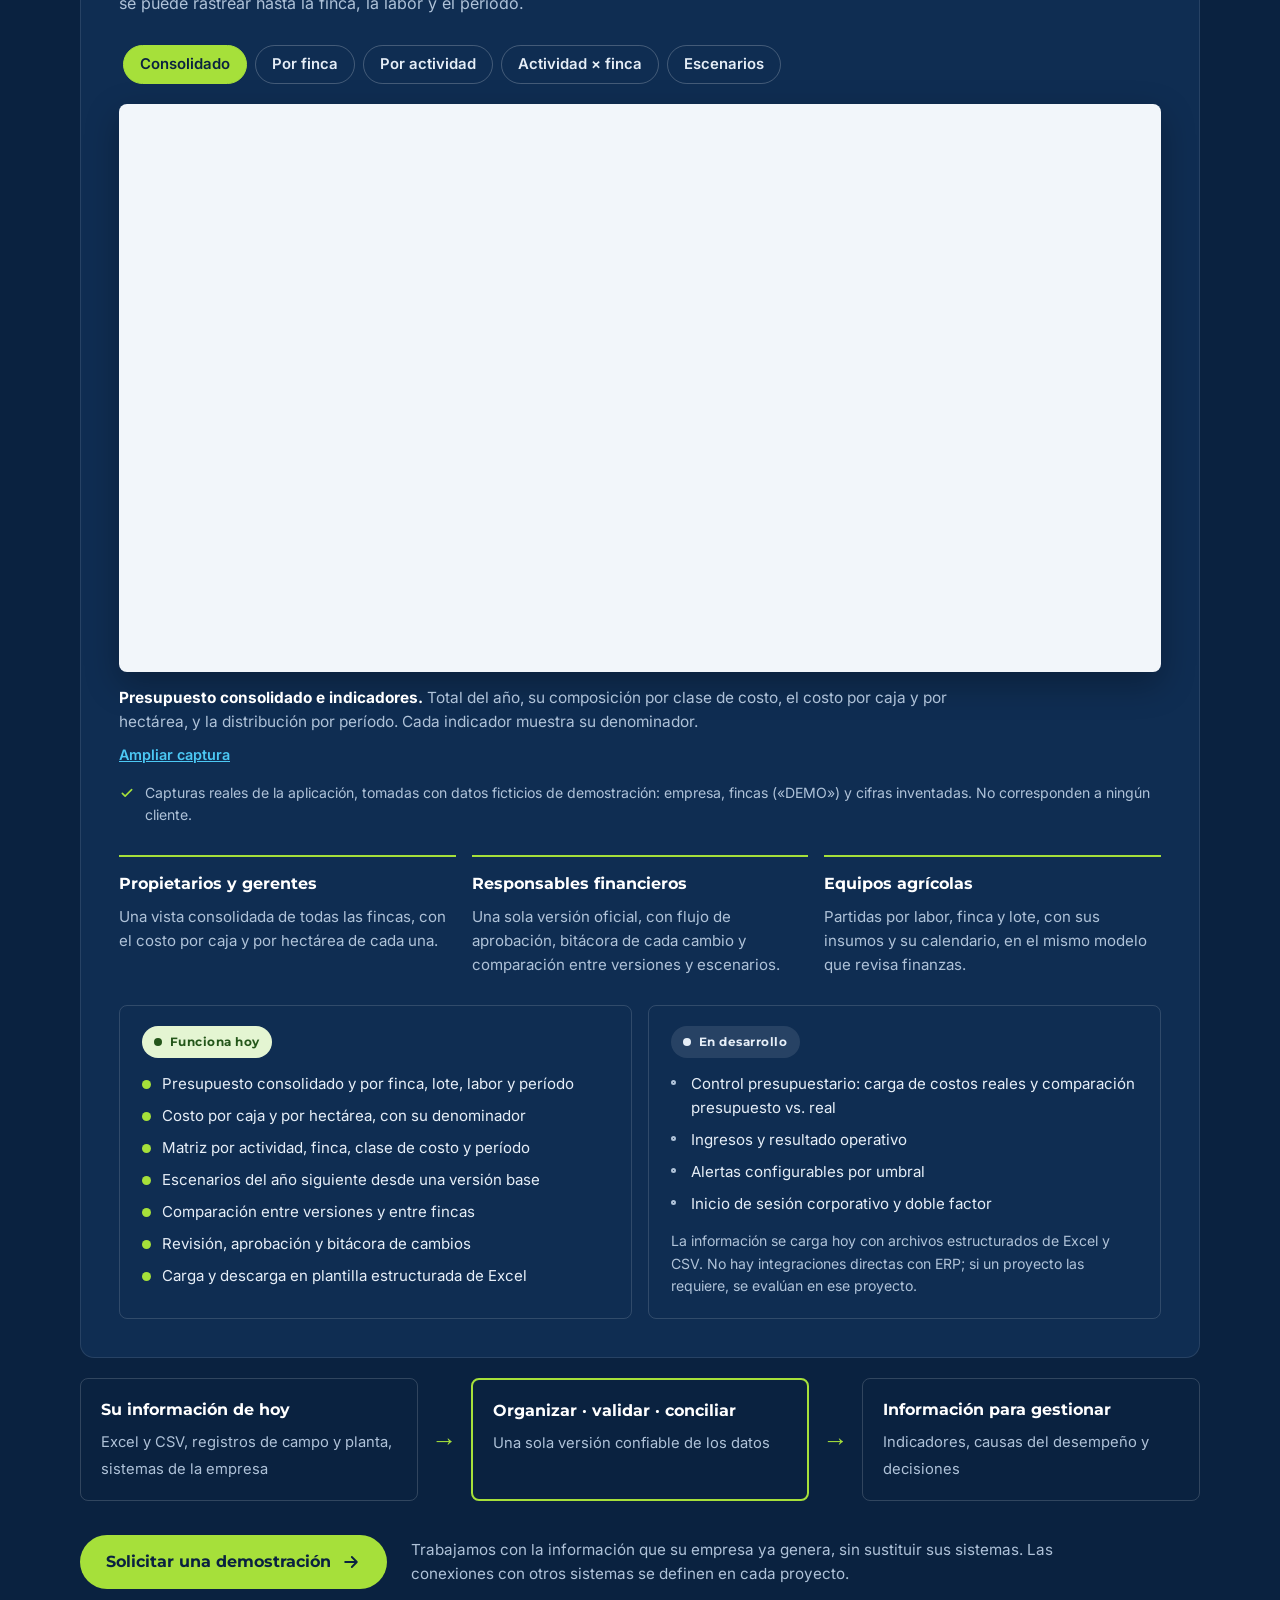
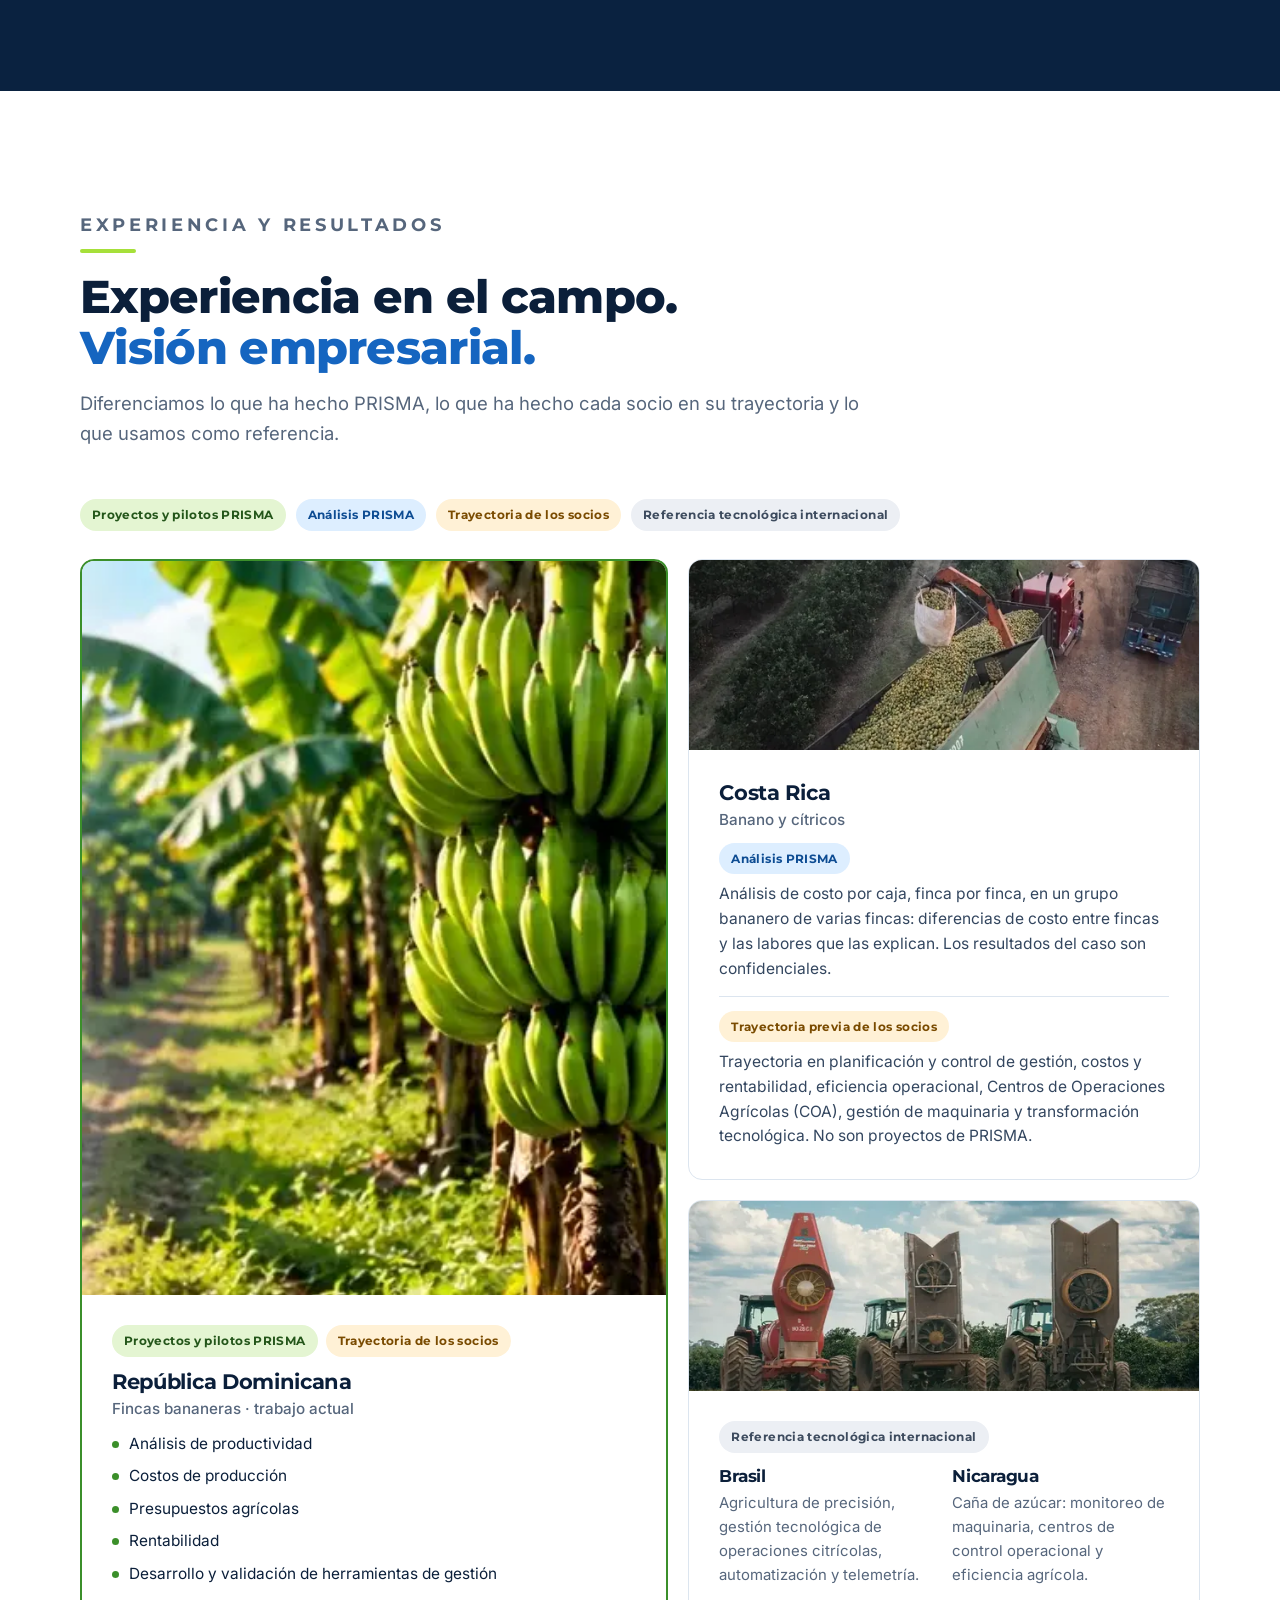
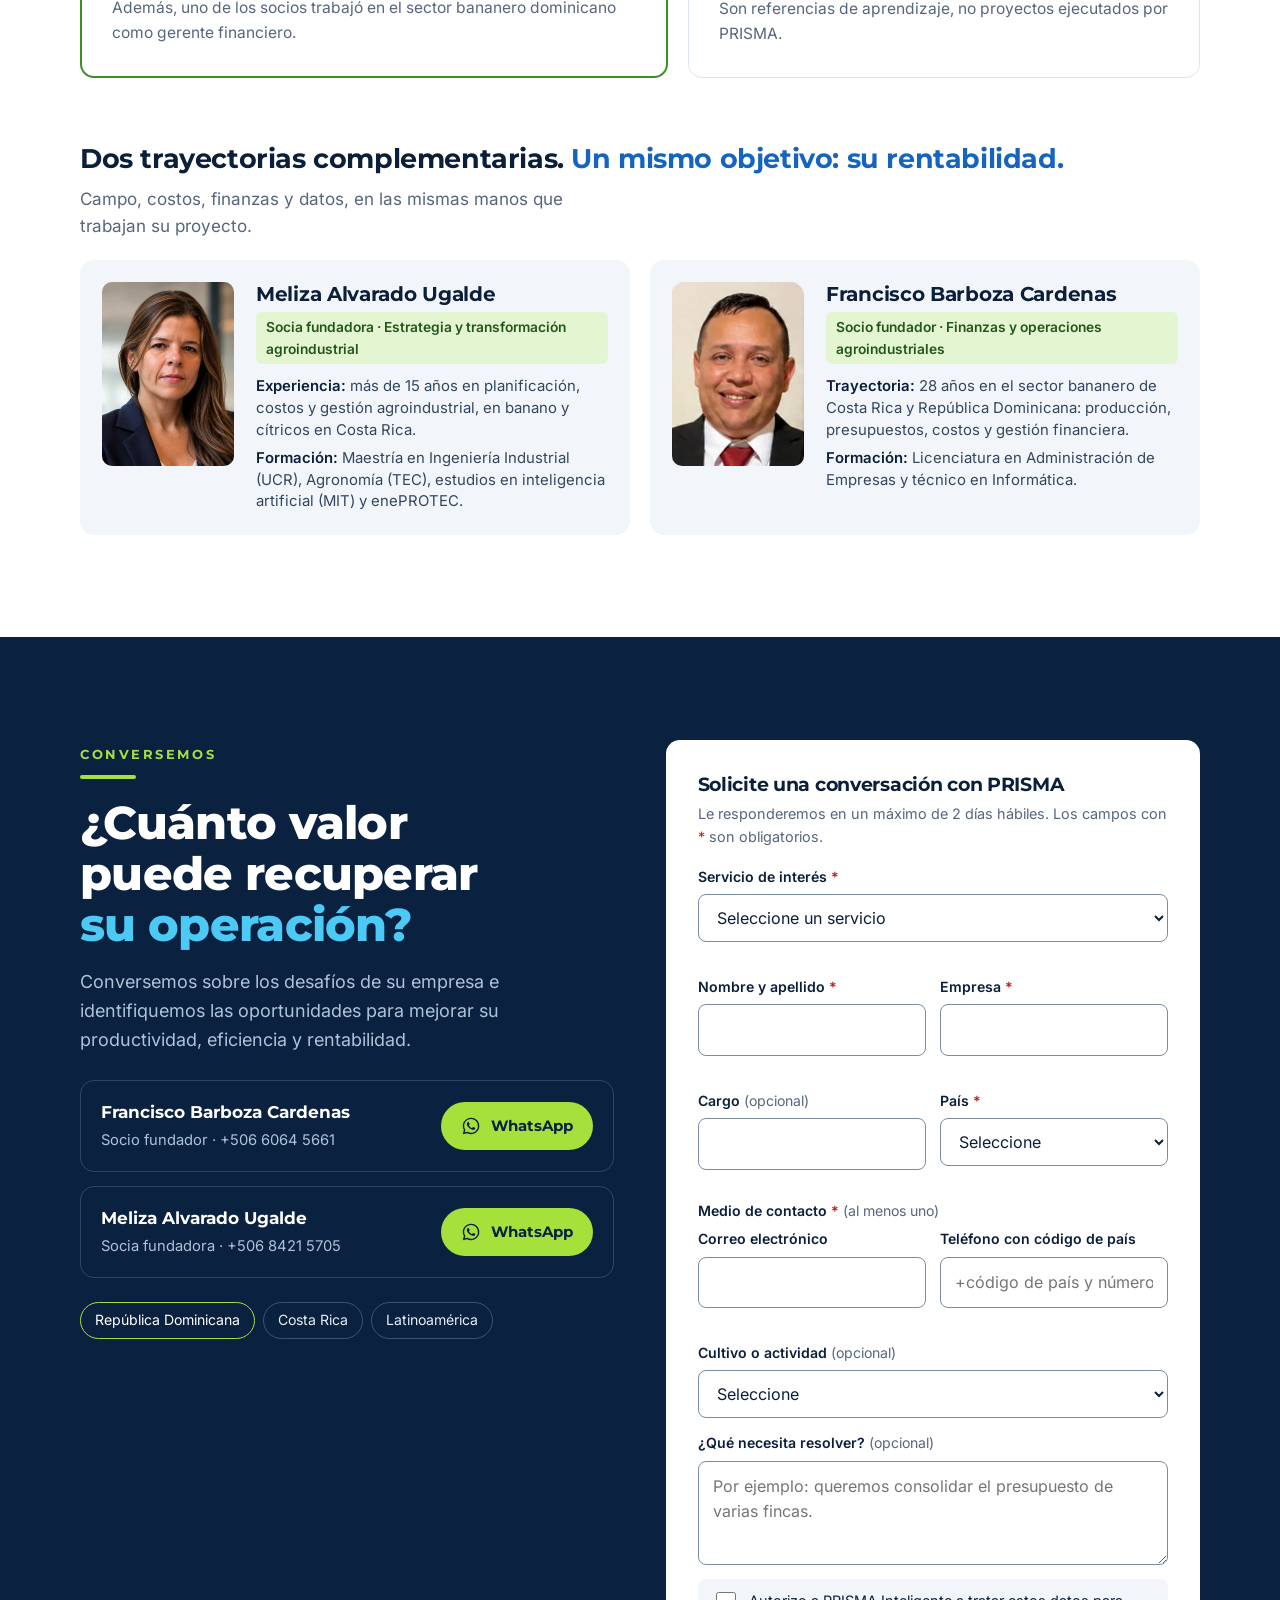
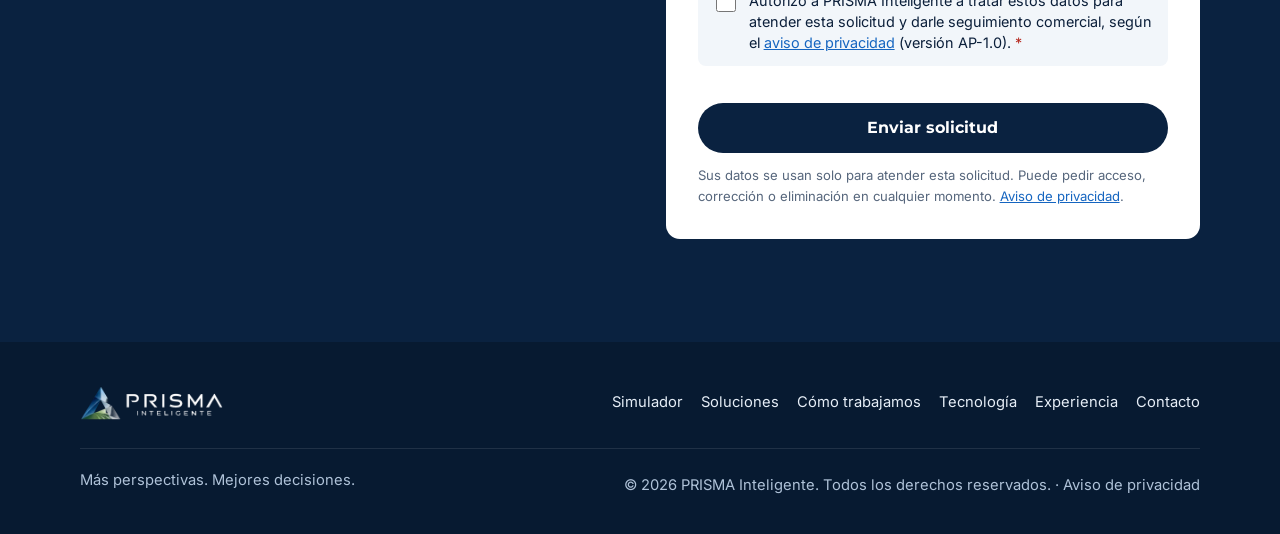
==== commit 8f642067: "Merge PR #8: Bloque 5 — sistema de captación comercial Bloque 5: sistema de captación comercial" ====
--- a/index.html
+++ b/index.html
@@ -3,12 +3,12 @@
 <head>
 <meta charset="utf-8">
 <meta name="viewport" content="width=device-width, initial-scale=1">
-<title>PRISMA Inteligente | Consultoría agroindustrial en Costa Rica y Latinoamérica</title>
-<meta name="description" content="Consultoría y tecnología agroindustrial para banano, arroz, piña y cítricos. Conectamos el campo, las operaciones y las finanzas para mejorar la productividad, controlar los costos y fortalecer la rentabilidad. Costa Rica y Latinoamérica.">
+<title>PRISMA Inteligente | Consultoría agroindustrial en República Dominicana y Costa Rica</title>
+<meta name="description" content="Consultoría y tecnología agroindustrial para banano, arroz, piña y cítricos. Conectamos el campo, las operaciones y las finanzas para mejorar la productividad, controlar los costos y fortalecer la rentabilidad. República Dominicana, Costa Rica y Latinoamérica.">
 <meta name="theme-color" content="#0A2240">
 <!-- Verificación de Google Search Console: NO ELIMINAR en futuras versiones -->
 <meta name="google-site-verification" content="ICjwOiA93C5Jf4vbjh8DH8RtRimONuI6LFmUeSIjv4c" />
-<meta name="keywords" content="consultoría agroindustrial, consultoría agrícola Costa Rica, consultoría agrícola Latinoamérica, costos agrícolas, productividad agrícola, presupuestos agrícolas, control de gestión agroindustrial, software de gestión agroindustrial, inteligencia de negocios para agricultura, rentabilidad agrícola, transformación digital agroindustrial">
+<meta name="keywords" content="consultoría agroindustrial, consultoría agrícola República Dominicana, costos agrícolas, productividad agrícola, presupuestos agrícolas, control de gestión agroindustrial, software de gestión agroindustrial, inteligencia de negocios para agricultura, rentabilidad agrícola, transformación digital agroindustrial">
 <link rel="canonical" href="https://prismainteligente.com/">
 <meta property="og:type" content="website">
 <meta property="og:locale" content="es_LA">
@@ -33,8 +33,8 @@
   "name": "PRISMA Inteligente",
   "description": "Consultoría y tecnología agroindustrial: productividad, costos, presupuestos, control de gestión y rentabilidad.",
   "url": "https://prismainteligente.com/",
-  "areaServed": ["Costa Rica", "Latinoamérica"],
-  "knowsAbout": ["Consultoría agroindustrial", "Costos agrícolas", "Presupuestos agrícolas", "Productividad agrícola", "Control de gestión agroindustrial", "Inteligencia de negocios para agricultura", "Automatización de procesos administrativos", "Planificación financiera y solicitudes de crédito", "Auditorías agronómicas de campo"],
+  "areaServed": ["República Dominicana", "Costa Rica", "Latinoamérica"],
+  "knowsAbout": ["Consultoría agroindustrial", "Costos agrícolas", "Presupuestos agrícolas", "Productividad agrícola", "Control de gestión agroindustrial", "Inteligencia de negocios para agricultura"],
   "founder": [
     {"@type": "Person", "name": "Meliza Alvarado Ugalde"},
     {"@type": "Person", "name": "Francisco Barboza Cardenas"}
@@ -172,18 +172,17 @@
 /* 3. Soluciones */
 .areas{display:grid;grid-template-columns:repeat(4,minmax(0,1fr));gap:20px}
 .area{background:#fff;border:1px solid var(--line);border-top:4px solid var(--blue);border-radius:var(--r);padding:26px 24px;display:flex;flex-direction:column}
-.area:nth-child(4n+2){border-top-color:var(--teal)}
-.area:nth-child(4n+3){border-top-color:var(--green)}
-.area:nth-child(4n){border-top-color:var(--navy)}
+.area:nth-child(2){border-top-color:var(--teal)}
+.area:nth-child(3){border-top-color:var(--green)}
+.area:nth-child(4){border-top-color:var(--navy)}
 .area .ic{width:40px;height:40px;color:var(--blue);margin-bottom:16px}
-.area:nth-child(4n+2) .ic{color:var(--teal)}
-.area:nth-child(4n+3) .ic{color:var(--green)}
-.area:nth-child(4n) .ic{color:var(--navy)}
+.area:nth-child(2) .ic{color:var(--teal)}
+.area:nth-child(3) .ic{color:var(--green)}
+.area:nth-child(4) .ic{color:var(--navy)}
 .area p{margin-top:10px;font-size:.98rem}
 .area ul{margin-top:16px;padding-top:14px;border-top:1px solid var(--line);display:grid;gap:8px}
 .area li{display:flex;gap:10px;font-size:.93rem;color:var(--ink);font-weight:500}
 .area li svg{width:18px;height:18px;flex:none;margin-top:3px;color:var(--green)}
-.area .area-note{margin-top:14px;font-size:.84rem;color:var(--muted)}
 .assure{display:flex;flex-wrap:wrap;justify-content:center;gap:12px 36px;margin-top:36px;font-weight:600;color:var(--ink)}
 .assure li{display:flex;align-items:center;gap:10px}
 .assure svg{width:22px;height:22px;color:var(--green)}
@@ -497,9 +496,6 @@
   <symbol id="i-prod" viewBox="0 0 40 40"><g fill="none" stroke="currentColor" stroke-width="2.2" stroke-linecap="round" stroke-linejoin="round"><path d="M6 33h28"/><path d="M10 33V22M18 33V16M26 33V19M34 33V10"/><path d="M8 16l9-7 8 5 9-8"/></g></symbol>
   <symbol id="i-cost" viewBox="0 0 40 40"><g fill="none" stroke="currentColor" stroke-width="2.2" stroke-linecap="round"><ellipse cx="20" cy="10" rx="12" ry="4.5"/><path d="M8 10v7c0 2.5 5.4 4.5 12 4.5S32 19.5 32 17v-7"/><path d="M8 17v7c0 2.5 5.4 4.5 12 4.5S32 26.5 32 24v-7"/><path d="M8 24v6c0 2.5 5.4 4.5 12 4.5S32 32.5 32 30v-6"/></g></symbol>
   <symbol id="i-plan" viewBox="0 0 40 40"><g fill="none" stroke="currentColor" stroke-width="2.2" stroke-linecap="round" stroke-linejoin="round"><circle cx="20" cy="20" r="13"/><circle cx="20" cy="20" r="7"/><circle cx="20" cy="20" r="1.6" fill="currentColor"/><path d="M29 11l5-5M30 6h4v4"/></g></symbol>
-  <symbol id="i-auto" viewBox="0 0 40 40"><g fill="none" stroke="currentColor" stroke-width="2.2" stroke-linecap="round" stroke-linejoin="round"><path d="M31 15a12 12 0 0 0-20.5-4"/><path d="M10 5v6h6"/><path d="M9 25a12 12 0 0 0 20.5 4"/><path d="M30 35v-6h-6"/><circle cx="20" cy="20" r="4"/></g></symbol>
-  <symbol id="i-fin" viewBox="0 0 40 40"><g fill="none" stroke="currentColor" stroke-width="2.2" stroke-linecap="round" stroke-linejoin="round"><rect x="7" y="5" width="22" height="30" rx="2.5"/><path d="M12 12h12M12 17h7"/><path d="M12 29l5-4.5 4 2.5 6-6"/><path d="M29 15h4v20H13"/></g></symbol>
-  <symbol id="i-field" viewBox="0 0 40 40"><g fill="none" stroke="currentColor" stroke-width="2.2" stroke-linecap="round" stroke-linejoin="round"><circle cx="17" cy="17" r="11"/><path d="M25 25l9 9"/><path d="M11.5 21c0-5.5 4-9 10-9.5-.4 6-4 9.8-10 9.5z"/><path d="M11.5 21l5.5-4.5"/></g></symbol>
   <symbol id="i-tech" viewBox="0 0 40 40"><g fill="none" stroke="currentColor" stroke-width="2.2" stroke-linecap="round" stroke-linejoin="round"><rect x="5" y="7" width="30" height="20" rx="2.5"/><path d="M14 33h12M20 27v6"/><path d="M11 21l5-5 4 3 7-7"/></g></symbol>
 </svg>
 
@@ -541,7 +537,7 @@
       </div>
       <p class="first-step">Primer paso: un diagnóstico de 4 a 6 semanas, con sus propios datos.</p>
       <p class="axis"><span>CAMPO</span><span>DATOS</span><span>ESTRATEGIA</span><span>RESULTADOS</span></p>
-      <p class="region">Banano · Arroz · Piña · Cítricos — consultoría agrícola en Costa Rica y Latinoamérica</p>
+      <p class="region">Banano · Arroz · Piña · Cítricos — consultoría agrícola en República Dominicana, Costa Rica y Latinoamérica</p>
     </div>
     <div class="hero-photo">
       <picture><source media="(max-width:860px)" srcset="assets/portada-ancha-480.0790c49b9a.webp 480w, assets/portada-ancha-780.a079c60a94.webp 780w, assets/portada-ancha.4e7bde5c02.webp 1000w" sizes="100vw" width="1000" height="550"><img src="assets/portada.a93b07b147.webp" alt="Vista aérea de tres tractores con equipos de aplicación entrando a las hileras de una plantación" width="620" height="1158" fetchpriority="high"></picture>
@@ -599,7 +595,7 @@
       <form class="sim-form reveal" id="sim-form" novalidate>
         <div class="fields">
           <div class="field"><label for="s-cultivo">Cultivo</label>
-            <select id="s-cultivo"><option value="banano">Banano</option><option value="platano">Plátano</option><option value="arroz">Arroz</option><option value="pina">Piña</option><option value="citricos">Cítricos</option><option value="palma">Palma</option><option value="tuberculos">Tubérculos</option><option value="otro">Otro</option></select></div>
+            <select id="s-cultivo"><option value="banano">Banano</option><option value="arroz">Arroz</option><option value="pina">Piña</option><option value="citricos">Cítricos</option><option value="otro">Otro</option></select></div>
           <div class="field"><label for="s-unidad">Unidad de producción</label>
             <select id="s-unidad"><option value="caja">Caja</option><option value="quintal">Quintal</option><option value="tonelada">Tonelada</option><option value="kg">Kilogramo</option><option value="unidad">Unidad</option></select></div>
           <div class="field"><label for="s-volumen">Volumen anual</label>
@@ -651,7 +647,7 @@
     <div class="head reveal">
       <p class="kicker">Nuestras soluciones</p>
       <h2 id="soluciones-title">Una visión integral <span class="accent">de su negocio.</span></h2>
-      <p>Siete áreas con una misma lógica: conectar lo que pasa en el campo con lo que muestran los números.</p>
+      <p>Cuatro áreas con una misma lógica: conectar lo que pasa en el campo con lo que muestran los números.</p>
     </div>
     <div class="areas">
       <article class="area reveal">
@@ -694,37 +690,6 @@
           <li><svg aria-hidden="true"><use href="#i-check"/></svg>Herramientas a la medida del campo</li>
         </ul>
       </article>
-      <article class="area reveal">
-        <svg class="ic" aria-hidden="true"><use href="#i-auto"/></svg>
-        <h3>Automatización de procesos administrativos</h3>
-        <p>Digitalizamos y automatizamos tareas administrativas para reducir el trabajo manual y los errores, ganar tiempo y mejorar la trazabilidad de la información.</p>
-        <ul>
-          <li><svg aria-hidden="true"><use href="#i-check"/></svg>Reportes e indicadores automáticos</li>
-          <li><svg aria-hidden="true"><use href="#i-check"/></svg>Flujos de trabajo más ágiles</li>
-          <li><svg aria-hidden="true"><use href="#i-check"/></svg>Oportunidades de automatización con IA</li>
-        </ul>
-      </article>
-      <article class="area reveal">
-        <svg class="ic" aria-hidden="true"><use href="#i-fin"/></svg>
-        <h3>Planificación financiera y solicitudes de crédito</h3>
-        <p>Preparamos flujos de caja proyectados, presupuestos financieros y análisis de capacidad de pago para presentar solicitudes de financiamiento ante la banca.</p>
-        <ul>
-          <li><svg aria-hidden="true"><use href="#i-check"/></svg>Flujos de caja y proyecciones</li>
-          <li><svg aria-hidden="true"><use href="#i-check"/></svg>Capacidad de pago y escenarios</li>
-          <li><svg aria-hidden="true"><use href="#i-check"/></svg>Información que pide el banco</li>
-        </ul>
-        <p class="area-note">No somos intermediarios financieros ni garantizamos la aprobación: la decisión es de cada entidad.</p>
-      </article>
-      <article class="area reveal">
-        <svg class="ic" aria-hidden="true"><use href="#i-field"/></svg>
-        <h3>Auditorías agronómicas de campo</h3>
-        <p>Ingenieros agrónomos evalúan en campo la ejecución de las labores, el manejo agronómico y el aprovechamiento de los recursos.</p>
-        <ul>
-          <li><svg aria-hidden="true"><use href="#i-check"/></svg>Calidad de las labores verificada</li>
-          <li><svg aria-hidden="true"><use href="#i-check"/></svg>Uso eficiente de los recursos</li>
-          <li><svg aria-hidden="true"><use href="#i-check"/></svg>Informe técnico con recomendaciones</li>
-        </ul>
-      </article>
     </div>
     <p class="diff reveal">Ni una consultora que entrega informes, ni un proveedor de software genérico: <strong>los socios trabajan con su equipo, en campo y oficina, y dejan herramientas propias funcionando.</strong></p>
     <ul class="assure reveal">
@@ -772,7 +737,7 @@
         <h4>Qué necesitamos de usted</h4>
         <ul>
           <li><svg aria-hidden="true"><use href="#i-check"/></svg><span><b>Un interlocutor</b> que conozca la operación</span></li>
-          <li><svg aria-hidden="true"><use href="#i-check"/></svg><span><b>Los registros que ya tiene</b>: mano de obra, insumos y materiales, servicios y terceros</span></li>
+          <li><svg aria-hidden="true"><use href="#i-check"/></svg><span><b>Los registros que ya tiene</b>: Excel, nómina, cosecha, compras</span></li>
           <li><svg aria-hidden="true"><use href="#i-check"/></svg><span><b>Una reunión por semana</b> para validar hallazgos</span></li>
           <li><svg aria-hidden="true"><use href="#i-check"/></svg><span><b>Acuerdo de confidencialidad</b> y propiedad de sus datos</span></li>
         </ul>
@@ -821,7 +786,7 @@
         <p>Prototipo para analizar el costo real de producción y encontrar dónde se desvía:</p>
         <ul class="ci-list">
           <li>Costo por unidad producida</li>
-          <li>Costo mensual por finca</li>
+          <li>Costos por finca y por período</li>
           <li>Mano de obra, materiales y servicios</li>
           <li>Comparación de costos entre operaciones</li>
           <li>Identificación de desviaciones</li>
@@ -839,7 +804,7 @@
       <div class="sc-head">
         <p class="sc-kicker">PRISMA Budget Intelligence · por dentro</p>
         <h3 id="sc-title">Así funciona hoy la aplicación</h3>
-        <p><b>El problema que resuelve:</b> el presupuesto agrícola suele repartirse en varios Excel por finca, difíciles de consolidar, comparar y aprobar. Budget Intelligence reúne todas las partidas en un solo modelo, y cada cifra se puede rastrear hasta la finca, la labor y el mes.</p>
+        <p><b>El problema que resuelve:</b> el presupuesto agrícola suele repartirse en varios Excel por finca, difíciles de consolidar, comparar y aprobar. Budget Intelligence reúne todas las partidas en un solo modelo, y cada cifra se puede rastrear hasta la finca, la labor y el período.</p>
       </div>
       <div class="sc-tabs" role="tablist" aria-label="Vistas de PRISMA Budget Intelligence">
         <button type="button" role="tab" id="bt-consolidado" aria-controls="bp-consolidado" aria-selected="true">Consolidado</button>
@@ -851,7 +816,7 @@
       <div class="sc-panel" role="tabpanel" id="bp-consolidado" aria-labelledby="bt-consolidado" tabindex="0">
         <figure>
           <div class="sc-frame"><img src="img/bi-consolidado-1400.webp" srcset="img/bi-consolidado-760.webp 760w, img/bi-consolidado-1400.webp 1400w" sizes="(max-width:600px) calc(100vw - 94px), (max-width:1279px) calc(100vw - 140px), 1020px" width="1400" height="748" loading="lazy" decoding="async" alt="Captura de PRISMA Budget Intelligence: presupuesto consolidado e indicadores, con datos ficticios de demostración."></div>
-          <figcaption><b>Presupuesto consolidado e indicadores.</b> Total del año, su composición por clase de costo, el costo por caja y por hectárea, y la distribución mensual. Cada indicador muestra su denominador.</figcaption>
+          <figcaption><b>Presupuesto consolidado e indicadores.</b> Total del año, su composición por clase de costo, el costo por caja y por hectárea, y la distribución por período. Cada indicador muestra su denominador.</figcaption>
           <a class="sc-zoom" href="img/bi-consolidado-1400.webp" target="_blank" rel="noopener">Ampliar captura<span class="sr"> (se abre en una pestaña nueva)</span></a>
         </figure>
       </div>
@@ -872,7 +837,7 @@
       <div class="sc-panel" role="tabpanel" id="bp-matriz" aria-labelledby="bt-matriz" tabindex="0" hidden>
         <figure>
           <div class="sc-frame"><img src="img/bi-matriz-1400.webp" srcset="img/bi-matriz-760.webp 760w, img/bi-matriz-1400.webp 1400w" sizes="(max-width:600px) calc(100vw - 94px), (max-width:1279px) calc(100vw - 140px), 1020px" width="1400" height="698" loading="lazy" decoding="async" alt="Captura de PRISMA Budget Intelligence: matriz presupuestaria, con datos ficticios de demostración."></div>
-          <figcaption><b>Matriz presupuestaria.</b> Cada actividad en cada finca, en una sola tabla. Filas y columnas se eligen: finca, lote, actividad, clase de costo o mes.</figcaption>
+          <figcaption><b>Matriz presupuestaria.</b> Cada actividad en cada finca, en una sola tabla. Filas y columnas se eligen: finca, lote, actividad, clase de costo o período.</figcaption>
           <a class="sc-zoom" href="img/bi-matriz-1400.webp" target="_blank" rel="noopener">Ampliar captura<span class="sr"> (se abre en una pestaña nueva)</span></a>
         </figure>
       </div>
@@ -894,9 +859,9 @@
       <div class="sc-status">
         <div class="ok"><h4><span class="status s-pilot">Funciona hoy</span></h4>
           <ul>
-            <li>Presupuesto mensual, consolidado y por finca, lote y labor</li>
+            <li>Presupuesto consolidado y por finca, lote, labor y período</li>
             <li>Costo por caja y por hectárea, con su denominador</li>
-            <li>Matriz por actividad, finca, clase de costo y mes</li>
+            <li>Matriz por actividad, finca, clase de costo y período</li>
             <li>Escenarios del año siguiente desde una versión base</li>
             <li>Comparación entre versiones y entre fincas</li>
             <li>Revisión, aprobación y bitácora de cambios</li>
@@ -1034,7 +999,7 @@
         </div>
       </div>
       <ul class="regions" aria-label="Presencia regional">
-        <li>Costa Rica</li><li>Latinoamérica</li>
+        <li>República Dominicana</li><li>Costa Rica</li><li>Latinoamérica</li>
       </ul>
     </div>
 
@@ -1059,9 +1024,6 @@
             <option value="PRISMA Budget Intelligence" data-key="budget">PRISMA Budget Intelligence</option>
             <option value="PRISMA Cost Intelligence" data-key="cost">PRISMA Cost Intelligence</option>
             <option value="Consultoría agroindustrial" data-key="consultoria">Consultoría agroindustrial</option>
-            <option value="Automatización de procesos administrativos" data-key="automatizacion">Automatización de procesos administrativos</option>
-            <option value="Planificación financiera y solicitudes de crédito" data-key="financiera">Planificación financiera y solicitudes de crédito</option>
-            <option value="Auditorías agronómicas de campo" data-key="auditoria">Auditorías agronómicas de campo</option>
             <option value="Validación de un escenario del simulador" data-key="simulador">Validación de un escenario del simulador</option>
             <option value="Otros servicios" data-key="otros">Otros servicios</option>
           </select><span class="err" id="e-servicio" aria-live="polite"></span></div>
@@ -1079,7 +1041,7 @@
           <span class="err" id="e-contacto" aria-live="polite"></span>
         </fieldset>
         <div class="field full"><label for="f-cultivo">Cultivo o actividad <span class="opt">(opcional)</span></label>
-          <select id="f-cultivo" name="cultivo"><option value="">Seleccione</option><option>Banano</option><option>Plátano</option><option>Arroz</option><option>Piña</option><option>Cítricos</option><option>Caña de azúcar</option><option>Palma</option><option>Tubérculos</option><option>Otros cultivos</option><option>Otras actividades agroindustriales</option></select></div>
+          <select id="f-cultivo" name="cultivo"><option value="">Seleccione</option><option>Banano</option><option>Arroz</option><option>Piña</option><option>Cítricos</option><option>Caña de azúcar</option><option>Otros cultivos</option><option>Otras actividades agroindustriales</option></select></div>
         <div class="field full"><label for="f-necesidad">¿Qué necesita resolver? <span class="opt">(opcional)</span></label><textarea id="f-necesidad" name="necesidad" maxlength="1000" placeholder="Por ejemplo: queremos consolidar el presupuesto de varias fincas."></textarea></div>
         <label class="consent full" for="f-consent"><input type="checkbox" id="f-consent" name="consentimiento_datos" value="Sí" aria-describedby="e-consent"> <span>Autorizo a PRISMA Inteligente a tratar estos datos para atender esta solicitud y darle seguimiento comercial, según el <a href="privacidad.html" target="_blank" rel="noopener">aviso de privacidad</a> (versión AP-1.0). <span class="req" aria-hidden="true">*</span></span></label>
         <span class="err full" id="e-consent" aria-live="polite"></span>
@@ -1184,9 +1146,9 @@
   }
 
   // Simulador de impacto (sin almacenamiento)
-  var SIM={unidad:{banano:'caja',platano:'caja',arroz:'quintal',pina:'caja',citricos:'tonelada',palma:'tonelada',tuberculos:'tonelada',otro:'unidad'},
+  var SIM={unidad:{banano:'caja',arroz:'quintal',pina:'caja',citricos:'tonelada',otro:'unidad'},
     plural:{caja:'cajas',quintal:'quintales',tonelada:'toneladas',kg:'kilogramos',unidad:'unidades'},
-    nombre:{banano:'Banano',platano:'Plátano',arroz:'Arroz',pina:'Piña',citricos:'Cítricos',palma:'Palma',tuberculos:'Tubérculos',otro:'Otro cultivo'},
+    nombre:{banano:'Banano',arroz:'Arroz',pina:'Piña',citricos:'Cítricos',otro:'Otro cultivo'},
     pref:{USD:'USD ',DOP:'RD$ ',CRC:'₡ '}};
   var $=function(id){return document.getElementById(id);};
   var LIM={volMax:1e9,costMax:1e6,costMin:0.0001,pctMax:50};
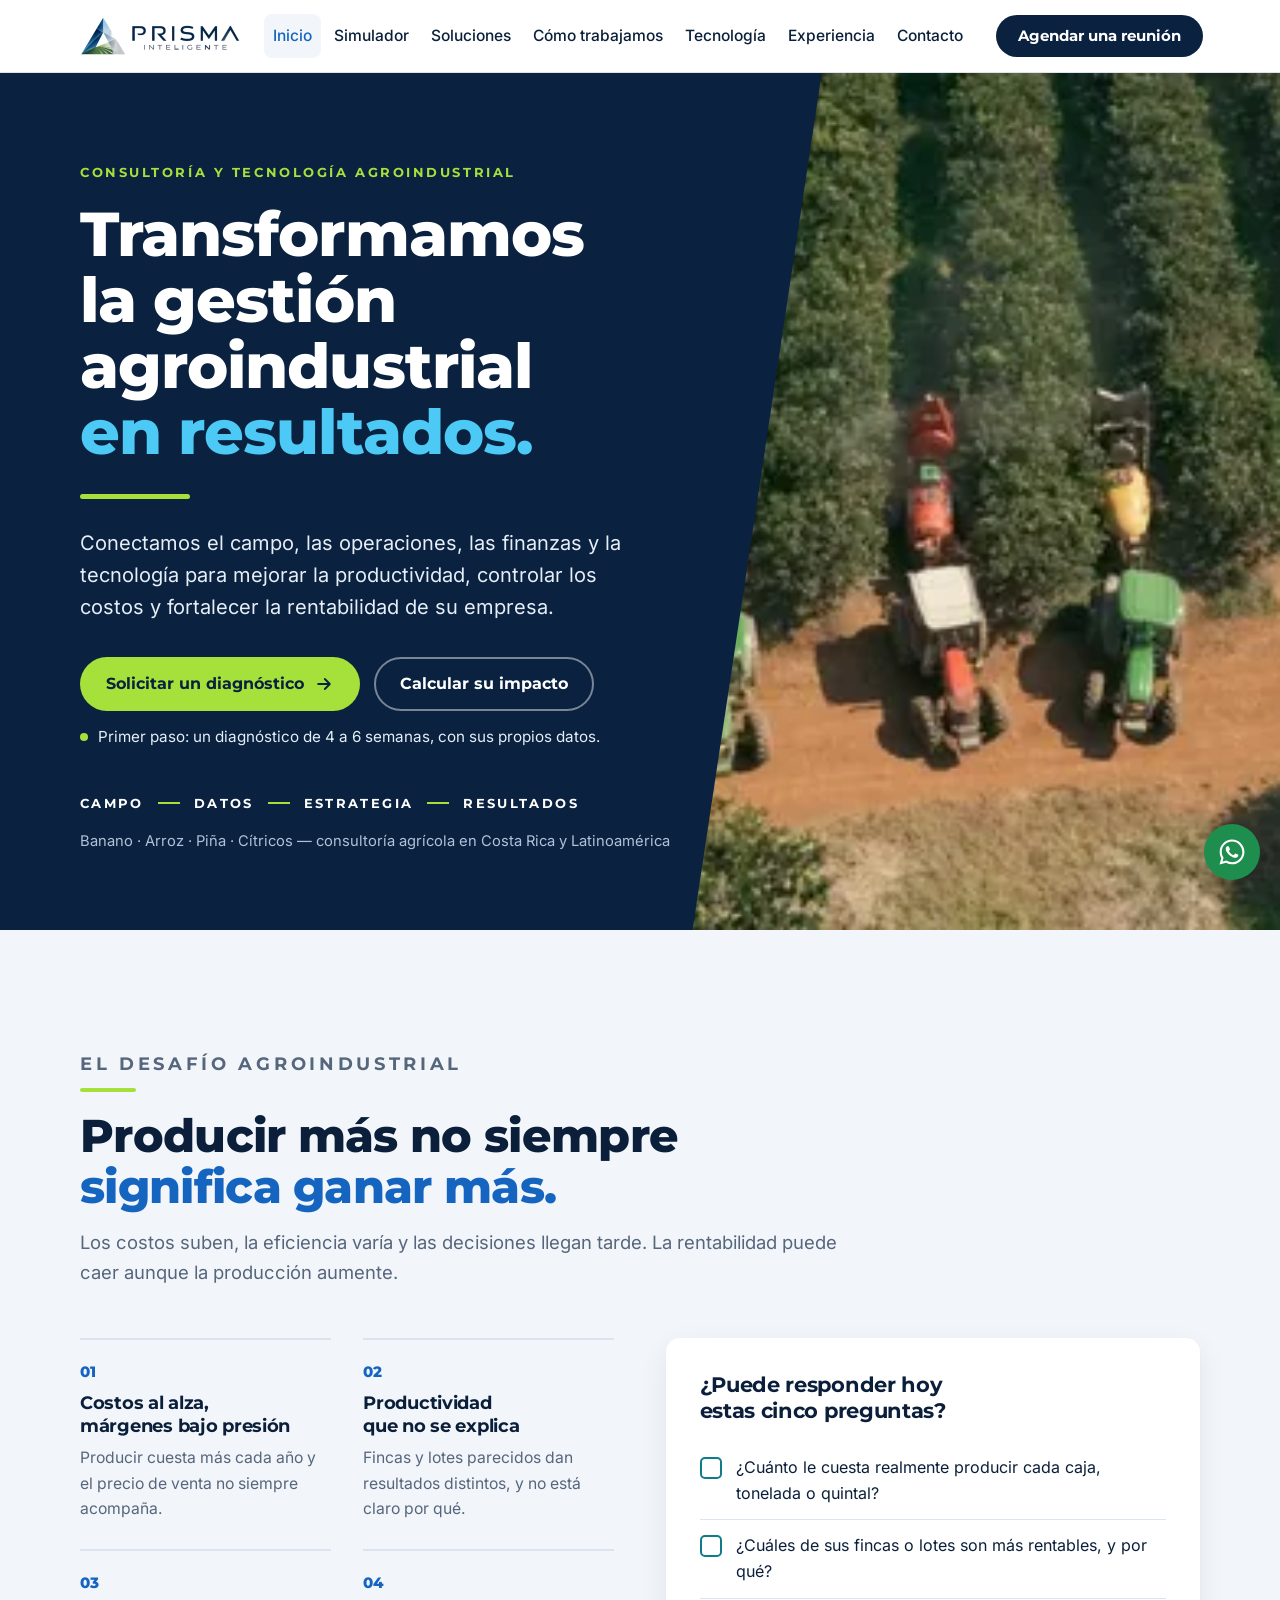
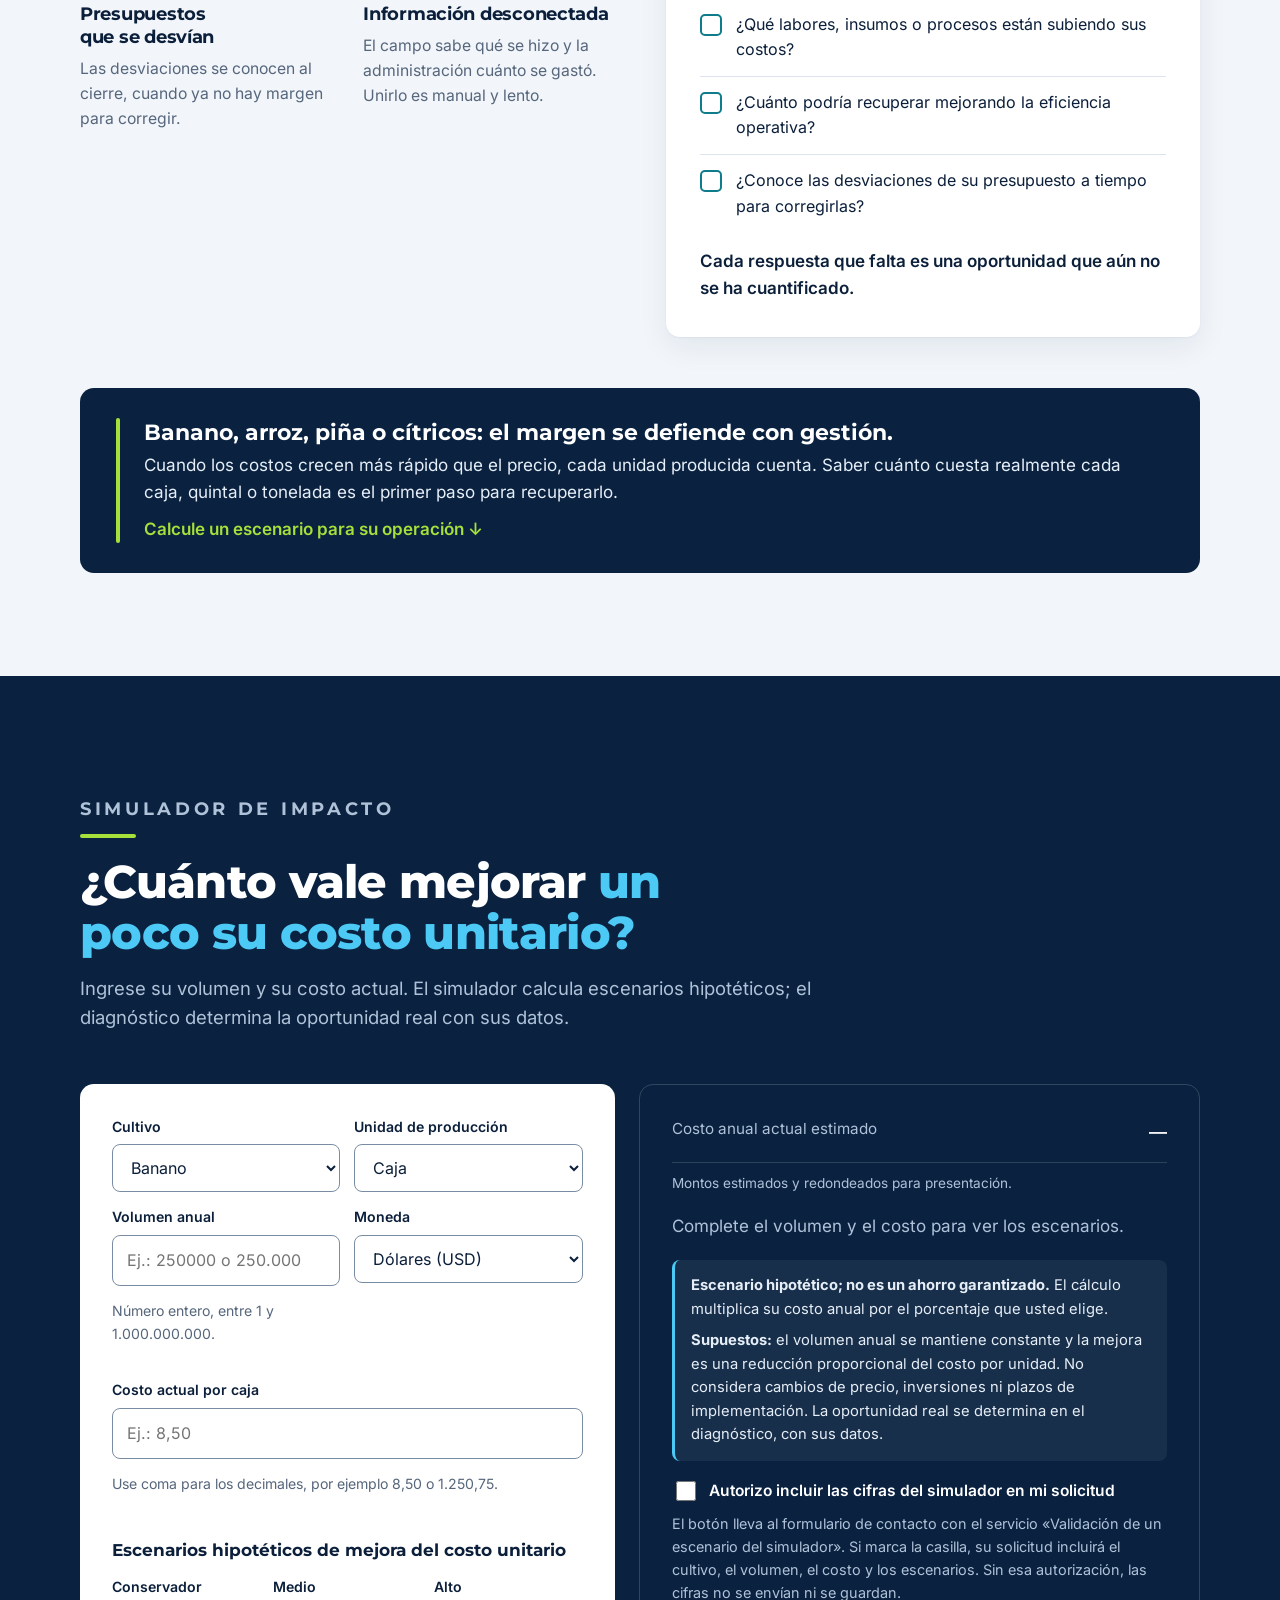
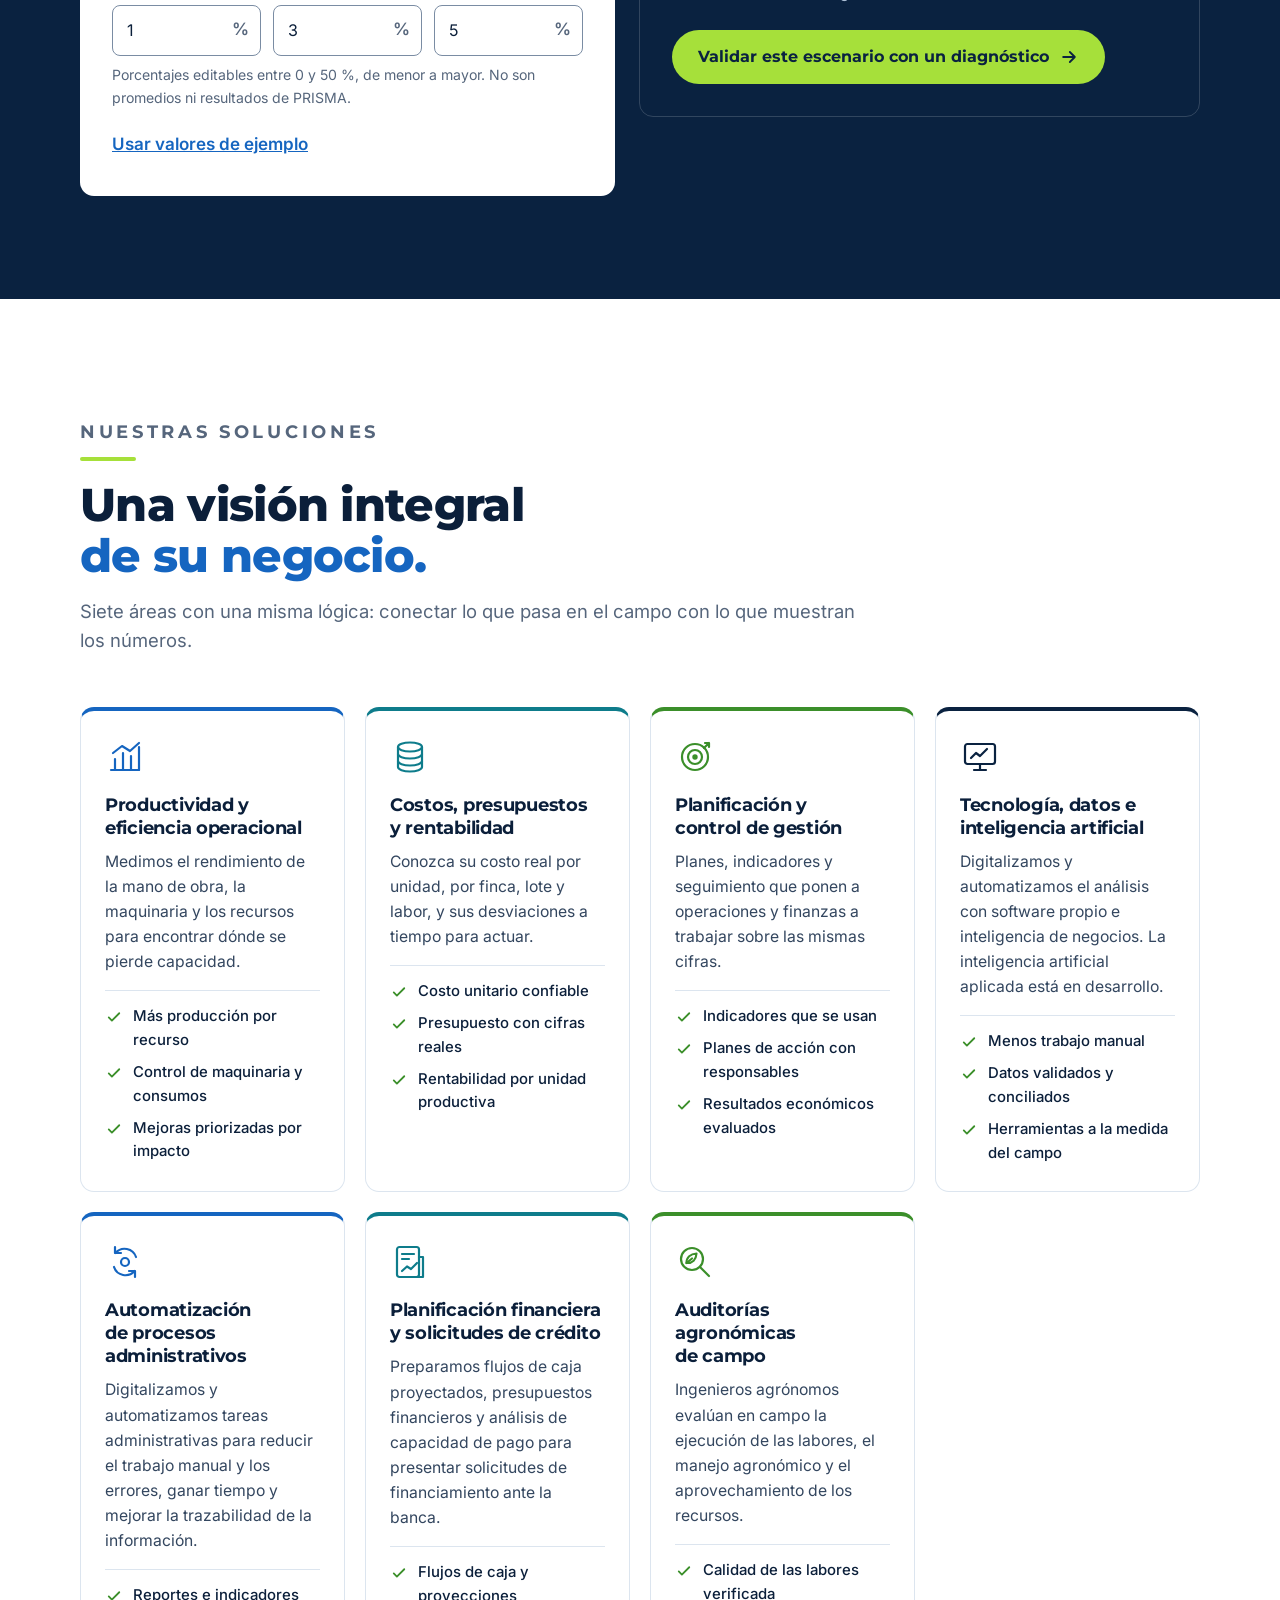
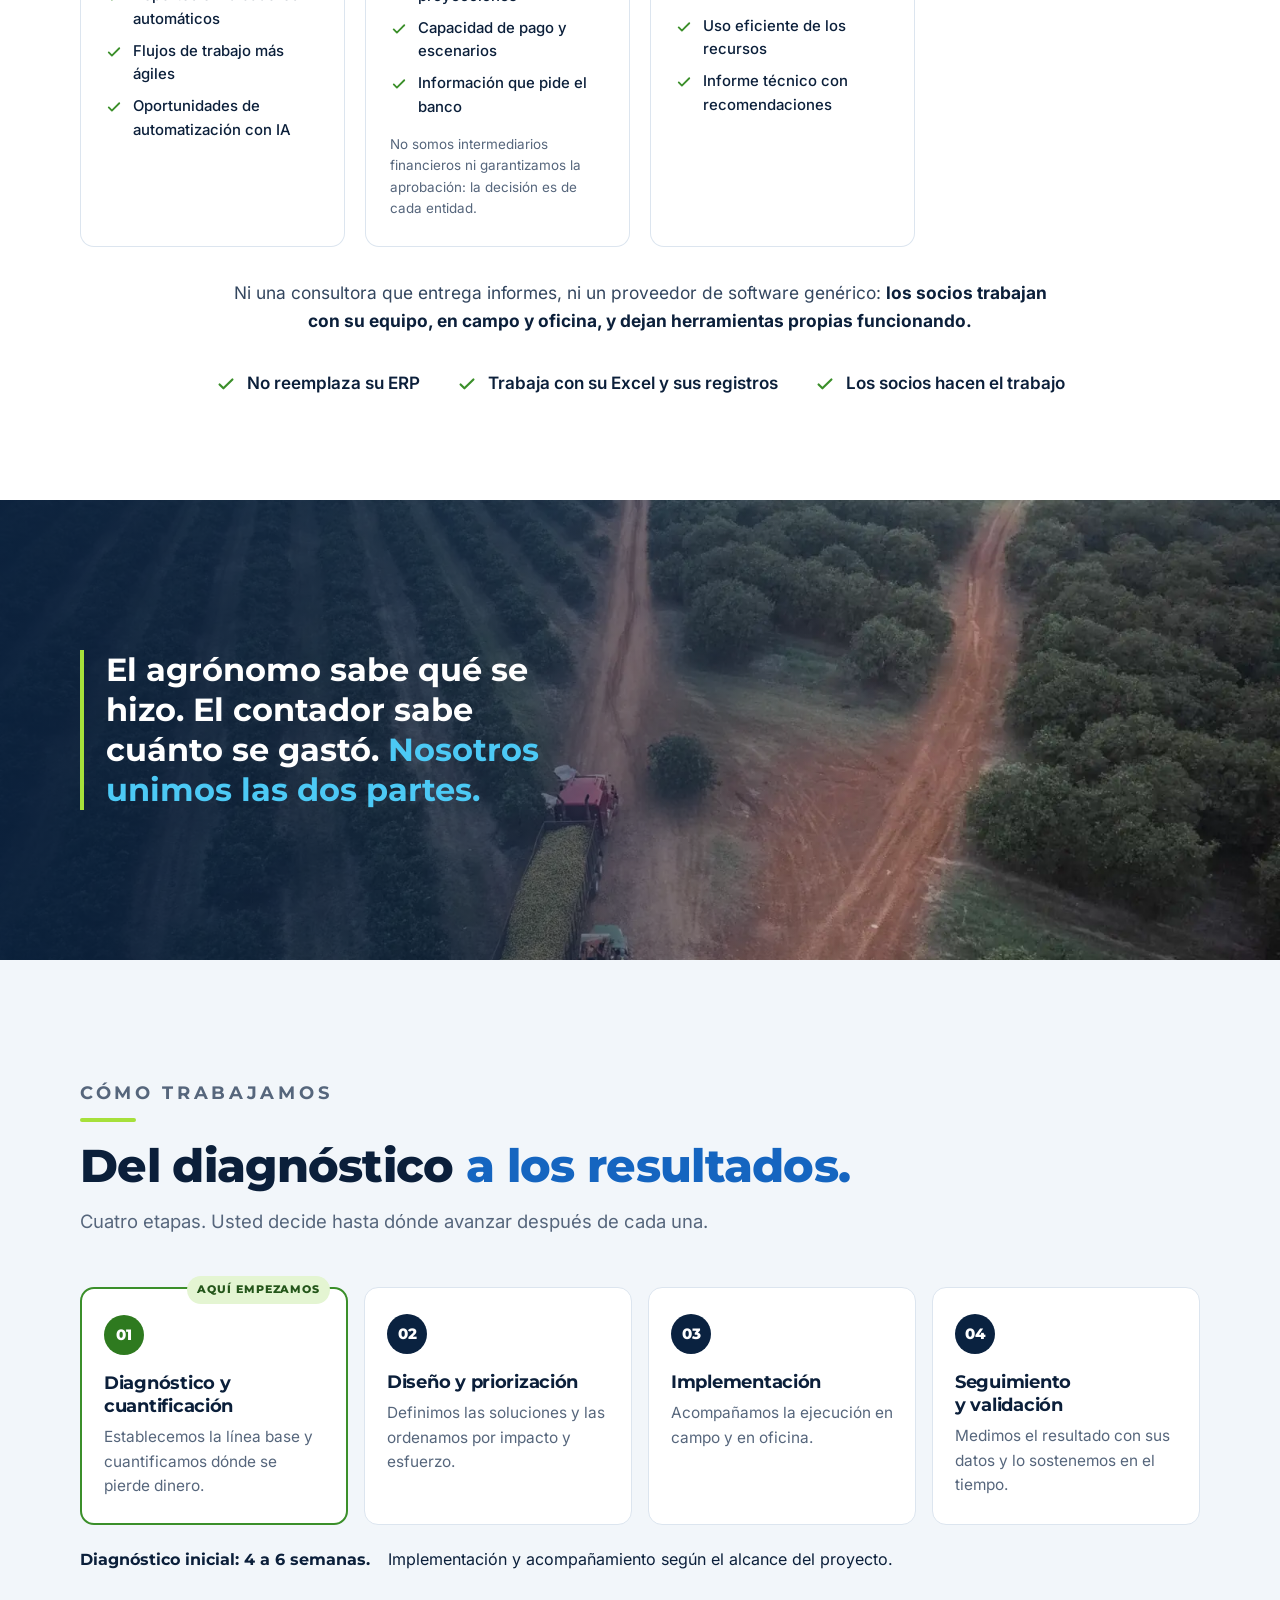
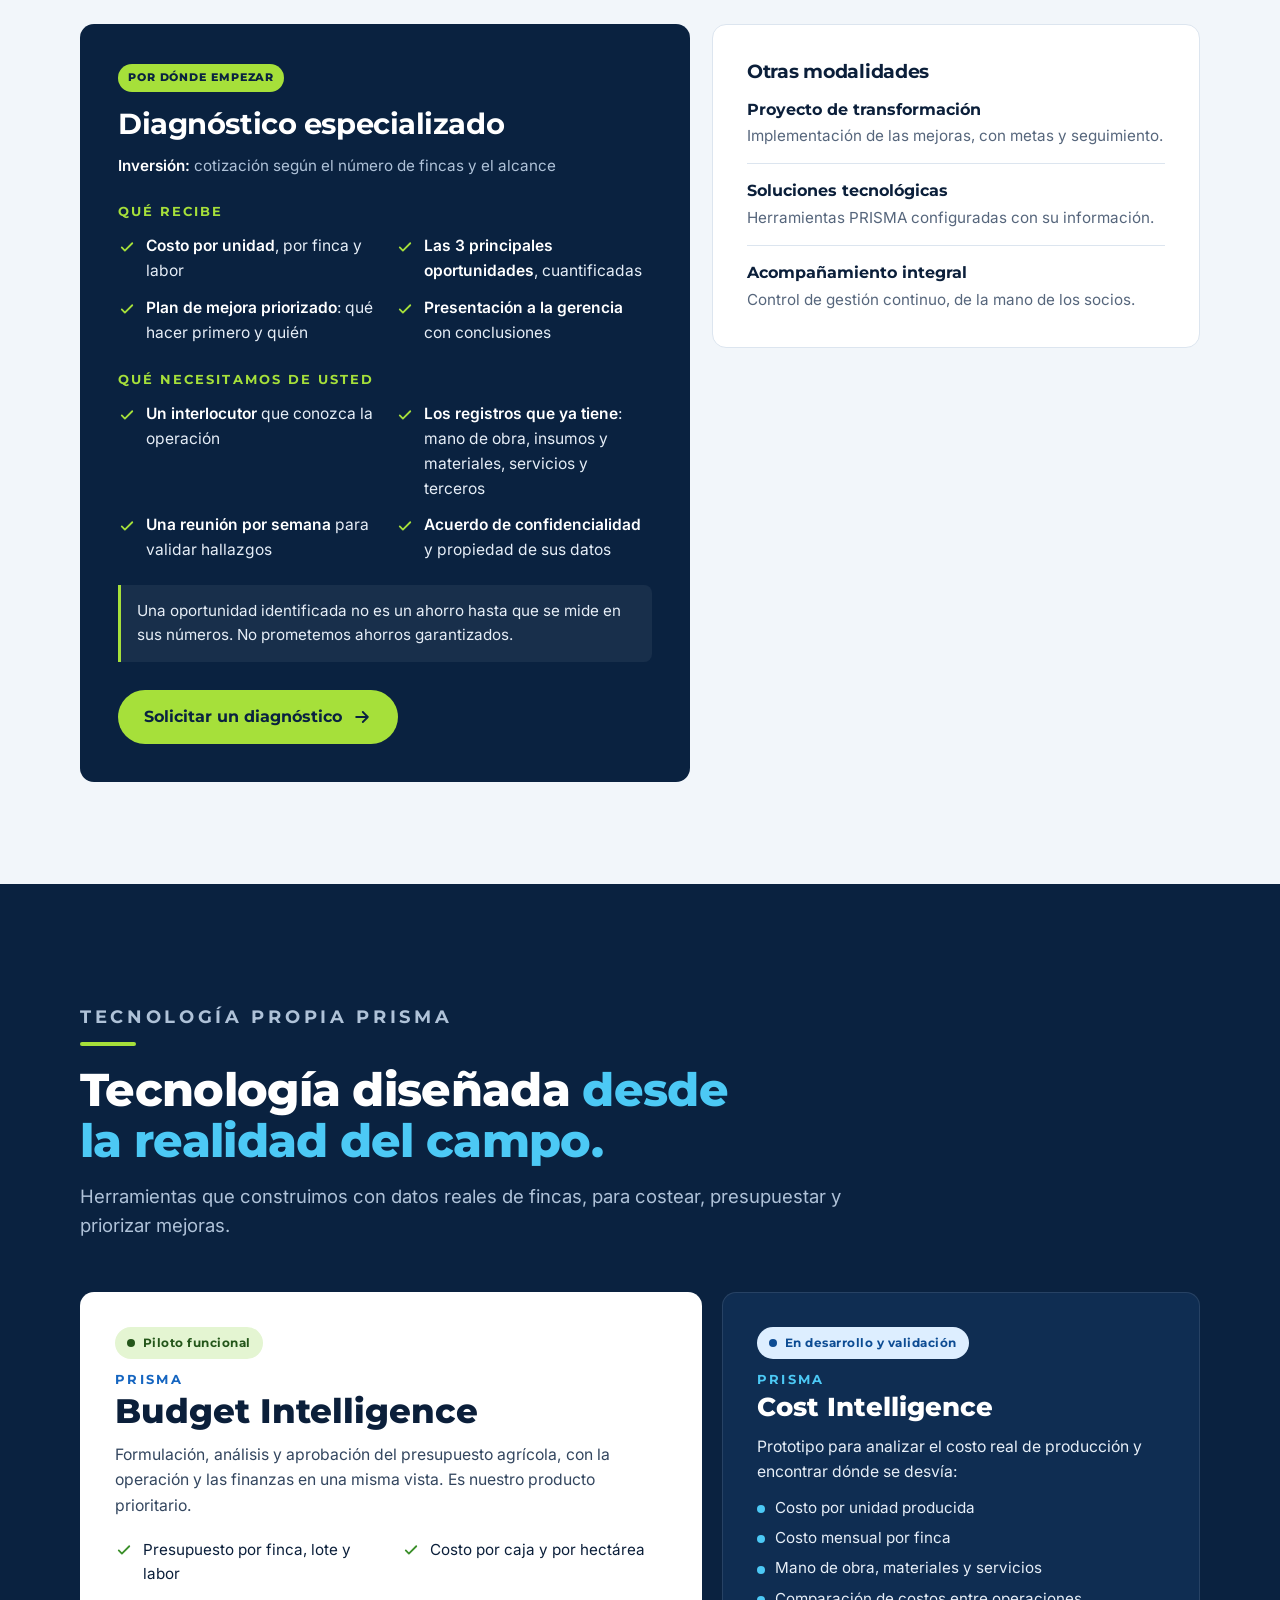
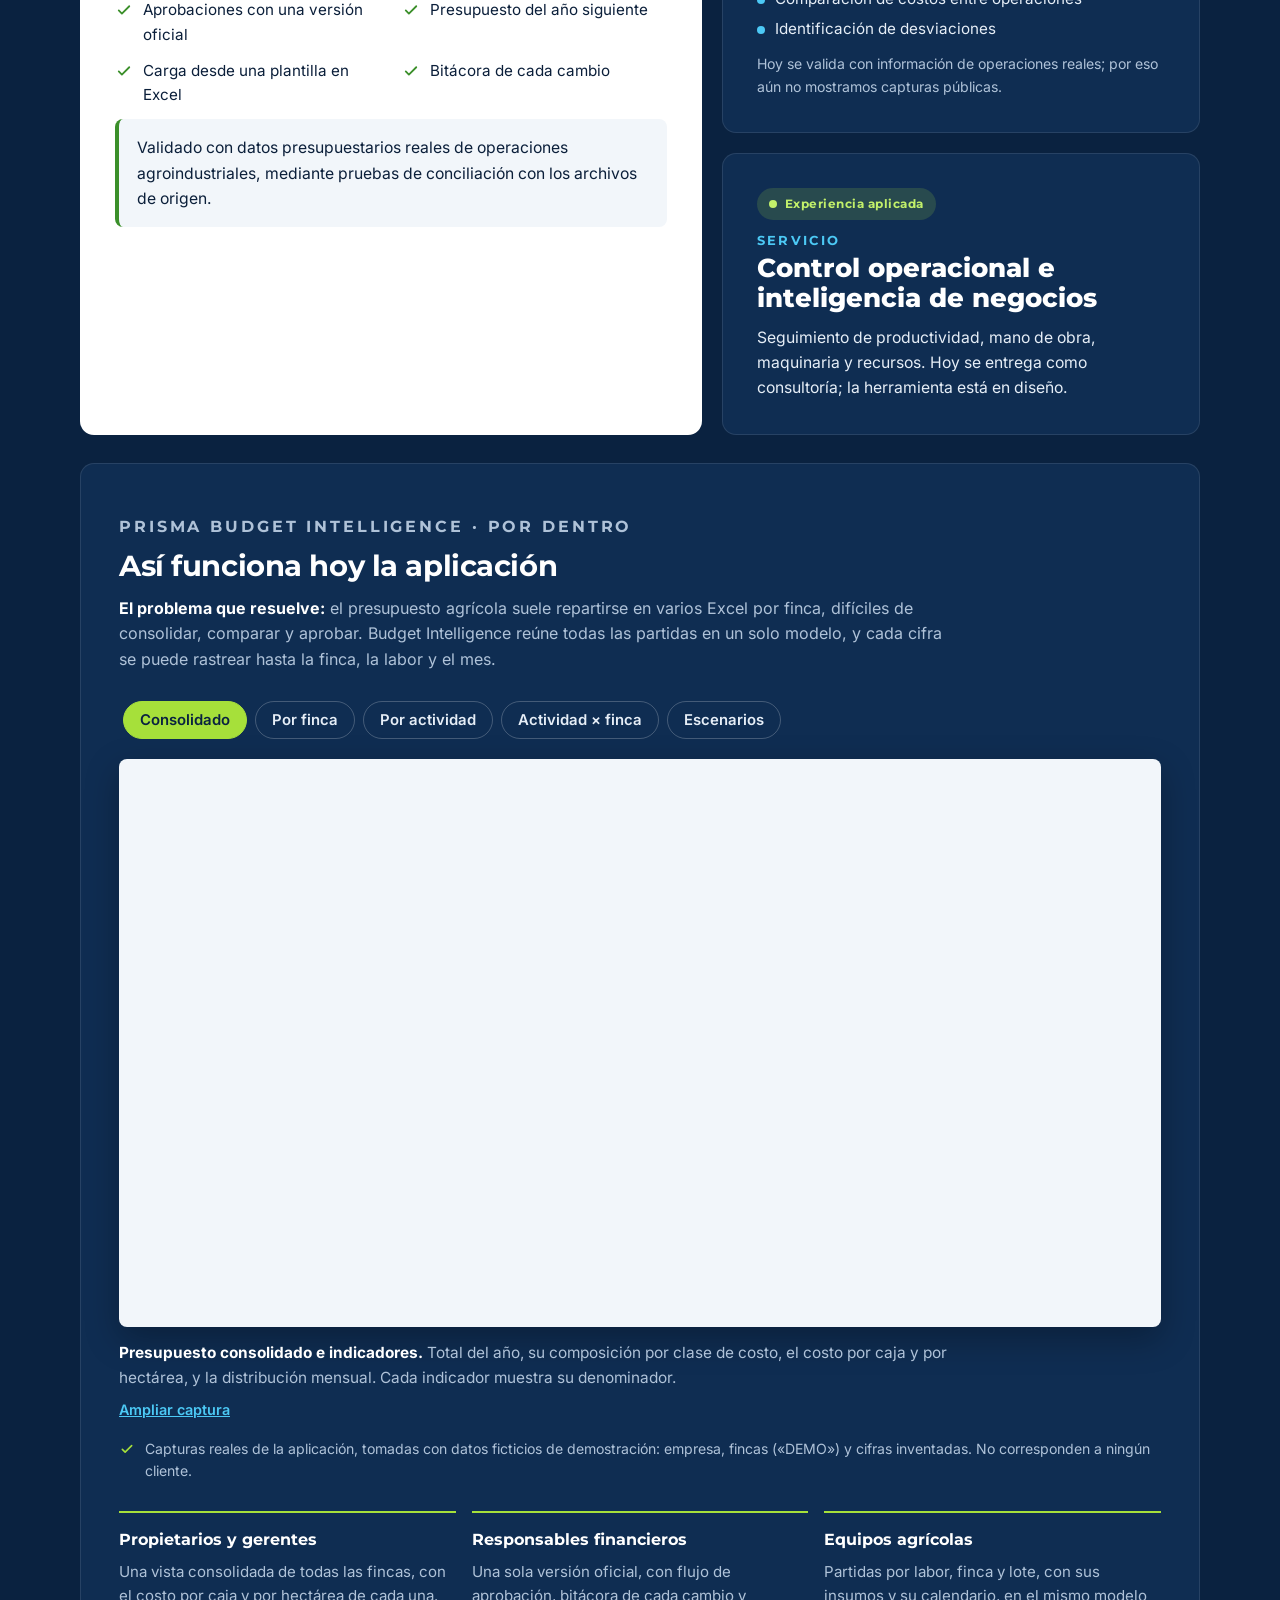
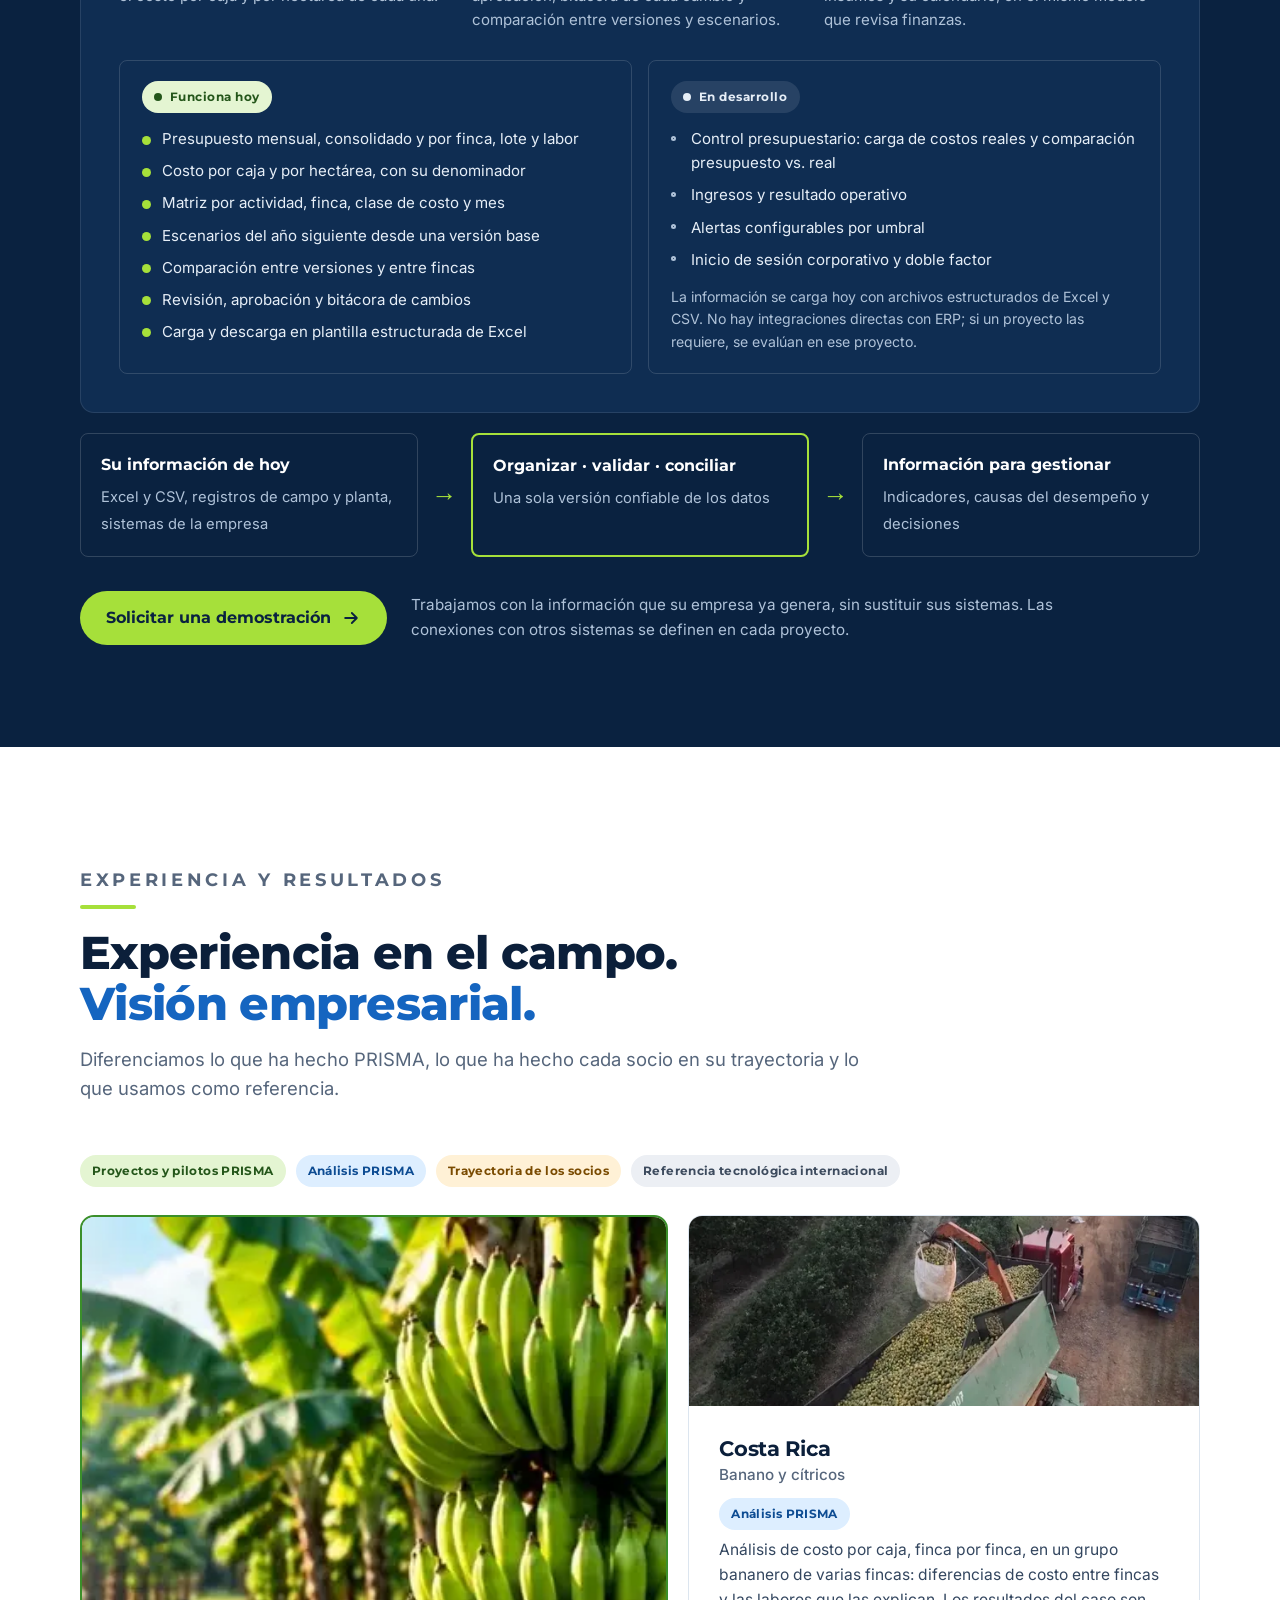
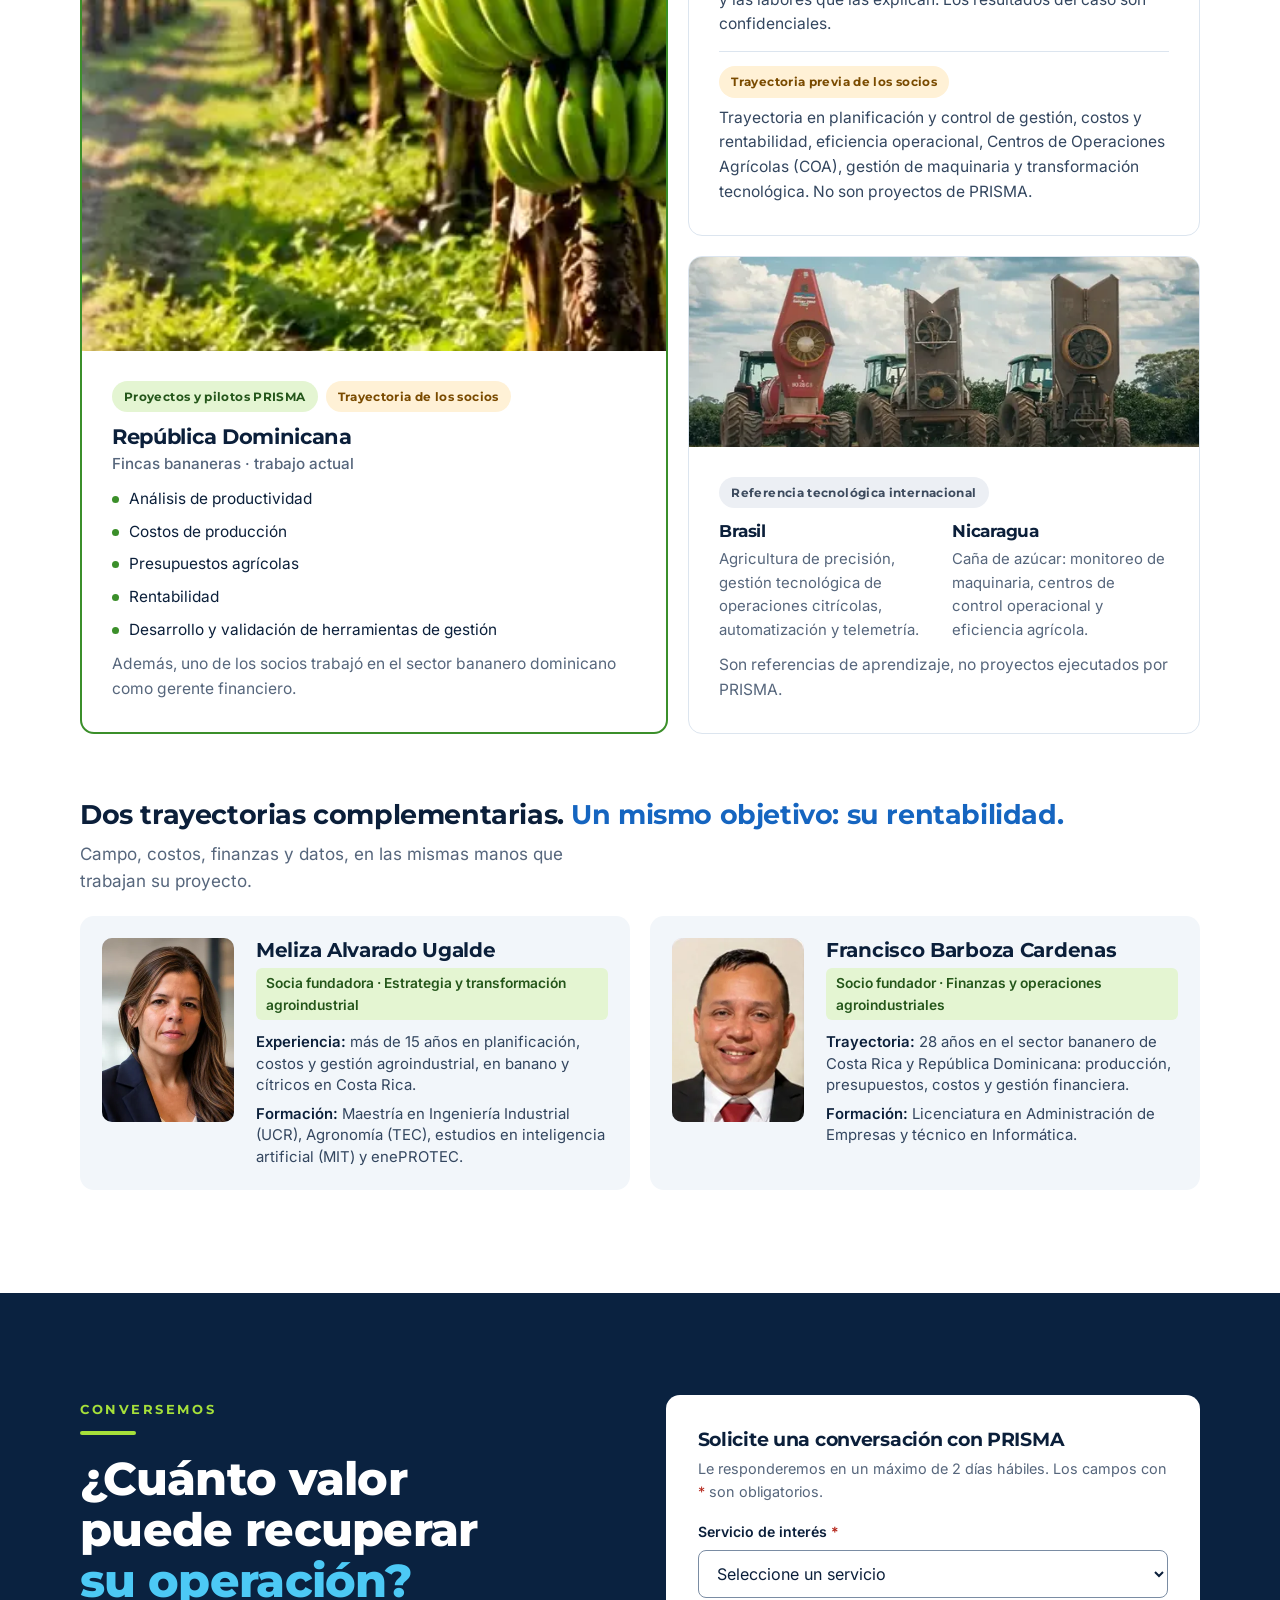
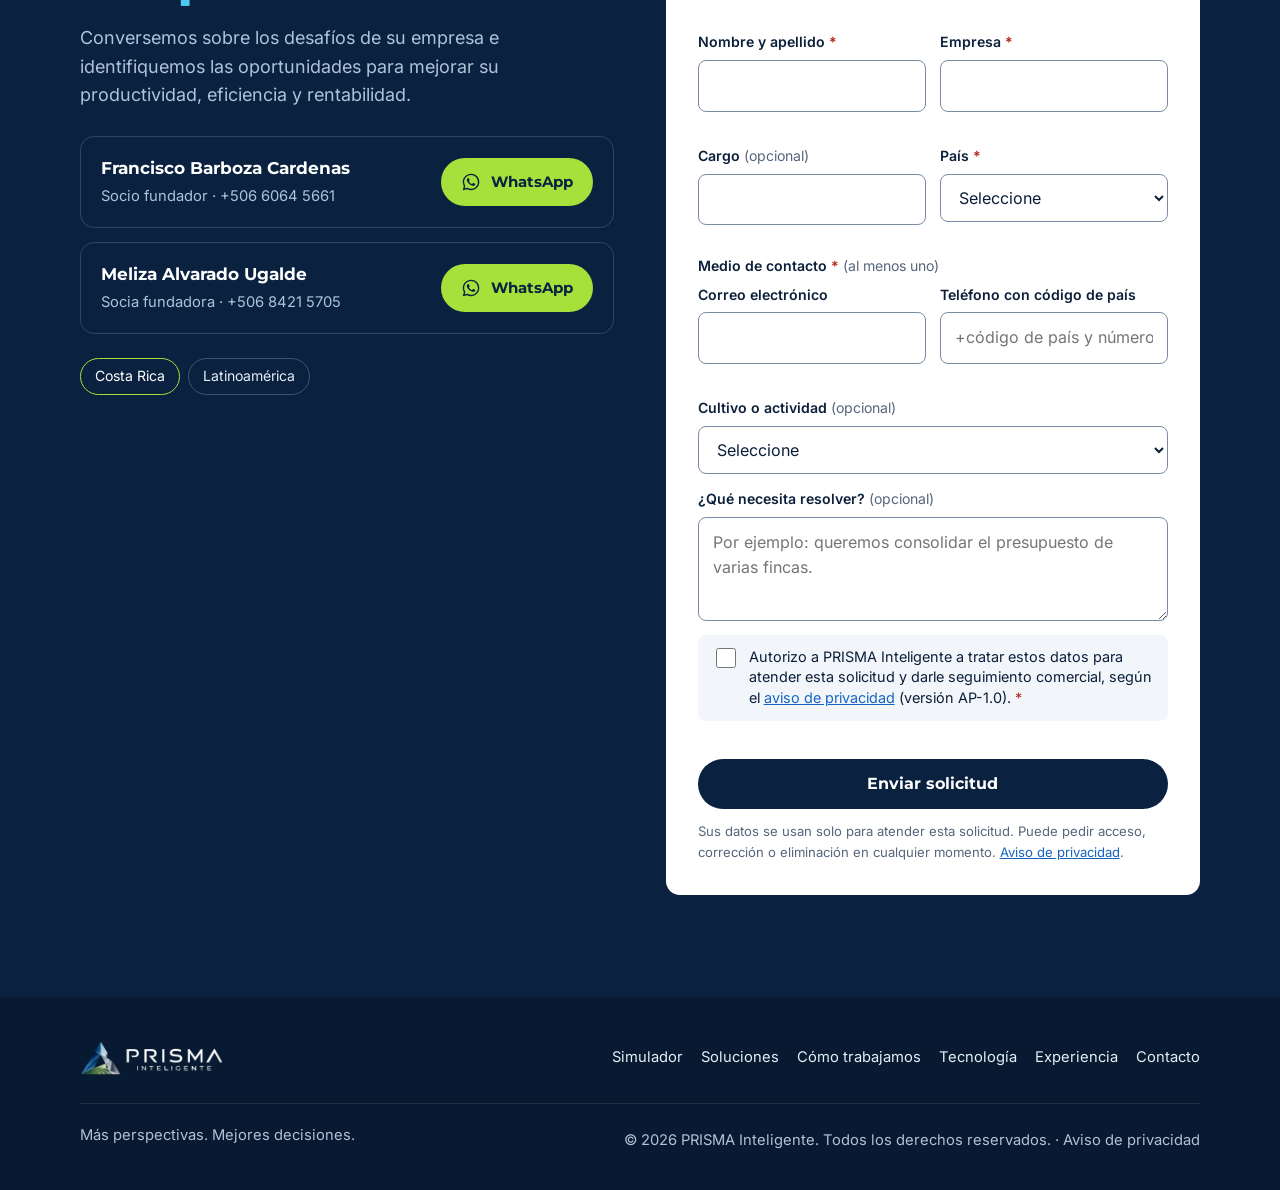
==== commit 69e76773: "Merge PR #9: actualización comercial (servicios, cultivos, terminología mensual, cobertura) Actualiz" ====
--- a/index.html
+++ b/index.html
@@ -3,12 +3,12 @@
 <head>
 <meta charset="utf-8">
 <meta name="viewport" content="width=device-width, initial-scale=1">
-<title>PRISMA Inteligente | Consultoría agroindustrial en República Dominicana y Costa Rica</title>
-<meta name="description" content="Consultoría y tecnología agroindustrial para banano, arroz, piña y cítricos. Conectamos el campo, las operaciones y las finanzas para mejorar la productividad, controlar los costos y fortalecer la rentabilidad. República Dominicana, Costa Rica y Latinoamérica.">
+<title>PRISMA Inteligente | Consultoría agroindustrial en Costa Rica y Latinoamérica</title>
+<meta name="description" content="Consultoría y tecnología agroindustrial para banano, arroz, piña y cítricos. Conectamos el campo, las operaciones y las finanzas para mejorar la productividad, controlar los costos y fortalecer la rentabilidad. Costa Rica y Latinoamérica.">
 <meta name="theme-color" content="#0A2240">
 <!-- Verificación de Google Search Console: NO ELIMINAR en futuras versiones -->
 <meta name="google-site-verification" content="ICjwOiA93C5Jf4vbjh8DH8RtRimONuI6LFmUeSIjv4c" />
-<meta name="keywords" content="consultoría agroindustrial, consultoría agrícola República Dominicana, costos agrícolas, productividad agrícola, presupuestos agrícolas, control de gestión agroindustrial, software de gestión agroindustrial, inteligencia de negocios para agricultura, rentabilidad agrícola, transformación digital agroindustrial">
+<meta name="keywords" content="consultoría agroindustrial, consultoría agrícola Costa Rica, consultoría agrícola Latinoamérica, costos agrícolas, productividad agrícola, presupuestos agrícolas, control de gestión agroindustrial, software de gestión agroindustrial, inteligencia de negocios para agricultura, rentabilidad agrícola, transformación digital agroindustrial">
 <link rel="canonical" href="https://prismainteligente.com/">
 <meta property="og:type" content="website">
 <meta property="og:locale" content="es_LA">
@@ -33,8 +33,8 @@
   "name": "PRISMA Inteligente",
   "description": "Consultoría y tecnología agroindustrial: productividad, costos, presupuestos, control de gestión y rentabilidad.",
   "url": "https://prismainteligente.com/",
-  "areaServed": ["República Dominicana", "Costa Rica", "Latinoamérica"],
-  "knowsAbout": ["Consultoría agroindustrial", "Costos agrícolas", "Presupuestos agrícolas", "Productividad agrícola", "Control de gestión agroindustrial", "Inteligencia de negocios para agricultura"],
+  "areaServed": ["Costa Rica", "Latinoamérica"],
+  "knowsAbout": ["Consultoría agroindustrial", "Costos agrícolas", "Presupuestos agrícolas", "Productividad agrícola", "Control de gestión agroindustrial", "Inteligencia de negocios para agricultura", "Automatización de procesos administrativos", "Planificación financiera y solicitudes de crédito", "Auditorías agronómicas de campo"],
   "founder": [
     {"@type": "Person", "name": "Meliza Alvarado Ugalde"},
     {"@type": "Person", "name": "Francisco Barboza Cardenas"}
@@ -172,17 +172,18 @@
 /* 3. Soluciones */
 .areas{display:grid;grid-template-columns:repeat(4,minmax(0,1fr));gap:20px}
 .area{background:#fff;border:1px solid var(--line);border-top:4px solid var(--blue);border-radius:var(--r);padding:26px 24px;display:flex;flex-direction:column}
-.area:nth-child(2){border-top-color:var(--teal)}
-.area:nth-child(3){border-top-color:var(--green)}
-.area:nth-child(4){border-top-color:var(--navy)}
+.area:nth-child(4n+2){border-top-color:var(--teal)}
+.area:nth-child(4n+3){border-top-color:var(--green)}
+.area:nth-child(4n){border-top-color:var(--navy)}
 .area .ic{width:40px;height:40px;color:var(--blue);margin-bottom:16px}
-.area:nth-child(2) .ic{color:var(--teal)}
-.area:nth-child(3) .ic{color:var(--green)}
-.area:nth-child(4) .ic{color:var(--navy)}
+.area:nth-child(4n+2) .ic{color:var(--teal)}
+.area:nth-child(4n+3) .ic{color:var(--green)}
+.area:nth-child(4n) .ic{color:var(--navy)}
 .area p{margin-top:10px;font-size:.98rem}
 .area ul{margin-top:16px;padding-top:14px;border-top:1px solid var(--line);display:grid;gap:8px}
 .area li{display:flex;gap:10px;font-size:.93rem;color:var(--ink);font-weight:500}
 .area li svg{width:18px;height:18px;flex:none;margin-top:3px;color:var(--green)}
+.area .area-note{margin-top:14px;font-size:.84rem;color:var(--muted)}
 .assure{display:flex;flex-wrap:wrap;justify-content:center;gap:12px 36px;margin-top:36px;font-weight:600;color:var(--ink)}
 .assure li{display:flex;align-items:center;gap:10px}
 .assure svg{width:22px;height:22px;color:var(--green)}
@@ -496,6 +497,9 @@
   <symbol id="i-prod" viewBox="0 0 40 40"><g fill="none" stroke="currentColor" stroke-width="2.2" stroke-linecap="round" stroke-linejoin="round"><path d="M6 33h28"/><path d="M10 33V22M18 33V16M26 33V19M34 33V10"/><path d="M8 16l9-7 8 5 9-8"/></g></symbol>
   <symbol id="i-cost" viewBox="0 0 40 40"><g fill="none" stroke="currentColor" stroke-width="2.2" stroke-linecap="round"><ellipse cx="20" cy="10" rx="12" ry="4.5"/><path d="M8 10v7c0 2.5 5.4 4.5 12 4.5S32 19.5 32 17v-7"/><path d="M8 17v7c0 2.5 5.4 4.5 12 4.5S32 26.5 32 24v-7"/><path d="M8 24v6c0 2.5 5.4 4.5 12 4.5S32 32.5 32 30v-6"/></g></symbol>
   <symbol id="i-plan" viewBox="0 0 40 40"><g fill="none" stroke="currentColor" stroke-width="2.2" stroke-linecap="round" stroke-linejoin="round"><circle cx="20" cy="20" r="13"/><circle cx="20" cy="20" r="7"/><circle cx="20" cy="20" r="1.6" fill="currentColor"/><path d="M29 11l5-5M30 6h4v4"/></g></symbol>
+  <symbol id="i-auto" viewBox="0 0 40 40"><g fill="none" stroke="currentColor" stroke-width="2.2" stroke-linecap="round" stroke-linejoin="round"><path d="M31 15a12 12 0 0 0-20.5-4"/><path d="M10 5v6h6"/><path d="M9 25a12 12 0 0 0 20.5 4"/><path d="M30 35v-6h-6"/><circle cx="20" cy="20" r="4"/></g></symbol>
+  <symbol id="i-fin" viewBox="0 0 40 40"><g fill="none" stroke="currentColor" stroke-width="2.2" stroke-linecap="round" stroke-linejoin="round"><rect x="7" y="5" width="22" height="30" rx="2.5"/><path d="M12 12h12M12 17h7"/><path d="M12 29l5-4.5 4 2.5 6-6"/><path d="M29 15h4v20H13"/></g></symbol>
+  <symbol id="i-field" viewBox="0 0 40 40"><g fill="none" stroke="currentColor" stroke-width="2.2" stroke-linecap="round" stroke-linejoin="round"><circle cx="17" cy="17" r="11"/><path d="M25 25l9 9"/><path d="M11.5 21c0-5.5 4-9 10-9.5-.4 6-4 9.8-10 9.5z"/><path d="M11.5 21l5.5-4.5"/></g></symbol>
   <symbol id="i-tech" viewBox="0 0 40 40"><g fill="none" stroke="currentColor" stroke-width="2.2" stroke-linecap="round" stroke-linejoin="round"><rect x="5" y="7" width="30" height="20" rx="2.5"/><path d="M14 33h12M20 27v6"/><path d="M11 21l5-5 4 3 7-7"/></g></symbol>
 </svg>
 
@@ -537,7 +541,7 @@
       </div>
       <p class="first-step">Primer paso: un diagnóstico de 4 a 6 semanas, con sus propios datos.</p>
       <p class="axis"><span>CAMPO</span><span>DATOS</span><span>ESTRATEGIA</span><span>RESULTADOS</span></p>
-      <p class="region">Banano · Arroz · Piña · Cítricos — consultoría agrícola en República Dominicana, Costa Rica y Latinoamérica</p>
+      <p class="region">Banano · Arroz · Piña · Cítricos — consultoría agrícola en Costa Rica y Latinoamérica</p>
     </div>
     <div class="hero-photo">
       <picture><source media="(max-width:860px)" srcset="assets/portada-ancha-480.0790c49b9a.webp 480w, assets/portada-ancha-780.a079c60a94.webp 780w, assets/portada-ancha.4e7bde5c02.webp 1000w" sizes="100vw" width="1000" height="550"><img src="assets/portada.a93b07b147.webp" alt="Vista aérea de tres tractores con equipos de aplicación entrando a las hileras de una plantación" width="620" height="1158" fetchpriority="high"></picture>
@@ -595,7 +599,7 @@
       <form class="sim-form reveal" id="sim-form" novalidate>
         <div class="fields">
           <div class="field"><label for="s-cultivo">Cultivo</label>
-            <select id="s-cultivo"><option value="banano">Banano</option><option value="arroz">Arroz</option><option value="pina">Piña</option><option value="citricos">Cítricos</option><option value="otro">Otro</option></select></div>
+            <select id="s-cultivo"><option value="banano">Banano</option><option value="platano">Plátano</option><option value="arroz">Arroz</option><option value="pina">Piña</option><option value="citricos">Cítricos</option><option value="palma">Palma</option><option value="tuberculos">Tubérculos</option><option value="otro">Otro</option></select></div>
           <div class="field"><label for="s-unidad">Unidad de producción</label>
             <select id="s-unidad"><option value="caja">Caja</option><option value="quintal">Quintal</option><option value="tonelada">Tonelada</option><option value="kg">Kilogramo</option><option value="unidad">Unidad</option></select></div>
           <div class="field"><label for="s-volumen">Volumen anual</label>
@@ -647,7 +651,7 @@
     <div class="head reveal">
       <p class="kicker">Nuestras soluciones</p>
       <h2 id="soluciones-title">Una visión integral <span class="accent">de su negocio.</span></h2>
-      <p>Cuatro áreas con una misma lógica: conectar lo que pasa en el campo con lo que muestran los números.</p>
+      <p>Siete áreas con una misma lógica: conectar lo que pasa en el campo con lo que muestran los números.</p>
     </div>
     <div class="areas">
       <article class="area reveal">
@@ -690,6 +694,37 @@
           <li><svg aria-hidden="true"><use href="#i-check"/></svg>Herramientas a la medida del campo</li>
         </ul>
       </article>
+      <article class="area reveal">
+        <svg class="ic" aria-hidden="true"><use href="#i-auto"/></svg>
+        <h3>Automatización de procesos administrativos</h3>
+        <p>Digitalizamos y automatizamos tareas administrativas para reducir el trabajo manual y los errores, ganar tiempo y mejorar la trazabilidad de la información.</p>
+        <ul>
+          <li><svg aria-hidden="true"><use href="#i-check"/></svg>Reportes e indicadores automáticos</li>
+          <li><svg aria-hidden="true"><use href="#i-check"/></svg>Flujos de trabajo más ágiles</li>
+          <li><svg aria-hidden="true"><use href="#i-check"/></svg>Oportunidades de automatización con IA</li>
+        </ul>
+      </article>
+      <article class="area reveal">
+        <svg class="ic" aria-hidden="true"><use href="#i-fin"/></svg>
+        <h3>Planificación financiera y solicitudes de crédito</h3>
+        <p>Preparamos flujos de caja proyectados, presupuestos financieros y análisis de capacidad de pago para presentar solicitudes de financiamiento ante la banca.</p>
+        <ul>
+          <li><svg aria-hidden="true"><use href="#i-check"/></svg>Flujos de caja y proyecciones</li>
+          <li><svg aria-hidden="true"><use href="#i-check"/></svg>Capacidad de pago y escenarios</li>
+          <li><svg aria-hidden="true"><use href="#i-check"/></svg>Información que pide el banco</li>
+        </ul>
+        <p class="area-note">No somos intermediarios financieros ni garantizamos la aprobación: la decisión es de cada entidad.</p>
+      </article>
+      <article class="area reveal">
+        <svg class="ic" aria-hidden="true"><use href="#i-field"/></svg>
+        <h3>Auditorías agronómicas de campo</h3>
+        <p>Ingenieros agrónomos evalúan en campo la ejecución de las labores, el manejo agronómico y el aprovechamiento de los recursos.</p>
+        <ul>
+          <li><svg aria-hidden="true"><use href="#i-check"/></svg>Calidad de las labores verificada</li>
+          <li><svg aria-hidden="true"><use href="#i-check"/></svg>Uso eficiente de los recursos</li>
+          <li><svg aria-hidden="true"><use href="#i-check"/></svg>Informe técnico con recomendaciones</li>
+        </ul>
+      </article>
     </div>
     <p class="diff reveal">Ni una consultora que entrega informes, ni un proveedor de software genérico: <strong>los socios trabajan con su equipo, en campo y oficina, y dejan herramientas propias funcionando.</strong></p>
     <ul class="assure reveal">
@@ -737,7 +772,7 @@
         <h4>Qué necesitamos de usted</h4>
         <ul>
           <li><svg aria-hidden="true"><use href="#i-check"/></svg><span><b>Un interlocutor</b> que conozca la operación</span></li>
-          <li><svg aria-hidden="true"><use href="#i-check"/></svg><span><b>Los registros que ya tiene</b>: Excel, nómina, cosecha, compras</span></li>
+          <li><svg aria-hidden="true"><use href="#i-check"/></svg><span><b>Los registros que ya tiene</b>: mano de obra, insumos y materiales, servicios y terceros</span></li>
           <li><svg aria-hidden="true"><use href="#i-check"/></svg><span><b>Una reunión por semana</b> para validar hallazgos</span></li>
           <li><svg aria-hidden="true"><use href="#i-check"/></svg><span><b>Acuerdo de confidencialidad</b> y propiedad de sus datos</span></li>
         </ul>
@@ -786,7 +821,7 @@
         <p>Prototipo para analizar el costo real de producción y encontrar dónde se desvía:</p>
         <ul class="ci-list">
           <li>Costo por unidad producida</li>
-          <li>Costos por finca y por período</li>
+          <li>Costo mensual por finca</li>
           <li>Mano de obra, materiales y servicios</li>
           <li>Comparación de costos entre operaciones</li>
           <li>Identificación de desviaciones</li>
@@ -804,7 +839,7 @@
       <div class="sc-head">
         <p class="sc-kicker">PRISMA Budget Intelligence · por dentro</p>
         <h3 id="sc-title">Así funciona hoy la aplicación</h3>
-        <p><b>El problema que resuelve:</b> el presupuesto agrícola suele repartirse en varios Excel por finca, difíciles de consolidar, comparar y aprobar. Budget Intelligence reúne todas las partidas en un solo modelo, y cada cifra se puede rastrear hasta la finca, la labor y el período.</p>
+        <p><b>El problema que resuelve:</b> el presupuesto agrícola suele repartirse en varios Excel por finca, difíciles de consolidar, comparar y aprobar. Budget Intelligence reúne todas las partidas en un solo modelo, y cada cifra se puede rastrear hasta la finca, la labor y el mes.</p>
       </div>
       <div class="sc-tabs" role="tablist" aria-label="Vistas de PRISMA Budget Intelligence">
         <button type="button" role="tab" id="bt-consolidado" aria-controls="bp-consolidado" aria-selected="true">Consolidado</button>
@@ -816,7 +851,7 @@
       <div class="sc-panel" role="tabpanel" id="bp-consolidado" aria-labelledby="bt-consolidado" tabindex="0">
         <figure>
           <div class="sc-frame"><img src="img/bi-consolidado-1400.webp" srcset="img/bi-consolidado-760.webp 760w, img/bi-consolidado-1400.webp 1400w" sizes="(max-width:600px) calc(100vw - 94px), (max-width:1279px) calc(100vw - 140px), 1020px" width="1400" height="748" loading="lazy" decoding="async" alt="Captura de PRISMA Budget Intelligence: presupuesto consolidado e indicadores, con datos ficticios de demostración."></div>
-          <figcaption><b>Presupuesto consolidado e indicadores.</b> Total del año, su composición por clase de costo, el costo por caja y por hectárea, y la distribución por período. Cada indicador muestra su denominador.</figcaption>
+          <figcaption><b>Presupuesto consolidado e indicadores.</b> Total del año, su composición por clase de costo, el costo por caja y por hectárea, y la distribución mensual. Cada indicador muestra su denominador.</figcaption>
           <a class="sc-zoom" href="img/bi-consolidado-1400.webp" target="_blank" rel="noopener">Ampliar captura<span class="sr"> (se abre en una pestaña nueva)</span></a>
         </figure>
       </div>
@@ -837,7 +872,7 @@
       <div class="sc-panel" role="tabpanel" id="bp-matriz" aria-labelledby="bt-matriz" tabindex="0" hidden>
         <figure>
           <div class="sc-frame"><img src="img/bi-matriz-1400.webp" srcset="img/bi-matriz-760.webp 760w, img/bi-matriz-1400.webp 1400w" sizes="(max-width:600px) calc(100vw - 94px), (max-width:1279px) calc(100vw - 140px), 1020px" width="1400" height="698" loading="lazy" decoding="async" alt="Captura de PRISMA Budget Intelligence: matriz presupuestaria, con datos ficticios de demostración."></div>
-          <figcaption><b>Matriz presupuestaria.</b> Cada actividad en cada finca, en una sola tabla. Filas y columnas se eligen: finca, lote, actividad, clase de costo o período.</figcaption>
+          <figcaption><b>Matriz presupuestaria.</b> Cada actividad en cada finca, en una sola tabla. Filas y columnas se eligen: finca, lote, actividad, clase de costo o mes.</figcaption>
           <a class="sc-zoom" href="img/bi-matriz-1400.webp" target="_blank" rel="noopener">Ampliar captura<span class="sr"> (se abre en una pestaña nueva)</span></a>
         </figure>
       </div>
@@ -859,9 +894,9 @@
       <div class="sc-status">
         <div class="ok"><h4><span class="status s-pilot">Funciona hoy</span></h4>
           <ul>
-            <li>Presupuesto consolidado y por finca, lote, labor y período</li>
+            <li>Presupuesto mensual, consolidado y por finca, lote y labor</li>
             <li>Costo por caja y por hectárea, con su denominador</li>
-            <li>Matriz por actividad, finca, clase de costo y período</li>
+            <li>Matriz por actividad, finca, clase de costo y mes</li>
             <li>Escenarios del año siguiente desde una versión base</li>
             <li>Comparación entre versiones y entre fincas</li>
             <li>Revisión, aprobación y bitácora de cambios</li>
@@ -999,7 +1034,7 @@
         </div>
       </div>
       <ul class="regions" aria-label="Presencia regional">
-        <li>República Dominicana</li><li>Costa Rica</li><li>Latinoamérica</li>
+        <li>Costa Rica</li><li>Latinoamérica</li>
       </ul>
     </div>
 
@@ -1024,6 +1059,9 @@
             <option value="PRISMA Budget Intelligence" data-key="budget">PRISMA Budget Intelligence</option>
             <option value="PRISMA Cost Intelligence" data-key="cost">PRISMA Cost Intelligence</option>
             <option value="Consultoría agroindustrial" data-key="consultoria">Consultoría agroindustrial</option>
+            <option value="Automatización de procesos administrativos" data-key="automatizacion">Automatización de procesos administrativos</option>
+            <option value="Planificación financiera y solicitudes de crédito" data-key="financiera">Planificación financiera y solicitudes de crédito</option>
+            <option value="Auditorías agronómicas de campo" data-key="auditoria">Auditorías agronómicas de campo</option>
             <option value="Validación de un escenario del simulador" data-key="simulador">Validación de un escenario del simulador</option>
             <option value="Otros servicios" data-key="otros">Otros servicios</option>
           </select><span class="err" id="e-servicio" aria-live="polite"></span></div>
@@ -1041,7 +1079,7 @@
           <span class="err" id="e-contacto" aria-live="polite"></span>
         </fieldset>
         <div class="field full"><label for="f-cultivo">Cultivo o actividad <span class="opt">(opcional)</span></label>
-          <select id="f-cultivo" name="cultivo"><option value="">Seleccione</option><option>Banano</option><option>Arroz</option><option>Piña</option><option>Cítricos</option><option>Caña de azúcar</option><option>Otros cultivos</option><option>Otras actividades agroindustriales</option></select></div>
+          <select id="f-cultivo" name="cultivo"><option value="">Seleccione</option><option>Banano</option><option>Plátano</option><option>Arroz</option><option>Piña</option><option>Cítricos</option><option>Caña de azúcar</option><option>Palma</option><option>Tubérculos</option><option>Otros cultivos</option><option>Otras actividades agroindustriales</option></select></div>
         <div class="field full"><label for="f-necesidad">¿Qué necesita resolver? <span class="opt">(opcional)</span></label><textarea id="f-necesidad" name="necesidad" maxlength="1000" placeholder="Por ejemplo: queremos consolidar el presupuesto de varias fincas."></textarea></div>
         <label class="consent full" for="f-consent"><input type="checkbox" id="f-consent" name="consentimiento_datos" value="Sí" aria-describedby="e-consent"> <span>Autorizo a PRISMA Inteligente a tratar estos datos para atender esta solicitud y darle seguimiento comercial, según el <a href="privacidad.html" target="_blank" rel="noopener">aviso de privacidad</a> (versión AP-1.0). <span class="req" aria-hidden="true">*</span></span></label>
         <span class="err full" id="e-consent" aria-live="polite"></span>
@@ -1146,9 +1184,9 @@
   }
 
   // Simulador de impacto (sin almacenamiento)
-  var SIM={unidad:{banano:'caja',arroz:'quintal',pina:'caja',citricos:'tonelada',otro:'unidad'},
+  var SIM={unidad:{banano:'caja',platano:'caja',arroz:'quintal',pina:'caja',citricos:'tonelada',palma:'tonelada',tuberculos:'tonelada',otro:'unidad'},
     plural:{caja:'cajas',quintal:'quintales',tonelada:'toneladas',kg:'kilogramos',unidad:'unidades'},
-    nombre:{banano:'Banano',arroz:'Arroz',pina:'Piña',citricos:'Cítricos',otro:'Otro cultivo'},
+    nombre:{banano:'Banano',platano:'Plátano',arroz:'Arroz',pina:'Piña',citricos:'Cítricos',palma:'Palma',tuberculos:'Tubérculos',otro:'Otro cultivo'},
     pref:{USD:'USD ',DOP:'RD$ ',CRC:'₡ '}};
   var $=function(id){return document.getElementById(id);};
   var LIM={volMax:1e9,costMax:1e6,costMin:0.0001,pctMax:50};
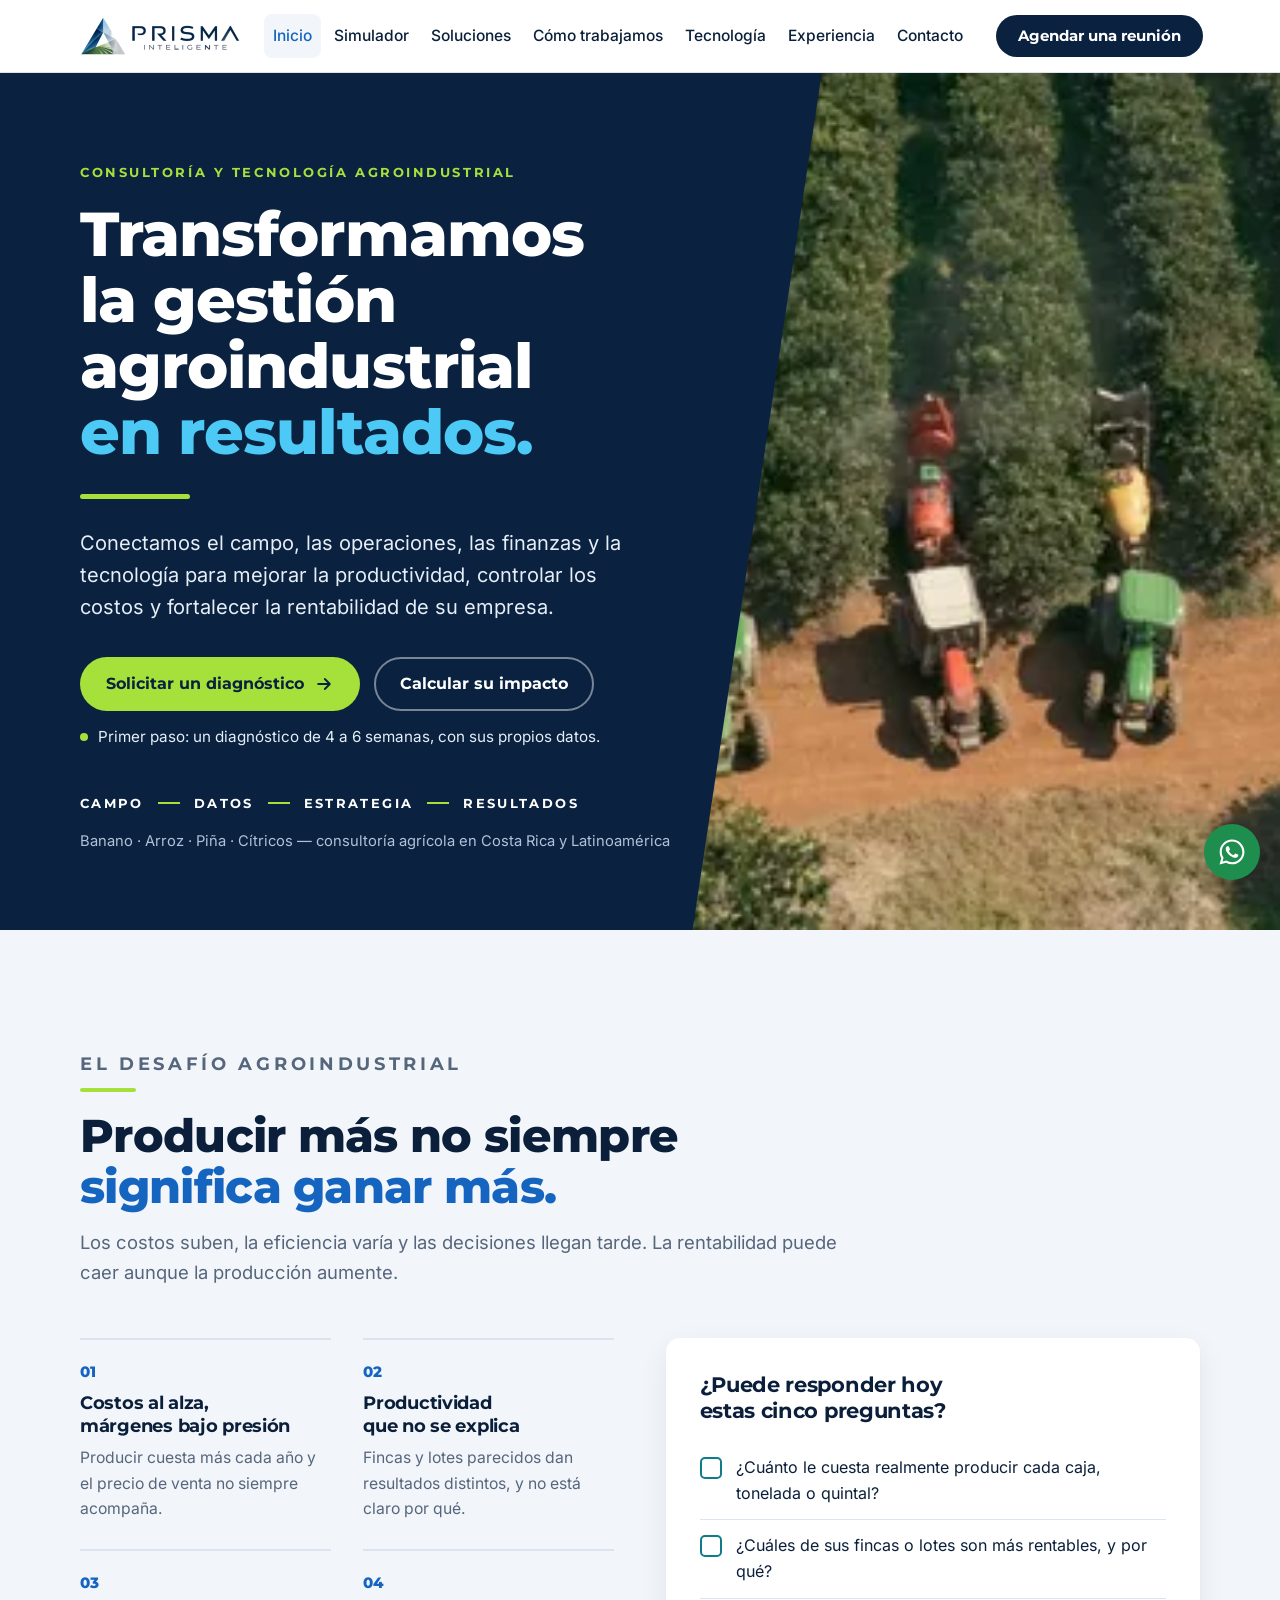
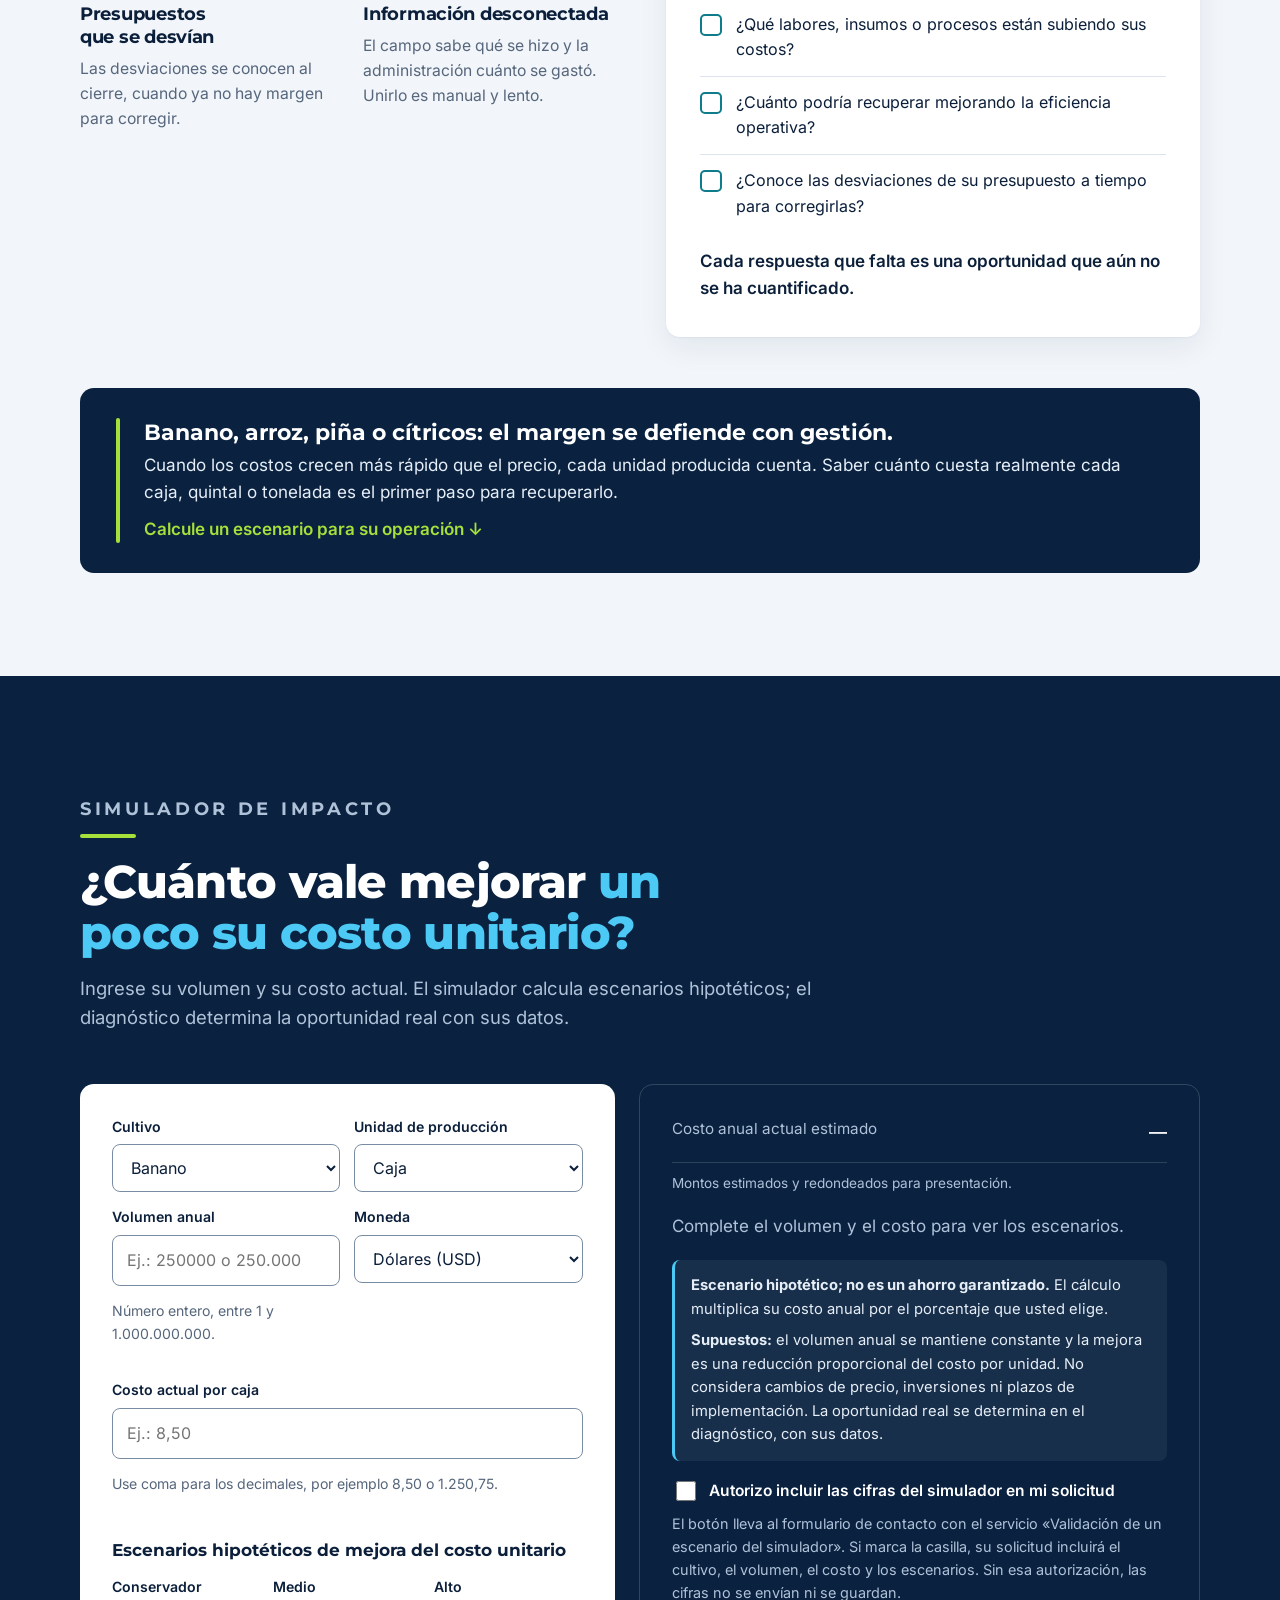
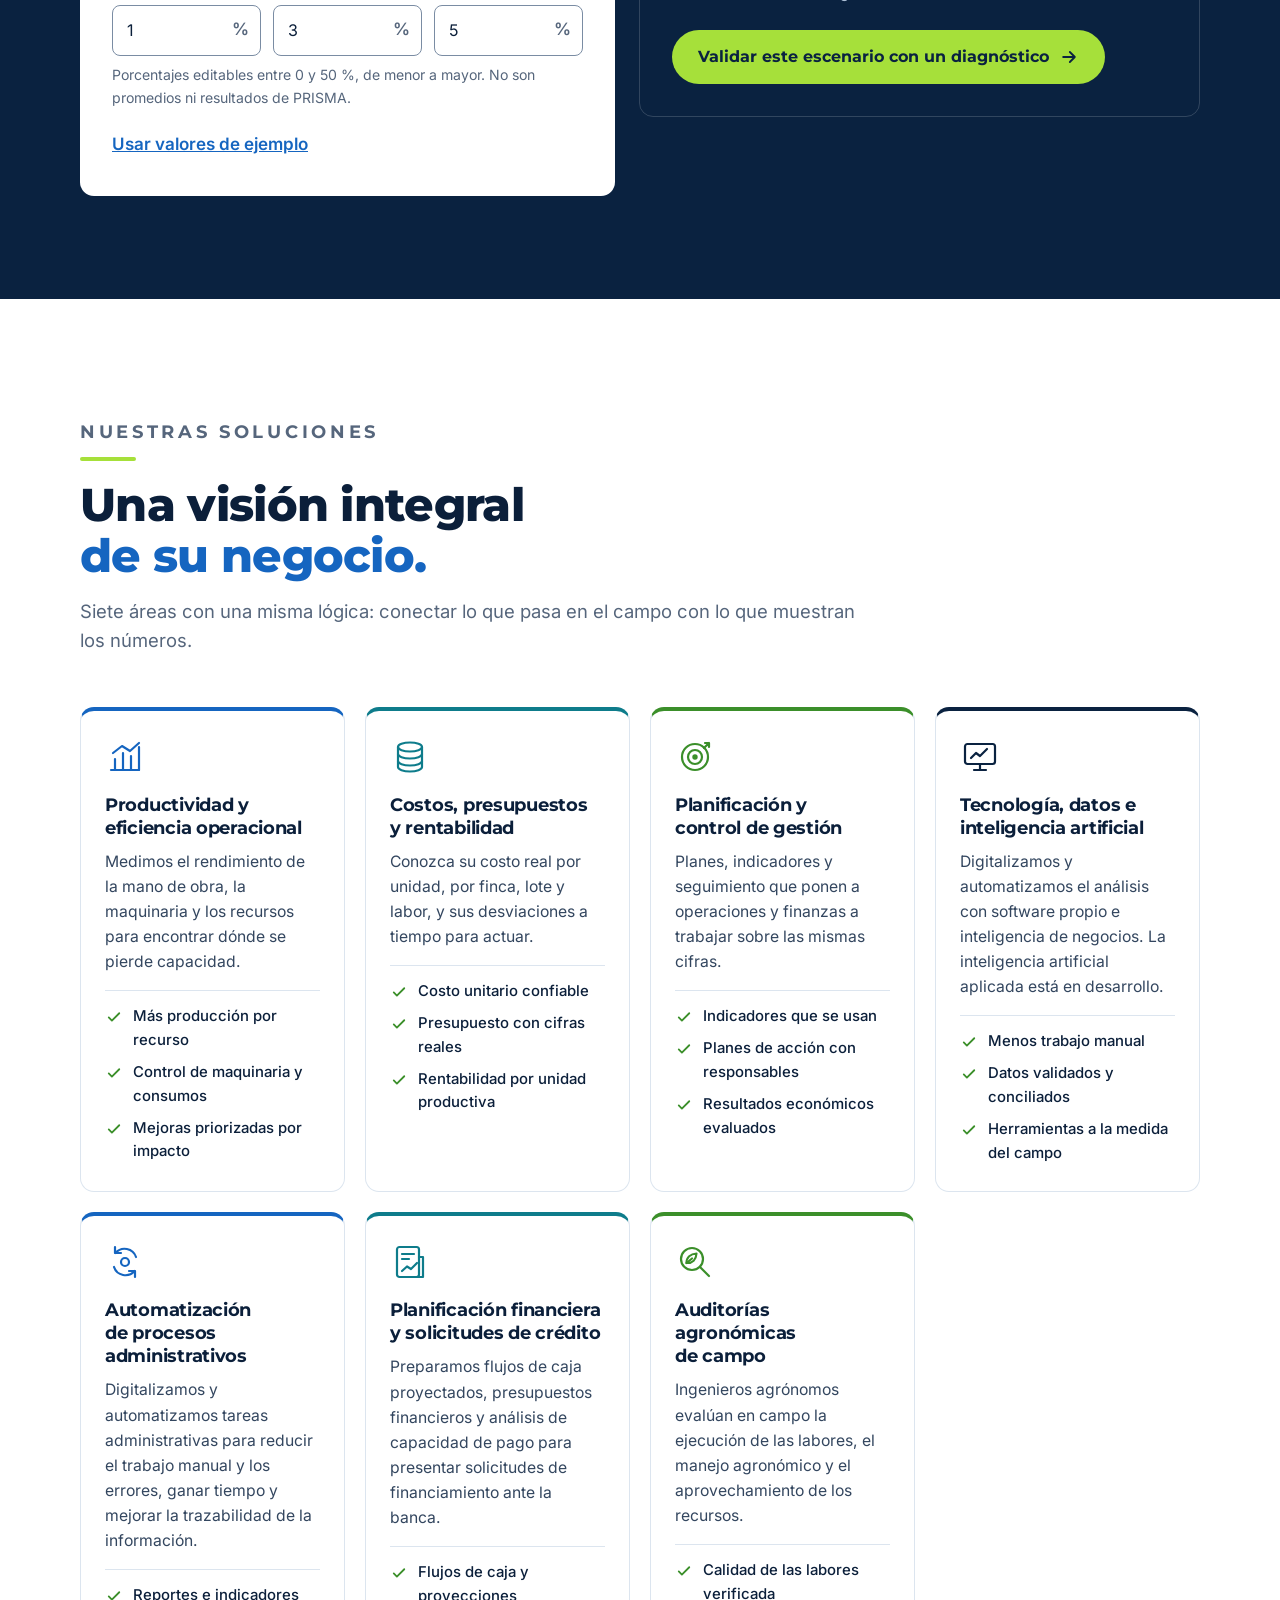
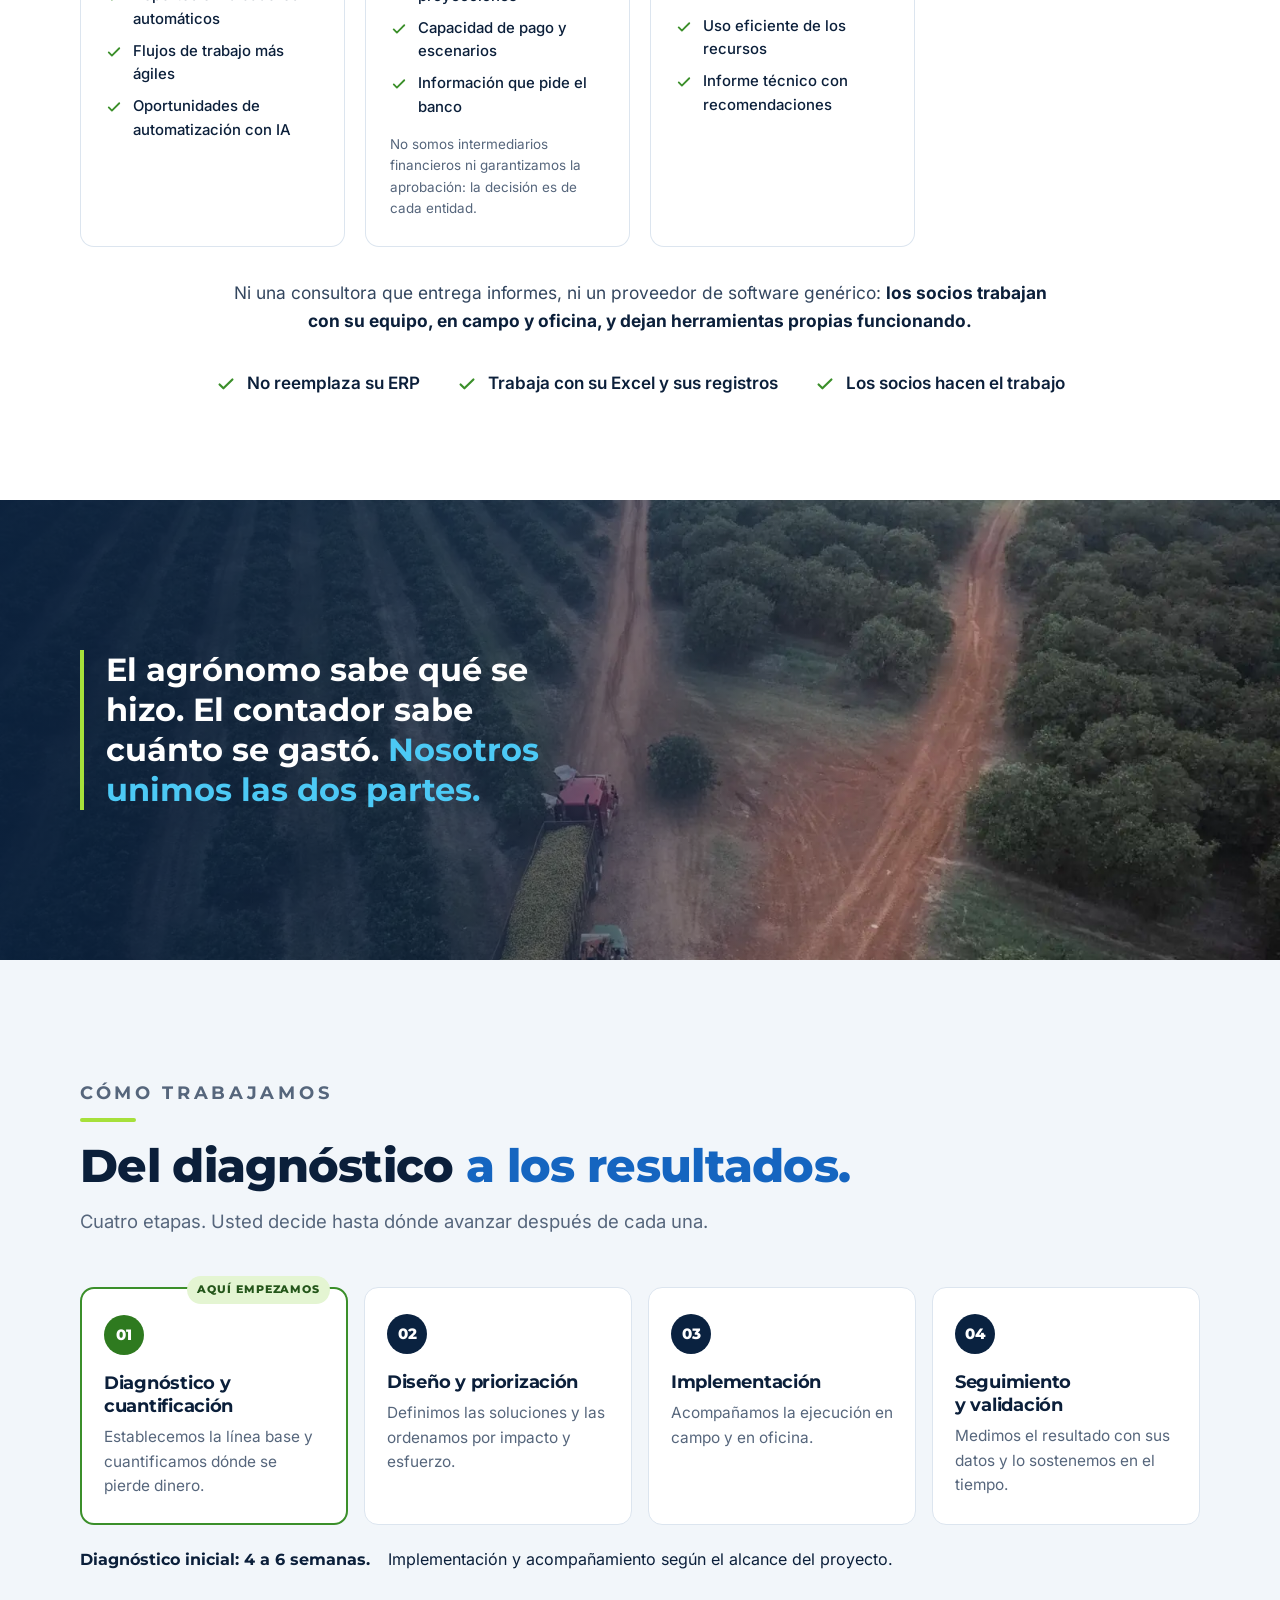
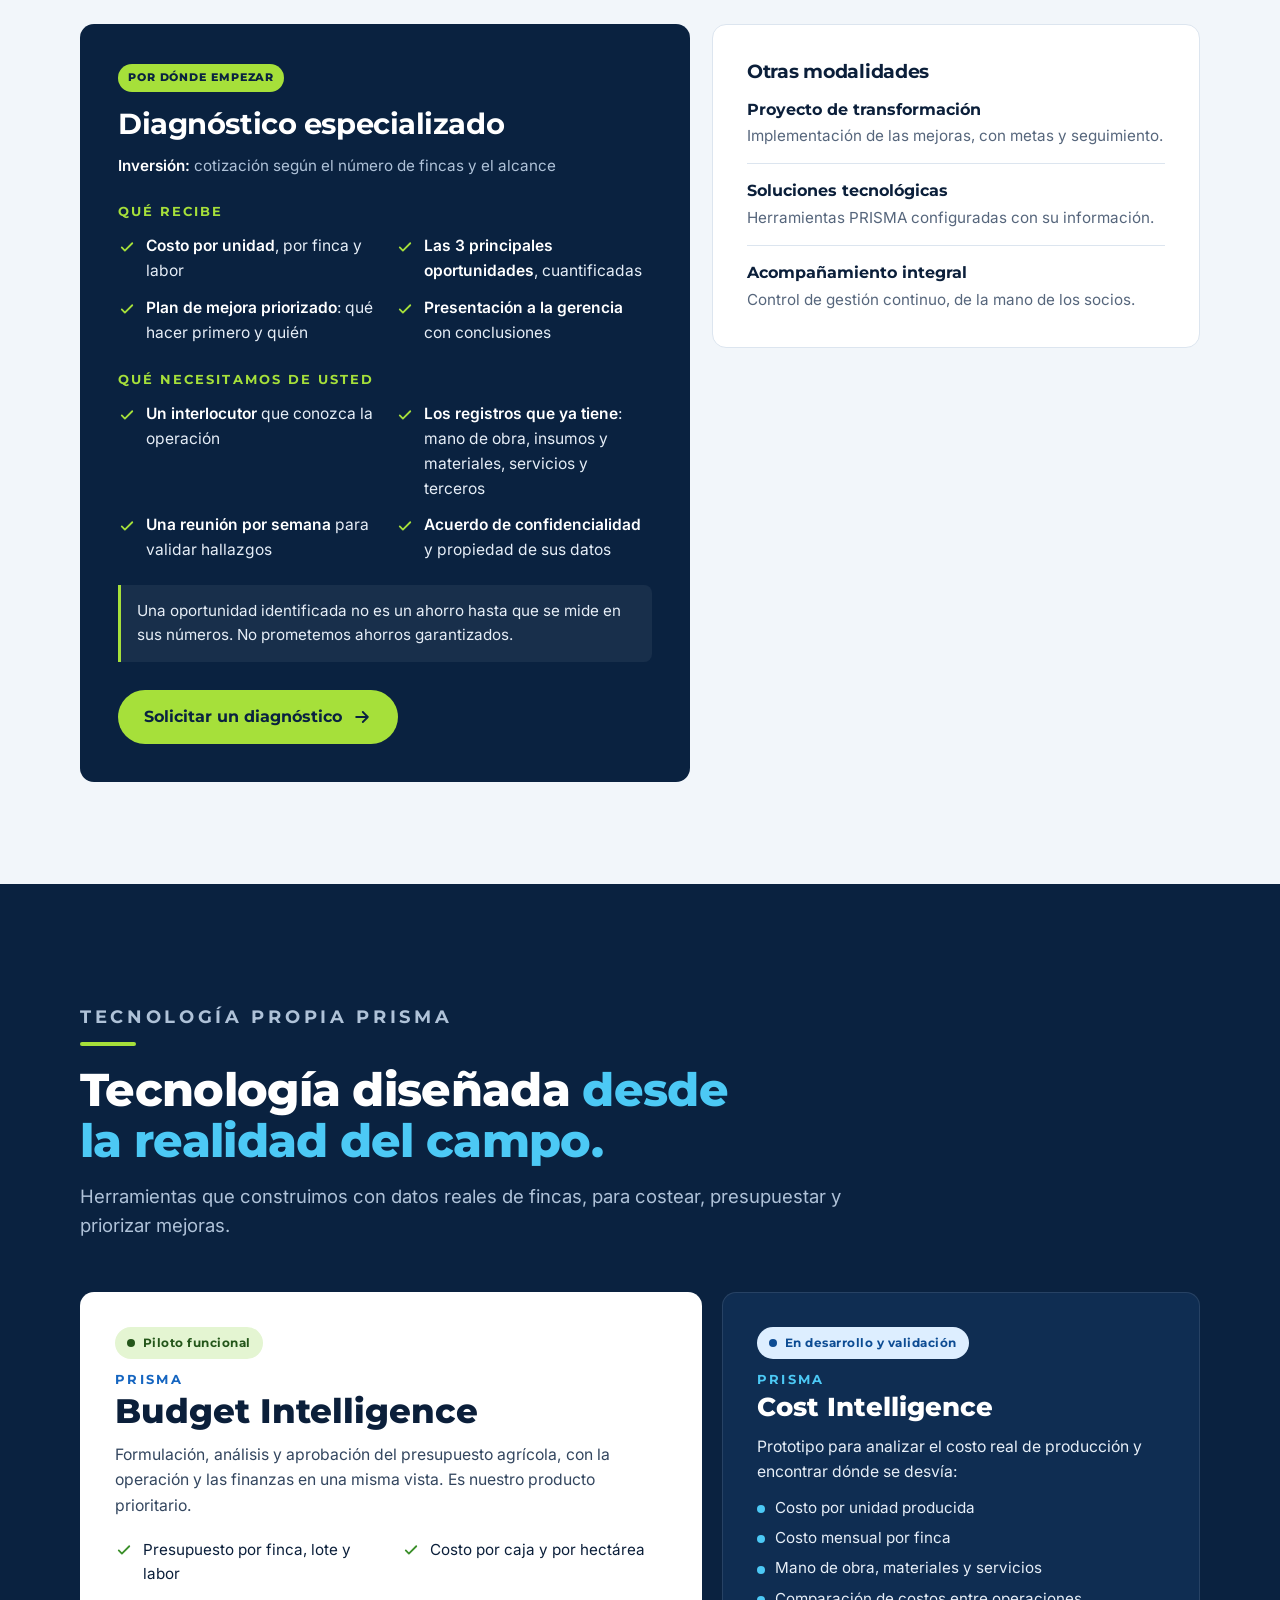
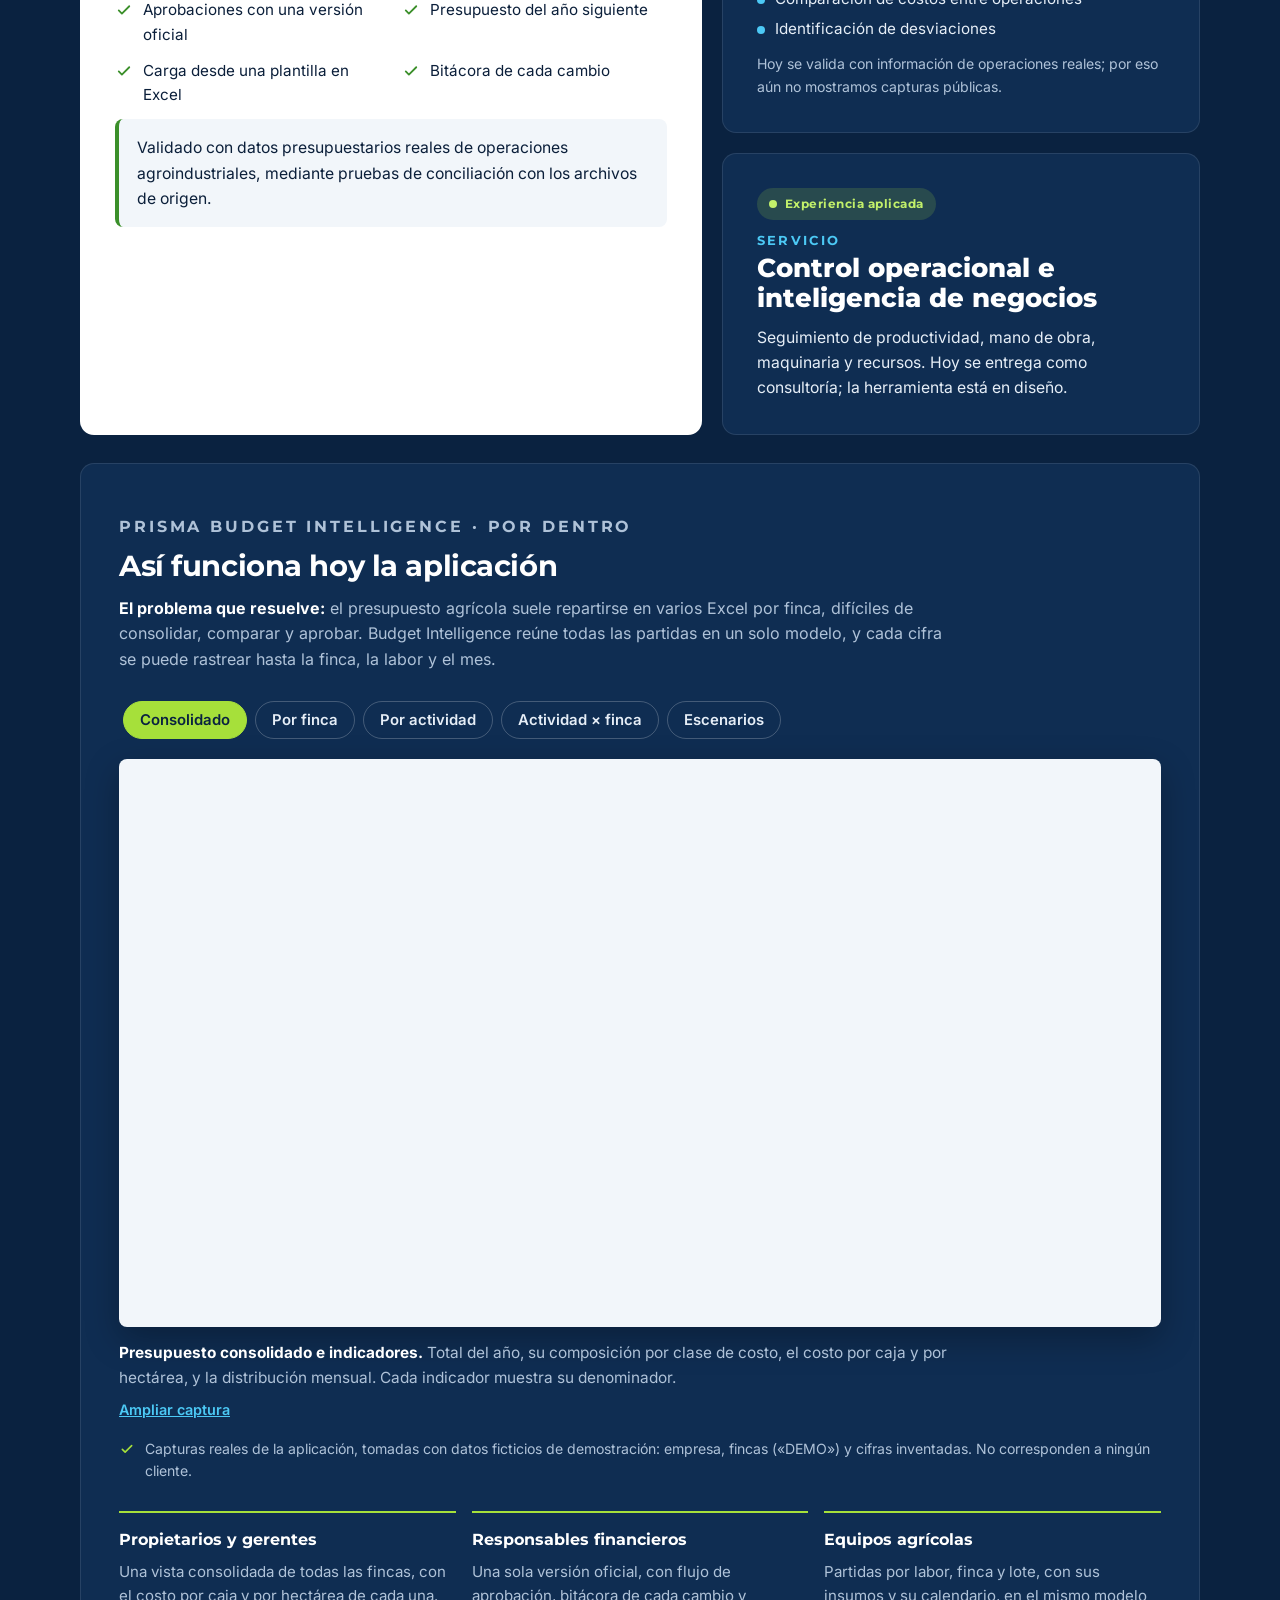
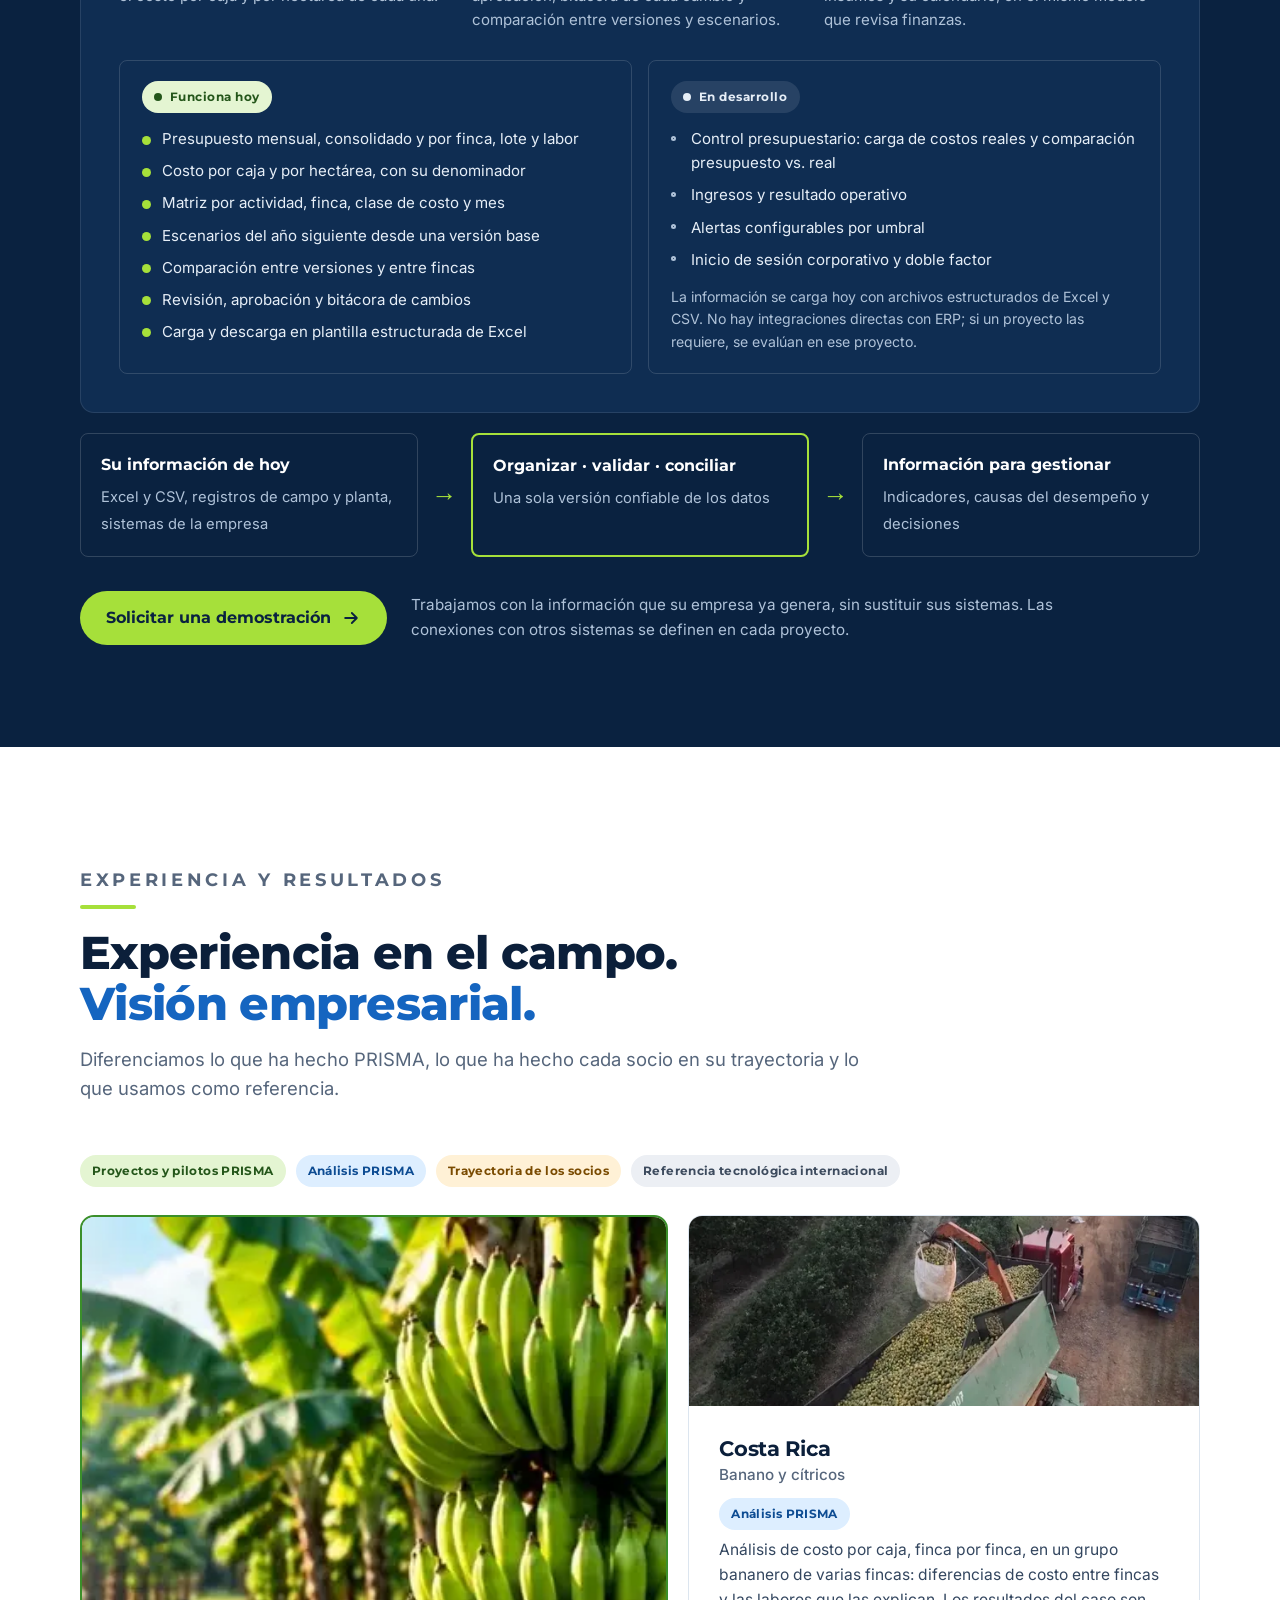
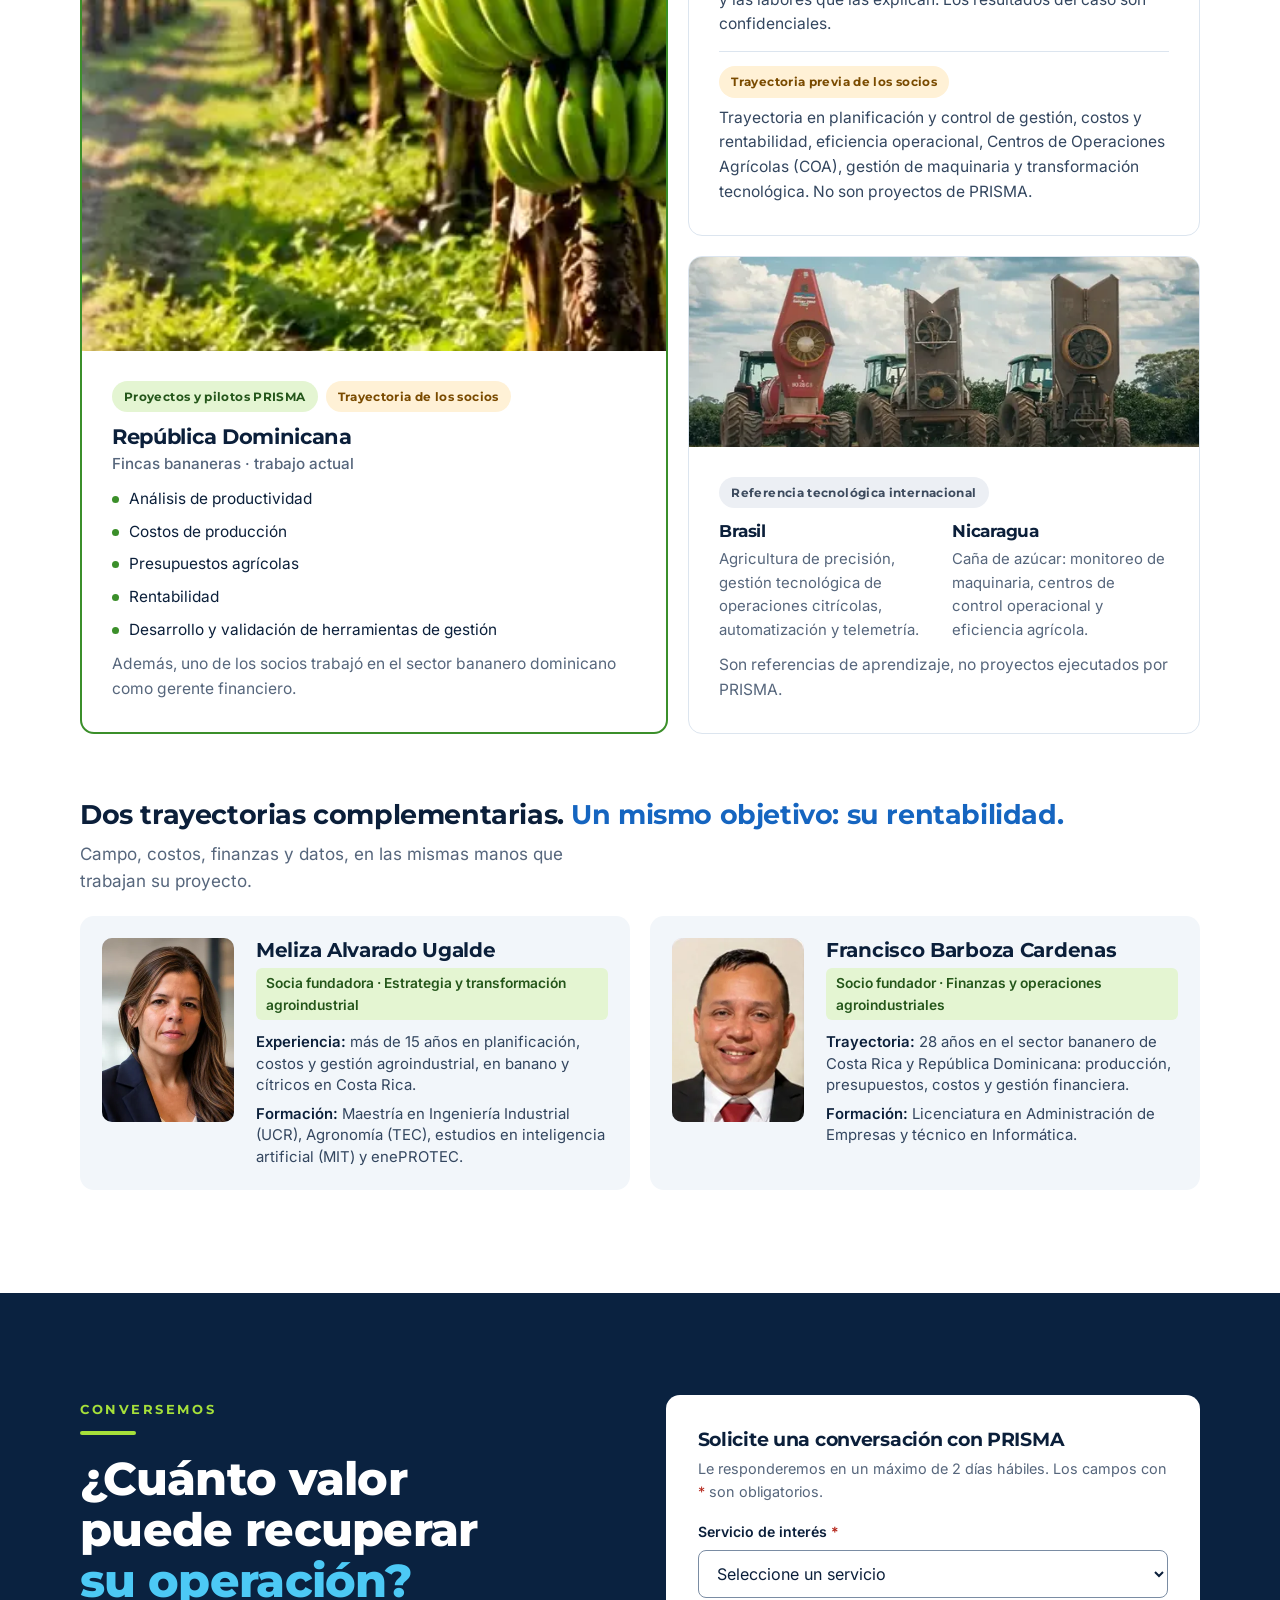
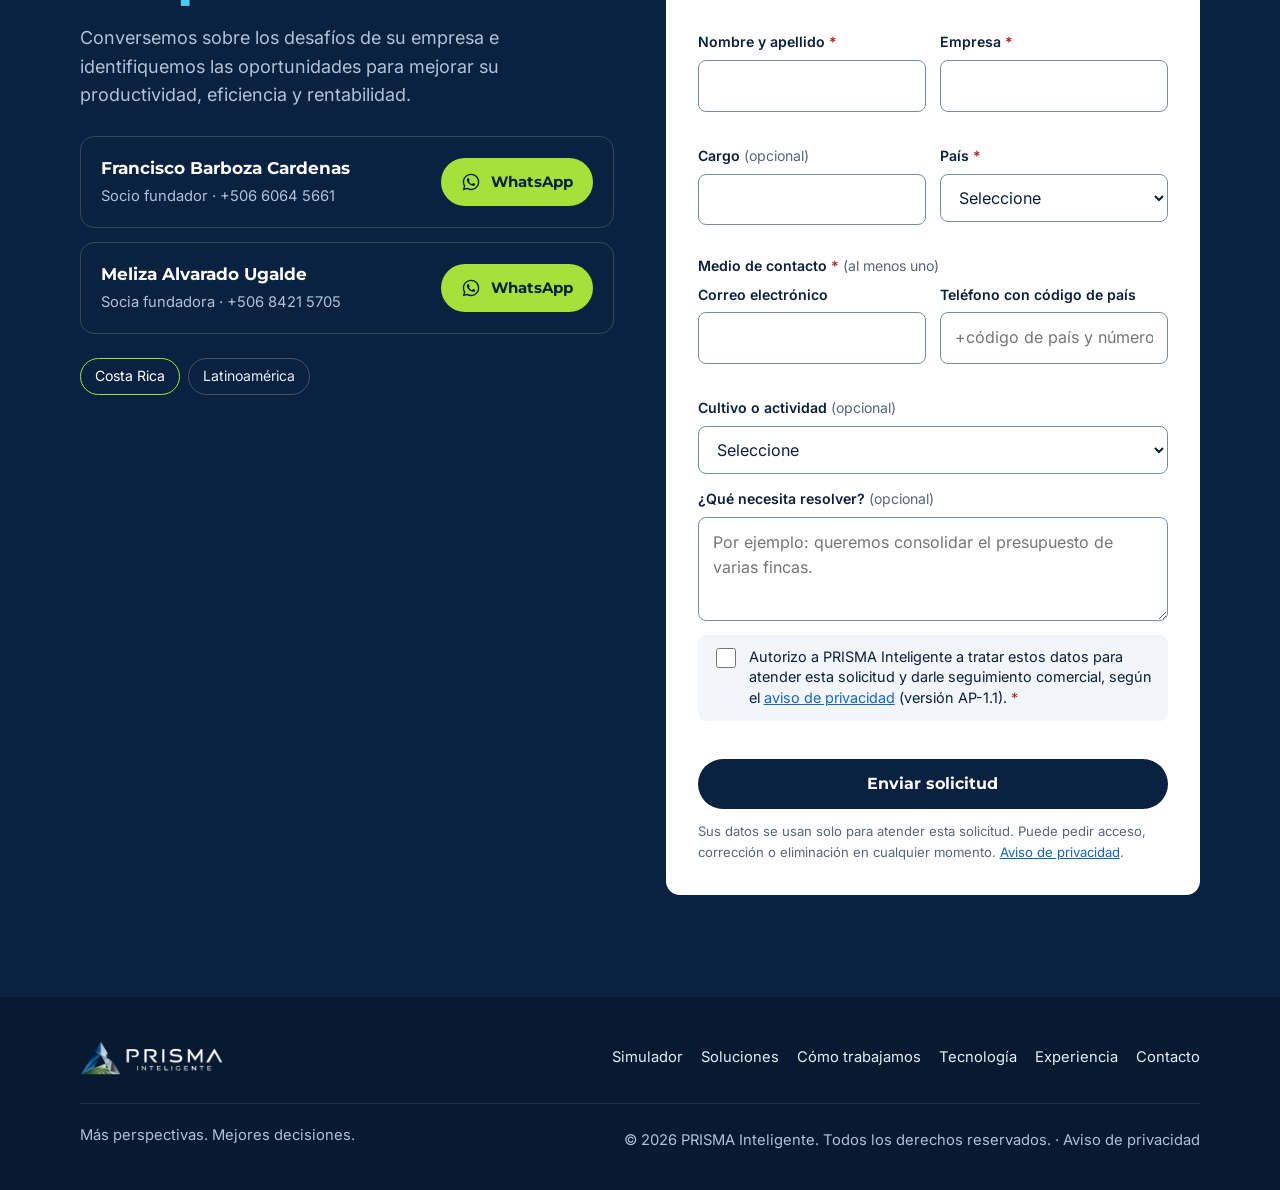
==== commit 37b7dcf1: "Aviso de privacidad AP-1.1: Francisco Barboza Cardenas como responsable - Responsable: Francisco Bar" ====
--- a/index.html
+++ b/index.html
@@ -1045,7 +1045,7 @@
       <input type="hidden" name="form-name" value="solicitud-comercial">
       <input type="hidden" name="referencia" id="f-ref">
       <input type="hidden" name="origen" id="f-origen" value="formulario-contacto">
-      <input type="hidden" name="version_aviso" value="AP-1.0">
+      <input type="hidden" name="version_aviso" value="AP-1.1">
       <input type="hidden" name="fecha_consentimiento" id="f-fecha-cons">
       <input type="hidden" name="consentimiento_cifras" id="f-cons-cifras" value="No">
       <input type="hidden" name="cifras_simulador" id="f-cifras-txt">
@@ -1081,7 +1081,7 @@
         <div class="field full"><label for="f-cultivo">Cultivo o actividad <span class="opt">(opcional)</span></label>
           <select id="f-cultivo" name="cultivo"><option value="">Seleccione</option><option>Banano</option><option>Plátano</option><option>Arroz</option><option>Piña</option><option>Cítricos</option><option>Caña de azúcar</option><option>Palma</option><option>Tubérculos</option><option>Otros cultivos</option><option>Otras actividades agroindustriales</option></select></div>
         <div class="field full"><label for="f-necesidad">¿Qué necesita resolver? <span class="opt">(opcional)</span></label><textarea id="f-necesidad" name="necesidad" maxlength="1000" placeholder="Por ejemplo: queremos consolidar el presupuesto de varias fincas."></textarea></div>
-        <label class="consent full" for="f-consent"><input type="checkbox" id="f-consent" name="consentimiento_datos" value="Sí" aria-describedby="e-consent"> <span>Autorizo a PRISMA Inteligente a tratar estos datos para atender esta solicitud y darle seguimiento comercial, según el <a href="privacidad.html" target="_blank" rel="noopener">aviso de privacidad</a> (versión AP-1.0). <span class="req" aria-hidden="true">*</span></span></label>
+        <label class="consent full" for="f-consent"><input type="checkbox" id="f-consent" name="consentimiento_datos" value="Sí" aria-describedby="e-consent"> <span>Autorizo a PRISMA Inteligente a tratar estos datos para atender esta solicitud y darle seguimiento comercial, según el <a href="privacidad.html" target="_blank" rel="noopener">aviso de privacidad</a> (versión AP-1.1). <span class="req" aria-hidden="true">*</span></span></label>
         <span class="err full" id="e-consent" aria-live="polite"></span>
         <div class="consent sim full" id="f-cifras-wrap" hidden><label for="f-cifras"><input type="checkbox" id="f-cifras"> <span><b>Opcional:</b> autorizo registrar y compartir con PRISMA las cifras que ingresé en el simulador (cultivo, volumen, costo y escenarios). Sin esta autorización, las cifras no se envían ni se guardan.</span></label></div>
       </div>
